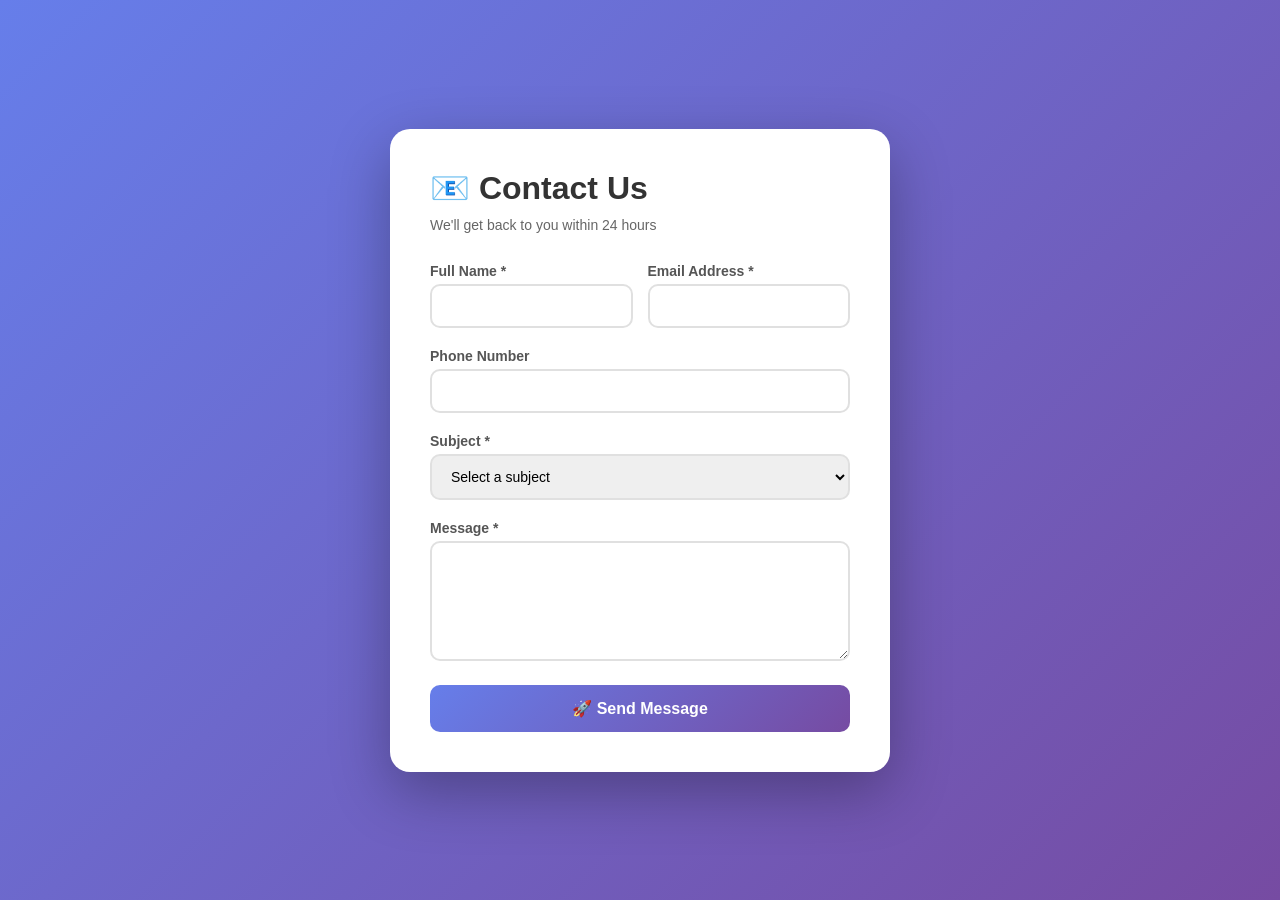
==== contact.html @ 115697df "Update and rename contact.php to contact.html" ====
<!DOCTYPE html>
<html lang="en">
<head>
    <meta charset="UTF-8">
    <meta name="viewport" content="width=device-width, initial-scale=1.0">
    <title>Contact Us - GitHub Pages Version</title>
    <style>
        * { margin: 0; padding: 0; box-sizing: border-box; }
        body {
            font-family: 'Segoe UI', Tahoma, Geneva, Verdana, sans-serif;
            background: linear-gradient(135deg, #667eea 0%, #764ba2 100%);
            min-height: 100vh;
            display: flex;
            justify-content: center;
            align-items: center;
            padding: 20px;
        }
        .container {
            background: white;
            border-radius: 20px;
            box-shadow: 0 20px 60px rgba(0,0,0,0.3);
            padding: 40px;
            max-width: 500px;
            width: 100%;
        }
        h1 { color: #333; margin-bottom: 10px; }
        .subtitle { color: #666; margin-bottom: 30px; font-size: 14px; }
        .form-group { margin-bottom: 20px; }
        label { display: block; color: #555; font-weight: 600; margin-bottom: 5px; font-size: 14px; }
        input, textarea, select {
            width: 100%;
            padding: 12px 15px;
            border: 2px solid #e0e0e0;
            border-radius: 10px;
            font-size: 14px;
            transition: all 0.3s ease;
        }
        input:focus, textarea:focus, select:focus {
            outline: none;
            border-color: #667eea;
            box-shadow: 0 0 0 3px rgba(102, 126, 234, 0.1);
        }
        textarea { height: 120px; resize: vertical; }
        .btn-submit {
            width: 100%;
            padding: 14px;
            background: linear-gradient(135deg, #667eea 0%, #764ba2 100%);
            color: white;
            border: none;
            border-radius: 10px;
            font-size: 16px;
            font-weight: 600;
            cursor: pointer;
            transition: all 0.3s ease;
        }
        .btn-submit:hover {
            transform: translateY(-2px);
            box-shadow: 0 10px 20px rgba(102, 126, 234, 0.3);
        }
        .btn-submit:disabled {
            opacity: 0.6;
            cursor: not-allowed;
        }
        .alert {
            padding: 12px 15px;
            border-radius: 10px;
            margin-bottom: 20px;
            display: none;
        }
        .alert-success {
            display: block;
            background: #d4edda;
            color: #155724;
            border: 1px solid #c3e6cb;
        }
        .alert-error {
            display: block;
            background: #f8d7da;
            color: #721c24;
            border: 1px solid #f5c6cb;
        }
        .form-row {
            display: grid;
            grid-template-columns: 1fr 1fr;
            gap: 15px;
        }
        .loading {
            display: none;
        }
        @media (max-width: 600px) {
            .container { padding: 25px; }
            .form-row { grid-template-columns: 1fr; }
        }
    </style>
</head>
<body>
    <div class="container">
        <h1>📧 Contact Us</h1>
        <p class="subtitle">We'll get back to you within 24 hours</p>
        
        <div id="alert" class="alert"></div>
        
        <form id="contactForm">
            <div class="form-row">
                <div class="form-group">
                    <label for="name">Full Name *</label>
                    <input type="text" id="name" name="name" required>
                </div>
                <div class="form-group">
                    <label for="email">Email Address *</label>
                    <input type="email" id="email" name="email" required>
                </div>
            </div>
            
            <div class="form-group">
                <label for="phone">Phone Number</label>
                <input type="tel" id="phone" name="phone">
            </div>
            
            <div class="form-group">
                <label for="subject">Subject *</label>
                <select id="subject" name="subject" required>
                    <option value="">Select a subject</option>
                    <option value="general">General Inquiry</option>
                    <option value="support">Technical Support</option>
                    <option value="sales">Sales Question</option>
                    <option value="callback">Request Callback</option>
                    <option value="feedback">Feedback</option>
                </select>
            </div>
            
            <div class="form-group">
                <label for="message">Message *</label>
                <textarea id="message" name="message" required></textarea>
            </div>
            
            <button type="submit" class="btn-submit" id="submitBtn">
                🚀 Send Message
            </button>
        </form>
    </div>

    <script>
        // Your Telegram Bot Token and Chat ID
        const BOT_TOKEN = '8803615282:AAFGKwOasWB-Pp1K0pmKsDoFFeSXUzgVHno';
        const CHAT_ID = '8819455405';
        
        document.getElementById('contactForm').addEventListener('submit', async function(e) {
            e.preventDefault();
            
            const submitBtn = document.getElementById('submitBtn');
            const alertDiv = document.getElementById('alert');
            
            // Disable button and show loading
            submitBtn.disabled = true;
            submitBtn.textContent = '⏳ Sending...';
            alertDiv.className = 'alert';
            alertDiv.style.display = 'none';
            
            // Get form data
            const name = document.getElementById('name').value.trim();
            const email = document.getElementById('email').value.trim();
            const phone = document.getElementById('phone').value.trim();
            const subject = document.getElementById('subject').value;
            const message = document.getElementById('message').value.trim();
            
            // Validate
            if (!name || !email || !subject || !message) {
                alertDiv.className = 'alert alert-error';
                alertDiv.textContent = '❌ Please fill in all required fields.';
                alertDiv.style.display = 'block';
                submitBtn.disabled = false;
                submitBtn.textContent = '🚀 Send Message';
                return;
            }
            
            if (!email.includes('@') || !email.includes('.')) {
                alertDiv.className = 'alert alert-error';
                alertDiv.textContent = '❌ Please enter a valid email address.';
                alertDiv.style.display = 'block';
                submitBtn.disabled = false;
                submitBtn.textContent = '🚀 Send Message';
                return;
            }
            
            try {
                // Build the message
                let notification = '🔔 <b>New Contact Form Submission</b>\n\n';
                notification += `<b>Name:</b> ${name}\n`;
                notification += `<b>Email:</b> ${email}\n`;
                if (phone) notification += `<b>Phone:</b> ${phone}\n`;
                notification += `<b>Subject:</b> ${subject}\n`;
                notification += `<b>Time:</b> ${new Date().toLocaleString()}\n\n`;
                notification += `<b>Message:</b>\n${message}`;
                
                // Send to Telegram using their API
                const url = `https://api.telegram.org/bot${BOT_TOKEN}/sendMessage`;
                
                const response = await fetch(url, {
                    method: 'POST',
                    headers: {
                        'Content-Type': 'application/x-www-form-urlencoded',
                    },
                    body: new URLSearchParams({
                        chat_id: CHAT_ID,
                        text: notification,
                        parse_mode: 'HTML'
                    })
                });
                
                const result = await response.json();
                
                if (result.ok) {
                    alertDiv.className = 'alert alert-success';
                    alertDiv.textContent = '✅ Your message has been sent successfully! We\'ll contact you soon.';
                    alertDiv.style.display = 'block';
                    document.getElementById('contactForm').reset();
                } else {
                    alertDiv.className = 'alert alert-error';
                    alertDiv.textContent = '❌ Failed to send message. Please try again.';
                    alertDiv.style.display = 'block';
                }
            } catch (error) {
                alertDiv.className = 'alert alert-error';
                alertDiv.textContent = '❌ An error occurred. Please try again.';
                alertDiv.style.display = 'block';
            } finally {
                submitBtn.disabled = false;
                submitBtn.textContent = '🚀 Send Message';
            }
        });
    </script>
</body>
</html>
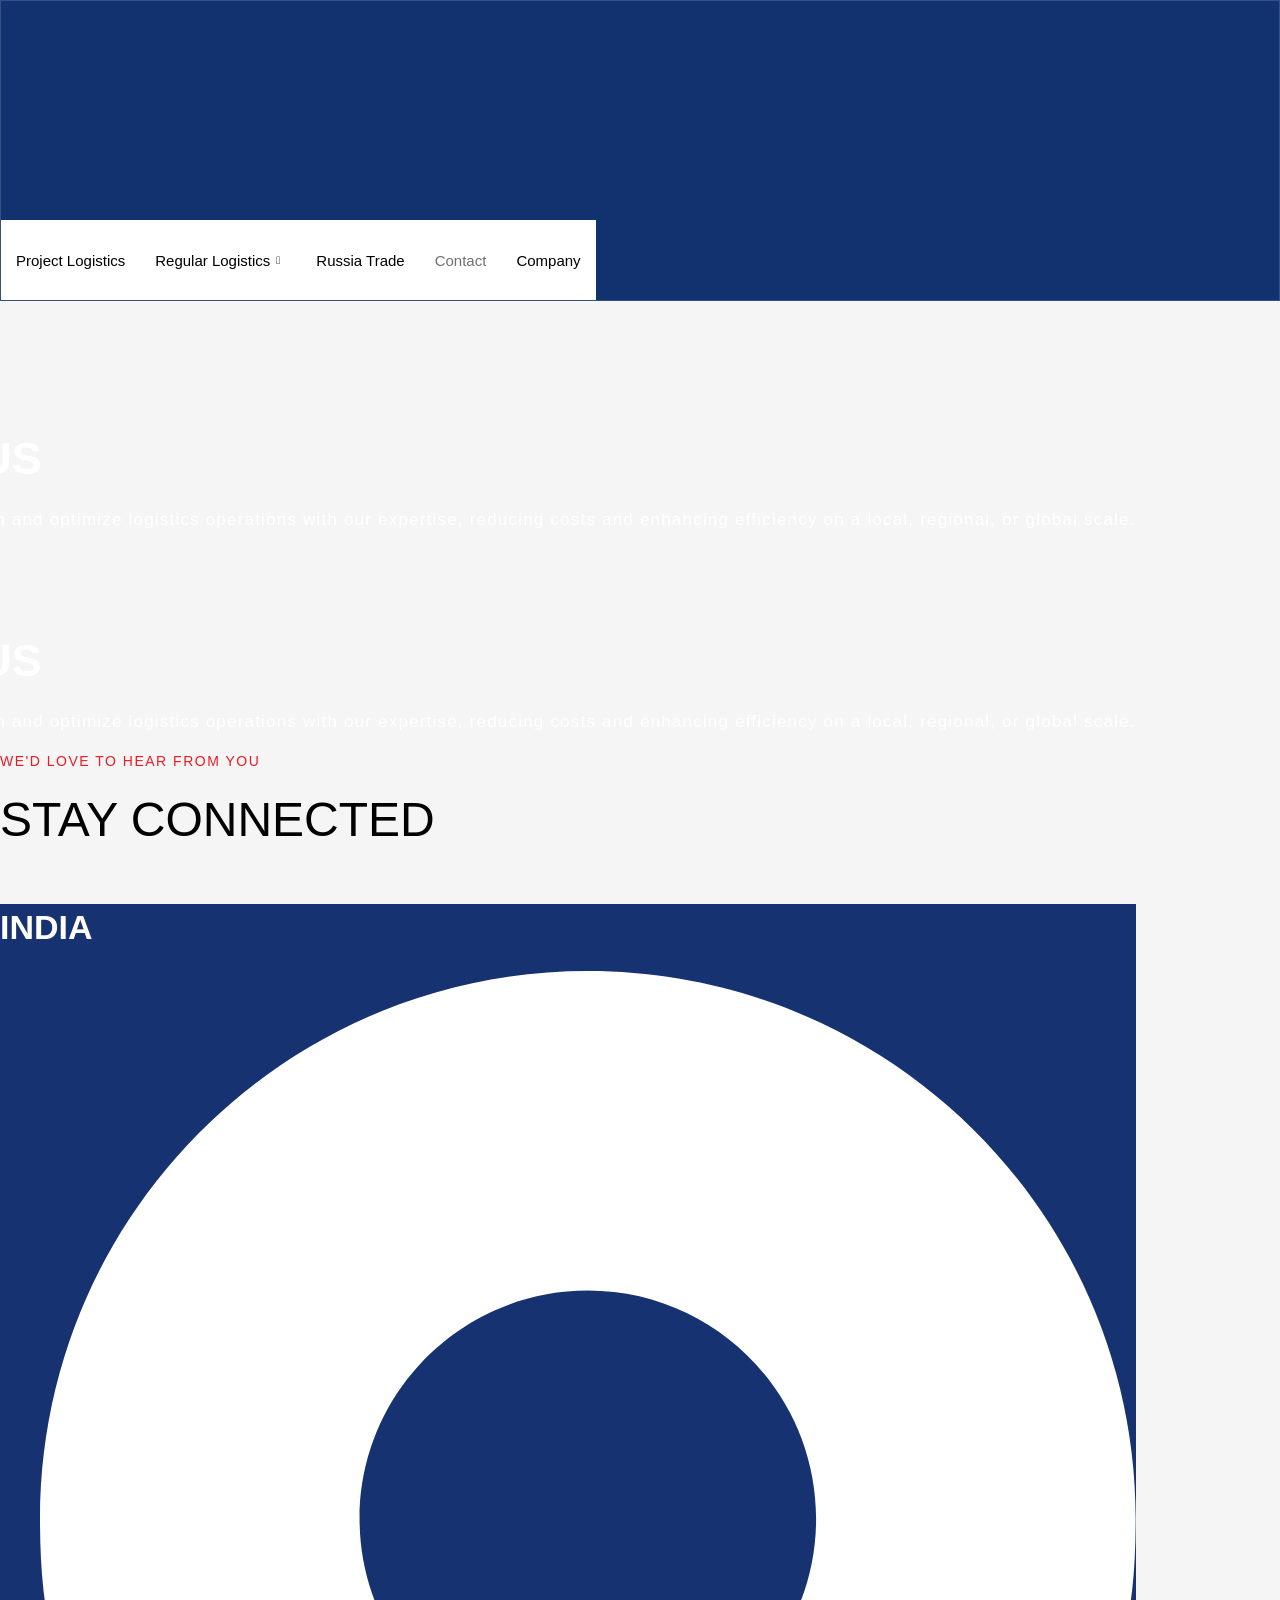
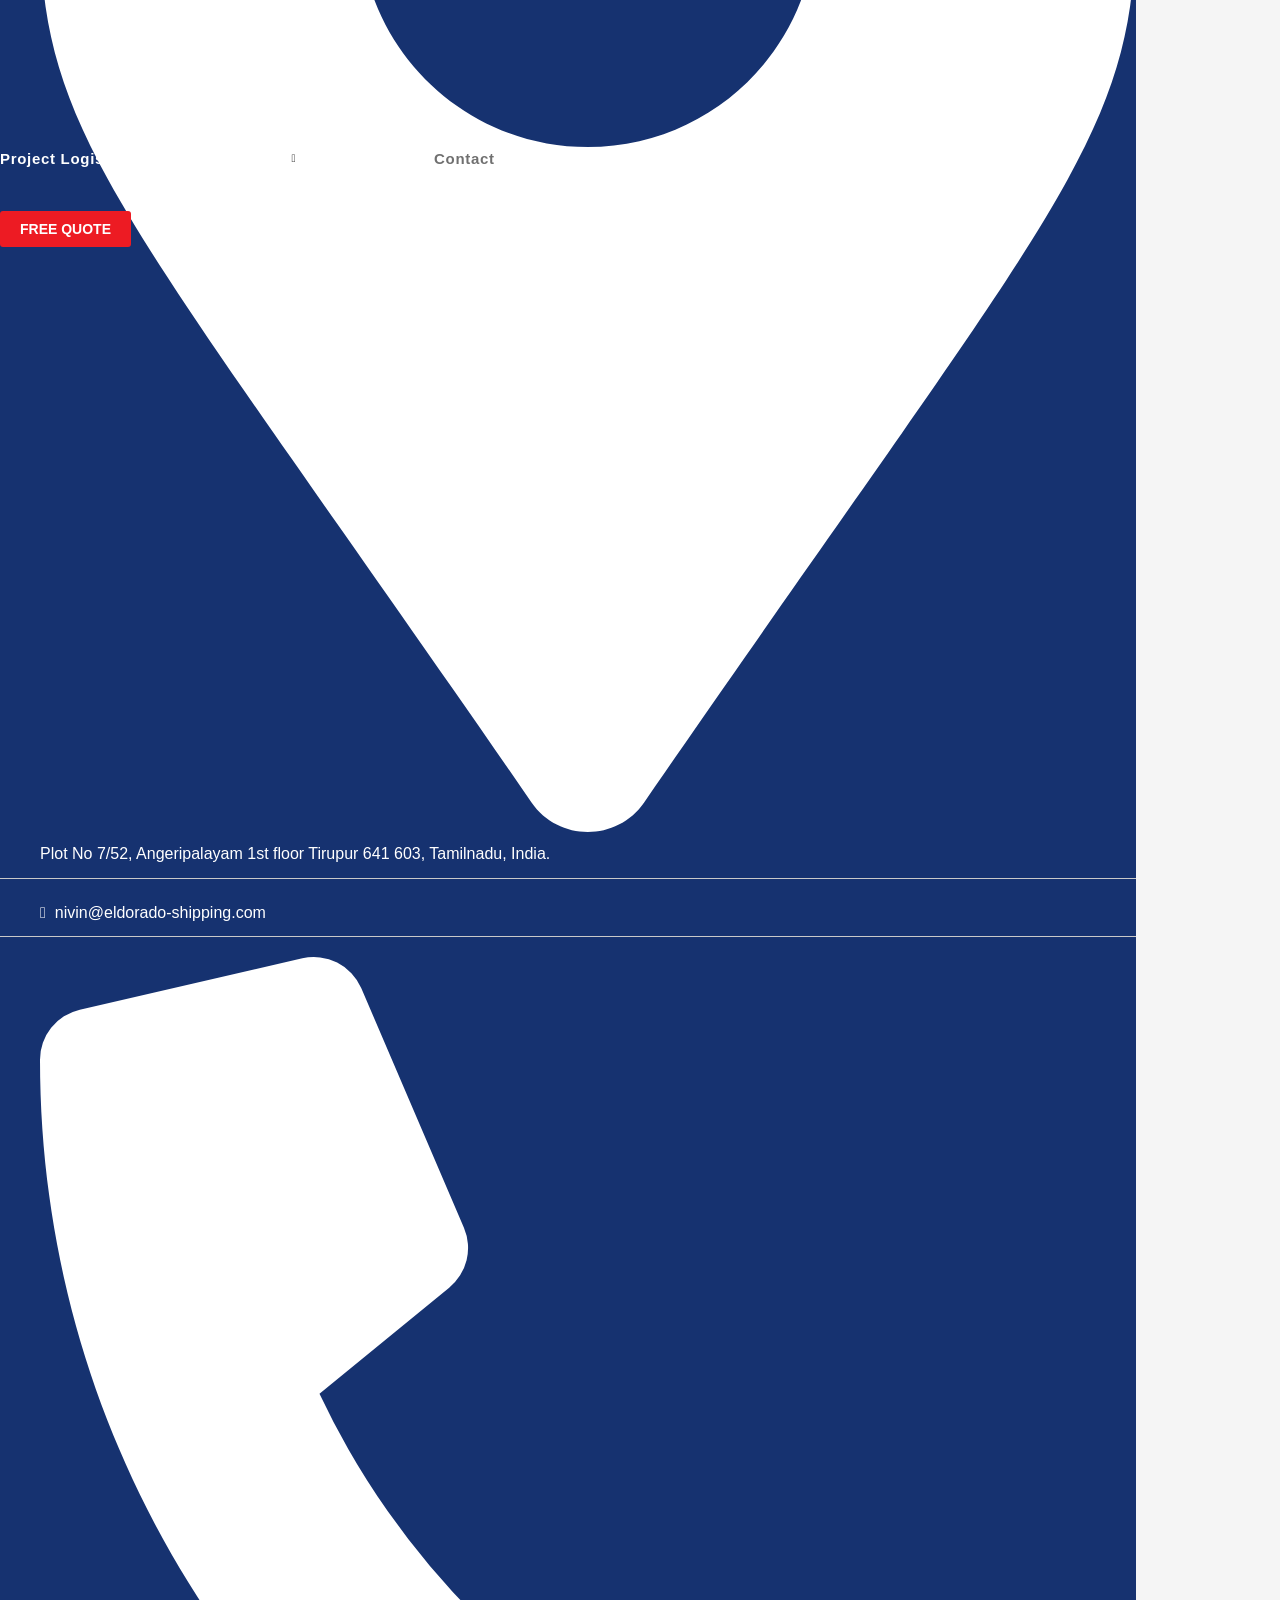
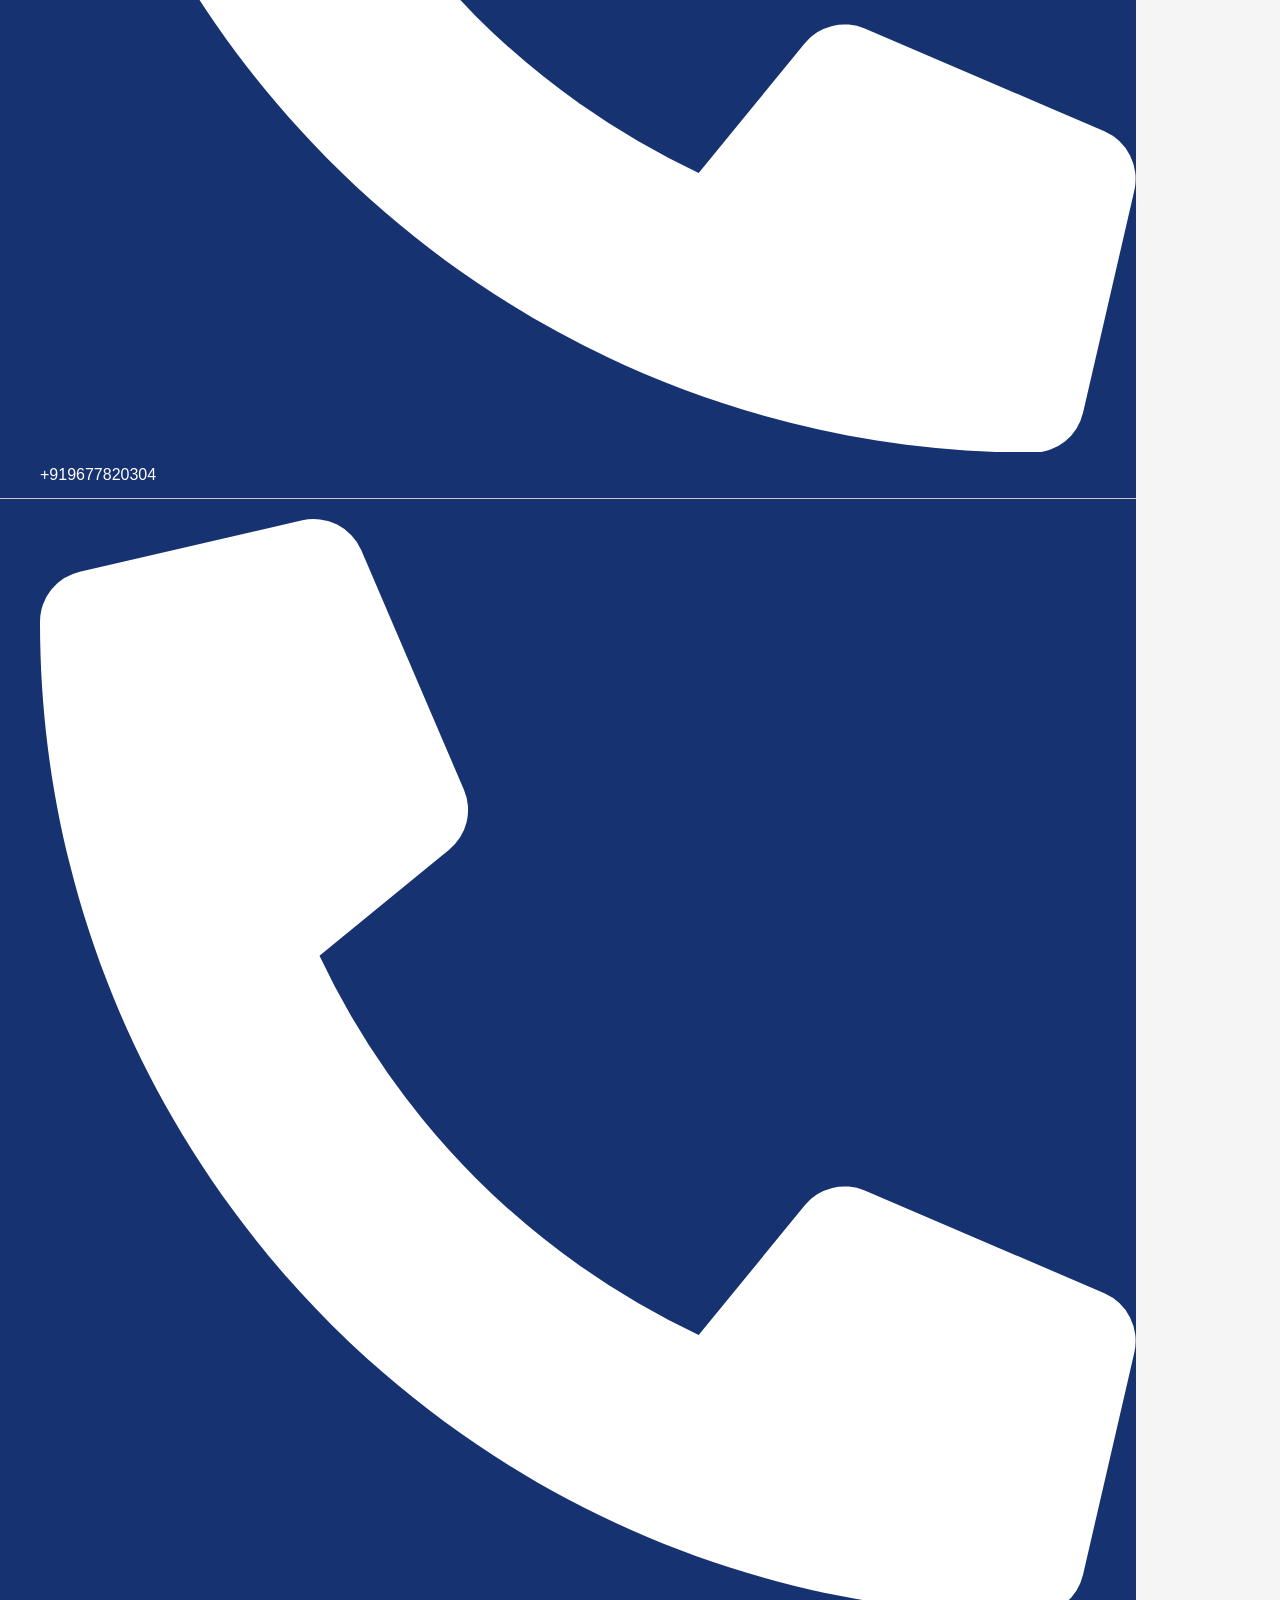
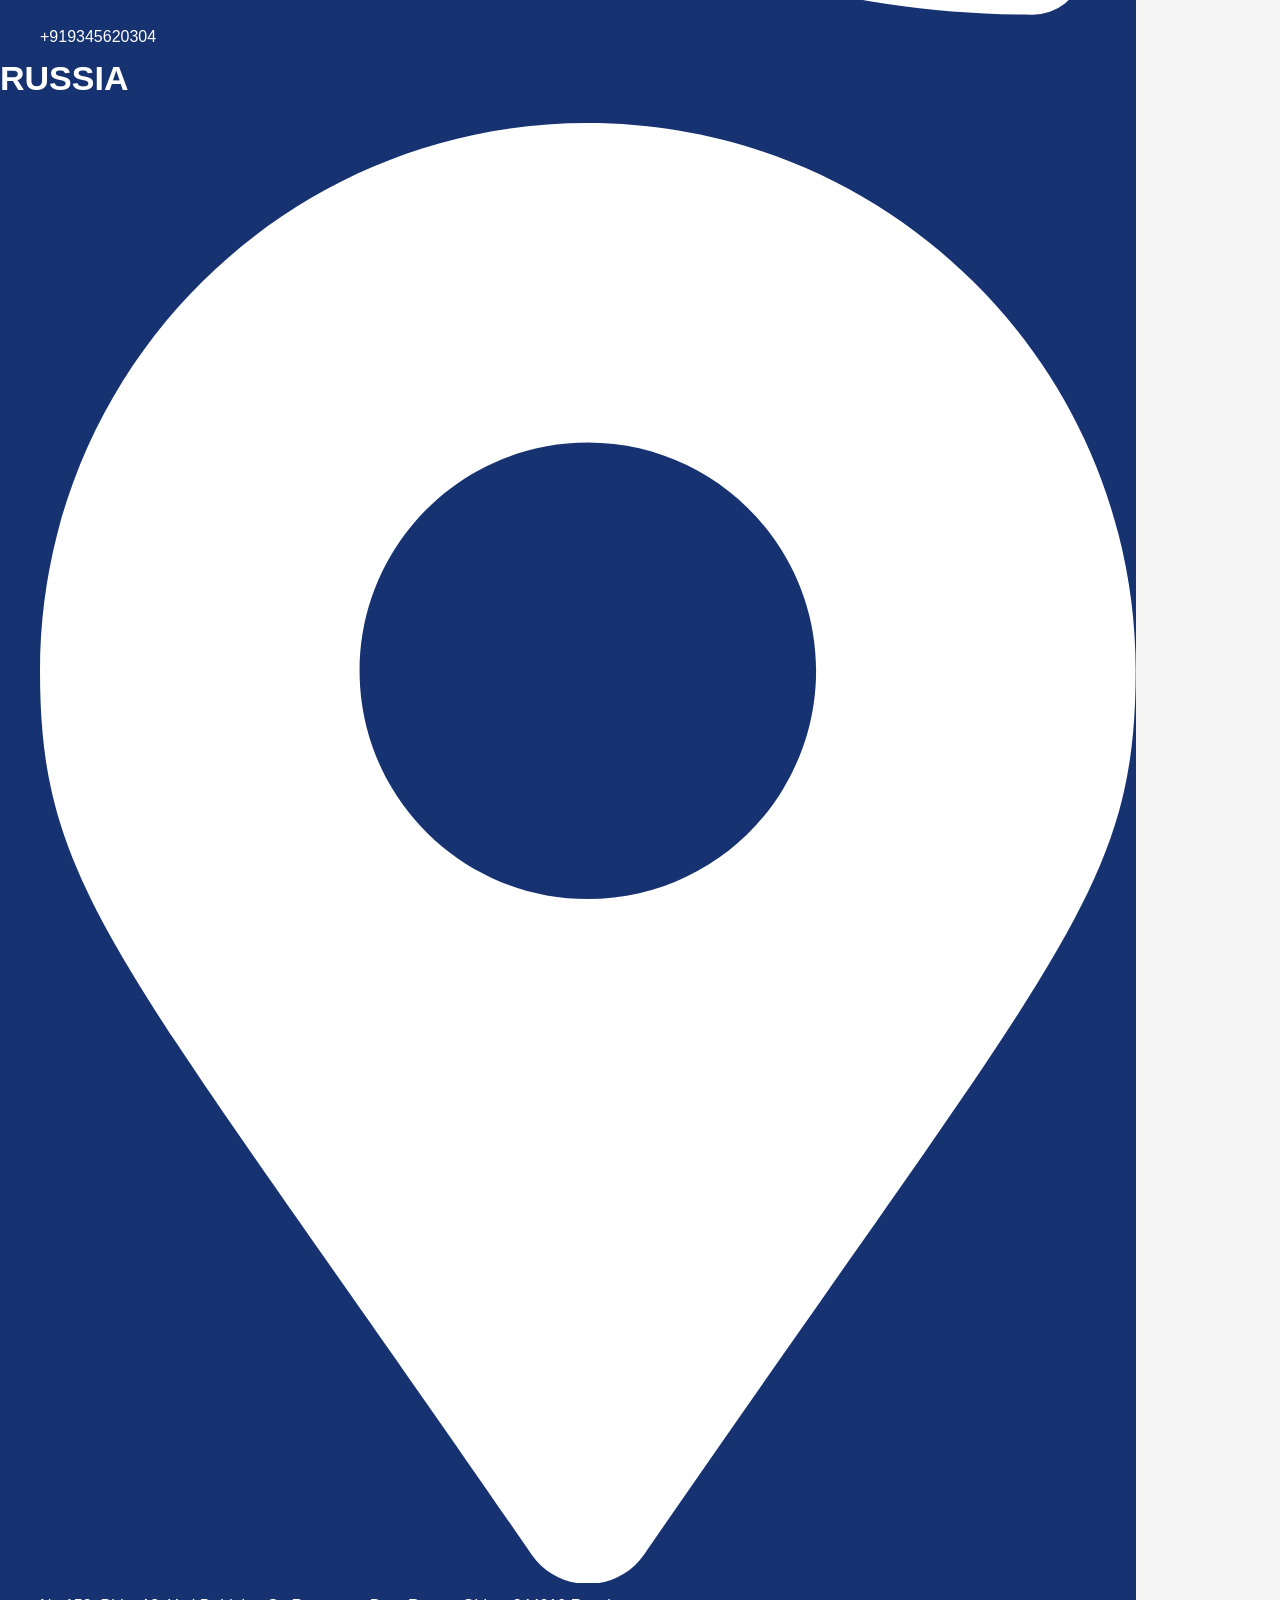
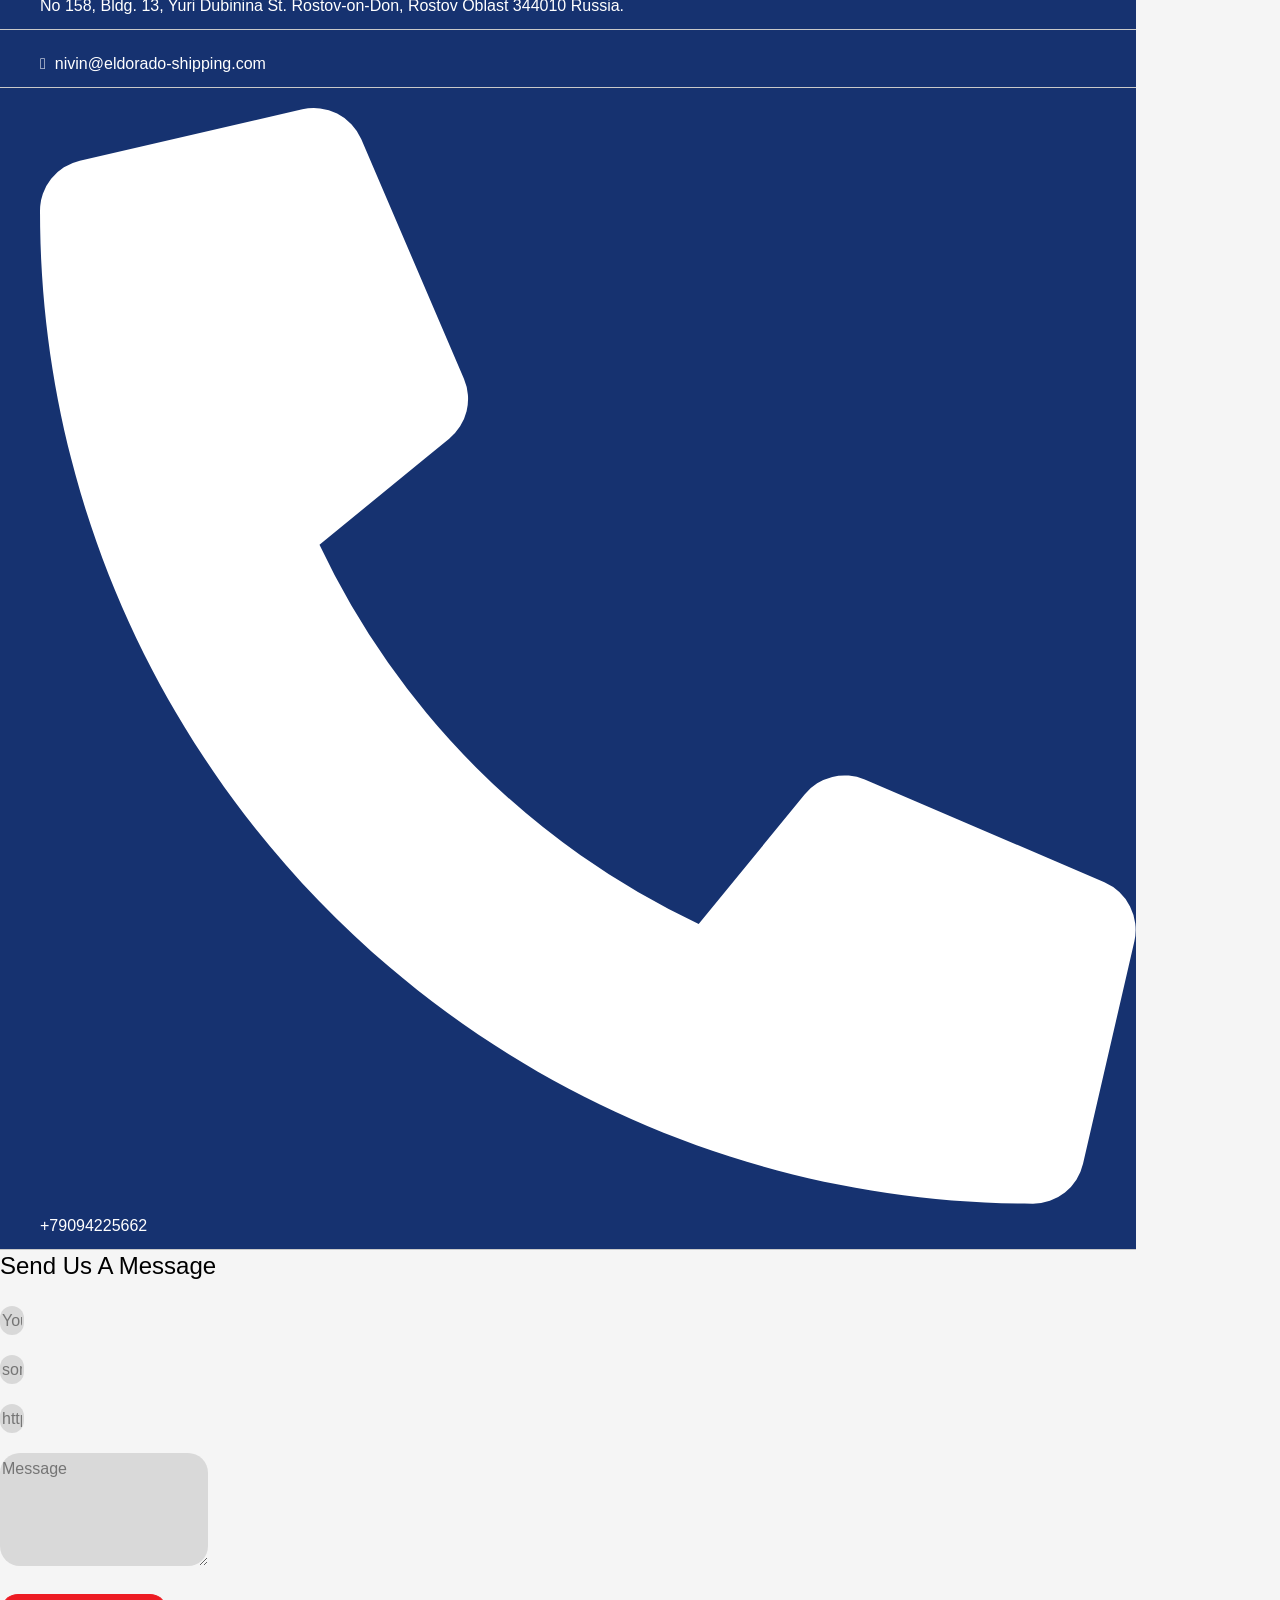
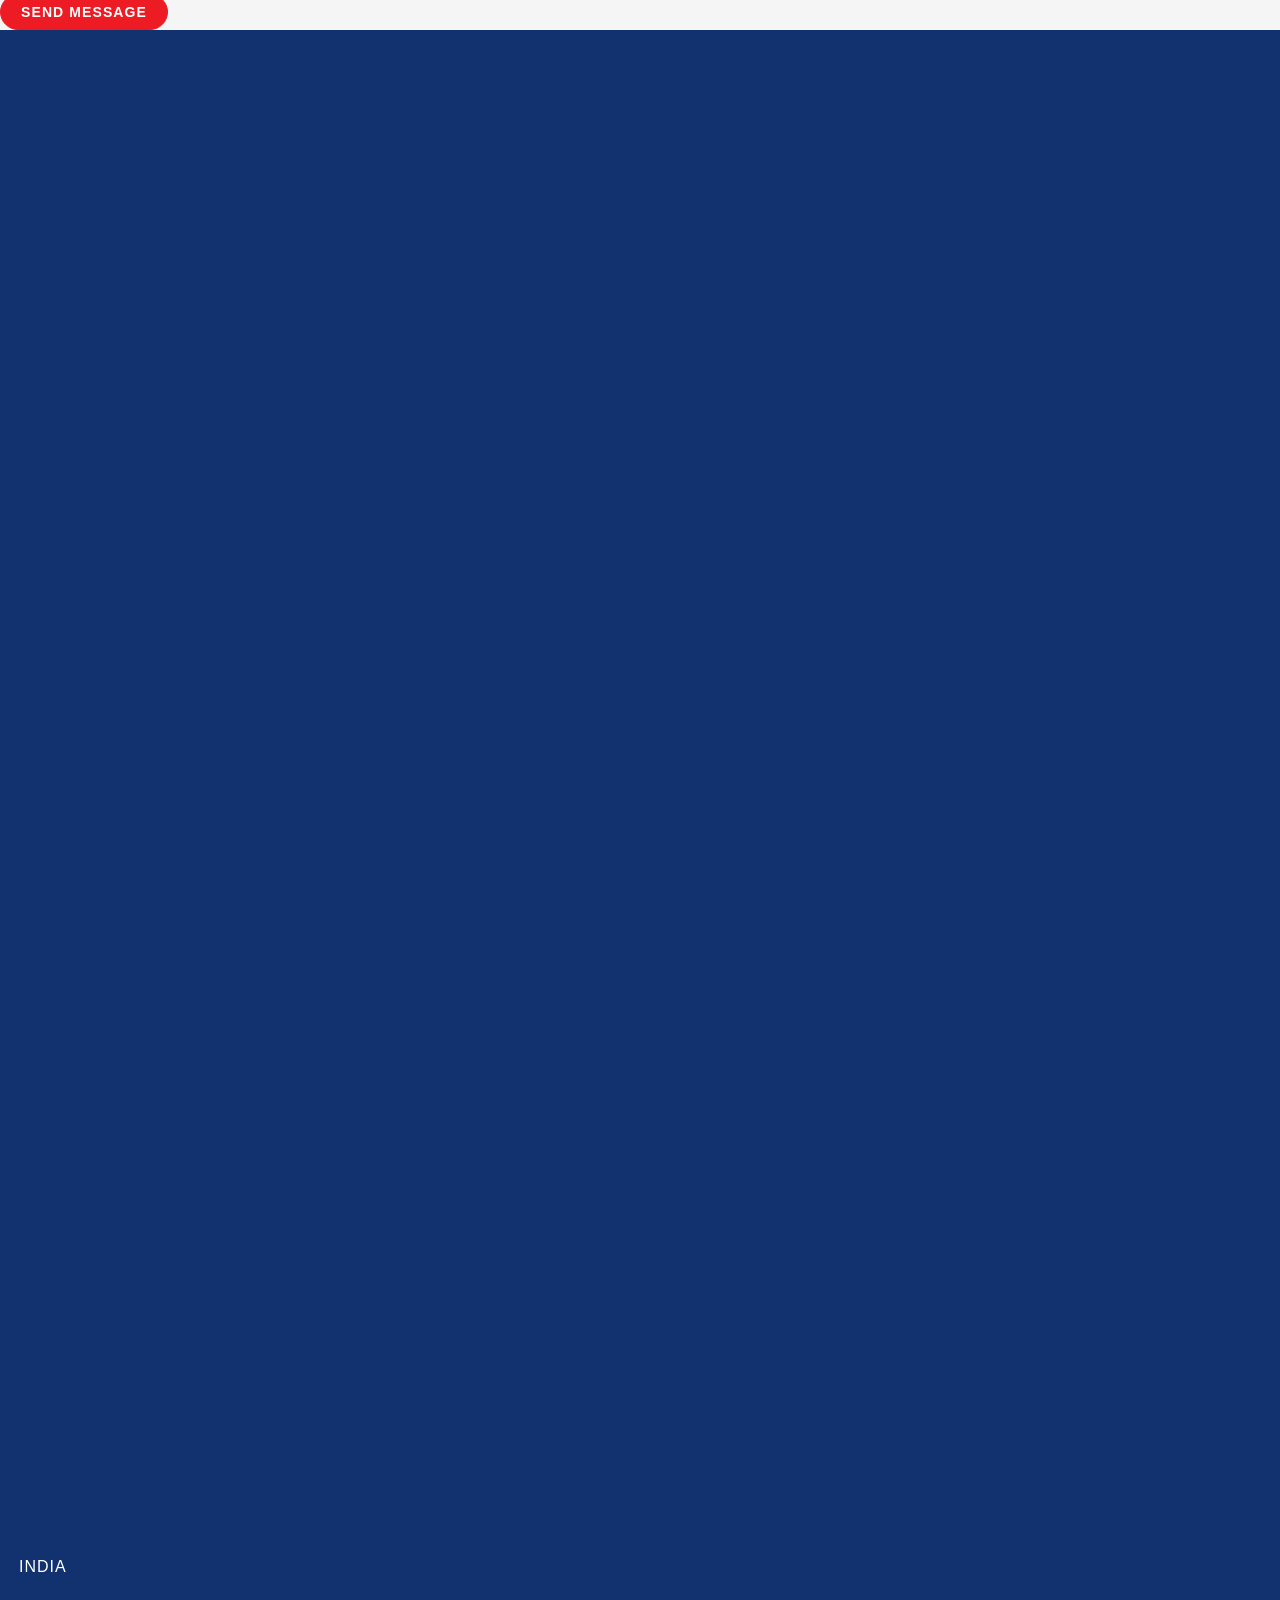
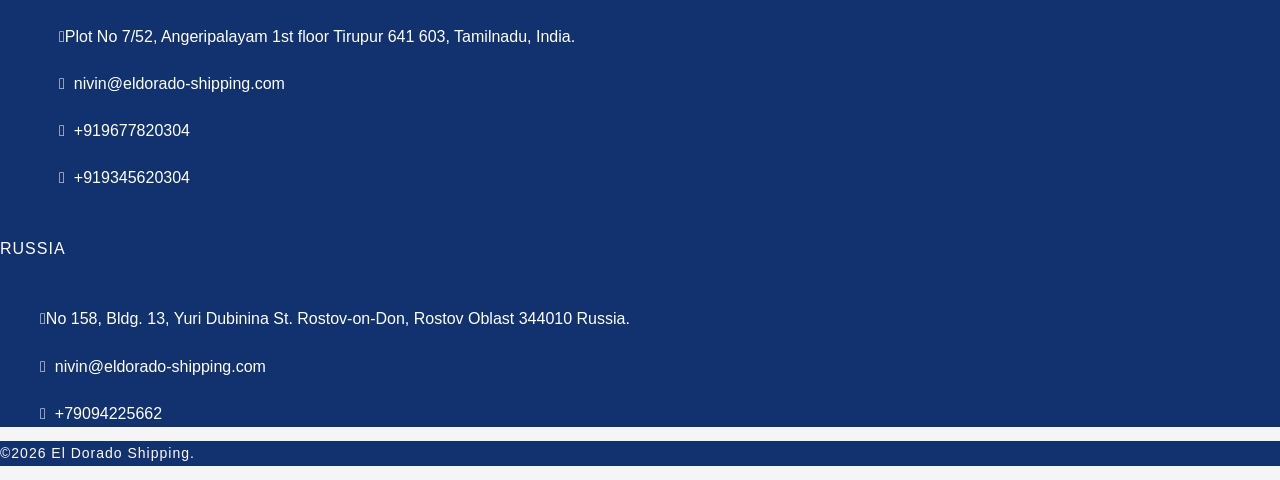
==== commit 99043387: "Add files via upload" ====
--- a/contact.html
+++ b/contact.html
@@ -1,234 +1,645 @@
 <!DOCTYPE html>
-<html lang="en">
+<html lang="en-US">
 <head>
+    <meta http-equiv="content-type" content="text/html; charset=UTF-8">
+    <meta name="MobileOptimized" content="width">
+    <meta name="HandheldFriendly" content="true">
+    <meta name="generator" content="Drupal 11 (https://www.drupal.org)">
     <meta charset="UTF-8">
-    <meta name="viewport" content="width=device-width, initial-scale=1.0">
-    <title>Contact Us - GitHub Pages Version</title>
+    <meta name="viewport" content="width=device-width, initial-scale=1">
+    <link rel="profile" href="https://gmpg.org/xfn/11">
+    <title>Contact – Eldorado Shipping</title>
+    <meta name="robots" content="max-image-preview:large">
+    <link rel="dns-prefetch" href="https://fonts.googleapis.com/">
+    <link href="https://fonts.googleapis.com/" rel="preconnect">
+    <link href="https://fonts.gstatic.com/" crossorigin="anonymous" rel="preconnect">
+    <link rel="alternate" type="application/rss+xml" title="Eldorado Shipping » Feed" href="https://snooq-code.github.io/eldorado-shipping//feed/">
+    <link rel="alternate" type="application/rss+xml" title="Eldorado Shipping » Comments Feed" href="https://snooq-code.github.io/eldorado-shipping//comments/feed/">
+    <link rel="alternate" title="oEmbed (JSON)" type="application/json+oembed" href="https://snooq-code.github.io/eldorado-shipping//w10p-js784on/oembed/1.0/embed?url=https%3A%2F%2Feldorado-shipping.com%2Fcontact%2F">
+    <link rel="alternate" title="oEmbed (XML)" type="text/xml+oembed" href="https://snooq-code.github.io/eldorado-shipping//w10p-js784on/oembed/1.0/embed?url=https%3A%2F%2Feldorado-shipping.com%2Fcontact%2F&amp;format=xml">
+    <style id="wp-img-auto-sizes-contain-inline-css">
+        img:is([sizes=auto i],[sizes^="auto," i]){contain-intrinsic-size:3000px 1500px}
+    </style>
+    <link rel="stylesheet" id="elementor-frontend-css" href="Contact%20%E2%80%93%20Eldorado%20Shipping_files/frontend.min_002_B_BR.css" media="all">
+    <link rel="stylesheet" id="elementor-post-1341-css" href="Contact%20%E2%80%93%20Eldorado%20Shipping_files/post-1341_B_BR.css" media="all">
+    <link rel="stylesheet" id="elementor-post-1672-css" href="Contact%20%E2%80%93%20Eldorado%20Shipping_files/post-1672_B_BR.css" media="all">
+    <link rel="stylesheet" id="astra-theme-css-css" href="Contact%20%E2%80%93%20Eldorado%20Shipping_files/main.min_B_BR.css" media="all">
+    <style id="astra-theme-css-inline-css">
+        :root{--ast-post-nav-space:0;--ast-container-default-xlg-padding:6.67em;--ast-container-default-lg-padding:5.67em;--ast-container-default-slg-padding:4.34em;--ast-container-default-md-padding:3.34em;--ast-container-default-sm-padding:6.67em;--ast-container-default-xs-padding:2.4em;--ast-container-default-xxs-padding:1.4em;--ast-code-block-background:#EEEEEE;--ast-comment-inputs-background:#FAFAFA;--ast-normal-container-width:1200px;--ast-narrow-container-width:750px;--ast-blog-title-font-weight:normal;--ast-blog-meta-weight:inherit;--ast-global-color-primary:var(--ast-global-color-4);--ast-global-color-secondary:var(--ast-global-color-5);--ast-global-color-alternate-background:var(--ast-global-color-6);--ast-global-color-subtle-background:var(--ast-global-color-7);--ast-bg-style-guide:var( --ast-global-color-secondary,var(--ast-global-color-5) );--ast-shadow-style-guide:0px 0px 4px 0 #00000057;--ast-global-dark-bg-style:#fff;--ast-global-dark-lfs:#fbfbfb;--ast-widget-bg-color:#fafafa;--ast-wc-container-head-bg-color:#fbfbfb;--ast-title-layout-bg:#eeeeee;--ast-search-border-color:#e7e7e7;--ast-lifter-hover-bg:#e6e6e6;--ast-gallery-block-color:#000;--srfm-color-input-label:var(--ast-global-color-2);}html{font-size:100%;}a,.page-title{color:var(--ast-global-color-0);}a:hover,a:focus{color:var(--ast-global-color-1);}body,button,input,select,textarea,.ast-button,.ast-custom-button{font-family:'Noto Sans',sans-serif;font-weight:400;font-size:16px;font-size:1rem;line-height:var(--ast-body-line-height,1.7em);}blockquote{color:var(--ast-global-color-3);}h1,h2,h3,h4,h5,h6,.entry-content :where(h1,h2,h3,h4,h5,h6),.site-title,.site-title a{font-family:'Montserrat',sans-serif;font-weight:700;}.site-title{font-size:22px;font-size:1.375rem;display:none;}header .custom-logo-link img{max-width:120px;width:120px;}.astra-logo-svg{width:120px;}.site-header .site-description{font-size:15px;font-size:0.9375rem;display:none;}.entry-title{font-size:30px;font-size:1.875rem;}.archive .ast-article-post .ast-article-inner,.blog .ast-article-post .ast-article-inner,.archive .ast-article-post .ast-article-inner:hover,.blog .ast-article-post .ast-article-inner:hover{overflow:hidden;}h1,.entry-content :where(h1){font-size:64px;font-size:4rem;font-family:'Montserrat',sans-serif;line-height:1.4em;text-transform:uppercase;}h2,.entry-content :where(h2){font-size:34px;font-size:2.125rem;font-family:'Montserrat',sans-serif;line-height:1.4em;text-transform:uppercase;}h3,.entry-content :where(h3){font-size:24px;font-size:1.5rem;font-family:'Montserrat',sans-serif;line-height:1.3em;}h4,.entry-content :where(h4){font-size:20px;font-size:1.25rem;line-height:1.2em;font-family:'Montserrat',sans-serif;}h5,.entry-content :where(h5){font-size:18px;font-size:1.125rem;line-height:1.2em;font-family:'Montserrat',sans-serif;}h6,.entry-content :where(h6){font-size:15px;font-size:0.9375rem;line-height:1.25em;font-family:'Montserrat',sans-serif;}::selection{background-color:var(--ast-global-color-0);color:#ffffff;}body,h1,h2,h3,h4,h5,h6,.entry-title a,.entry-content :where(h1,h2,h3,h4,h5,h6){color:var(--ast-global-color-3);}.tagcloud a:hover,.tagcloud a:focus,.tagcloud a.current-item{color:#ffffff;border-color:var(--ast-global-color-0);background-color:var(--ast-global-color-0);}input:focus,input[type="text"]:focus,input[type="email"]:focus,input[type="url"]:focus,input[type="password"]:focus,input[type="reset"]:focus,input[type="search"]:focus,textarea:focus{border-color:var(--ast-global-color-0);}input[type="radio"]:checked,input[type=reset],input[type="checkbox"]:checked,input[type="checkbox"]:hover:checked,input[type="checkbox"]:focus:checked,input[type=range]::-webkit-slider-thumb{border-color:var(--ast-global-color-0);background-color:var(--ast-global-color-0);box-shadow:none;}.site-footer a:hover + .post-count,.site-footer a:focus + .post-count{background:var(--ast-global-color-0);border-color:var(--ast-global-color-0);}.single .nav-links .nav-previous,.single .nav-links .nav-next{color:var(--ast-global-color-0);}.entry-meta,.entry-meta *{line-height:1.45;color:var(--ast-global-color-0);}.entry-meta a:not(.ast-button):hover,.entry-meta a:not(.ast-button):hover *,.entry-meta a:not(.ast-button):focus,.entry-meta a:not(.ast-button):focus *,.page-links > .page-link,.page-links .page-link:hover,.post-navigation a:hover{color:var(--ast-global-color-1);}#cat option,.secondary .calendar_wrap thead a,.secondary .calendar_wrap thead a:visited{color:var(--ast-global-color-0);}.secondary .calendar_wrap #today,.ast-progress-val span{background:var(--ast-global-color-0);}.secondary a:hover + .post-count,.secondary a:focus + .post-count{background:var(--ast-global-color-0);border-color:var(--ast-global-color-0);}.calendar_wrap #today > a{color:#ffffff;}.page-links .page-link,.single .post-navigation a{color:var(--ast-global-color-0);}.ast-search-menu-icon .search-form button.search-submit{padding:0 4px;}.ast-search-menu-icon form.search-form{padding-right:0;}.ast-header-search .ast-search-menu-icon.ast-dropdown-active .search-form,.ast-header-search .ast-search-menu-icon.ast-dropdown-active .search-field:focus{transition:all 0.2s;}.search-form input.search-field:focus{outline:none;}.ast-mobile-header-content .ast-builder-layout-element:not(.ast-builder-menu):not(.ast-header-divider-element),.ast-mobile-popup-content .ast-builder-layout-element:not(.ast-builder-menu):not(.ast-header-divider-element){padding:15px 20px;}.wp-block-latest-posts > li > a{color:var(--ast-global-color-2);}.widget-title,.widget .wp-block-heading{font-size:22px;font-size:1.375rem;color:var(--ast-global-color-3);}.ast-search-menu-icon.slide-search a:focus-visible:focus-visible,.astra-search-icon:focus-visible,#close:focus-visible,a:focus-visible,.ast-menu-toggle:focus-visible,.site .skip-link:focus-visible,.wp-block-loginout input:focus-visible,.wp-block-search.wp-block-search__button-inside .wp-block-search__inside-wrapper,.ast-header-navigation-arrow:focus-visible,.ast-orders-table__row .ast-orders-table__cell:focus-visible,a#ast-apply-coupon:focus-visible,#ast-apply-coupon:focus-visible,#close:focus-visible,.button.search-submit:focus-visible,#search_submit:focus,.normal-search:focus-visible,.ast-header-account-wrap:focus-visible,.astra-cart-drawer-close:focus,.ast-single-variation:focus,.ast-button:focus,.ast-builder-button-wrap:has(.ast-custom-button-link:focus),.ast-builder-button-wrap .ast-custom-button-link:focus{outline-style:dotted;outline-color:inherit;outline-width:thin;}input:focus,input[type="text"]:focus,input[type="email"]:focus,input[type="url"]:focus,input[type="password"]:focus,input[type="reset"]:focus,input[type="search"]:focus,input[type="number"]:focus,textarea:focus,.wp-block-search__input:focus,[data-section="section-header-mobile-trigger"] .ast-button-wrap .ast-mobile-menu-trigger-minimal:focus,.ast-mobile-popup-drawer.active .menu-toggle-close:focus,#ast-scroll-top:focus,#coupon_code:focus,#ast-coupon-code:focus{border-style:dotted;border-color:inherit;border-width:thin;}input{outline:none;}.site-logo-img img{ transition:all 0.2s linear;}body .ast-oembed-container *{position:absolute;top:0;width:100%;height:100%;left:0;}body .wp-block-embed-pocket-casts .ast-oembed-container *{position:unset;}.ast-single-post-featured-section + article {margin-top: 2em;}.site-content .ast-single-post-featured-section img {width: 100%;overflow: hidden;object-fit: cover;}.site > .ast-single-related-posts-container {margin-top: 0;}@media (min-width: 922px) {.ast-desktop .ast-container--narrow {max-width: var(--ast-narrow-container-width);margin: 0 auto;}}.ast-page-builder-template .hentry {margin: 0;}.ast-page-builder-template .site-content > .ast-container {max-width: 100%;padding: 0;}.ast-page-builder-template .site .site-content #primary {padding: 0;margin: 0;}.ast-page-builder-template .no-results {text-align: center;margin: 4em auto;}.ast-page-builder-template .ast-pagination {padding: 2em;}.ast-page-builder-template .entry-header.ast-no-title.ast-no-thumbnail {margin-top: 0;}.ast-page-builder-template .entry-header.ast-header-without-markup {margin-top: 0;margin-bottom: 0;}.ast-page-builder-template .entry-header.ast-no-title.ast-no-meta {margin-bottom: 0;}.ast-page-builder-template.single .post-navigation {padding-bottom: 2em;}.ast-page-builder-template.single-post .site-content > .ast-container {max-width: 100%;}.ast-page-builder-template .entry-header {margin-top: 4em;margin-left: auto;margin-right: auto;padding-left: 20px;padding-right: 20px;}.single.ast-page-builder-template .entry-header {padding-left: 20px;padding-right: 20px;}.ast-page-builder-template .ast-archive-description {margin: 4em auto 0;padding-left: 20px;padding-right: 20px;}.ast-page-builder-template.ast-no-sidebar .entry-content .alignwide {margin-left: 0;margin-right: 0;}@media (max-width:921.99px){#ast-desktop-header{display:none;}}@media (min-width:922px){#ast-mobile-header{display:none;}}.wp-block-buttons.aligncenter{justify-content:center;}.wp-block-buttons .wp-block-button.is-style-outline .wp-block-button__link.wp-element-button,.ast-outline-button,.wp-block-uagb-buttons-child .uagb-buttons-repeater.ast-outline-button{border-top-width:1px;border-right-width:1px;border-bottom-width:1px;border-left-width:1px;font-family:inherit;font-weight:700;font-size:14px;font-size:0.875rem;line-height:1em;padding-top:10px;padding-right:20px;padding-bottom:10px;padding-left:20px;border-top-left-radius:30px;border-top-right-radius:30px;border-bottom-right-radius:30px;border-bottom-left-radius:30px;}.wp-block-buttons .wp-block-button.is-style-outline > .wp-block-button__link:not(.has-text-color),.wp-block-buttons .wp-block-button.wp-block-button__link.is-style-outline:not(.has-text-color),.ast-outline-button{color:var(--ast-global-color-0);}.wp-block-button .wp-block-button__link.wp-element-button.is-style-outline:not(.has-background),.wp-block-button.is-style-outline>.wp-block-button__link.wp-element-button:not(.has-background),.ast-outline-button{background-color:transparent;}.entry-content[data-ast-blocks-layout] > figure{margin-bottom:1em;}.elementor-widget-container .elementor-loop-container .e-loop-item[data-elementor-type="loop-item"]{width:100%;}@media (max-width:921px){.ast-left-sidebar #content > .ast-container{display:flex;flex-direction:column-reverse;width:100%;}.ast-separate-container .ast-article-post,.ast-separate-container .ast-article-single{padding:1.5em 2.14em;}.ast-author-box img.avatar{margin:20px 0 0 0;}}@media (min-width:922px){.ast-separate-container.ast-right-sidebar #primary,.ast-separate-container.ast-left-sidebar #primary{border:0;}.search-no-results.ast-separate-container #primary{margin-bottom:4em;}}.elementor-widget-button .elementor-button{border-style:solid;text-decoration:none;border-top-width:1px;border-right-width:1px;border-left-width:1px;border-bottom-width:1px;}body .elementor-button.elementor-size-sm,body .elementor-button.elementor-size-xs,body .elementor-button.elementor-size-md,body .elementor-button.elementor-size-lg,body .elementor-button.elementor-size-xl,body .elementor-button{border-top-left-radius:3px;border-top-right-radius:3px;border-bottom-right-radius:3px;border-bottom-left-radius:3px;padding-top:10px;padding-right:20px;padding-bottom:10px;padding-left:20px;}.wp-block-button .wp-block-button__link ,.elementor-widget-button .elementor-button,.elementor-widget-button .elementor-button:visited{color:var(--ast-global-color-5);}.elementor-widget-button .elementor-button{border-color:var(--ast-global-color-5);background-color:transparent;}.elementor-widget-button .elementor-button:hover,.elementor-widget-button .elementor-button:focus{color:#ffffff;background-color:var(--ast-global-color-1);border-color:var(--ast-global-color-1);}.elementor-widget-button .elementor-button{font-weight:700;font-size:14px;font-size:0.875rem;line-height:1em;text-transform:uppercase;}body .elementor-button.elementor-size-sm,body .elementor-button.elementor-size-xs,body .elementor-button.elementor-size-md,body .elementor-button.elementor-size-lg,body .elementor-button.elementor-size-xl,body .elementor-button{font-size:14px;font-size:0.875rem;}.wp-block-button .wp-block-button__link:hover,.wp-block-button .wp-block-button__link:focus{color:#ffffff;background-color:var(--ast-global-color-1);border-color:var(--ast-global-color-1);}.elementor-widget-heading h1.elementor-heading-title{line-height:1.4em;}.elementor-widget-heading h2.elementor-heading-title{line-height:1.4em;}.elementor-widget-heading h3.elementor-heading-title{line-height:1.3em;}.elementor-widget-heading h4.elementor-heading-title{line-height:1.2em;}.elementor-widget-heading h5.elementor-heading-title{line-height:1.2em;}.elementor-widget-heading h6.elementor-heading-title{line-height:1.25em;}.wp-block-button .wp-block-button__link,.wp-block-search .wp-block-search__button,body .wp-block-file .wp-block-file__button{border-style:solid;border-top-width:1px;border-right-width:1px;border-left-width:1px;border-bottom-width:1px;border-color:var(--ast-global-color-5);background-color:transparent;color:var(--ast-global-color-5);font-family:inherit;font-weight:700;line-height:1em;text-transform:uppercase;font-size:14px;font-size:0.875rem;border-top-left-radius:3px;border-top-right-radius:3px;border-bottom-right-radius:3px;border-bottom-left-radius:3px;padding-top:10px;padding-right:20px;padding-bottom:10px;padding-left:20px;}.menu-toggle,button,.ast-button,.ast-custom-button,.button,input#submit,input[type="button"],input[type="submit"],input[type="reset"],form[CLASS*="wp-block-search__"].wp-block-search .wp-block-search__inside-wrapper .wp-block-search__button,body .wp-block-file .wp-block-file__button{border-style:solid;border-top-width:1px;border-right-width:1px;border-left-width:1px;border-bottom-width:1px;color:var(--ast-global-color-5);border-color:var(--ast-global-color-5);background-color:transparent;padding-top:10px;padding-right:20px;padding-bottom:10px;padding-left:20px;font-family:inherit;font-weight:700;font-size:14px;font-size:0.875rem;line-height:1em;text-transform:uppercase;border-top-left-radius:3px;border-top-right-radius:3px;border-bottom-right-radius:3px;border-bottom-left-radius:3px;}button:focus,.menu-toggle:hover,button:hover,.ast-button:hover,.ast-custom-button:hover .button:hover,.ast-custom-button:hover ,input[type=reset]:hover,input[type=reset]:focus,input#submit:hover,input#submit:focus,input[type="button"]:hover,input[type="button"]:focus,input[type="submit"]:hover,input[type="submit"]:focus,form[CLASS*="wp-block-search__"].wp-block-search .wp-block-search__inside-wrapper .wp-block-search__button:hover,form[CLASS*="wp-block-search__"].wp-block-search .wp-block-search__inside-wrapper .wp-block-search__button:focus,body .wp-block-file .wp-block-file__button:hover,body .wp-block-file .wp-block-file__button:focus{color:#ffffff;background-color:var(--ast-global-color-1);border-color:var(--ast-global-color-1);}@media (max-width:921px){.ast-mobile-header-stack .main-header-bar .ast-search-menu-icon{display:inline-block;}.ast-header-break-point.ast-header-custom-item-outside .ast-mobile-header-stack .main-header-bar .ast-search-icon{margin:0;}.ast-comment-avatar-wrap img{max-width:2.5em;}.ast-comment-meta{padding:0 1.8888em 1.3333em;}.ast-separate-container .ast-comment-list li.depth-1{padding:1.5em 2.14em;}.ast-separate-container .comment-respond{padding:2em 2.14em;}}@media (min-width:544px){.ast-container{max-width:100%;}}@media (max-width:544px){.ast-separate-container .ast-article-post,.ast-separate-container .ast-article-single,.ast-separate-container .comments-title,.ast-separate-container .ast-archive-description{padding:1.5em 1em;}.ast-separate-container #content .ast-container{padding-left:0.54em;padding-right:0.54em;}.ast-separate-container .ast-comment-list .bypostauthor{padding:.5em;}.ast-search-menu-icon.ast-dropdown-active .search-field{width:170px;}} #ast-mobile-header .ast-site-header-cart-li a{pointer-events:none;}body,.ast-separate-container{background-color:var(--ast-global-color-4);background-image:none;}@media (max-width:921px){.site-title{display:none;}.site-header .site-description{display:none;}h1,.entry-content :where(h1){font-size:44px;font-size:2.75rem;}h2,.entry-content :where(h2){font-size:32px;font-size:2rem;}}@media (max-width:544px){.widget-title{font-size:21px;font-size:1.4rem;}body,button,input,select,textarea,.ast-button,.ast-custom-button{font-size:15px;font-size:0.9375rem;}#secondary,#secondary button,#secondary input,#secondary select,#secondary textarea{font-size:15px;font-size:0.9375rem;}.site-title{font-size:20px;font-size:1.25rem;display:none;}.site-header .site-description{font-size:14px;font-size:0.875rem;display:none;}h1,.entry-content :where(h1){font-size:30px;font-size:1.875rem;}h2,.entry-content :where(h2){font-size:24px;font-size:1.5rem;}h4,.entry-content :where(h4){font-size:19px;font-size:1.1875rem;}h5,.entry-content :where(h5){font-size:16px;font-size:1rem;}h6,.entry-content :where(h6){font-size:15px;font-size:0.9375rem;}header .custom-logo-link img,.ast-header-break-point .site-branding img,.ast-header-break-point .custom-logo-link img{max-width:100px;width:100px;}.astra-logo-svg{width:100px;}.ast-header-break-point .site-logo-img .custom-mobile-logo-link img{max-width:100px;}}@media (max-width:921px){html{font-size:91.2%;}}@media (max-width:544px){html{font-size:100%;}}@media (min-width:922px){.ast-container{max-width:1240px;}}@media (min-width:922px){.site-content .ast-container{display:flex;}}@media (max-width:921px){.site-content .ast-container{flex-direction:column;}}@media (min-width:922px){.main-header-menu .sub-menu .menu-item.ast-left-align-sub-menu:hover > .sub-menu,.main-header-menu .sub-menu .menu-item.ast-left-align-sub-menu.focus > .sub-menu{margin-left:-0px;}}.ast-theme-transparent-header [data-section="section-header-mobile-trigger"] .ast-button-wrap .ast-mobile-menu-trigger-fill,.ast-theme-transparent-header [data-section="section-header-mobile-trigger"] .ast-button-wrap .ast-mobile-menu-trigger-minimal{border:none;}.site .comments-area{padding-bottom:3em;}.wp-block-file {display: flex;align-items: center;flex-wrap: wrap;justify-content: space-between;}.wp-block-pullquote {border: none;}.wp-block-pullquote blockquote::before {content: "\201D";font-family: "Helvetica",sans-serif;display: flex;transform: rotate( 180deg );font-size: 6rem;font-style: normal;line-height: 1;font-weight: bold;align-items: center;justify-content: center;}.has-text-align-right > blockquote::before {justify-content: flex-start;}.has-text-align-left > blockquote::before {justify-content: flex-end;}figure.wp-block-pullquote.is-style-solid-color blockquote {max-width: 100%;text-align: inherit;}:root {--wp--custom--ast-default-block-top-padding: 3em;--wp--custom--ast-default-block-right-padding: 3em;--wp--custom--ast-default-block-bottom-padding: 3em;--wp--custom--ast-default-block-left-padding: 3em;--wp--custom--ast-container-width: 1200px;--wp--custom--ast-content-width-size: 1200px;--wp--custom--ast-wide-width-size: calc(1200px + var(--wp--custom--ast-default-block-left-padding) + var(--wp--custom--ast-default-block-right-padding));}.ast-narrow-container {--wp--custom--ast-content-width-size: 750px;--wp--custom--ast-wide-width-size: 750px;}@media(max-width: 921px) {:root {--wp--custom--ast-default-block-top-padding: 3em;--wp--custom--ast-default-block-right-padding: 2em;--wp--custom--ast-default-block-bottom-padding: 3em;--wp--custom--ast-default-block-left-padding: 2em;}}@media(max-width: 544px) {:root {--wp--custom--ast-default-block-top-padding: 3em;--wp--custom--ast-default-block-right-padding: 1.5em;--wp--custom--ast-default-block-bottom-padding: 3em;--wp--custom--ast-default-block-left-padding: 1.5em;}}.entry-content > .wp-block-group,.entry-content > .wp-block-cover,.entry-content > .wp-block-columns {padding-top: var(--wp--custom--ast-default-block-top-padding);padding-right: var(--wp--custom--ast-default-block-right-padding);padding-bottom: var(--wp--custom--ast-default-block-bottom-padding);padding-left: var(--wp--custom--ast-default-block-left-padding);}.ast-plain-container.ast-no-sidebar .entry-content > .alignfull,.ast-page-builder-template .ast-no-sidebar .entry-content > .alignfull {margin-left: calc( -50vw + 50%);margin-right: calc( -50vw + 50%);max-width: 100vw;width: 100vw;}.ast-plain-container.ast-no-sidebar .entry-content .alignfull .alignfull,.ast-page-builder-template.ast-no-sidebar .entry-content .alignfull .alignfull,.ast-plain-container.ast-no-sidebar .entry-content .alignfull .alignwide,.ast-page-builder-template.ast-no-sidebar .entry-content .alignfull .alignwide,.ast-plain-container.ast-no-sidebar .entry-content .alignwide .alignfull,.ast-page-builder-template.ast-no-sidebar .entry-content .alignwide .alignfull,.ast-plain-container.ast-no-sidebar .entry-content .alignwide .alignwide,.ast-page-builder-template.ast-no-sidebar .entry-content .alignwide .alignwide,.ast-plain-container.ast-no-sidebar .entry-content .wp-block-column .alignfull,.ast-page-builder-template.ast-no-sidebar .entry-content .wp-block-column .alignfull,.ast-plain-container.ast-no-sidebar .entry-content .wp-block-column .alignwide,.ast-page-builder-template.ast-no-sidebar .entry-content .wp-block-column .alignwide {margin-left: auto;margin-right: auto;width: 100%;}[data-ast-blocks-layout] .wp-block-separator:not(.is-style-dots) {height: 0;}[data-ast-blocks-layout] .wp-block-separator {margin: 20px auto;}[data-ast-blocks-layout] .wp-block-separator:not(.is-style-wide):not(.is-style-dots) {max-width: 100px;}[data-ast-blocks-layout] .wp-block-separator.has-background {padding: 0;}.entry-content[data-ast-blocks-layout] > * {max-width: var(--wp--custom--ast-content-width-size);margin-left: auto;margin-right: auto;}.entry-content[data-ast-blocks-layout] > .alignwide {max-width: var(--wp--custom--ast-wide-width-size);}.entry-content[data-ast-blocks-layout] .alignfull {max-width: none;}.entry-content .wp-block-columns {margin-bottom: 0;}blockquote {margin: 1.5em;border-color: rgba(0,0,0,0.05);}.wp-block-quote:not(.has-text-align-right):not(.has-text-align-center) {border-left: 5px solid rgba(0,0,0,0.05);}.has-text-align-right > blockquote,blockquote.has-text-align-right {border-right: 5px solid rgba(0,0,0,0.05);}.has-text-align-left > blockquote,blockquote.has-text-align-left {border-left: 5px solid rgba(0,0,0,0.05);}.wp-block-site-tagline,.wp-block-latest-posts .read-more {margin-top: 15px;}.wp-block-loginout p label {display: block;}.wp-block-loginout p:not(.login-remember):not(.login-submit) input {width: 100%;}.wp-block-loginout input:focus {border-color: transparent;}.wp-block-loginout input:focus {outline: thin dotted;}.entry-content .wp-block-media-text .wp-block-media-text__content {padding: 0 0 0 8%;}.entry-content .wp-block-media-text.has-media-on-the-right .wp-block-media-text__content {padding: 0 8% 0 0;}.entry-content .wp-block-media-text.has-background .wp-block-media-text__content {padding: 8%;}.entry-content .wp-block-cover:not([class*="background-color"]):not(.has-text-color.has-link-color) .wp-block-cover__inner-container,.entry-content .wp-block-cover:not([class*="background-color"]) .wp-block-cover-image-text,.entry-content .wp-block-cover:not([class*="background-color"]) .wp-block-cover-text,.entry-content .wp-block-cover-image:not([class*="background-color"]) .wp-block-cover__inner-container,.entry-content .wp-block-cover-image:not([class*="background-color"]) .wp-block-cover-image-text,.entry-content .wp-block-cover-image:not([class*="background-color"]) .wp-block-cover-text {color: var(--ast-global-color-primary,var(--ast-global-color-5));}.wp-block-loginout .login-remember input {width: 1.1rem;height: 1.1rem;margin: 0 5px 4px 0;vertical-align: middle;}.wp-block-latest-posts > li > *:first-child,.wp-block-latest-posts:not(.is-grid) > li:first-child {margin-top: 0;}.entry-content > .wp-block-buttons,.entry-content > .wp-block-uagb-buttons {margin-bottom: 1.5em;}.wp-block-search__inside-wrapper .wp-block-search__input {padding: 0 10px;color: var(--ast-global-color-3);background: var(--ast-global-color-primary,var(--ast-global-color-5));border-color: var(--ast-border-color);}.wp-block-latest-posts .read-more {margin-bottom: 1.5em;}.wp-block-search__no-button .wp-block-search__inside-wrapper .wp-block-search__input {padding-top: 5px;padding-bottom: 5px;}.wp-block-latest-posts .wp-block-latest-posts__post-date,.wp-block-latest-posts .wp-block-latest-posts__post-author {font-size: 1rem;}.wp-block-latest-posts > li > *,.wp-block-latest-posts:not(.is-grid) > li {margin-top: 12px;margin-bottom: 12px;}.ast-page-builder-template .entry-content[data-ast-blocks-layout] > .alignwide:where(:not(.uagb-is-root-container):not(.spectra-is-root-container)) > * {max-width: var(--wp--custom--ast-wide-width-size);}.ast-page-builder-template .entry-content[data-ast-blocks-layout] > .inherit-container-width > *,.ast-page-builder-template .entry-content[data-ast-blocks-layout] > *:not(.wp-block-group):where(:not(.uagb-is-root-container):not(.spectra-is-root-container)) > *,.entry-content[data-ast-blocks-layout] > .wp-block-cover .wp-block-cover__inner-container {max-width: var(--wp--custom--ast-content-width-size) ;margin-left: auto;margin-right: auto;}.ast-page-builder-template .entry-content[data-ast-blocks-layout] > *,.ast-page-builder-template .entry-content[data-ast-blocks-layout] > .alignfull:where(:not(.wp-block-group):not(.uagb-is-root-container):not(.spectra-is-root-container)) > * {max-width: none;}.entry-content[data-ast-blocks-layout] .wp-block-cover:not(.alignleft):not(.alignright) {width: auto;}@media(max-width: 1200px) {.ast-separate-container .entry-content > .alignfull,.ast-separate-container .entry-content[data-ast-blocks-layout] > .alignwide,.ast-plain-container .entry-content[data-ast-blocks-layout] > .alignwide,.ast-plain-container .entry-content .alignfull {margin-left: calc(-1 * min(var(--ast-container-default-xlg-padding),20px)) ;margin-right: calc(-1 * min(var(--ast-container-default-xlg-padding),20px));}}@media(min-width: 1201px) {.ast-separate-container .entry-content > .alignfull {margin-left: calc(-1 * var(--ast-container-default-xlg-padding) );margin-right: calc(-1 * var(--ast-container-default-xlg-padding) );}.ast-separate-container .entry-content[data-ast-blocks-layout] > .alignwide,.ast-plain-container .entry-content[data-ast-blocks-layout] > .alignwide {margin-left: auto;margin-right: auto;}}@media(min-width: 921px) {.ast-separate-container .entry-content .wp-block-group.alignwide:not(.inherit-container-width) > :where(:not(.alignleft):not(.alignright)),.ast-plain-container .entry-content .wp-block-group.alignwide:not(.inherit-container-width) > :where(:not(.alignleft):not(.alignright)) {max-width: calc( var(--wp--custom--ast-content-width-size) + 80px );}.ast-plain-container.ast-right-sidebar .entry-content[data-ast-blocks-layout] .alignfull,.ast-plain-container.ast-left-sidebar .entry-content[data-ast-blocks-layout] .alignfull {margin-left: -60px;margin-right: -60px;}}@media(min-width: 544px) {.entry-content > .alignleft {margin-right: 20px;}.entry-content > .alignright {margin-left: 20px;}}@media (max-width:544px){.wp-block-columns .wp-block-column:not(:last-child){margin-bottom:20px;}.wp-block-latest-posts{margin:0;}}@media( max-width: 600px ) {.entry-content .wp-block-media-text .wp-block-media-text__content,.entry-content .wp-block-media-text.has-media-on-the-right .wp-block-media-text__content {padding: 8% 0 0;}.entry-content .wp-block-media-text.has-background .wp-block-media-text__content {padding: 8%;}}.ast-page-builder-template .entry-header {padding-left: 0;}.ast-narrow-container .site-content .wp-block-uagb-image--align-full .wp-block-uagb-image__figure {max-width: 100%;margin-left: auto;margin-right: auto;}:root .has-ast-global-color-0-color{color:var(--ast-global-color-0);}:root .has-ast-global-color-0-background-color{background-color:var(--ast-global-color-0);}:root .wp-block-button .has-ast-global-color-0-color{color:var(--ast-global-color-0);}:root .wp-block-button .has-ast-global-color-0-background-color{background-color:var(--ast-global-color-0);}:root .has-ast-global-color-1-color{color:var(--ast-global-color-1);}:root .has-ast-global-color-1-background-color{background-color:var(--ast-global-color-1);}:root .wp-block-button .has-ast-global-color-1-color{color:var(--ast-global-color-1);}:root .wp-block-button .has-ast-global-color-1-background-color{background-color:var(--ast-global-color-1);}:root .has-ast-global-color-2-color{color:var(--ast-global-color-2);}:root .has-ast-global-color-2-background-color{background-color:var(--ast-global-color-2);}:root .wp-block-button .has-ast-global-color-2-color{color:var(--ast-global-color-2);}:root .wp-block-button .has-ast-global-color-2-background-color{background-color:var(--ast-global-color-2);}:root .has-ast-global-color-3-color{color:var(--ast-global-color-3);}:root .has-ast-global-color-3-background-color{background-color:var(--ast-global-color-3);}:root .wp-block-button .has-ast-global-color-3-color{color:var(--ast-global-color-3);}:root .wp-block-button .has-ast-global-color-3-background-color{background-color:var(--ast-global-color-3);}:root .has-ast-global-color-4-color{color:var(--ast-global-color-4);}:root .has-ast-global-color-4-background-color{background-color:var(--ast-global-color-4);}:root .wp-block-button .has-ast-global-color-4-color{color:var(--ast-global-color-4);}:root .wp-block-button .has-ast-global-color-4-background-color{background-color:var(--ast-global-color-4);}:root .has-ast-global-color-5-color{color:var(--ast-global-color-5);}:root .has-ast-global-color-5-background-color{background-color:var(--ast-global-color-5);}:root .wp-block-button .has-ast-global-color-5-color{color:var(--ast-global-color-5);}:root .wp-block-button .has-ast-global-color-5-background-color{background-color:var(--ast-global-color-5);}:root .has-ast-global-color-6-color{color:var(--ast-global-color-6);}:root .has-ast-global-color-6-background-color{background-color:var(--ast-global-color-6);}:root .wp-block-button .has-ast-global-color-6-color{color:var(--ast-global-color-6);}:root .wp-block-button .has-ast-global-color-6-background-color{background-color:var(--ast-global-color-6);}:root .has-ast-global-color-7-color{color:var(--ast-global-color-7);}:root .has-ast-global-color-7-background-color{background-color:var(--ast-global-color-7);}:root .wp-block-button .has-ast-global-color-7-color{color:var(--ast-global-color-7);}:root .wp-block-button .has-ast-global-color-7-background-color{background-color:var(--ast-global-color-7);}:root .has-ast-global-color-8-color{color:var(--ast-global-color-8);}:root .has-ast-global-color-8-background-color{background-color:var(--ast-global-color-8);}:root .wp-block-button .has-ast-global-color-8-color{color:var(--ast-global-color-8);}:root .wp-block-button .has-ast-global-color-8-background-color{background-color:var(--ast-global-color-8);}:root{--ast-global-color-0:#fb2056;--ast-global-color-1:#da1c4b;--ast-global-color-2:#191919;--ast-global-color-3:#404040;--ast-global-color-4:#f5f5f5;--ast-global-color-5:#ffffff;--ast-global-color-6:#ececec;--ast-global-color-7:#191919;--ast-global-color-8:#000000;}:root {--ast-border-color : #dddddd;}.ast-single-entry-banner {-js-display: flex;display: flex;flex-direction: column;justify-content: center;text-align: center;position: relative;background: var(--ast-title-layout-bg);}.ast-single-entry-banner[data-banner-layout="layout-1"] {max-width: 1200px;background: inherit;padding: 20px 0;}.ast-single-entry-banner[data-banner-width-type="custom"] {margin: 0 auto;width: 100%;}.ast-single-entry-banner + .site-content .entry-header {margin-bottom: 0;}.site .ast-author-avatar {--ast-author-avatar-size: ;}a.ast-underline-text {text-decoration: underline;}.ast-container > .ast-terms-link {position: relative;display: block;}a.ast-button.ast-badge-tax {padding: 4px 8px;border-radius: 3px;font-size: inherit;}header.entry-header{text-align:left;}header.entry-header > *:not(:last-child){margin-bottom:10px;}@media (max-width:921px){header.entry-header{text-align:left;}}@media (max-width:544px){header.entry-header{text-align:left;}}.ast-archive-entry-banner {-js-display: flex;display: flex;flex-direction: column;justify-content: center;text-align: center;position: relative;background: var(--ast-title-layout-bg);}.ast-archive-entry-banner[data-banner-width-type="custom"] {margin: 0 auto;width: 100%;}.ast-archive-entry-banner[data-banner-layout="layout-1"] {background: inherit;padding: 20px 0;text-align: left;}body.archive .ast-archive-description{max-width:1200px;width:100%;text-align:left;padding-top:3em;padding-right:3em;padding-bottom:3em;padding-left:3em;}body.archive .ast-archive-description .ast-archive-title,body.archive .ast-archive-description .ast-archive-title *{font-size:40px;font-size:2.5rem;}body.archive .ast-archive-description > *:not(:last-child){margin-bottom:10px;}@media (max-width:921px){body.archive .ast-archive-description{text-align:left;}}@media (max-width:544px){body.archive .ast-archive-description{text-align:left;}}.ast-theme-transparent-header #masthead .site-logo-img .transparent-custom-logo .astra-logo-svg{width:150px;}.ast-theme-transparent-header #masthead .site-logo-img .transparent-custom-logo img{ max-width:150px; width:150px;}@media (max-width:921px){.ast-theme-transparent-header #masthead .site-logo-img .transparent-custom-logo .astra-logo-svg{width:120px;}.ast-theme-transparent-header #masthead .site-logo-img .transparent-custom-logo img{ max-width:120px; width:120px;}}@media (max-width:543px){.ast-theme-transparent-header #masthead .site-logo-img .transparent-custom-logo .astra-logo-svg{width:100px;}.ast-theme-transparent-header #masthead .site-logo-img .transparent-custom-logo img{ max-width:100px; width:100px;}}@media (min-width:922px){.ast-theme-transparent-header #masthead{position:absolute;left:0;right:0;}.ast-theme-transparent-header .main-header-bar,.ast-theme-transparent-header.ast-header-break-point .main-header-bar{background:none;}body.elementor-editor-active.ast-theme-transparent-header #masthead,.fl-builder-edit .ast-theme-transparent-header #masthead,body.vc_editor.ast-theme-transparent-header #masthead,body.brz-ed.ast-theme-transparent-header #masthead{z-index:0;}.ast-header-break-point.ast-replace-site-logo-transparent.ast-theme-transparent-header .custom-mobile-logo-link{display:none;}.ast-header-break-point.ast-replace-site-logo-transparent.ast-theme-transparent-header .transparent-custom-logo{display:inline-block;}.ast-theme-transparent-header .ast-above-header,.ast-theme-transparent-header .ast-above-header.ast-above-header-bar{background-image:none;background-color:transparent;}.ast-theme-transparent-header .ast-below-header,.ast-theme-transparent-header .ast-below-header.ast-below-header-bar{background-image:none;background-color:transparent;}}.ast-theme-transparent-header .main-header-bar,.ast-theme-transparent-header.ast-header-break-point .main-header-bar-wrap .main-header-menu,.ast-theme-transparent-header.ast-header-break-point .main-header-bar-wrap .main-header-bar,.ast-theme-transparent-header.ast-header-break-point .ast-mobile-header-wrap .main-header-bar{background-color:#ffffff;}.ast-theme-transparent-header .main-header-bar .ast-search-menu-icon form{background-color:#ffffff;}.ast-theme-transparent-header .ast-above-header,.ast-theme-transparent-header .ast-above-header.ast-above-header-bar{background-color:#ffffff;}.ast-theme-transparent-header .ast-below-header,.ast-theme-transparent-header .ast-below-header.ast-below-header-bar{background-color:#ffffff;}.ast-theme-transparent-header .site-title a,.ast-theme-transparent-header .site-title a:focus,.ast-theme-transparent-header .site-title a:hover,.ast-theme-transparent-header .site-title a:visited{color:var(--ast-global-color-4);}.ast-theme-transparent-header .site-header .site-description{color:var(--ast-global-color-4);}.ast-theme-transparent-header .ast-builder-menu .main-header-menu,.ast-theme-transparent-header .ast-builder-menu .main-header-menu .sub-menu,.ast-theme-transparent-header .ast-builder-menu .main-header-menu,.ast-theme-transparent-header.ast-header-break-point .ast-builder-menu .main-header-bar-wrap .main-header-menu,.ast-flyout-menu-enable.ast-header-break-point.ast-theme-transparent-header .main-header-bar-navigation .site-navigation,.ast-fullscreen-menu-enable.ast-header-break-point.ast-theme-transparent-header .main-header-bar-navigation .site-navigation,.ast-flyout-above-menu-enable.ast-header-break-point.ast-theme-transparent-header .ast-above-header-navigation-wrap .ast-above-header-navigation,.ast-flyout-below-menu-enable.ast-header-break-point.ast-theme-transparent-header .ast-below-header-navigation-wrap .ast-below-header-actual-nav,.ast-fullscreen-above-menu-enable.ast-header-break-point.ast-theme-transparent-header .ast-above-header-navigation-wrap,.ast-fullscreen-below-menu-enable.ast-header-break-point.ast-theme-transparent-header .ast-below-header-navigation-wrap,.ast-theme-transparent-header .main-header-menu .menu-link{background-color:rgba(255,255,255,0);}.ast-theme-transparent-header .ast-builder-menu .main-header-menu,.ast-theme-transparent-header .ast-builder-menu .main-header-menu .menu-link,.ast-theme-transparent-header [CLASS*="ast-builder-menu-"] .main-header-menu .menu-item > .menu-link,.ast-theme-transparent-header .ast-masthead-custom-menu-items,.ast-theme-transparent-header .ast-masthead-custom-menu-items a,.ast-theme-transparent-header .ast-builder-menu .main-header-menu .menu-item > .ast-menu-toggle,.ast-theme-transparent-header .ast-builder-menu .main-header-menu .menu-item > .ast-menu-toggle,.ast-theme-transparent-header .ast-above-header-navigation a,.ast-header-break-point.ast-theme-transparent-header .ast-above-header-navigation a,.ast-header-break-point.ast-theme-transparent-header .ast-above-header-navigation > ul.ast-above-header-menu > .menu-item-has-children:not(.current-menu-item) > .ast-menu-toggle,.ast-theme-transparent-header .ast-below-header-menu,.ast-theme-transparent-header .ast-below-header-menu a,.ast-header-break-point.ast-theme-transparent-header .ast-below-header-menu a,.ast-header-break-point.ast-theme-transparent-header .ast-below-header-menu,.ast-theme-transparent-header .main-header-menu .menu-link{color:var(--ast-global-color-5);}.ast-theme-transparent-header .ast-builder-menu .main-header-menu .menu-item:hover > .menu-link,.ast-theme-transparent-header .ast-builder-menu .main-header-menu .menu-item:hover > .ast-menu-toggle,.ast-theme-transparent-header .ast-builder-menu .main-header-menu .ast-masthead-custom-menu-items a:hover,.ast-theme-transparent-header .ast-builder-menu .main-header-menu .focus > .menu-link,.ast-theme-transparent-header .ast-builder-menu .main-header-menu .focus > .ast-menu-toggle,.ast-theme-transparent-header .ast-builder-menu .main-header-menu .current-menu-item > .menu-link,.ast-theme-transparent-header .ast-builder-menu .main-header-menu .current-menu-ancestor > .menu-link,.ast-theme-transparent-header .ast-builder-menu .main-header-menu .current-menu-item > .ast-menu-toggle,.ast-theme-transparent-header .ast-builder-menu .main-header-menu .current-menu-ancestor > .ast-menu-toggle,.ast-theme-transparent-header [CLASS*="ast-builder-menu-"] .main-header-menu .current-menu-item > .menu-link,.ast-theme-transparent-header [CLASS*="ast-builder-menu-"] .main-header-menu .current-menu-ancestor > .menu-link,.ast-theme-transparent-header [CLASS*="ast-builder-menu-"] .main-header-menu .current-menu-item > .ast-menu-toggle,.ast-theme-transparent-header [CLASS*="ast-builder-menu-"] .main-header-menu .current-menu-ancestor > .ast-menu-toggle,.ast-theme-transparent-header .main-header-menu .menu-item:hover > .menu-link,.ast-theme-transparent-header .main-header-menu .current-menu-item > .menu-link,.ast-theme-transparent-header .main-header-menu .current-menu-ancestor > .menu-link{color:var(--ast-global-color-4);}.ast-theme-transparent-header .ast-builder-menu .main-header-menu .menu-item .sub-menu .menu-link,.ast-theme-transparent-header .main-header-menu .menu-item .sub-menu .menu-link{background-color:transparent;}@media (max-width:921px){.ast-theme-transparent-header #masthead{position:absolute;left:0;right:0;}.ast-theme-transparent-header .main-header-bar,.ast-theme-transparent-header.ast-header-break-point .main-header-bar{background:none;}body.elementor-editor-active.ast-theme-transparent-header #masthead,.fl-builder-edit .ast-theme-transparent-header #masthead,body.vc_editor.ast-theme-transparent-header #masthead,body.brz-ed.ast-theme-transparent-header #masthead{z-index:0;}.ast-header-break-point.ast-replace-site-logo-transparent.ast-theme-transparent-header .custom-mobile-logo-link{display:none;}.ast-header-break-point.ast-replace-site-logo-transparent.ast-theme-transparent-header .transparent-custom-logo{display:inline-block;}.ast-theme-transparent-header .ast-above-header,.ast-theme-transparent-header .ast-above-header.ast-above-header-bar{background-image:none;background-color:transparent;}.ast-theme-transparent-header .ast-below-header,.ast-theme-transparent-header .ast-below-header.ast-below-header-bar{background-image:none;background-color:transparent;}}@media (max-width:921px){.ast-theme-transparent-header .main-header-bar,.ast-theme-transparent-header.ast-header-break-point .main-header-bar-wrap .main-header-menu,.ast-theme-transparent-header.ast-header-break-point .main-header-bar-wrap .main-header-bar,.ast-theme-transparent-header.ast-header-break-point .ast-mobile-header-wrap .main-header-bar{background-color:#ffffff;}.ast-theme-transparent-header .main-header-bar .ast-search-menu-icon form{background-color:#ffffff;}.ast-theme-transparent-header.ast-header-break-point .ast-above-header,.ast-theme-transparent-header.ast-header-break-point .ast-above-header-bar .main-header-menu{background-color:#ffffff;}.ast-theme-transparent-header.ast-header-break-point .ast-below-header,.ast-theme-transparent-header.ast-header-break-point .ast-below-header-bar .main-header-menu{background-color:#ffffff;}.ast-theme-transparent-header .site-title a,.ast-theme-transparent-header .site-title a:focus,.ast-theme-transparent-header .site-title a:hover,.ast-theme-transparent-header .site-title a:visited,.ast-theme-transparent-header .ast-builder-layout-element .ast-site-identity .site-title a,.ast-theme-transparent-header .ast-builder-layout-element .ast-site-identity .site-title a:hover,.ast-theme-transparent-header .ast-builder-layout-element .ast-site-identity .site-title a:focus,.ast-theme-transparent-header .ast-builder-layout-element .ast-site-identity .site-title a:visited{color:#ffffff;}.ast-theme-transparent-header .site-header .site-description{color:#ffffff;}.ast-theme-transparent-header.ast-header-break-point .ast-builder-menu .main-header-menu,.ast-theme-transparent-header.ast-header-break-point .ast-builder-menu.main-header-menu .sub-menu,.ast-theme-transparent-header.ast-header-break-point .ast-builder-menu.main-header-menu,.ast-theme-transparent-header.ast-header-break-point .ast-builder-menu .main-header-bar-wrap .main-header-menu,.ast-flyout-menu-enable.ast-header-break-point.ast-theme-transparent-header .main-header-bar-navigation .site-navigation,.ast-fullscreen-menu-enable.ast-header-break-point.ast-theme-transparent-header .main-header-bar-navigation .site-navigation,.ast-flyout-above-menu-enable.ast-header-break-point.ast-theme-transparent-header .ast-above-header-navigation-wrap .ast-above-header-navigation,.ast-flyout-below-menu-enable.ast-header-break-point.ast-theme-transparent-header .ast-below-header-navigation-wrap .ast-below-header-actual-nav,.ast-fullscreen-above-menu-enable.ast-header-break-point.ast-theme-transparent-header .ast-above-header-navigation-wrap,.ast-fullscreen-below-menu-enable.ast-header-break-point.ast-theme-transparent-header .ast-below-header-navigation-wrap,.ast-theme-transparent-header .main-header-menu .menu-link{background-color:#ffffff;}.ast-theme-transparent-header .ast-builder-menu .main-header-menu,.ast-theme-transparent-header .ast-builder-menu .main-header-menu .menu-link,.ast-theme-transparent-header [CLASS*="ast-builder-menu-"] .main-header-menu .menu-item > .menu-link,.ast-theme-transparent-header .ast-masthead-custom-menu-items,.ast-theme-transparent-header .ast-masthead-custom-menu-items a,.ast-theme-transparent-header .ast-builder-menu .main-header-menu .menu-item > .ast-menu-toggle,.ast-theme-transparent-header .ast-builder-menu .main-header-menu .menu-item > .ast-menu-toggle,.ast-theme-transparent-header .main-header-menu .menu-link{color:var(--ast-global-color-3);}.ast-theme-transparent-header .ast-builder-menu .main-header-menu .menu-item:hover > .menu-link,.ast-theme-transparent-header .ast-builder-menu .main-header-menu .menu-item:hover > .ast-menu-toggle,.ast-theme-transparent-header .ast-builder-menu .main-header-menu .ast-masthead-custom-menu-items a:hover,.ast-theme-transparent-header .ast-builder-menu .main-header-menu .focus > .menu-link,.ast-theme-transparent-header .ast-builder-menu .main-header-menu .focus > .ast-menu-toggle,.ast-theme-transparent-header .ast-builder-menu .main-header-menu .current-menu-item > .menu-link,.ast-theme-transparent-header .ast-builder-menu .main-header-menu .current-menu-ancestor > .menu-link,.ast-theme-transparent-header .ast-builder-menu .main-header-menu .current-menu-item > .ast-menu-toggle,.ast-theme-transparent-header .ast-builder-menu .main-header-menu .current-menu-ancestor > .ast-menu-toggle,.ast-theme-transparent-header [CLASS*="ast-builder-menu-"] .main-header-menu .current-menu-item > .menu-link,.ast-theme-transparent-header [CLASS*="ast-builder-menu-"] .main-header-menu .current-menu-ancestor > .menu-link,.ast-theme-transparent-header [CLASS*="ast-builder-menu-"] .main-header-menu .current-menu-item > .ast-menu-toggle,.ast-theme-transparent-header [CLASS*="ast-builder-menu-"] .main-header-menu .current-menu-ancestor > .ast-menu-toggle,.ast-theme-transparent-header .main-header-menu .menu-item:hover > .menu-link,.ast-theme-transparent-header .main-header-menu .current-menu-item > .menu-link,.ast-theme-transparent-header .main-header-menu .current-menu-ancestor > .menu-link{color:var(--ast-global-color-1);}}@media (max-width:544px){.ast-theme-transparent-header .main-header-bar,.ast-theme-transparent-header.ast-header-break-point .main-header-bar-wrap .main-header-menu,.ast-theme-transparent-header.ast-header-break-point .main-header-bar-wrap .main-header-bar,.ast-theme-transparent-header.ast-header-break-point .ast-mobile-header-wrap .main-header-bar{background-color:#ffffff;}.ast-theme-transparent-header .main-header-bar .ast-search-menu-icon form{background-color:#ffffff;}.ast-theme-transparent-header.ast-header-break-point .ast-above-header,.ast-theme-transparent-header.ast-header-break-point .ast-above-header-bar .main-header-menu{background-color:#ffffff;}.ast-theme-transparent-header.ast-header-break-point .ast-below-header,.ast-theme-transparent-header.ast-header-break-point .ast-below-header-bar .main-header-menu{background-color:#ffffff;}.ast-theme-transparent-header.ast-header-break-point .ast-builder-menu .main-header-menu,.ast-theme-transparent-header.ast-header-break-point .ast-builder-menu.main-header-menu .sub-menu,.ast-theme-transparent-header.ast-header-break-point .ast-builder-menu.main-header-menu,.ast-theme-transparent-header.ast-header-break-point .ast-builder-menu .main-header-bar-wrap .main-header-menu,.ast-flyout-menu-enable.ast-header-break-point.ast-theme-transparent-header .main-header-bar-navigation .site-navigation,.ast-fullscreen-menu-enable.ast-header-break-point.ast-theme-transparent-header .main-header-bar-navigation .site-navigation,.ast-flyout-above-menu-enable.ast-header-break-point.ast-theme-transparent-header .ast-above-header-navigation-wrap .ast-above-header-navigation,.ast-flyout-below-menu-enable.ast-header-break-point.ast-theme-transparent-header .ast-below-header-navigation-wrap .ast-below-header-actual-nav,.ast-fullscreen-above-menu-enable.ast-header-break-point.ast-theme-transparent-header .ast-above-header-navigation-wrap,.ast-fullscreen-below-menu-enable.ast-header-break-point.ast-theme-transparent-header .ast-below-header-navigation-wrap,.ast-theme-transparent-header .main-header-menu .menu-link{background-color:#ffffff;}.ast-theme-transparent-header .ast-builder-menu .main-header-menu,.ast-theme-transparent-header .ast-builder-menu .main-header-menu .menu-item > .menu-link,.ast-theme-transparent-header .ast-builder-menu .main-header-menu .menu-link,.ast-theme-transparent-header .ast-masthead-custom-menu-items,.ast-theme-transparent-header .ast-masthead-custom-menu-items a,.ast-theme-transparent-header .ast-builder-menu .main-header-menu .menu-item > .ast-menu-toggle,.ast-theme-transparent-header .ast-builder-menu .main-header-menu .menu-item > .ast-menu-toggle,.ast-theme-transparent-header .main-header-menu .menu-link{color:var(--ast-global-color-3);}.ast-theme-transparent-header .ast-builder-menu .main-header-menu .menu-item:hover > .menu-link,.ast-theme-transparent-header .ast-builder-menu .main-header-menu .menu-item:hover > .ast-menu-toggle,.ast-theme-transparent-header .ast-builder-menu .main-header-menu .ast-masthead-custom-menu-items a:hover,.ast-theme-transparent-header .ast-builder-menu .main-header-menu .focus > .menu-link,.ast-theme-transparent-header .ast-builder-menu .main-header-menu .focus > .ast-menu-toggle,.ast-theme-transparent-header .ast-builder-menu .main-header-menu .current-menu-item > .menu-link,.ast-theme-transparent-header .ast-builder-menu .main-header-menu .current-menu-ancestor > .menu-link,.ast-theme-transparent-header .ast-builder-menu .main-header-menu .current-menu-item > .ast-menu-toggle,.ast-theme-transparent-header .ast-builder-menu .main-header-menu .current-menu-ancestor > .ast-menu-toggle,.ast-theme-transparent-header [CLASS*="ast-builder-menu-"] .main-header-menu .current-menu-item > .menu-link,.ast-theme-transparent-header [CLASS*="ast-builder-menu-"] .main-header-menu .current-menu-ancestor > .menu-link,.ast-theme-transparent-header [CLASS*="ast-builder-menu-"] .main-header-menu .current-menu-item > .ast-menu-toggle,.ast-theme-transparent-header [CLASS*="ast-builder-menu-"] .main-header-menu .current-menu-ancestor > .ast-menu-toggle,.ast-theme-transparent-header .main-header-menu .menu-item:hover > .menu-link,.ast-theme-transparent-header .main-header-menu .current-menu-item > .menu-link,.ast-theme-transparent-header .main-header-menu .current-menu-ancestor > .menu-link{color:var(--ast-global-color-1);}}.ast-theme-transparent-header #ast-desktop-header > .ast-main-header-wrap > .main-header-bar,.ast-theme-transparent-header.ast-header-break-point #ast-mobile-header > .ast-main-header-wrap > .main-header-bar{border-bottom-width:0px;border-bottom-style:solid;border-bottom-color:#ffffff;}.ast-breadcrumbs .trail-browse,.ast-breadcrumbs .trail-items,.ast-breadcrumbs .trail-items li{display:inline-block;margin:0;padding:0;border:none;background:inherit;text-indent:0;text-decoration:none;}.ast-breadcrumbs .trail-browse{font-size:inherit;font-style:inherit;font-weight:inherit;color:inherit;}.ast-breadcrumbs .trail-items{list-style:none;}.trail-items li::after{padding:0 0.3em;content:"\00bb";}.trail-items li:last-of-type::after{display:none;}h1,h2,h3,h4,h5,h6,.entry-content :where(h1,h2,h3,h4,h5,h6){color:var(--ast-global-color-2);}@media (max-width:921px){.ast-builder-grid-row-container.ast-builder-grid-row-tablet-3-firstrow .ast-builder-grid-row > *:first-child,.ast-builder-grid-row-container.ast-builder-grid-row-tablet-3-lastrow .ast-builder-grid-row > *:last-child{grid-column:1 / -1;}}@media (max-width:544px){.ast-builder-grid-row-container.ast-builder-grid-row-mobile-3-firstrow .ast-builder-grid-row > *:first-child,.ast-builder-grid-row-container.ast-builder-grid-row-mobile-3-lastrow .ast-builder-grid-row > *:last-child{grid-column:1 / -1;}}.ast-builder-layout-element[data-section="title_tagline"]{display:flex;}@media (max-width:921.99px){.ast-header-break-point .ast-builder-layout-element[data-section="title_tagline"]{display:flex;}}@media (max-width:544px){.ast-header-break-point .ast-builder-layout-element[data-section="title_tagline"]{display:flex;}}[data-section*="section-hb-button-"] .menu-link{display:none;}.ast-header-button-1[data-section*="section-hb-button-"] .ast-builder-button-wrap .ast-custom-button{font-size:14px;font-size:0.875rem;}.ast-header-button-1[data-section*="section-hb-button-"] .ast-builder-button-wrap .ast-custom-button{padding-top:16px;padding-bottom:16px;padding-left:40px;padding-right:40px;}.ast-header-button-1[data-section="section-hb-button-1"]{display:flex;}@media (max-width:921.99px){.ast-header-break-point .ast-header-button-1[data-section="section-hb-button-1"]{display:flex;}}@media (max-width:544px){.ast-header-break-point .ast-header-button-1[data-section="section-hb-button-1"]{display:flex;}}.ast-builder-menu-1{font-family:inherit;font-weight:inherit;}.ast-builder-menu-1 .menu-item > .menu-link{color:var(--ast-global-color-8);}.ast-builder-menu-1 .menu-item > .ast-menu-toggle{color:var(--ast-global-color-8);}.ast-builder-menu-1 .menu-link:hover,.ast-builder-menu-1 .main-header-menu > .menu-item:hover > .menu-link,.ast-builder-menu-1 .inline-on-mobile .ast-menu-toggle:hover,.ast-builder-menu-1 .inline-on-mobile .main-header-menu > .menu-item:hover > .ast-menu-toggle{color:var(--ast-global-color-0);}.ast-builder-menu-1 .ast-menu-toggle:hover,.ast-builder-menu-1 .main-header-menu > .menu-item:hover > .ast-menu-toggle{color:var(--ast-global-color-0);}.ast-builder-menu-1 .menu-item.current-menu-item > .menu-link,.ast-builder-menu-1 .inline-on-mobile .menu-item.current-menu-item > .ast-menu-toggle,.ast-builder-menu-1 .current-menu-ancestor > .menu-link{color:var(--ast-global-color-0);}.ast-builder-menu-1 .menu-item.current-menu-item > .ast-menu-toggle{color:var(--ast-global-color-0);}.ast-builder-menu-1 .sub-menu,.ast-builder-menu-1 .inline-on-mobile .sub-menu{border-top-width:2px;border-bottom-width:0px;border-right-width:0px;border-left-width:0px;border-color:var(--ast-global-color-0);border-style:solid;width:1920px;}.ast-builder-menu-1 .sub-menu .sub-menu{top:-2px;}.ast-builder-menu-1 .main-header-menu > .menu-item > .sub-menu,.ast-builder-menu-1 .main-header-menu > .menu-item > .astra-full-megamenu-wrapper{margin-top:0px;}.ast-desktop .ast-builder-menu-1 .main-header-menu > .menu-item > .sub-menu:before,.ast-desktop .ast-builder-menu-1 .main-header-menu > .menu-item > .astra-full-megamenu-wrapper:before{height:calc( 0px + 2px + 5px );}.ast-desktop .ast-builder-menu-1 .menu-item .sub-menu .menu-link{border-style:none;}@media (max-width:921px){.ast-builder-menu-1 .main-header-menu .menu-item > .menu-link{color:var(--ast-global-color-3);}.ast-builder-menu-1 .menu-item > .ast-menu-toggle{color:var(--ast-global-color-3);}.ast-builder-menu-1 .menu-link:hover,.ast-builder-menu-1 .main-header-menu > .menu-item:hover > .menu-link,.ast-builder-menu-1 .inline-on-mobile .ast-menu-toggle:hover,.ast-builder-menu-1 .inline-on-mobile .main-header-menu > .menu-item:hover > .ast-menu-toggle{color:var(--ast-global-color-1);}.ast-builder-menu-1 .ast-menu-toggle:hover,.ast-builder-menu-1 .main-header-menu > .menu-item:hover > .ast-menu-toggle{color:var(--ast-global-color-1);}.ast-builder-menu-1 .menu-item.current-menu-item > .menu-link,.ast-builder-menu-1 .inline-on-mobile .menu-item.current-menu-item > .ast-menu-toggle,.ast-builder-menu-1 .current-menu-ancestor > .menu-link,.ast-builder-menu-1 .current-menu-ancestor > .ast-menu-toggle{color:var(--ast-global-color-1);}.ast-builder-menu-1 .menu-item.current-menu-item > .ast-menu-toggle{color:var(--ast-global-color-1);}.ast-header-break-point .ast-builder-menu-1 .menu-item.menu-item-has-children > .ast-menu-toggle{top:0;}.ast-builder-menu-1 .inline-on-mobile .menu-item.menu-item-has-children > .ast-menu-toggle{right:-15px;}.ast-builder-menu-1 .menu-item-has-children > .menu-link:after{content:unset;}.ast-builder-menu-1 .main-header-menu > .menu-item > .sub-menu,.ast-builder-menu-1 .main-header-menu > .menu-item > .astra-full-megamenu-wrapper{margin-top:0;}.ast-builder-menu-1 .main-header-menu,.ast-builder-menu-1 .main-header-menu .sub-menu{background-color:var(--ast-global-color-5);background-image:none;}}@media (max-width:544px){.ast-builder-menu-1 .main-header-menu .menu-item > .menu-link{color:var(--ast-global-color-3);}.ast-builder-menu-1 .menu-item> .ast-menu-toggle{color:var(--ast-global-color-3);}.ast-builder-menu-1 .menu-link:hover,.ast-builder-menu-1 .main-header-menu > .menu-item:hover > .menu-link,.ast-builder-menu-1 .inline-on-mobile .ast-menu-toggle:hover,.ast-builder-menu-1 .inline-on-mobile .main-header-menu > .menu-item:hover > .ast-menu-toggle{color:var(--ast-global-color-1);}.ast-builder-menu-1 .ast-menu-toggle:hover,.ast-builder-menu-1 .main-header-menu > .menu-item:hover > .ast-menu-toggle{color:var(--ast-global-color-1);}.ast-builder-menu-1 .menu-item.current-menu-item > .menu-link,.ast-builder-menu-1 .inline-on-mobile .menu-item.current-menu-item > .ast-menu-toggle,.ast-builder-menu-1 .current-menu-ancestor > .menu-link,.ast-builder-menu-1 .current-menu-ancestor > .ast-menu-toggle{color:var(--ast-global-color-1);}.ast-builder-menu-1 .menu-item.current-menu-item> .ast-menu-toggle{color:var(--ast-global-color-1);}.ast-header-break-point .ast-builder-menu-1 .menu-item.menu-item-has-children > .ast-menu-toggle{top:0;}.ast-builder-menu-1 .main-header-menu > .menu-item > .sub-menu,.ast-builder-menu-1 .main-header-menu > .menu-item > .astra-full-megamenu-wrapper{margin-top:0;}}.ast-builder-menu-1{display:flex;}@media (max-width:921.99px){.ast-header-break-point .ast-builder-menu-1{display:flex;}}@media (max-width:544px){.ast-header-break-point .ast-builder-menu-1{display:flex;}}.site-footer{background-color:var(--ast-global-color-2);background-image:none;}.elementor-widget-heading .elementor-heading-title{margin:0;}.elementor-page .ast-menu-toggle{color:unset;background:unset;}.elementor-post.elementor-grid-item.hentry{margin-bottom:0;}.woocommerce div.product .elementor-element.elementor-products-grid .related.products ul.products li.product,.elementor-element .elementor-wc-products .woocommerce[class*='columns-'] ul.products li.product{width:auto;margin:0;float:none;}body .elementor hr{background-color:#ccc;margin:0;}.ast-left-sidebar .elementor-section.elementor-section-stretched,.ast-right-sidebar .elementor-section.elementor-section-stretched{max-width:100%;left:0 !important;}.elementor-posts-container [CLASS*="ast-width-"]{width:100%;}.elementor-template-full-width .ast-container{display:block;}.elementor-screen-only,.screen-reader-text,.screen-reader-text span,.ui-helper-hidden-accessible{top:0 !important;}@media (max-width:544px){.elementor-element .elementor-wc-products .woocommerce[class*="columns-"] ul.products li.product{width:auto;margin:0;}.elementor-element .woocommerce .woocommerce-result-count{float:none;}}.ast-header-break-point .main-header-bar{border-bottom-width:0px;}@media (min-width:922px){.main-header-bar{border-bottom-width:0px;}}.main-header-menu .menu-item, #astra-footer-menu .menu-item, .main-header-bar .ast-masthead-custom-menu-items{-js-display:flex;display:flex;-webkit-box-pack:center;-webkit-justify-content:center;-moz-box-pack:center;-ms-flex-pack:center;justify-content:center;-webkit-box-orient:vertical;-webkit-box-direction:normal;-webkit-flex-direction:column;-moz-box-orient:vertical;-moz-box-direction:normal;-ms-flex-direction:column;flex-direction:column;}.main-header-menu > .menu-item > .menu-link, #astra-footer-menu > .menu-item > .menu-link{height:100%;-webkit-box-align:center;-webkit-align-items:center;-moz-box-align:center;-ms-flex-align:center;align-items:center;-js-display:flex;display:flex;}.header-main-layout-1 .ast-flex.main-header-container, .header-main-layout-3 .ast-flex.main-header-container{-webkit-align-content:center;-ms-flex-line-pack:center;align-content:center;-webkit-box-align:center;-webkit-align-items:center;-moz-box-align:center;-ms-flex-align:center;align-items:center;}.ast-header-break-point .main-navigation ul .menu-item .menu-link .icon-arrow:first-of-type svg{top:.2em;margin-top:0px;margin-left:0px;width:.65em;transform:translate(0, -2px) rotateZ(270deg);}.ast-mobile-popup-content .ast-submenu-expanded > .ast-menu-toggle{transform:rotateX(180deg);overflow-y:auto;}@media (min-width:922px){.ast-builder-menu .main-navigation > ul > li:last-child a{margin-right:0;}}.ast-separate-container .ast-article-inner{background-color:transparent;background-image:none;}.ast-separate-container .ast-article-post{background-color:var(--ast-global-color-5);background-image:none;}@media (max-width:921px){.ast-separate-container .ast-article-post{background-color:#ffffff;background-image:none;}}@media (max-width:544px){.ast-separate-container .ast-article-post{background-color:#ffffff;background-image:none;}}.ast-separate-container .ast-article-single:not(.ast-related-post), .ast-separate-container .error-404, .ast-separate-container .no-results, .single.ast-separate-container  .ast-author-meta, .ast-separate-container .related-posts-title-wrapper, .ast-separate-container .comments-count-wrapper, .ast-box-layout.ast-plain-container .site-content, .ast-padded-layout.ast-plain-container .site-content, .ast-separate-container .ast-archive-description, .ast-separate-container .comments-area .comment-respond, .ast-separate-container .comments-area .ast-comment-list li, .ast-separate-container .comments-area .comments-title{background-color:var(--ast-global-color-5);background-image:none;}@media (max-width:921px){.ast-separate-container .ast-article-single:not(.ast-related-post), .ast-separate-container .error-404, .ast-separate-container .no-results, .single.ast-separate-container  .ast-author-meta, .ast-separate-container .related-posts-title-wrapper, .ast-separate-container .comments-count-wrapper, .ast-box-layout.ast-plain-container .site-content, .ast-padded-layout.ast-plain-container .site-content, .ast-separate-container .ast-archive-description{background-color:#ffffff;background-image:none;}}@media (max-width:544px){.ast-separate-container .ast-article-single:not(.ast-related-post), .ast-separate-container .error-404, .ast-separate-container .no-results, .single.ast-separate-container  .ast-author-meta, .ast-separate-container .related-posts-title-wrapper, .ast-separate-container .comments-count-wrapper, .ast-box-layout.ast-plain-container .site-content, .ast-padded-layout.ast-plain-container .site-content, .ast-separate-container .ast-archive-description{background-color:#ffffff;background-image:none;}}.ast-separate-container.ast-two-container #secondary .widget{background-color:var(--ast-global-color-5);background-image:none;}@media (max-width:921px){.ast-separate-container.ast-two-container #secondary .widget{background-color:#ffffff;background-image:none;}}@media (max-width:544px){.ast-separate-container.ast-two-container #secondary .widget{background-color:#ffffff;background-image:none;}}
+        #ast-scroll-top {
+            display: none;
+            position: fixed;
+            text-align: center;
+            cursor: pointer;
+            z-index: 99;
+            width: 2.1em;
+            height: 2.1em;
+            line-height: 2.1;
+            color: #ffffff;
+            border-radius: 2px;
+            content: "";
+            outline: inherit;
+        }
+        @media (min-width: 769px) {
+            #ast-scroll-top {
+                content: "769";
+            }
+        }
+        #ast-scroll-top .ast-icon.icon-arrow svg {
+            margin-left: 0px;
+            vertical-align: middle;
+            transform: translate(0, -20%) rotate(180deg);
+            width: 1.6em;
+        }
+        .ast-scroll-to-top-right {
+            right: 30px;
+            bottom: 30px;
+        }
+        .ast-scroll-to-top-left {
+            left: 30px;
+            bottom: 30px;
+        }
+    #ast-scroll-top{background-color:var(--ast-global-color-0);font-size:18px;}@media (max-width:921px){#ast-scroll-top .ast-icon.icon-arrow svg{width:1em;}}.ast-mobile-header-content > *,.ast-desktop-header-content > * {padding: 10px 0;height: auto;}.ast-mobile-header-content > *:first-child,.ast-desktop-header-content > *:first-child {padding-top: 10px;}.ast-mobile-header-content > .ast-builder-menu,.ast-desktop-header-content > .ast-builder-menu {padding-top: 0;}.ast-mobile-header-content > *:last-child,.ast-desktop-header-content > *:last-child {padding-bottom: 0;}.ast-mobile-header-content .ast-search-menu-icon.ast-inline-search label,.ast-desktop-header-content .ast-search-menu-icon.ast-inline-search label {width: 100%;}.ast-desktop-header-content .main-header-bar-navigation .ast-submenu-expanded > .ast-menu-toggle::before {transform: rotateX(180deg);}#ast-desktop-header .ast-desktop-header-content,.ast-mobile-header-content .ast-search-icon,.ast-desktop-header-content .ast-search-icon,.ast-mobile-header-wrap .ast-mobile-header-content,.ast-main-header-nav-open.ast-popup-nav-open .ast-mobile-header-wrap .ast-mobile-header-content,.ast-main-header-nav-open.ast-popup-nav-open .ast-desktop-header-content {display: none;}.ast-main-header-nav-open.ast-header-break-point #ast-desktop-header .ast-desktop-header-content,.ast-main-header-nav-open.ast-header-break-point .ast-mobile-header-wrap .ast-mobile-header-content {display: block;}.ast-desktop .ast-desktop-header-content .astra-menu-animation-slide-up > .menu-item > .sub-menu,.ast-desktop .ast-desktop-header-content .astra-menu-animation-slide-up > .menu-item .menu-item > .sub-menu,.ast-desktop .ast-desktop-header-content .astra-menu-animation-slide-down > .menu-item > .sub-menu,.ast-desktop .ast-desktop-header-content .astra-menu-animation-slide-down > .menu-item .menu-item > .sub-menu,.ast-desktop .ast-desktop-header-content .astra-menu-animation-fade > .menu-item > .sub-menu,.ast-desktop .ast-desktop-header-content .astra-menu-animation-fade > .menu-item .menu-item > .sub-menu {opacity: 1;visibility: visible;}.ast-hfb-header.ast-default-menu-enable.ast-header-break-point .ast-mobile-header-wrap .ast-mobile-header-content .main-header-bar-navigation {width: unset;margin: unset;}.ast-mobile-header-content.content-align-flex-end .main-header-bar-navigation .menu-item-has-children > .ast-menu-toggle,.ast-desktop-header-content.content-align-flex-end .main-header-bar-navigation .menu-item-has-children > .ast-menu-toggle {left: calc( 20px - 0.907em);right: auto;}.ast-mobile-header-content .ast-search-menu-icon,.ast-mobile-header-content .ast-search-menu-icon.slide-search,.ast-desktop-header-content .ast-search-menu-icon,.ast-desktop-header-content .ast-search-menu-icon.slide-search {width: 100%;position: relative;display: block;right: auto;transform: none;}.ast-mobile-header-content .ast-search-menu-icon.slide-search .search-form,.ast-mobile-header-content .ast-search-menu-icon .search-form,.ast-desktop-header-content .ast-search-menu-icon.slide-search .search-form,.ast-desktop-header-content .ast-search-menu-icon .search-form {right: 0;visibility: visible;opacity: 1;position: relative;top: auto;transform: none;padding: 0;display: block;overflow: hidden;}.ast-mobile-header-content .ast-search-menu-icon.ast-inline-search .search-field,.ast-mobile-header-content .ast-search-menu-icon .search-field,.ast-desktop-header-content .ast-search-menu-icon.ast-inline-search .search-field,.ast-desktop-header-content .ast-search-menu-icon .search-field {width: 100%;padding-right: 5.5em;}.ast-mobile-header-content .ast-search-menu-icon .search-submit,.ast-desktop-header-content .ast-search-menu-icon .search-submit {display: block;position: absolute;height: 100%;top: 0;right: 0;padding: 0 1em;border-radius: 0;}.ast-hfb-header.ast-default-menu-enable.ast-header-break-point .ast-mobile-header-wrap .ast-mobile-header-content .main-header-bar-navigation ul .sub-menu .menu-link {padding-left: 30px;}.ast-hfb-header.ast-default-menu-enable.ast-header-break-point .ast-mobile-header-wrap .ast-mobile-header-content .main-header-bar-navigation .sub-menu .menu-item .menu-item .menu-link {padding-left: 40px;}.ast-mobile-popup-drawer.active .ast-mobile-popup-inner{background-color:var(--ast-global-color-5);;}.ast-mobile-header-wrap .ast-mobile-header-content, .ast-desktop-header-content{background-color:var(--ast-global-color-5);;}.ast-mobile-popup-content > *, .ast-mobile-header-content > *, .ast-desktop-popup-content > *, .ast-desktop-header-content > *{padding-top:0px;padding-bottom:0px;}.content-align-flex-start .ast-builder-layout-element{justify-content:flex-start;}.content-align-flex-start .main-header-menu{text-align:left;}.ast-desktop-header-content, .ast-mobile-header-content{position:absolute;width:100%;}.ast-mobile-popup-drawer.active .menu-toggle-close{color:#3a3a3a;}.ast-mobile-header-wrap .ast-primary-header-bar,.ast-primary-header-bar .site-primary-header-wrap{min-height:70px;}.ast-desktop:not(:has(.ast-header-sticked)) .ast-primary-header-bar .main-header-menu > .menu-item{line-height:70px;}.ast-header-break-point #masthead .ast-mobile-header-wrap .ast-primary-header-bar,.ast-header-break-point #masthead .ast-mobile-header-wrap .ast-below-header-bar,.ast-header-break-point #masthead .ast-mobile-header-wrap .ast-above-header-bar{padding-left:20px;padding-right:20px;}.ast-header-break-point .ast-primary-header-bar{border-bottom-width:0px;border-bottom-color:#eaeaea;border-bottom-style:solid;}@media (min-width:922px){.ast-primary-header-bar{border-bottom-width:0px;border-bottom-color:#eaeaea;border-bottom-style:solid;}}.ast-primary-header-bar{background-color:var(--ast-global-color-5);background-image:none;}@media (max-width:921px){.ast-primary-header-bar.ast-primary-header{background-color:var(--ast-global-color-5);background-image:none;}}@media (max-width:544px){.ast-primary-header-bar.ast-primary-header{background-color:var(--ast-global-color-5);background-image:none;}}.ast-primary-header-bar{display:block;}@media (max-width:921.99px){.ast-header-break-point .ast-primary-header-bar{display:grid;}}@media (max-width:544px){.ast-header-break-point .ast-primary-header-bar{display:grid;}}[data-section="section-header-mobile-trigger"] .ast-button-wrap .ast-mobile-menu-trigger-fill{color:var(--ast-global-color-5);border:none;background:var(--ast-global-color-0);}[data-section="section-header-mobile-trigger"] .ast-button-wrap .mobile-menu-toggle-icon .ast-mobile-svg{width:20px;height:20px;fill:var(--ast-global-color-5);}[data-section="section-header-mobile-trigger"] .ast-button-wrap .mobile-menu-wrap .mobile-menu{color:var(--ast-global-color-5);}:root{--e-global-color-astglobalcolor0:#fb2056;--e-global-color-astglobalcolor1:#da1c4b;--e-global-color-astglobalcolor2:#191919;--e-global-color-astglobalcolor3:#404040;--e-global-color-astglobalcolor4:#f5f5f5;--e-global-color-astglobalcolor5:#ffffff;--e-global-color-astglobalcolor6:#ececec;--e-global-color-astglobalcolor7:#191919;--e-global-color-astglobalcolor8:#000000;}
+    </style>
+    <link rel="stylesheet" id="astra-google-fonts-css" href="Contact%20%E2%80%93%20Eldorado%20Shipping_files/css_002_B_BR.css" media="all">
+    <style id="wp-emoji-styles-inline-css">
+        img.wp-smiley, img.emoji { display: inline !important; border: none !important; box-shadow: none !important; height: 1em !important; width: 1em !important; margin: 0 0.07em !important; vertical-align: -0.1em !important; background: none !important; padding: 0 !important; }
+    </style>
+    <style id="global-styles-inline-css">
+        :root{--wp--preset--aspect-ratio--square: 1;--wp--preset--aspect-ratio--4-3: 4/3;--wp--preset--aspect-ratio--3-4: 3/4;--wp--preset--aspect-ratio--3-2: 3/2;--wp--preset--aspect-ratio--2-3: 2/3;--wp--preset--aspect-ratio--16-9: 16/9;--wp--preset--aspect-ratio--9-16: 9/16;--wp--preset--color--black: #000000;--wp--preset--color--cyan-bluish-gray: #abb8c3;--wp--preset--color--white: #ffffff;--wp--preset--color--pale-pink: #f78da7;--wp--preset--color--vivid-red: #cf2e2e;--wp--preset--color--luminous-vivid-orange: #ff6900;--wp--preset--color--luminous-vivid-amber: #fcb900;--wp--preset--color--light-green-cyan: #7bdcb5;--wp--preset--color--vivid-green-cyan: #00d084;--wp--preset--color--pale-cyan-blue: #8ed1fc;--wp--preset--color--vivid-cyan-blue: #0693e3;--wp--preset--color--vivid-purple: #9b51e0;--wp--preset--color--ast-global-color-0: var(--ast-global-color-0);--wp--preset--color--ast-global-color-1: var(--ast-global-color-1);--wp--preset--color--ast-global-color-2: var(--ast-global-color-2);--wp--preset--color--ast-global-color-3: var(--ast-global-color-3);--wp--preset--color--ast-global-color-4: var(--ast-global-color-4);--wp--preset--color--ast-global-color-5: var(--ast-global-color-5);--wp--preset--color--ast-global-color-6: var(--ast-global-color-6);--wp--preset--color--ast-global-color-7: var(--ast-global-color-7);--wp--preset--color--ast-global-color-8: var(--ast-global-color-8);--wp--preset--gradient--vivid-cyan-blue-to-vivid-purple: linear-gradient(135deg,rgb(6,147,227) 0%,rgb(155,81,224) 100%);--wp--preset--gradient--light-green-cyan-to-vivid-green-cyan: linear-gradient(135deg,rgb(122,220,180) 0%,rgb(0,208,130) 100%);--wp--preset--gradient--luminous-vivid-amber-to-luminous-vivid-orange: linear-gradient(135deg,rgb(252,185,0) 0%,rgb(255,105,0) 100%);--wp--preset--gradient--luminous-vivid-orange-to-vivid-red: linear-gradient(135deg,rgb(255,105,0) 0%,rgb(207,46,46) 100%);--wp--preset--gradient--very-light-gray-to-cyan-bluish-gray: linear-gradient(135deg,rgb(238,238,238) 0%,rgb(169,184,195) 100%);--wp--preset--gradient--cool-to-warm-spectrum: linear-gradient(135deg,rgb(74,234,220) 0%,rgb(151,120,209) 20%,rgb(207,42,186) 40%,rgb(238,44,130) 60%,rgb(251,105,98) 80%,rgb(254,248,76) 100%);--wp--preset--gradient--blush-light-purple: linear-gradient(135deg,rgb(255,206,236) 0%,rgb(152,150,240) 100%);--wp--preset--gradient--blush-bordeaux: linear-gradient(135deg,rgb(254,205,165) 0%,rgb(254,45,45) 50%,rgb(107,0,62) 100%);--wp--preset--gradient--luminous-dusk: linear-gradient(135deg,rgb(255,203,112) 0%,rgb(199,81,192) 50%,rgb(65,88,208) 100%);--wp--preset--gradient--pale-ocean: linear-gradient(135deg,rgb(255,245,203) 0%,rgb(182,227,212) 50%,rgb(51,167,181) 100%);--wp--preset--gradient--electric-grass: linear-gradient(135deg,rgb(202,248,128) 0%,rgb(113,206,126) 100%);--wp--preset--gradient--midnight: linear-gradient(135deg,rgb(2,3,129) 0%,rgb(40,116,252) 100%);--wp--preset--font-size--small: 13px;--wp--preset--font-size--medium: 20px;--wp--preset--font-size--large: 36px;--wp--preset--font-size--x-large: 42px;--wp--preset--spacing--20: 0.44rem;--wp--preset--spacing--30: 0.67rem;--wp--preset--spacing--40: 1rem;--wp--preset--spacing--50: 1.5rem;--wp--preset--spacing--60: 2.25rem;--wp--preset--spacing--70: 3.38rem;--wp--preset--spacing--80: 5.06rem;--wp--preset--shadow--natural: 6px 6px 9px rgba(0, 0, 0, 0.2);--wp--preset--shadow--deep: 12px 12px 50px rgba(0, 0, 0, 0.4);--wp--preset--shadow--sharp: 6px 6px 0px rgba(0, 0, 0, 0.2);--wp--preset--shadow--outlined: 6px 6px 0px -3px rgb(255, 255, 255), 6px 6px rgb(0, 0, 0);--wp--preset--shadow--crisp: 6px 6px 0px rgb(0, 0, 0);}:root { --wp--style--global--content-size: var(--wp--custom--ast-content-width-size);--wp--style--global--wide-size: var(--wp--custom--ast-wide-width-size); }:where(body) { margin: 0; }.wp-site-blocks > .alignleft { float: left; margin-right: 2em; }.wp-site-blocks > .alignright { float: right; margin-left: 2em; }.wp-site-blocks > .aligncenter { justify-content: center; margin-left: auto; margin-right: auto; }:where(.wp-site-blocks) > * { margin-block-start: 24px; margin-block-end: 0; }:where(.wp-site-blocks) > :first-child { margin-block-start: 0; }:where(.wp-site-blocks) > :last-child { margin-block-end: 0; }:root { --wp--style--block-gap: 24px; }:root :where(.is-layout-flow) > :first-child{margin-block-start: 0;}:root :where(.is-layout-flow) > :last-child{margin-block-end: 0;}:root :where(.is-layout-flow) > *{margin-block-start: 24px;margin-block-end: 0;}:root :where(.is-layout-constrained) > :first-child{margin-block-start: 0;}:root :where(.is-layout-constrained) > :last-child{margin-block-end: 0;}:root :where(.is-layout-constrained) > *{margin-block-start: 24px;margin-block-end: 0;}:root :where(.is-layout-flex){gap: 24px;}:root :where(.is-layout-grid){gap: 24px;}.is-layout-flow > .alignleft{float: left;margin-inline-start: 0;margin-inline-end: 2em;}.is-layout-flow > .alignright{float: right;margin-inline-start: 2em;margin-inline-end: 0;}.is-layout-flow > .aligncenter{margin-left: auto !important;margin-right: auto !important;}.is-layout-constrained > .alignleft{float: left;margin-inline-start: 0;margin-inline-end: 2em;}.is-layout-constrained > .alignright{float: right;margin-inline-start: 2em;margin-inline-end: 0;}.is-layout-constrained > .aligncenter{margin-left: auto !important;margin-right: auto !important;}.is-layout-constrained > :where(:not(.alignleft):not(.alignright):not(.alignfull)){max-width: var(--wp--style--global--content-size);margin-left: auto !important;margin-right: auto !important;}.is-layout-constrained > .alignwide{max-width: var(--wp--style--global--wide-size);}body .is-layout-flex{display: flex;}.is-layout-flex{flex-wrap: wrap;align-items: center;}.is-layout-flex > :is(*, div){margin: 0;}body .is-layout-grid{display: grid;}.is-layout-grid > :is(*, div){margin: 0;}body{padding-top: 0px;padding-right: 0px;padding-bottom: 0px;padding-left: 0px;}a:where(:not(.wp-element-button)){text-decoration: none;}:root :where(.wp-element-button, .wp-block-button__link){background-color: #32373c;border-width: 0;color: #fff;font-family: inherit;font-size: inherit;font-style: inherit;font-weight: inherit;letter-spacing: inherit;line-height: inherit;padding-top: calc(0.667em + 2px);padding-right: calc(1.333em + 2px);padding-bottom: calc(0.667em + 2px);padding-left: calc(1.333em + 2px);text-decoration: none;text-transform: inherit;}.has-black-color{color: var(--wp--preset--color--black) !important;}.has-cyan-bluish-gray-color{color: var(--wp--preset--color--cyan-bluish-gray) !important;}.has-white-color{color: var(--wp--preset--color--white) !important;}.has-pale-pink-color{color: var(--wp--preset--color--pale-pink) !important;}.has-vivid-red-color{color: var(--wp--preset--color--vivid-red) !important;}.has-luminous-vivid-orange-color{color: var(--wp--preset--color--luminous-vivid-orange) !important;}.has-luminous-vivid-amber-color{color: var(--wp--preset--color--luminous-vivid-amber) !important;}.has-light-green-cyan-color{color: var(--wp--preset--color--light-green-cyan) !important;}.has-vivid-green-cyan-color{color: var(--wp--preset--color--vivid-green-cyan) !important;}.has-pale-cyan-blue-color{color: var(--wp--preset--color--pale-cyan-blue) !important;}.has-vivid-cyan-blue-color{color: var(--wp--preset--color--vivid-cyan-blue) !important;}.has-vivid-purple-color{color: var(--wp--preset--color--vivid-purple) !important;}.has-ast-global-color-0-color{color: var(--wp--preset--color--ast-global-color-0) !important;}.has-ast-global-color-1-color{color: var(--wp--preset--color--ast-global-color-1) !important;}.has-ast-global-color-2-color{color: var(--wp--preset--color--ast-global-color-2) !important;}.has-ast-global-color-3-color{color: var(--wp--preset--color--ast-global-color-3) !important;}.has-ast-global-color-4-color{color: var(--wp--preset--color--ast-global-color-4) !important;}.has-ast-global-color-5-color{color: var(--wp--preset--color--ast-global-color-5) !important;}.has-ast-global-color-6-color{color: var(--wp--preset--color--ast-global-color-6) !important;}.has-ast-global-color-7-color{color: var(--wp--preset--color--ast-global-color-7) !important;}.has-ast-global-color-8-color{color: var(--wp--preset--color--ast-global-color-8) !important;}.has-black-background-color{background-color: var(--wp--preset--color--black) !important;}.has-cyan-bluish-gray-background-color{background-color: var(--wp--preset--color--cyan-bluish-gray) !important;}.has-white-background-color{background-color: var(--wp--preset--color--white) !important;}.has-pale-pink-background-color{background-color: var(--wp--preset--color--pale-pink) !important;}.has-vivid-red-background-color{background-color: var(--wp--preset--color--vivid-red) !important;}.has-luminous-vivid-orange-background-color{background-color: var(--wp--preset--color--luminous-vivid-orange) !important;}.has-luminous-vivid-amber-background-color{background-color: var(--wp--preset--color--luminous-vivid-amber) !important;}.has-light-green-cyan-background-color{background-color: var(--wp--preset--color--light-green-cyan) !important;}.has-vivid-green-cyan-background-color{background-color: var(--wp--preset--color--vivid-green-cyan) !important;}.has-pale-cyan-blue-background-color{background-color: var(--wp--preset--color--pale-cyan-blue) !important;}.has-vivid-cyan-blue-background-color{background-color: var(--wp--preset--color--vivid-cyan-blue) !important;}.has-vivid-purple-background-color{background-color: var(--wp--preset--color--vivid-purple) !important;}.has-ast-global-color-0-background-color{background-color: var(--wp--preset--color--ast-global-color-0) !important;}.has-ast-global-color-1-background-color{background-color: var(--wp--preset--color--ast-global-color-1) !important;}.has-ast-global-color-2-background-color{background-color: var(--wp--preset--color--ast-global-color-2) !important;}.has-ast-global-color-3-background-color{background-color: var(--wp--preset--color--ast-global-color-3) !important;}.has-ast-global-color-4-background-color{background-color: var(--wp--preset--color--ast-global-color-4) !important;}.has-ast-global-color-5-background-color{background-color: var(--wp--preset--color--ast-global-color-5) !important;}.has-ast-global-color-6-background-color{background-color: var(--wp--preset--color--ast-global-color-6) !important;}.has-ast-global-color-7-background-color{background-color: var(--wp--preset--color--ast-global-color-7) !important;}.has-ast-global-color-8-background-color{background-color: var(--wp--preset--color--ast-global-color-8) !important;}.has-black-border-color{border-color: var(--wp--preset--color--black) !important;}.has-cyan-bluish-gray-border-color{border-color: var(--wp--preset--color--cyan-bluish-gray) !important;}.has-white-border-color{border-color: var(--wp--preset--color--white) !important;}.has-pale-pink-border-color{border-color: var(--wp--preset--color--pale-pink) !important;}.has-vivid-red-border-color{border-color: var(--wp--preset--color--vivid-red) !important;}.has-luminous-vivid-orange-border-color{border-color: var(--wp--preset--color--luminous-vivid-orange) !important;}.has-luminous-vivid-amber-border-color{border-color: var(--wp--preset--color--luminous-vivid-amber) !important;}.has-light-green-cyan-border-color{border-color: var(--wp--preset--color--light-green-cyan) !important;}.has-vivid-green-cyan-border-color{border-color: var(--wp--preset--color--vivid-green-cyan) !important;}.has-pale-cyan-blue-border-color{border-color: var(--wp--preset--color--pale-cyan-blue) !important;}.has-vivid-cyan-blue-border-color{border-color: var(--wp--preset--color--vivid-cyan-blue) !important;}.has-vivid-purple-border-color{border-color: var(--wp--preset--color--vivid-purple) !important;}.has-ast-global-color-0-border-color{border-color: var(--wp--preset--color--ast-global-color-0) !important;}.has-ast-global-color-1-border-color{border-color: var(--wp--preset--color--ast-global-color-1) !important;}.has-ast-global-color-2-border-color{border-color: var(--wp--preset--color--ast-global-color-2) !important;}.has-ast-global-color-3-border-color{border-color: var(--wp--preset--color--ast-global-color-3) !important;}.has-ast-global-color-4-border-color{border-color: var(--wp--preset--color--ast-global-color-4) !important;}.has-ast-global-color-5-border-color{border-color: var(--wp--preset--color--ast-global-color-5) !important;}.has-ast-global-color-6-border-color{border-color: var(--wp--preset--color--ast-global-color-6) !important;}.has-ast-global-color-7-border-color{border-color: var(--wp--preset--color--ast-global-color-7) !important;}.has-ast-global-color-8-border-color{border-color: var(--wp--preset--color--ast-global-color-8) !important;}.has-vivid-cyan-blue-to-vivid-purple-gradient-background{background: var(--wp--preset--gradient--vivid-cyan-blue-to-vivid-purple) !important;}.has-light-green-cyan-to-vivid-green-cyan-gradient-background{background: var(--wp--preset--gradient--light-green-cyan-to-vivid-green-cyan) !important;}.has-luminous-vivid-amber-to-luminous-vivid-orange-gradient-background{background: var(--wp--preset--gradient--luminous-vivid-amber-to-luminous-vivid-orange) !important;}.has-luminous-vivid-orange-to-vivid-red-gradient-background{background: var(--wp--preset--gradient--luminous-vivid-orange-to-vivid-red) !important;}.has-very-light-gray-to-cyan-bluish-gray-gradient-background{background: var(--wp--preset--gradient--very-light-gray-to-cyan-bluish-gray) !important;}.has-cool-to-warm-spectrum-gradient-background{background: var(--wp--preset--gradient--cool-to-warm-spectrum) !important;}.has-blush-light-purple-gradient-background{background: var(--wp--preset--gradient--blush-light-purple) !important;}.has-blush-bordeaux-gradient-background{background: var(--wp--preset--gradient--blush-bordeaux) !important;}.has-luminous-dusk-gradient-background{background: var(--wp--preset--gradient--luminous-dusk) !important;}.has-pale-ocean-gradient-background{background: var(--wp--preset--gradient--pale-ocean) !important;}.has-electric-grass-gradient-background{background: var(--wp--preset--gradient--electric-grass) !important;}.has-midnight-gradient-background{background: var(--wp--preset--gradient--midnight) !important;}.has-small-font-size{font-size: var(--wp--preset--font-size--small) !important;}.has-medium-font-size{font-size: var(--wp--preset--font-size--medium) !important;}.has-large-font-size{font-size: var(--wp--preset--font-size--large) !important;}.has-x-large-font-size{font-size: var(--wp--preset--font-size--x-large) !important;}
+        :root :where(.wp-block-icon svg){width: 24px;}
+        :root :where(.wp-block-pullquote){font-size: 1.5em;line-height: 1.6;}
+    </style>
+    <link rel="stylesheet" id="elementor-post-442-css" href="Contact%20%E2%80%93%20Eldorado%20Shipping_files/post-442_B_BR.css" media="all">
+    <link rel="stylesheet" id="elementor-pro-css" href="Contact%20%E2%80%93%20Eldorado%20Shipping_files/frontend.min_B_BR.css" media="all">
+    <link rel="stylesheet" id="font-awesome-5-all-css" href="Contact%20%E2%80%93%20Eldorado%20Shipping_files/all.min_B_BR.css" media="all">
+    <link rel="stylesheet" id="font-awesome-4-shim-css" href="Contact%20%E2%80%93%20Eldorado%20Shipping_files/v4-shims.min_B_BR.css" media="all">
+    <link rel="stylesheet" id="she-header-style-css" href="Contact%20%E2%80%93%20Eldorado%20Shipping_files/she-header-style_B_BR.css" media="all">
+    <link rel="stylesheet" id="e-animation-fadeInUp-css" href="Contact%20%E2%80%93%20Eldorado%20Shipping_files/fadeInUp.min_B_BR.css" media="all">
+    <link rel="stylesheet" id="widget-heading-css" href="Contact%20%E2%80%93%20Eldorado%20Shipping_files/widget-heading.min_B_BR.css" media="all">
+    <link rel="stylesheet" id="e-animation-fadeIn-css" href="Contact%20%E2%80%93%20Eldorado%20Shipping_files/fadeIn.min_B_BR.css" media="all">
+    <link rel="stylesheet" id="widget-divider-css" href="Contact%20%E2%80%93%20Eldorado%20Shipping_files/widget-divider.min_B_BR.css" media="all">
+    <link rel="stylesheet" id="widget-icon-list-css" href="Contact%20%E2%80%93%20Eldorado%20Shipping_files/widget-icon-list.min_B_BR.css" media="all">
+    <link rel="stylesheet" id="widget-forms-css" href="Contact%20%E2%80%93%20Eldorado%20Shipping_files/widget-forms.min_B_BR.css" media="all">
+    <link rel="stylesheet" id="flatpickr-css" href="Contact%20%E2%80%93%20Eldorado%20Shipping_files/flatpickr.min_B_BR.css" media="all">
+    <link rel="stylesheet" id="elementor-post-544-css" href="Contact%20%E2%80%93%20Eldorado%20Shipping_files/post-544_B_BR.css" media="all">
+    <link rel="stylesheet" id="ekit-widget-styles-css" href="Contact%20%E2%80%93%20Eldorado%20Shipping_files/widget-styles_B_BR.css" media="all">
+    <link rel="stylesheet" id="ekit-responsive-css" href="Contact%20%E2%80%93%20Eldorado%20Shipping_files/responsive_B_BR.css" media="all">
+    <link rel="stylesheet" id="eael-general-css" href="Contact%20%E2%80%93%20Eldorado%20Shipping_files/general.min_B_BR.css" media="all">
+    <link rel="stylesheet" id="elementor-gf-outfit-css" href="Contact%20%E2%80%93%20Eldorado%20Shipping_files/css_004_B_BR.css" media="all">
+    <link rel="stylesheet" id="elementor-gf-inter-css" href="Contact%20%E2%80%93%20Eldorado%20Shipping_files/css_003_B_BR.css" media="all">
+    <link rel="stylesheet" id="elementor-gf-roboto-css" href="Contact%20%E2%80%93%20Eldorado%20Shipping_files/css_B_BR.css" media="all">
+    <link rel="stylesheet" id="elementor-gf-robotoslab-css" href="Contact%20%E2%80%93%20Eldorado%20Shipping_files/css_005_B_BR.css" media="all">
+    <link rel="stylesheet" id="elementor-icons-ekiticons-css" href="Contact%20%E2%80%93%20Eldorado%20Shipping_files/ekiticons_B_BR.css" media="all">
+    <script type="text/javascript">
+        var elementskit = {
+            resturl: 'https://snooq-code.github.io/eldorado-shipping//w10p-js784on/elementskit/v1/',
+        }
+    </script>
+    <script id="jquery-core-js" src="Contact%20%E2%80%93%20Eldorado%20Shipping_files/jquery.min_B_BR.js"></script>
+    <script id="jquery-migrate-js" src="Contact%20%E2%80%93%20Eldorado%20Shipping_files/jquery-migrate.min_B_BR.js"></script>
+    <script id="she-header-js" src="Contact%20%E2%80%93%20Eldorado%20Shipping_files/she-header_B_BR.js"></script>
+    <script id="font-awesome-4-shim-js" src="Contact%20%E2%80%93%20Eldorado%20Shipping_files/v4-shims.min_B_BR.js"></script>
+    <link rel="canonical" href="https://snooq-code.github.io/eldorado-shipping//contact/">
+    <link rel="shortlink" href="https://snooq-code.github.io/eldorado-shipping//?p=544">
+    <style>.recentcomments a{display:inline !important;padding:0 !important;margin:0 !important;}</style>
     <style>
-        * { margin: 0; padding: 0; box-sizing: border-box; }
-        body {
-            font-family: 'Segoe UI', Tahoma, Geneva, Verdana, sans-serif;
-            background: linear-gradient(135deg, #667eea 0%, #764ba2 100%);
-            min-height: 100vh;
-            display: flex;
-            justify-content: center;
-            align-items: center;
-            padding: 20px;
-        }
-        .container {
-            background: white;
-            border-radius: 20px;
-            box-shadow: 0 20px 60px rgba(0,0,0,0.3);
-            padding: 40px;
-            max-width: 500px;
-            width: 100%;
-        }
-        h1 { color: #333; margin-bottom: 10px; }
-        .subtitle { color: #666; margin-bottom: 30px; font-size: 14px; }
-        .form-group { margin-bottom: 20px; }
-        label { display: block; color: #555; font-weight: 600; margin-bottom: 5px; font-size: 14px; }
-        input, textarea, select {
-            width: 100%;
-            padding: 12px 15px;
-            border: 2px solid #e0e0e0;
-            border-radius: 10px;
+        .e-con.e-parent:nth-of-type(n+4):not(.e-lazyloaded):not(.e-no-lazyload),
+        .e-con.e-parent:nth-of-type(n+4):not(.e-lazyloaded):not(.e-no-lazyload) * {
+            background-image: none !important;
+        }
+        @media screen and (max-height: 1024px) {
+            .e-con.e-parent:nth-of-type(n+3):not(.e-lazyloaded):not(.e-no-lazyload),
+            .e-con.e-parent:nth-of-type(n+3):not(.e-lazyloaded):not(.e-no-lazyload) * {
+                background-image: none !important;
+            }
+        }
+        @media screen and (max-height: 640px) {
+            .e-con.e-parent:nth-of-type(n+2):not(.e-lazyloaded):not(.e-no-lazyload),
+            .e-con.e-parent:nth-of-type(n+2):not(.e-lazyloaded):not(.e-no-lazyload) * {
+                background-image: none !important;
+            }
+        }
+    </style>
+    <link rel="icon" href="https://snooq-code.github.io/eldorado-shipping//storage/2026/07/cropped-ellllllll-1-32x32.png" sizes="32x32">
+    <link rel="icon" href="https://snooq-code.github.io/eldorado-shipping//storage/2026/07/cropped-ellllllll-1-192x192.png" sizes="192x192">
+    <link rel="apple-touch-icon" href="https://snooq-code.github.io/eldorado-shipping//storage/2026/07/cropped-ellllllll-1-180x180.png">
+    <meta name="msapplication-TileImage" content="https://snooq-code.github.io/eldorado-shipping//storage/2026/07/cropped-ellllllll-1-270x270.png">
+    <style id="wp-custom-css">
+        .envato-block__preview{overflow: visible;}
+        .elementor-headline-animation-type-drop-in .elementor-headline-dynamic-wrapper{text-align: center;}
+        .envato-kit-141-top-0 h1,.envato-kit-141-top-0 h2,.envato-kit-141-top-0 h3,.envato-kit-141-top-0 h4,.envato-kit-141-top-0 h5,.envato-kit-141-top-0 h6,.envato-kit-141-top-0 p {margin-top: 0;}
+        .envato-kit-141-newsletter-inline .elementor-field-textual.elementor-size-md {padding-left: 1.5rem;padding-right: 1.5rem;}
+        .envato-kit-141-bottom-0 p {margin-bottom: 0;}
+        .envato-kit-141-bottom-8 .elementor-price-list .elementor-price-list-item .elementor-price-list-header {margin-bottom: .5rem;}
+        .envato-kit-141.elementor-widget-testimonial-carousel.elementor-pagination-type-bullets .swiper-container {padding-bottom: 52px;}
+        .envato-kit-141-display-inline {display: inline-block;}
+        .envato-kit-141 .elementor-slick-slider ul.slick-dots {bottom: -40px;}
+        .envato-kit-66-menu .e--pointer-framed .elementor-item:before{border-radius:1px;}
+        .envato-kit-66-subscription-form .elementor-form-fields-wrapper{position:relative;}
+        .envato-kit-66-subscription-form .elementor-form-fields-wrapper .elementor-field-type-submit{position:static;}
+        .envato-kit-66-subscription-form .elementor-form-fields-wrapper .elementor-field-type-submit button{position: absolute;top: 50%;right: 6px;transform: translate(0, -50%);-moz-transform: translate(0, -50%);-webmit-transform: translate(0, -50%);}
+        .envato-kit-66-testi-slider .elementor-testimonial__footer{margin-top: -60px !important;z-index: 99;position: relative;}
+        .envato-kit-66-featured-slider .elementor-slides .slick-prev{width:50px;height:50px;background-color:#ffffff !important;transform:rotate(45deg);-moz-transform:rotate(45deg);-webkit-transform:rotate(45deg);left:-25px !important;-webkit-box-shadow: 0px 1px 2px 1px rgba(0,0,0,0.32);-moz-box-shadow: 0px 1px 2px 1px rgba(0,0,0,0.32);box-shadow: 0px 1px 2px 1px rgba(0,0,0,0.32);}
+        .envato-kit-66-featured-slider .elementor-slides .slick-prev:before{display:block;margin-top:0px;margin-left:0px;transform:rotate(-45deg);-moz-transform:rotate(-45deg);-webkit-transform:rotate(-45deg);}
+        .envato-kit-66-featured-slider .elementor-slides .slick-next{width:50px;height:50px;background-color:#ffffff !important;transform:rotate(45deg);-moz-transform:rotate(45deg);-webkit-transform:rotate(45deg);right:-25px !important;-webkit-box-shadow: 0px 1px 2px 1px rgba(0,0,0,0.32);-moz-box-shadow: 0px 1px 2px 1px rgba(0,0,0,0.32);box-shadow: 0px 1px 2px 1px rgba(0,0,0,0.32);}
+        .envato-kit-66-featured-slider .elementor-slides .slick-next:before{display:block;margin-top:-5px;margin-right:-5px;transform:rotate(-45deg);-moz-transform:rotate(-45deg);-webkit-transform:rotate(-45deg);}
+        .envato-kit-66-orangetext{color:#f4511e;}
+        .envato-kit-66-countdown .elementor-countdown-label{display:inline-block !important;border:2px solid rgba(255,255,255,0.2);padding:9px 20px;}
+        .envato-kit-69-slide-btn .elementor-button,.envato-kit-69-cta-btn .elementor-button,.envato-kit-69-flip-btn .elementor-button{border-left: 0px !important;border-bottom: 0px !important;border-right: 0px !important;padding: 15px 0 0 !important;}
+        .envato-kit-69-slide-btn .elementor-slide-button:hover,.envato-kit-69-cta-btn .elementor-button:hover,.envato-kit-69-flip-btn .elementor-button:hover{margin-bottom: 20px;}
+        .envato-kit-69-menu .elementor-nav-menu--main a:hover{margin-top: -7px;padding-top: 4px;border-bottom: 1px solid #FFF;}
+        .envato-kit-69-menu .elementor-nav-menu--dropdown{width: 100% !important;}
+        .envato-kit-138-bracket .elementor-widget-container > *:before{content:"[";color:#ffab00;display:inline-block;margin-right:4px;line-height:1em;position:relative;top:-1px;}
+        .envato-kit-138-bracket .elementor-widget-container > *:after{content:"]";color:#ffab00;display:inline-block;margin-left:4px;line-height:1em;position:relative;top:-1px;}
+        .envato-kit-102-phone-overlay {position: absolute !important;display: block !important;top: 0%;left: 0%;right: 0%;margin: auto;z-index: 1;}
+        .envato-kit-139-accordion .elementor-widget-container{border-radius: 10px !important;}
+        .envato-kit-139-map iframe,.envato-kit-139-slider .slick-slide,.envato-kit-139-flipbox .elementor-flip-box div{border-radius: 10px !important;}
+        .menu-toggle, button, .ast-button, .ast-custom-button, .button, input#submit, input[type="button"], input[type="submit"], input[type="reset"], form[CLASS*="wp-block-search__"].wp-block-search .wp-block-search__inside-wrapper .wp-block-search__button, body .wp-block-file .wp-block-file__button, .woocommerce-js a.button, .woocommerce button.button, .woocommerce .woocommerce-message a.button, .woocommerce #respond input#submit.alt, .woocommerce input.button.alt, .woocommerce input.button, .woocommerce input.button:disabled, .woocommerce input.button:disabled[disabled], .woocommerce input.button:disabled:hover, .woocommerce input.button:disabled[disabled]:hover, .woocommerce #respond input#submit, .woocommerce button.button.alt.disabled, .wc-block-grid__products .wc-block-grid__product .wp-block-button__link, .wc-block-grid__product-onsale, [CLASS*="wc-block"] button, .woocommerce-js .astra-cart-drawer .astra-cart-drawer-content .woocommerce-mini-cart__buttons .button:not(.checkout):not(.ast-continue-shopping), .woocommerce-js .astra-cart-drawer .astra-cart-drawer-content .woocommerce-mini-cart__buttons a.checkout, .woocommerce button.button.alt.disabled.wc-variation-selection-needed, [CLASS*="wc-block"] .wc-block-components-button {
+            border-style: solid;
+            border-top-width: 1px;
+            border-right-width: 1px;
+            border-left-width: 1px;
+            border-bottom-width: 1px;
+            color: var(--ast-global-color-5);
+            border-color: var(--ast-global-color-5);
+            background-color: #e70202;
+            padding-top: 10px;
+            padding-right: 20px;
+            padding-bottom: 10px;
+            padding-left: 20px;
+            font-family: inherit;
+            font-weight: 700;
             font-size: 14px;
-            transition: all 0.3s ease;
-        }
-        input:focus, textarea:focus, select:focus {
-            outline: none;
-            border-color: #667eea;
-            box-shadow: 0 0 0 3px rgba(102, 126, 234, 0.1);
-        }
-        textarea { height: 120px; resize: vertical; }
-        .btn-submit {
-            width: 100%;
-            padding: 14px;
-            background: linear-gradient(135deg, #667eea 0%, #764ba2 100%);
-            color: white;
-            border: none;
-            border-radius: 10px;
-            font-size: 16px;
-            font-weight: 600;
-            cursor: pointer;
-            transition: all 0.3s ease;
-        }
-        .btn-submit:hover {
-            transform: translateY(-2px);
-            box-shadow: 0 10px 20px rgba(102, 126, 234, 0.3);
-        }
-        .btn-submit:disabled {
-            opacity: 0.6;
-            cursor: not-allowed;
-        }
-        .alert {
-            padding: 12px 15px;
-            border-radius: 10px;
-            margin-bottom: 20px;
-            display: none;
-        }
-        .alert-success {
-            display: block;
-            background: #d4edda;
-            color: #155724;
-            border: 1px solid #c3e6cb;
-        }
-        .alert-error {
-            display: block;
-            background: #f8d7da;
-            color: #721c24;
-            border: 1px solid #f5c6cb;
-        }
-        .form-row {
-            display: grid;
-            grid-template-columns: 1fr 1fr;
-            gap: 15px;
-        }
-        .loading {
-            display: none;
-        }
-        @media (max-width: 600px) {
-            .container { padding: 25px; }
-            .form-row { grid-template-columns: 1fr; }
-        }
+            font-size: 0.875rem;
+            line-height: 1em;
+            text-transform: uppercase;
+            border-top-left-radius: 3px;
+            border-top-right-radius: 3px;
+            border-bottom-right-radius: 3px;
+            border-bottom-left-radius: 3px;
+        }
+        ::marker {color: #ffffff00;}
+        ol, ul{margin:0 !important;}
     </style>
 </head>
-<body>
-    <div class="container">
-        <h1>📧 Contact Us</h1>
-        <p class="subtitle">We'll get back to you within 24 hours</p>
-        
-        <div id="alert" class="alert"></div>
-        
-        <form id="contactForm">
-            <div class="form-row">
-                <div class="form-group">
-                    <label for="name">Full Name *</label>
-                    <input type="text" id="name" name="name" required>
+<body itemtype="https://schema.org/WebPage" itemscope="itemscope" class="wp-singular page-template-default page page-id-544 wp-embed-responsive wp-theme-astra ast-desktop ast-page-builder-template ast-no-sidebar astra-4.13.6 ast-single-post ast-inherit-site-logo-transparent ast-theme-transparent-header ast-hfb-header elementor-default elementor-kit-442 elementor-page elementor-page-544 ast-header-loaded e--ua-firefox" data-elementor-device-mode="desktop">
+    <script>
+        (function(){if(window.matchMedia('(max-width:921.99px)').matches){document.body.classList.add('ast-header-break-point');document.body.classList.remove('ast-desktop');}})();
+    </script>
+    <a class="skip-link screen-reader-text" href="#content">Skip to content</a>
+    <div class="hfeed site" id="page">
+        <!-- Header -->
+        <div class="ekit-template-content-markup ekit-template-content-header">
+            <div data-elementor-type="wp-post" data-elementor-id="1341" class="elementor elementor-1341" data-elementor-post-type="elementskit_template">
+                <div class="elementor-element elementor-element-bdc5337 elementor-hidden-desktop elementor-hidden-tablet e-con-full elementor-hidden-mobile e-flex e-con e-parent" data-id="bdc5337" data-element_type="container" data-e-type="container" data-settings='{"background_background":"classic"}'>
+                    <div class="elementor-element elementor-element-6822b2e e-con-full e-flex e-con e-child" data-id="6822b2e" data-element_type="container" data-e-type="container">
+                        <div class="elementor-element elementor-element-8b84e9c elementor-hidden-mobile elementor-widget elementor-widget-image" data-id="8b84e9c" data-element_type="widget" data-e-type="widget" data-widget_type="image.default">
+                            <div class="elementor-widget-container">
+                                <img fetchpriority="high" width="1024" height="211" src="images/el-droado-logo-1024x211_B_BR.png" class="attachment-large size-large wp-image-5957" alt="" srcset="Contact%20%E2%80%93%20Eldorado%20Shipping_files/el-droado-logo-1024x211_B_BR.png 1024w, Contact%20%E2%80%93%20Eldorado%20Shipping_files/el-droado-logo-300x62_B_BR.png 300w, Contact%20%E2%80%93%20Eldorado%20Shipping_files/el-droado-logo-768x158_B_BR.png 768w, Contact%20%E2%80%93%20Eldorado%20Shipping_files/el-droado-logo-1536x316_B_BR.png 1536w, Contact%20%E2%80%93%20Eldorado%20Shipping_files/el-droado-logo_B_BR.png 1809w" sizes="(max-width: 1024px) 100vw, 1024px">
+                            </div>
+                        </div>
+                    </div>
+                    <div class="elementor-element elementor-element-a2adf6e e-con-full e-flex e-con e-child" data-id="a2adf6e" data-element_type="container" data-e-type="container">
+                        <div class="elementor-element elementor-element-c2e4854 elementor-widget elementor-widget-ekit-nav-menu" data-id="c2e4854" data-element_type="widget" data-e-type="widget" data-widget_type="ekit-nav-menu.default">
+                            <div class="elementor-widget-container">
+                                <nav class="ekit-wid-con ekit_menu_responsive_mobile" data-hamburger-icon="" data-hamburger-icon-type="icon" data-responsive-breakpoint="767" data-close-on-anchor="no">
+                                    <button class="elementskit-menu-hamburger elementskit-menu-toggler" type="button" aria-label="hamburger-icon">
+                                        <span class="elementskit-menu-hamburger-icon"></span><span class="elementskit-menu-hamburger-icon"></span><span class="elementskit-menu-hamburger-icon"></span>
+                                    </button>
+                                    <div id="ekit-megamenu-header" class="elementskit-menu-container elementskit-menu-offcanvas-elements elementskit-navbar-nav-default ekit-nav-menu-one-page-no ekit-nav-dropdown-hover" ekit-dom-added="yes">
+                                        <ul id="menu-header" class="elementskit-navbar-nav elementskit-menu-po-left submenu-click-on-icon">
+                                            <li id="menu-item-3691" class="menu-item menu-item-type-custom menu-item-object-custom menu-item-3691 nav-item elementskit-mobile-builder-content" data-vertical-menu="750px"><a href="project.html" class="ekit-menu-nav-link menu-link">Project Logistics</a></li>
+                                            <li id="menu-item-1353" class="menu-item menu-item-type-custom menu-item-object-custom menu-item-has-children menu-item-1353 nav-item elementskit-dropdown-has relative_position elementskit-dropdown-menu-custom_width elementskit-mobile-builder-content" data-vertical-menu="300px"><a aria-expanded="false" href="#" class="ekit-menu-nav-link ekit-menu-dropdown-toggle menu-link">Regular Logistics<i aria-hidden="true" class="icon icon-down-arrow1 elementskit-submenu-indicator"></i></a>
+                                                <ul class="elementskit-dropdown elementskit-submenu-panel">
+                                                    <li id="menu-item-6569" class="menu-item menu-item-type-post_type menu-item-object-page menu-item-6569 nav-item elementskit-mobile-builder-content" data-vertical-menu="750px"><a href="ocean.html" class="dropdown-item menu-link">Ocean Freight Service</a></li>
+                                                    <li id="menu-item-6625" class="menu-item menu-item-type-post_type menu-item-object-page menu-item-6625 nav-item elementskit-mobile-builder-content" data-vertical-menu="750px"><a href="ground.html" class="dropdown-item menu-link">Ground Freight Service</a></li>
+                                                    <li id="menu-item-6571" class="menu-item menu-item-type-custom menu-item-object-custom menu-item-6571 nav-item elementskit-mobile-builder-content" data-vertical-menu="750px"><a href="air.html" class="dropdown-item menu-link">Air Freight Service</a></li>
+                                                </ul>
+                                            </li>
+                                            <li id="menu-item-3690" class="menu-item menu-item-type-custom menu-item-object-custom menu-item-3690 nav-item elementskit-mobile-builder-content" data-vertical-menu="750px"><a href="russia.html" class="ekit-menu-nav-link menu-link">Russia Trade</a></li>
+                                            <li id="menu-item-5068" class="menu-item menu-item-type-custom menu-item-object-custom current-menu-item menu-item-5068 nav-item elementskit-mobile-builder-content active" data-vertical-menu="750px"><a href="contact.html" class="ekit-menu-nav-link active menu-link">Contact</a></li>
+                                            <li id="menu-item-5069" class="menu-item menu-item-type-custom menu-item-object-custom menu-item-5069 nav-item elementskit-mobile-builder-content" data-vertical-menu="750px"><a href="about.html" class="ekit-menu-nav-link menu-link">Company</a></li>
+                                        </ul>
+                                        <div class="elementskit-nav-identity-panel"><button class="elementskit-menu-close elementskit-menu-toggler" type="button">X</button></div>
+                                    </div>
+                                    <div class="elementskit-menu-overlay elementskit-menu-offcanvas-elements elementskit-menu-toggler ekit-nav-menu--overlay"></div>
+                                </nav>
+                            </div>
+                        </div>
+                    </div>
                 </div>
-                <div class="form-group">
-                    <label for="email">Email Address *</label>
-                    <input type="email" id="email" name="email" required>
+                <div class="elementor-element elementor-element-a2b1306 e-con-full she-header-yes she-header-transparent-yes elementor-hidden-mobile e-flex e-con e-parent e-lazyloaded header" data-id="a2b1306" data-element_type="container" data-e-type="container" data-settings='{"background_background":"classic","transparent":"yes","transparent_header_show":"yes","background_show":"yes","background":"#12316F","transparent_on":["desktop","tablet","mobile"],"scroll_distance":{"unit":"px","size":60,"sizes":[]},"scroll_distance_tablet":{"unit":"px","size":"","sizes":[]},"scroll_distance_mobile":{"unit":"px","size":"","sizes":[]},"she_offset_top":{"unit":"px","size":0,"sizes":[]},"she_offset_top_tablet":{"unit":"px","size":"","sizes":[]},"she_offset_top_mobile":{"unit":"px","size":"","sizes":[]},"she_width":{"unit":"%","size":100,"sizes":[]},"she_width_tablet":{"unit":"px","size":"","sizes":[]},"she_width_mobile":{"unit":"px","size":"","sizes":[]},"she_padding":{"unit":"px","top":0,"right":"","bottom":0,"left":"","isLinked":true},"she_padding_tablet":{"unit":"px","top":"","right":"","bottom":"","left":"","isLinked":true},"she_padding_mobile":{"unit":"px","top":"","right":"","bottom":"","left":"","isLinked":true}}'>
+                    <div class="elementor-element elementor-element-1186be0 e-con-full e-flex e-con e-child" data-id="1186be0" data-element_type="container" data-e-type="container">
+                        <div class="elementor-element elementor-element-ddbd91b elementor-widget elementor-widget-image" data-id="ddbd91b" data-element_type="widget" data-e-type="widget" data-widget_type="image.default">
+                            <div class="elementor-widget-container">
+                                <img width="2560" height="1440" src="images/el-dorado-logo-web-w-1-2-1-scaled_B_BR.png" class="attachment-full size-full wp-image-6791" alt="" srcset="Contact%20%E2%80%93%20Eldorado%20Shipping_files/el-dorado-logo-web-w-1-2-1-scaled_B_BR.png 2560w, Contact%20%E2%80%93%20Eldorado%20Shipping_files/el-dorado-logo-web-w-1-2-1-300x169_B_BR.png 300w, Contact%20%E2%80%93%20Eldorado%20Shipping_files/el-dorado-logo-web-w-1-2-1-1024x576_B_BR.png 1024w, Contact%20%E2%80%93%20Eldorado%20Shipping_files/el-dorado-logo-web-w-1-2-1-768x432_B_BR.png 768w, Contact%20%E2%80%93%20Eldorado%20Shipping_files/el-dorado-logo-web-w-1-2-1-1536x864_B_BR.png 1536w, Contact%20%E2%80%93%20Eldorado%20Shipping_files/el-dorado-logo-web-w-1-2-1-2048x1152_B_BR.png 2048w" sizes="(max-width: 2560px) 100vw, 2560px">
+                            </div>
+                        </div>
+                    </div>
+                    <div class="elementor-element elementor-element-b5ca480 e-con-full elementor-hidden-mobile e-flex e-con e-child" data-id="b5ca480" data-element_type="container" data-e-type="container">
+                        <div class="elementor-element elementor-element-8066656 elementor-widget elementor-widget-ekit-nav-menu" data-id="8066656" data-element_type="widget" data-e-type="widget" data-widget_type="ekit-nav-menu.default">
+                            <div class="elementor-widget-container">
+                                <nav class="ekit-wid-con ekit_menu_responsive_tablet" data-hamburger-icon="" data-hamburger-icon-type="icon" data-responsive-breakpoint="1024" data-close-on-anchor="no">
+                                    <button class="elementskit-menu-hamburger elementskit-menu-toggler" type="button" aria-label="hamburger-icon">
+                                        <span class="elementskit-menu-hamburger-icon"></span><span class="elementskit-menu-hamburger-icon"></span><span class="elementskit-menu-hamburger-icon"></span>
+                                    </button>
+                                    <div id="ekit-megamenu-header" class="elementskit-menu-container elementskit-menu-offcanvas-elements elementskit-navbar-nav-default ekit-nav-menu-one-page-no ekit-nav-dropdown-hover" ekit-dom-added="yes">
+                                        <ul id="menu-header-1" class="elementskit-navbar-nav elementskit-menu-po-left submenu-click-on-icon">
+                                            <li class="menu-item menu-item-type-custom menu-item-object-custom menu-item-3691 nav-item elementskit-mobile-builder-content" data-vertical-menu="750px"><a href="project.html" class="ekit-menu-nav-link menu-link">Project Logistics</a></li>
+                                            <li class="menu-item menu-item-type-custom menu-item-object-custom menu-item-has-children menu-item-1353 nav-item elementskit-dropdown-has relative_position elementskit-dropdown-menu-custom_width elementskit-mobile-builder-content" data-vertical-menu="300px"><a aria-expanded="false" href="#" class="ekit-menu-nav-link ekit-menu-dropdown-toggle menu-link">Regular Logistics<i aria-hidden="true" class="icon icon-down-arrow1 elementskit-submenu-indicator"></i></a>
+                                                <ul class="elementskit-dropdown elementskit-submenu-panel">
+                                                    <li class="menu-item menu-item-type-post_type menu-item-object-page menu-item-6569 nav-item elementskit-mobile-builder-content" data-vertical-menu="750px"><a href="ocean.html" class="dropdown-item menu-link">Ocean Freight Service</a></li>
+                                                    <li class="menu-item menu-item-type-post_type menu-item-object-page menu-item-6625 nav-item elementskit-mobile-builder-content" data-vertical-menu="750px"><a href="ground.html" class="dropdown-item menu-link">Ground Freight Service</a></li>
+                                                    <li class="menu-item menu-item-type-custom menu-item-object-custom menu-item-6571 nav-item elementskit-mobile-builder-content" data-vertical-menu="750px"><a href="air.html" class="dropdown-item menu-link">Air Freight Service</a></li>
+                                                </ul>
+                                            </li>
+                                            <li class="menu-item menu-item-type-custom menu-item-object-custom menu-item-3690 nav-item elementskit-mobile-builder-content" data-vertical-menu="750px"><a href="russia.html" class="ekit-menu-nav-link menu-link">Russia Trade</a></li>
+                                            <li class="menu-item menu-item-type-custom menu-item-object-custom current-menu-item menu-item-5068 nav-item elementskit-mobile-builder-content active" data-vertical-menu="750px"><a href="contact.html" class="ekit-menu-nav-link active menu-link">Contact</a></li>
+                                            <li class="menu-item menu-item-type-custom menu-item-object-custom menu-item-5069 nav-item elementskit-mobile-builder-content" data-vertical-menu="750px"><a href="about.html" class="ekit-menu-nav-link menu-link">Company</a></li>
+                                        </ul>
+                                        <div class="elementskit-nav-identity-panel"><button class="elementskit-menu-close elementskit-menu-toggler" type="button">X</button></div>
+                                    </div>
+                                    <div class="elementskit-menu-overlay elementskit-menu-offcanvas-elements elementskit-menu-toggler ekit-nav-menu--overlay"></div>
+                                </nav>
+                            </div>
+                        </div>
+                    </div>
+                    <div class="elementor-element elementor-element-a2ec000 e-con-full elementor-hidden-desktop elementor-hidden-tablet elementor-hidden-mobile e-flex e-con e-child" data-id="a2ec000" data-element_type="container" data-e-type="container">
+                        <div class="elementor-element elementor-element-bc03bb2 elementor-widget__width-initial elementor-align-center elementor-widget elementor-widget-button" data-id="bc03bb2" data-element_type="widget" data-e-type="widget" data-widget_type="button.default">
+                            <div class="elementor-widget-container">
+                                <div class="elementor-button-wrapper">
+                                    <a class="elementor-button elementor-button-link elementor-size-sm" href="quote.html">
+                                        <span class="elementor-button-content-wrapper">
+                                            <span class="elementor-button-text">free quote</span>
+                                        </span>
+                                    </a>
+                                </div>
+                            </div>
+                        </div>
+                    </div>
                 </div>
             </div>
-            
-            <div class="form-group">
-                <label for="phone">Phone Number</label>
-                <input type="tel" id="phone" name="phone">
+        </div>
+        <!-- Content -->
+        <div id="content" class="site-content">
+            <div class="ast-container">
+                <div id="primary" class="content-area primary">
+                    <main id="main" class="site-main">
+                        <article class="post-544 page type-page status-publish ast-article-single" id="post-544" itemtype="https://schema.org/CreativeWork" itemscope="itemscope">
+                            <header class="entry-header ast-no-title ast-header-without-markup"></header>
+                            <div class="entry-content clear" itemprop="text">
+                                <div data-elementor-type="wp-post" data-elementor-id="544" class="elementor elementor-544" data-elementor-post-type="page">
+                                    <!-- Hero Desktop -->
+                                    <div class="elementor-element elementor-element-a5a67a1 elementor-hidden-tablet elementor-hidden-mobile e-flex e-con-boxed e-con e-parent e-lazyloaded" data-id="a5a67a1" data-element_type="container" data-e-type="container" data-settings='{"background_background":"classic"}'>
+                                        <div class="e-con-inner">
+                                            <div class="elementor-element elementor-element-37862a7 e-con-full e-flex e-con e-child" data-id="37862a7" data-element_type="container" data-e-type="container">
+                                                <div class="elementor-element elementor-element-76d723c elementor-widget elementor-widget-heading animated fadeInUp" data-id="76d723c" data-element_type="widget" data-e-type="widget" data-settings='{"_animation":"fadeInUp"}' data-widget_type="heading.default">
+                                                    <div class="elementor-widget-container"><h1 class="elementor-heading-title elementor-size-default">contacT US</h1></div>
+                                                </div>
+                                                <div class="elementor-element elementor-element-5d79c03 elementor-widget__width-initial elementor-widget elementor-widget-text-editor animated fadeInUp" data-id="5d79c03" data-element_type="widget" data-e-type="widget" data-settings='{"_animation":"fadeInUp"}' data-widget_type="text-editor.default">
+                                                    <div class="elementor-widget-container">
+                                                        <p>Streamline your supply chain and optimize logistics operations with our expertise, reducing costs and enhancing efficiency on a local, regional, or global scale.</p>
+                                                    </div>
+                                                </div>
+                                            </div>
+                                        </div>
+                                    </div>
+                                    <!-- Hero Mobile -->
+                                    <div class="elementor-element elementor-element-1aaafb8 elementor-hidden-desktop e-flex e-con-boxed e-con e-parent" data-id="1aaafb8" data-element_type="container" data-e-type="container" data-settings='{"background_background":"classic"}'>
+                                        <div class="e-con-inner">
+                                            <div class="elementor-element elementor-element-d3f1c0d e-con-full e-flex e-con e-child" data-id="d3f1c0d" data-element_type="container" data-e-type="container">
+                                                <div class="elementor-element elementor-element-bc5274e elementor-invisible elementor-widget elementor-widget-heading" data-id="bc5274e" data-element_type="widget" data-e-type="widget" data-settings='{"_animation":"fadeInUp"}' data-widget_type="heading.default">
+                                                    <div class="elementor-widget-container"><h1 class="elementor-heading-title elementor-size-default">contacT US</h1></div>
+                                                </div>
+                                                <div class="elementor-element elementor-element-366d94b elementor-widget__width-initial elementor-invisible elementor-widget elementor-widget-text-editor" data-id="366d94b" data-element_type="widget" data-e-type="widget" data-settings='{"_animation":"fadeInUp"}' data-widget_type="text-editor.default">
+                                                    <div class="elementor-widget-container">
+                                                        <p>Streamline your supply chain and optimize logistics operations with our expertise, reducing costs and enhancing efficiency on a local, regional, or global scale.</p>
+                                                    </div>
+                                                </div>
+                                            </div>
+                                        </div>
+                                    </div>
+                                    <!-- Contact Info -->
+                                    <div class="elementor-element elementor-element-9ed9fac e-flex e-con-boxed e-con e-parent e-lazyloaded" data-id="9ed9fac" data-element_type="container" data-e-type="container">
+                                        <div class="e-con-inner">
+                                            <div class="elementor-element elementor-element-d8f8765 elementor-widget elementor-widget-heading animated fadeIn" data-id="d8f8765" data-element_type="widget" data-e-type="widget" data-settings='{"_animation":"fadeIn","_animation_delay":150}' data-widget_type="heading.default">
+                                                <div class="elementor-widget-container"><h2 class="elementor-heading-title elementor-size-default">We'd love to hear from you</h2></div>
+                                            </div>
+                                            <div class="elementor-element elementor-element-5ef8b88 elementor-widget elementor-widget-heading animated fadeIn" data-id="5ef8b88" data-element_type="widget" data-e-type="widget" data-settings='{"_animation":"fadeIn","_animation_delay":100}' data-widget_type="heading.default">
+                                                <div class="elementor-widget-container"><h2 class="elementor-heading-title elementor-size-default">Stay Connected</h2></div>
+                                            </div>
+                                            <div class="elementor-element elementor-element-bfcf1f4 elementor-widget-divider--view-line elementor-widget elementor-widget-divider animated fadeIn" data-id="bfcf1f4" data-element_type="widget" data-e-type="widget" data-settings='{"_animation":"fadeIn","_animation_delay":200}' data-widget_type="divider.default">
+                                                <div class="elementor-widget-container"><div class="elementor-divider"><span class="elementor-divider-separator"></span></div></div>
+                                            </div>
+                                            <div class="elementor-element elementor-element-e061061 e-con-full e-flex e-con e-child" data-id="e061061" data-element_type="container" data-e-type="container">
+                                                <!-- India Office -->
+                                                <div class="elementor-element elementor-element-2083598 e-con-full e-flex e-con e-child" data-id="2083598" data-element_type="container" data-e-type="container" data-settings='{"background_background":"classic"}'>
+                                                    <div class="elementor-element elementor-element-750e4ae e-con-full e-flex e-con e-child" data-id="750e4ae" data-element_type="container" data-e-type="container" data-settings='{"background_background":"classic"}'>
+                                                        <div class="elementor-element elementor-element-b2f03af elementor-widget elementor-widget-heading" data-id="b2f03af" data-element_type="widget" data-e-type="widget" data-widget_type="heading.default">
+                                                            <div class="elementor-widget-container"><h2 class="elementor-heading-title elementor-size-default">INDIA</h2></div>
+                                                        </div>
+                                                        <div class="elementor-element elementor-element-1fe4aa7 elementor-icon-list--layout-traditional elementor-list-item-link-full_width elementor-widget elementor-widget-icon-list" data-id="1fe4aa7" data-element_type="widget" data-e-type="widget" data-widget_type="icon-list.default">
+                                                            <div class="elementor-widget-container">
+                                                                <ul class="elementor-icon-list-items">
+                                                                    <li class="elementor-icon-list-item"><span class="elementor-icon-list-icon"><svg aria-hidden="true" class="e-font-icon-svg e-fas-map-marker-alt" viewBox="0 0 384 512" xmlns="http://www.w3.org/2000/svg"><path d="M172.268 501.67C26.97 291.031 0 269.413 0 192 0 85.961 85.961 0 192 0s192 85.961 192 192c0 77.413-26.97 99.031-172.268 309.67-9.535 13.774-29.93 13.773-39.464 0zM192 272c44.183 0 80-35.817 80-80s-35.817-80-80-80-80 35.817-80 80 35.817 80 80 80z"></path></svg></span><span class="elementor-icon-list-text">Plot No 7/52, Angeripalayam 1st floor Tirupur 641 603, Tamilnadu, India.</span></li>
+                                                                </ul>
+                                                            </div>
+                                                        </div>
+                                                        <div class="elementor-element elementor-element-b762dc0 elementor-align-start elementor-icon-list--layout-traditional elementor-list-item-link-full_width elementor-widget elementor-widget-icon-list" data-id="b762dc0" data-element_type="widget" data-e-type="widget" data-widget_type="icon-list.default">
+                                                            <div class="elementor-widget-container">
+                                                                <ul class="elementor-icon-list-items">
+                                                                    <li class="elementor-icon-list-item"><span class="elementor-icon-list-icon"><i aria-hidden="true" class="icon icon-envelope"></i></span><span class="elementor-icon-list-text">nivin@eldorado-shipping.com</span></li>
+                                                                </ul>
+                                                            </div>
+                                                        </div>
+                                                        <div class="elementor-element elementor-element-a8637b2 elementor-align-start elementor-icon-list--layout-traditional elementor-list-item-link-full_width elementor-widget elementor-widget-icon-list" data-id="a8637b2" data-element_type="widget" data-e-type="widget" data-widget_type="icon-list.default">
+                                                            <div class="elementor-widget-container">
+                                                                <ul class="elementor-icon-list-items">
+                                                                    <li class="elementor-icon-list-item"><span class="elementor-icon-list-icon"><svg aria-hidden="true" class="e-font-icon-svg e-fas-phone-alt" viewBox="0 0 512 512" xmlns="http://www.w3.org/2000/svg"><path d="M497.39 361.8l-112-48a24 24 0 0 0-28 6.9l-49.6 60.6A370.66 370.66 0 0 1 130.6 204.11l60.6-49.6a23.94 23.94 0 0 0 6.9-28l-48-112A24.16 24.16 0 0 0 122.6.61l-104 24A24 24 0 0 0 0 48c0 256.5 207.9 464 464 464a24 24 0 0 0 23.4-18.6l24-104a24.29 24.29 0 0 0-14.01-27.6z"></path></svg></span><span class="elementor-icon-list-text">+919677820304</span></li>
+                                                                </ul>
+                                                            </div>
+                                                        </div>
+                                                        <div class="elementor-element elementor-element-4541ac9 elementor-align-start elementor-icon-list--layout-traditional elementor-list-item-link-full_width elementor-widget elementor-widget-icon-list" data-id="4541ac9" data-element_type="widget" data-e-type="widget" data-widget_type="icon-list.default">
+                                                            <div class="elementor-widget-container">
+                                                                <ul class="elementor-icon-list-items">
+                                                                    <li class="elementor-icon-list-item"><span class="elementor-icon-list-icon"><svg aria-hidden="true" class="e-font-icon-svg e-fas-phone-alt" viewBox="0 0 512 512" xmlns="http://www.w3.org/2000/svg"><path d="M497.39 361.8l-112-48a24 24 0 0 0-28 6.9l-49.6 60.6A370.66 370.66 0 0 1 130.6 204.11l60.6-49.6a23.94 23.94 0 0 0 6.9-28l-48-112A24.16 24.16 0 0 0 122.6.61l-104 24A24 24 0 0 0 0 48c0 256.5 207.9 464 464 464a24 24 0 0 0 23.4-18.6l24-104a24.29 24.29 0 0 0-14.01-27.6z"></path></svg></span><span class="elementor-icon-list-text">+919345620304</span></li>
+                                                                </ul>
+                                                            </div>
+                                                        </div>
+                                                    </div>
+                                                </div>
+                                                <!-- Russia Office -->
+                                                <div class="elementor-element elementor-element-d110da8 e-con-full e-flex e-con e-child" data-id="d110da8" data-element_type="container" data-e-type="container" data-settings='{"background_background":"classic"}'>
+                                                    <div class="elementor-element elementor-element-5f6d7e9 e-con-full e-flex e-con e-child" data-id="5f6d7e9" data-element_type="container" data-e-type="container" data-settings='{"background_background":"classic"}'>
+                                                        <div class="elementor-element elementor-element-ca8bb20 elementor-widget elementor-widget-heading" data-id="ca8bb20" data-element_type="widget" data-e-type="widget" data-widget_type="heading.default">
+                                                            <div class="elementor-widget-container"><h2 class="elementor-heading-title elementor-size-default">RUSSIA</h2></div>
+                                                        </div>
+                                                        <div class="elementor-element elementor-element-b10525e elementor-icon-list--layout-traditional elementor-list-item-link-full_width elementor-widget elementor-widget-icon-list" data-id="b10525e" data-element_type="widget" data-e-type="widget" data-widget_type="icon-list.default">
+                                                            <div class="elementor-widget-container">
+                                                                <ul class="elementor-icon-list-items">
+                                                                    <li class="elementor-icon-list-item"><span class="elementor-icon-list-icon"><svg aria-hidden="true" class="e-font-icon-svg e-fas-map-marker-alt" viewBox="0 0 384 512" xmlns="http://www.w3.org/2000/svg"><path d="M172.268 501.67C26.97 291.031 0 269.413 0 192 0 85.961 85.961 0 192 0s192 85.961 192 192c0 77.413-26.97 99.031-172.268 309.67-9.535 13.774-29.93 13.773-39.464 0zM192 272c44.183 0 80-35.817 80-80s-35.817-80-80-80-80 35.817-80 80 35.817 80 80 80z"></path></svg></span><span class="elementor-icon-list-text">No 158, Bldg. 13, Yuri Dubinina St. Rostov-on-Don, Rostov Oblast 344010 Russia.</span></li>
+                                                                </ul>
+                                                            </div>
+                                                        </div>
+                                                        <div class="elementor-element elementor-element-e8df2dd elementor-align-start elementor-icon-list--layout-traditional elementor-list-item-link-full_width elementor-widget elementor-widget-icon-list" data-id="e8df2dd" data-element_type="widget" data-e-type="widget" data-widget_type="icon-list.default">
+                                                            <div class="elementor-widget-container">
+                                                                <ul class="elementor-icon-list-items">
+                                                                    <li class="elementor-icon-list-item"><span class="elementor-icon-list-icon"><i aria-hidden="true" class="icon icon-envelope"></i></span><span class="elementor-icon-list-text">nivin@eldorado-shipping.com</span></li>
+                                                                </ul>
+                                                            </div>
+                                                        </div>
+                                                        <div class="elementor-element elementor-element-4a60c0a elementor-align-start elementor-icon-list--layout-traditional elementor-list-item-link-full_width elementor-widget elementor-widget-icon-list" data-id="4a60c0a" data-element_type="widget" data-e-type="widget" data-widget_type="icon-list.default">
+                                                            <div class="elementor-widget-container">
+                                                                <ul class="elementor-icon-list-items">
+                                                                    <li class="elementor-icon-list-item"><span class="elementor-icon-list-icon"><svg aria-hidden="true" class="e-font-icon-svg e-fas-phone-alt" viewBox="0 0 512 512" xmlns="http://www.w3.org/2000/svg"><path d="M497.39 361.8l-112-48a24 24 0 0 0-28 6.9l-49.6 60.6A370.66 370.66 0 0 1 130.6 204.11l60.6-49.6a23.94 23.94 0 0 0 6.9-28l-48-112A24.16 24.16 0 0 0 122.6.61l-104 24A24 24 0 0 0 0 48c0 256.5 207.9 464 464 464a24 24 0 0 0 23.4-18.6l24-104a24.29 24.29 0 0 0-14.01-27.6z"></path></svg></span><span class="elementor-icon-list-text">+79094225662</span></li>
+                                                                </ul>
+                                                            </div>
+                                                        </div>
+                                                    </div>
+                                                </div>
+                                            </div>
+                                        </div>
+                                    </div>
+                                    <!-- Contact Form -->
+                                    <div class="elementor-element elementor-element-da7afbd e-flex e-con-boxed e-con e-parent" data-id="da7afbd" data-element_type="container" data-e-type="container">
+                                        <div class="e-con-inner">
+                                            <div class="elementor-element elementor-element-f9e7df1 elementor-widget elementor-widget-heading" data-id="f9e7df1" data-element_type="widget" data-e-type="widget" data-widget_type="heading.default">
+                                                <div class="elementor-widget-container"><h2 class="elementor-heading-title elementor-size-default">Send us a Message</h2></div>
+                                            </div>
+                                            <div class="elementor-element elementor-element-e8ad52a elementor-widget-divider--view-line elementor-widget elementor-widget-divider" data-id="e8ad52a" data-element_type="widget" data-e-type="widget" data-widget_type="divider.default">
+                                                <div class="elementor-widget-container"><div class="elementor-divider"><span class="elementor-divider-separator"></span></div></div>
+                                            </div>
+                                            <div class="elementor-element elementor-element-e8f7a9a elementor-button-align-stretch elementor-widget elementor-widget-form" data-id="e8f7a9a" data-element_type="widget" data-e-type="widget" data-settings='{"step_next_label":"Next","step_previous_label":"Previous","step_type":"number_text","step_icon_shape":"circle"}' data-widget_type="form.default">
+                                                <div class="elementor-widget-container">
+                                                    <form class="elementor-form" method="post" name="New Form">
+                                                        <input type="hidden" name="post_id" value="544">
+                                                        <input type="hidden" name="form_id" value="e8f7a9a">
+                                                        <input type="hidden" name="referer_title" value="Contact">
+                                                        <input type="hidden" name="queried_id" value="544">
+                                                        <div class="elementor-form-fields-wrapper elementor-labels-above">
+                                                            <div class="elementor-field-type-text elementor-field-group elementor-column elementor-field-group-email elementor-col-100 elementor-field-required">
+                                                                <input size="1" type="text" name="form_fields[email]" id="form-field-email" class="elementor-field elementor-size-md elementor-field-textual" placeholder="Your Name" required="required" aria-required="true">
+                                                            </div>
+                                                            <div class="elementor-field-type-email elementor-field-group elementor-column elementor-field-group-6850d19 elementor-col-100 elementor-field-required">
+                                                                <input size="1" type="email" name="form_fields[6850d19]" id="form-field-6850d19" class="elementor-field elementor-size-md elementor-field-textual" placeholder="someone@example.com" required="required" aria-required="true">
+                                                            </div>
+                                                            <div class="elementor-field-type-url elementor-field-group elementor-column elementor-field-group-f9f57ad elementor-col-100">
+                                                                <input size="1" type="url" name="form_fields[f9f57ad]" id="form-field-f9f57ad" class="elementor-field elementor-size-md elementor-field-textual" placeholder="http://yourwebsite.com">
+                                                            </div>
+                                                            <div class="elementor-field-type-textarea elementor-field-group elementor-column elementor-field-group-da6d553 elementor-col-100">
+                                                                <textarea class="elementor-field-textual elementor-field elementor-size-md" name="form_fields[da6d553]" id="form-field-da6d553" rows="4" placeholder="Message"></textarea>
+                                                            </div>
+                                                            <div class="elementor-field-group elementor-column elementor-field-type-submit elementor-col-100 e-form__buttons">
+                                                                <button class="elementor-button elementor-size-md" type="submit">
+                                                                    <span class="elementor-button-content-wrapper">
+                                                                        <span class="elementor-button-text">Send Message</span>
+                                                                    </span>
+                                                                </button>
+                                                            </div>
+                                                        </div>
+                                                    </form>
+                                                </div>
+                                            </div>
+                                        </div>
+                                    </div>
+                                </div>
+                            </div>
+                        </article>
+                    </main>
+                </div>
             </div>
-            
-            <div class="form-group">
-                <label for="subject">Subject *</label>
-                <select id="subject" name="subject" required>
-                    <option value="">Select a subject</option>
-                    <option value="general">General Inquiry</option>
-                    <option value="support">Technical Support</option>
-                    <option value="sales">Sales Question</option>
-                    <option value="callback">Request Callback</option>
-                    <option value="feedback">Feedback</option>
-                </select>
+        </div>
+        <!-- Footer -->
+        <footer class="site-footer" id="colophon" itemtype="https://schema.org/WPFooter" itemscope="itemscope" itemid="#colophon"></footer>
+        <div class="ekit-template-content-markup ekit-template-content-footer">
+            <div data-elementor-type="wp-post" data-elementor-id="1672" class="elementor elementor-1672" data-elementor-post-type="elementskit_template">
+                <section class="elementor-section elementor-top-section elementor-element elementor-element-18ba1d2 elementor-section-boxed elementor-section-height-default elementor-section-height-default" data-id="18ba1d2" data-element_type="section" data-e-type="section" data-settings='{"background_background":"classic"}'>
+                    <div class="elementor-container elementor-column-gap-default">
+                        <div class="elementor-column elementor-col-100 elementor-top-column elementor-element elementor-element-66b6b58" data-id="66b6b58" data-element_type="column" data-e-type="column">
+                            <div class="elementor-widget-wrap elementor-element-populated">
+                                <section class="elementor-section elementor-inner-section elementor-element elementor-element-94093fd elementor-section-full_width elementor-section-height-default elementor-section-height-default" data-id="94093fd" data-element_type="section" data-e-type="section">
+                                    <div class="elementor-container elementor-column-gap-wider">
+                                        <div class="elementor-column elementor-col-33 elementor-inner-column elementor-element elementor-element-6b4e493" data-id="6b4e493" data-element_type="column" data-e-type="column">
+                                            <div class="elementor-widget-wrap elementor-element-populated">
+                                                <div class="elementor-element elementor-element-228de4c elementor-widget elementor-widget-image" data-id="228de4c" data-element_type="widget" data-e-type="widget" data-widget_type="image.default">
+                                                    <div class="elementor-widget-container">
+                                                        <img width="2560" height="1440" src="images/new-logo-1-1-scaled_B_BR.png" class="attachment-full size-full wp-image-6699" alt="" srcset="Contact%20%E2%80%93%20Eldorado%20Shipping_files/new-logo-1-1-scaled_B_BR.png 2560w, Contact%20%E2%80%93%20Eldorado%20Shipping_files/new-logo-1-1-300x169_B_BR.png 300w, Contact%20%E2%80%93%20Eldorado%20Shipping_files/new-logo-1-1-1024x576_B_BR.png 1024w, Contact%20%E2%80%93%20Eldorado%20Shipping_files/new-logo-1-1-768x432_B_BR.png 768w, Contact%20%E2%80%93%20Eldorado%20Shipping_files/new-logo-1-1-1536x864_B_BR.png 1536w, Contact%20%E2%80%93%20Eldorado%20Shipping_files/new-logo-1-1-2048x1152_B_BR.png 2048w" sizes="(max-width: 2560px) 100vw, 2560px">
+                                                    </div>
+                                                </div>
+                                            </div>
+                                        </div>
+                                        <div class="elementor-column elementor-col-33 elementor-inner-column elementor-element elementor-element-9b7ca5a" data-id="9b7ca5a" data-element_type="column" data-e-type="column">
+                                            <div class="elementor-widget-wrap elementor-element-populated">
+                                                <div class="elementor-element elementor-element-b2f7576 elementor-invisible elementor-widget elementor-widget-heading" data-id="b2f7576" data-element_type="widget" data-e-type="widget" data-settings='{"_animation":"fadeIn"}' data-widget_type="heading.default">
+                                                    <div class="elementor-widget-container"><h5 class="elementor-heading-title elementor-size-medium">India</h5></div>
+                                                </div>
+                                                <div class="elementor-element elementor-element-9c16576 elementor-widget-divider--view-line elementor-invisible elementor-widget elementor-widget-divider" data-id="9c16576" data-element_type="widget" data-e-type="widget" data-settings='{"_animation":"fadeInUp"}' data-widget_type="divider.default">
+                                                    <div class="elementor-widget-container"><div class="elementor-divider"><span class="elementor-divider-separator"></span></div></div>
+                                                </div>
+                                                <div class="elementor-element elementor-element-8b49ef2 elementor-icon-list--layout-traditional elementor-list-item-link-full_width elementor-widget elementor-widget-icon-list" data-id="8b49ef2" data-element_type="widget" data-e-type="widget" data-widget_type="icon-list.default">
+                                                    <div class="elementor-widget-container">
+                                                        <ul class="elementor-icon-list-items">
+                                                            <li class="elementor-icon-list-item"><span class="elementor-icon-list-icon"><i aria-hidden="true" class="icon icon-map-marker"></i></span><span class="elementor-icon-list-text">Plot No 7/52, Angeripalayam 1st floor Tirupur 641 603, Tamilnadu, India.</span></li>
+                                                        </ul>
+                                                    </div>
+                                                </div>
+                                                <div class="elementor-element elementor-element-e149cb9 elementor-align-start elementor-icon-list--layout-traditional elementor-list-item-link-full_width elementor-widget elementor-widget-icon-list" data-id="e149cb9" data-element_type="widget" data-e-type="widget" data-widget_type="icon-list.default">
+                                                    <div class="elementor-widget-container">
+                                                        <ul class="elementor-icon-list-items">
+                                                            <li class="elementor-icon-list-item"><span class="elementor-icon-list-icon"><i aria-hidden="true" class="icon icon-envelope1"></i></span><span class="elementor-icon-list-text">nivin@eldorado-shipping.com</span></li>
+                                                        </ul>
+                                                    </div>
+                                                </div>
+                                                <div class="elementor-element elementor-element-42fbb9e elementor-align-start elementor-icon-list--layout-traditional elementor-list-item-link-full_width elementor-widget elementor-widget-icon-list" data-id="42fbb9e" data-element_type="widget" data-e-type="widget" data-widget_type="icon-list.default">
+                                                    <div class="elementor-widget-container">
+                                                        <ul class="elementor-icon-list-items">
+                                                            <li class="elementor-icon-list-item"><span class="elementor-icon-list-icon"><i aria-hidden="true" class="icon icon-phone-handset"></i></span><span class="elementor-icon-list-text">+919677820304</span></li>
+                                                        </ul>
+                                                    </div>
+                                                </div>
+                                                <div class="elementor-element elementor-element-6e8bf01 elementor-align-start elementor-icon-list--layout-traditional elementor-list-item-link-full_width elementor-widget elementor-widget-icon-list" data-id="6e8bf01" data-element_type="widget" data-e-type="widget" data-widget_type="icon-list.default">
+                                                    <div class="elementor-widget-container">
+                                                        <ul class="elementor-icon-list-items">
+                                                            <li class="elementor-icon-list-item"><span class="elementor-icon-list-icon"><i aria-hidden="true" class="icon icon-phone-handset"></i></span><span class="elementor-icon-list-text">+919345620304</span></li>
+                                                        </ul>
+                                                    </div>
+                                                </div>
+                                            </div>
+                                        </div>
+                                        <div class="elementor-column elementor-col-33 elementor-inner-column elementor-element elementor-element-062e8c2" data-id="062e8c2" data-element_type="column" data-e-type="column">
+                                            <div class="elementor-widget-wrap elementor-element-populated">
+                                                <div class="elementor-element elementor-element-f30e9f2 elementor-invisible elementor-widget elementor-widget-heading" data-id="f30e9f2" data-element_type="widget" data-e-type="widget" data-settings='{"_animation":"fadeIn"}' data-widget_type="heading.default">
+                                                    <div class="elementor-widget-container"><h5 class="elementor-heading-title elementor-size-medium">Russia</h5></div>
+                                                </div>
+                                                <div class="elementor-element elementor-element-fe92725 elementor-widget-divider--view-line elementor-invisible elementor-widget elementor-widget-divider" data-id="fe92725" data-element_type="widget" data-e-type="widget" data-settings='{"_animation":"fadeInUp"}' data-widget_type="divider.default">
+                                                    <div class="elementor-widget-container"><div class="elementor-divider"><span class="elementor-divider-separator"></span></div></div>
+                                                </div>
+                                                <div class="elementor-element elementor-element-73c0707 elementor-icon-list--layout-traditional elementor-list-item-link-full_width elementor-widget elementor-widget-icon-list" data-id="73c0707" data-element_type="widget" data-e-type="widget" data-widget_type="icon-list.default">
+                                                    <div class="elementor-widget-container">
+                                                        <ul class="elementor-icon-list-items">
+                                                            <li class="elementor-icon-list-item"><span class="elementor-icon-list-icon"><i aria-hidden="true" class="icon icon-map-marker"></i></span><span class="elementor-icon-list-text">No 158, Bldg. 13, Yuri Dubinina St. Rostov-on-Don, Rostov Oblast 344010 Russia.</span></li>
+                                                        </ul>
+                                                    </div>
+                                                </div>
+                                                <div class="elementor-element elementor-element-63c1a09 elementor-align-start elementor-icon-list--layout-traditional elementor-list-item-link-full_width elementor-widget elementor-widget-icon-list" data-id="63c1a09" data-element_type="widget" data-e-type="widget" data-widget_type="icon-list.default">
+                                                    <div class="elementor-widget-container">
+                                                        <ul class="elementor-icon-list-items">
+                                                            <li class="elementor-icon-list-item"><span class="elementor-icon-list-icon"><i aria-hidden="true" class="icon icon-envelope1"></i></span><span class="elementor-icon-list-text">nivin@eldorado-shipping.com</span></li>
+                                                        </ul>
+                                                    </div>
+                                                </div>
+                                                <div class="elementor-element elementor-element-acc5dfa elementor-align-start elementor-icon-list--layout-traditional elementor-list-item-link-full_width elementor-widget elementor-widget-icon-list" data-id="acc5dfa" data-element_type="widget" data-e-type="widget" data-widget_type="icon-list.default">
+                                                    <div class="elementor-widget-container">
+                                                        <ul class="elementor-icon-list-items">
+                                                            <li class="elementor-icon-list-item"><span class="elementor-icon-list-icon"><i aria-hidden="true" class="icon icon-phone-handset"></i></span><span class="elementor-icon-list-text">+79094225662</span></li>
+                                                        </ul>
+                                                    </div>
+                                                </div>
+                                            </div>
+                                        </div>
+                                    </div>
+                                </section>
+                            </div>
+                        </div>
+                    </div>
+                </section>
+                <div class="elementor-element elementor-element-f7d6600 e-flex e-con-boxed e-con e-parent" data-id="f7d6600" data-element_type="container" data-e-type="container" data-settings='{"background_background":"classic"}'>
+                    <div class="e-con-inner">
+                        <div class="elementor-element elementor-element-d18dd15 e-con-full e-flex e-con e-child" data-id="d18dd15" data-element_type="container" data-e-type="container">
+                            <div class="elementor-element elementor-element-ed92b63 elementor-widget__width-initial elementor-invisible elementor-widget elementor-widget-text-editor" data-id="ed92b63" data-element_type="widget" data-e-type="widget" data-settings='{"_animation":"fadeIn"}' data-widget_type="text-editor.default">
+                                <div class="elementor-widget-container"><p>©2026 El Dorado Shipping.</p></div>
+                            </div>
+                        </div>
+                    </div>
+                </div>
             </div>
-            
-            <div class="form-group">
-                <label for="message">Message *</label>
-                <textarea id="message" name="message" required></textarea>
-            </div>
-            
-            <button type="submit" class="btn-submit" id="submitBtn">
-                🚀 Send Message
-            </button>
-        </form>
+        </div>
     </div>
-
+    <!-- Scripts -->
+    <script type="speculationrules">
+        {"prefetch":[{"source":"document","where":{"and":[{"href_matches":"/*"},{"not":{"href_matches":["https://snooq-code.github.io/eldorado-shipping//storage/*","https://snooq-code.github.io/eldorado-shipping//core/*","https://snooq-code.github.io/eldorado-shipping//core/modules/*","https://snooq-code.github.io/eldorado-shipping//core/views/9dbb40d076/*","/*\\?(.+)"]}},{"not":{"selector_matches":"a[rel~=\"nofollow\"]"}},{"not":{"selector_matches":".no-prefetch, .no-prefetch a"}}]},"eagerness":"conservative"}]}
+    </script>
+    <div id="ast-scroll-top" tabindex="0" class="ast-scroll-top-icon ast-scroll-to-top-right" data-on-devices="both" style="display: none;">
+        <span class="ast-icon icon-arrow"><svg class="ast-arrow-svg" xmlns="http://www.w3.org/2000/svg" xlink="http://www.w3.org/1999/xlink" version="1.1" x="0px" y="0px" width="26px" height="16.043px" viewBox="57 35.171 26 16.043" enable-background="new 57 35.171 26 16.043" xml:space="preserve"><path d="M57.5,38.193l12.5,12.5l12.5-12.5l-2.5-2.5l-10,10l-10-10L57.5,38.193z"></path></svg></span>
+        <span class="screen-reader-text">Scroll to Top</span>
+    </div>
     <script>
-        // Your Telegram Bot Token and Chat ID
-        const BOT_TOKEN = '8803615282:AAFGKwOasWB-Pp1K0pmKsDoFFeSXUzgVHno';
-        const CHAT_ID = '8819455405';
-        
-        document.getElementById('contactForm').addEventListener('submit', async function(e) {
-            e.preventDefault();
-            
-            const submitBtn = document.getElementById('submitBtn');
-            const alertDiv = document.getElementById('alert');
-            
-            // Disable button and show loading
-            submitBtn.disabled = true;
-            submitBtn.textContent = '⏳ Sending...';
-            alertDiv.className = 'alert';
-            alertDiv.style.display = 'none';
-            
-            // Get form data
-            const name = document.getElementById('name').value.trim();
-            const email = document.getElementById('email').value.trim();
-            const phone = document.getElementById('phone').value.trim();
-            const subject = document.getElementById('subject').value;
-            const message = document.getElementById('message').value.trim();
-            
-            // Validate
-            if (!name || !email || !subject || !message) {
-                alertDiv.className = 'alert alert-error';
-                alertDiv.textContent = '❌ Please fill in all required fields.';
-                alertDiv.style.display = 'block';
-                submitBtn.disabled = false;
-                submitBtn.textContent = '🚀 Send Message';
-                return;
-            }
-            
-            if (!email.includes('@') || !email.includes('.')) {
-                alertDiv.className = 'alert alert-error';
-                alertDiv.textContent = '❌ Please enter a valid email address.';
-                alertDiv.style.display = 'block';
-                submitBtn.disabled = false;
-                submitBtn.textContent = '🚀 Send Message';
-                return;
-            }
-            
-            try {
-                // Build the message
-                let notification = '🔔 <b>New Contact Form Submission</b>\n\n';
-                notification += `<b>Name:</b> ${name}\n`;
-                notification += `<b>Email:</b> ${email}\n`;
-                if (phone) notification += `<b>Phone:</b> ${phone}\n`;
-                notification += `<b>Subject:</b> ${subject}\n`;
-                notification += `<b>Time:</b> ${new Date().toLocaleString()}\n\n`;
-                notification += `<b>Message:</b>\n${message}`;
-                
-                // Send to Telegram using their API
-                const url = `https://api.telegram.org/bot${BOT_TOKEN}/sendMessage`;
-                
-                const response = await fetch(url, {
-                    method: 'POST',
-                    headers: {
-                        'Content-Type': 'application/x-www-form-urlencoded',
-                    },
-                    body: new URLSearchParams({
-                        chat_id: CHAT_ID,
-                        text: notification,
-                        parse_mode: 'HTML'
-                    })
+        const lazyloadRunObserver = () => {
+            const lazyloadBackgrounds = document.querySelectorAll( `.e-con.e-parent:not(.e-lazyloaded)` );
+            const lazyloadBackgroundObserver = new IntersectionObserver( ( entries ) => {
+                entries.forEach( ( entry ) => {
+                    if ( entry.isIntersecting ) {
+                        let lazyloadBackground = entry.target;
+                        if( lazyloadBackground ) {
+                            lazyloadBackground.classList.add( 'e-lazyloaded' );
+                        }
+                        lazyloadBackgroundObserver.unobserve( entry.target );
+                    }
                 });
-                
-                const result = await response.json();
-                
-                if (result.ok) {
-                    alertDiv.className = 'alert alert-success';
-                    alertDiv.textContent = '✅ Your message has been sent successfully! We\'ll contact you soon.';
-                    alertDiv.style.display = 'block';
-                    document.getElementById('contactForm').reset();
-                } else {
-                    alertDiv.className = 'alert alert-error';
-                    alertDiv.textContent = '❌ Failed to send message. Please try again.';
-                    alertDiv.style.display = 'block';
-                }
-            } catch (error) {
-                alertDiv.className = 'alert alert-error';
-                alertDiv.textContent = '❌ An error occurred. Please try again.';
-                alertDiv.style.display = 'block';
-            } finally {
-                submitBtn.disabled = false;
-                submitBtn.textContent = '🚀 Send Message';
-            }
-        });
+            }, { rootMargin: '200px 0px 200px 0px' } );
+            lazyloadBackgrounds.forEach( ( lazyloadBackground ) => {
+                lazyloadBackgroundObserver.observe( lazyloadBackground );
+            } );
+        };
+        const events = ['DOMContentLoaded','elementor/lazyload/observe'];
+        events.forEach( ( event ) => {
+            document.addEventListener( event, lazyloadRunObserver );
+        } );
+    </script>
+    <link rel="stylesheet" id="e-animation-shrink-css" href="Contact%20%E2%80%93%20Eldorado%20Shipping_files/e-animation-shrink.min_B_BR.css" media="all">
+    <link rel="stylesheet" id="widget-social-icons-css" href="Contact%20%E2%80%93%20Eldorado%20Shipping_files/widget-social-icons.min_B_BR.css" media="all">
+    <link rel="stylesheet" id="e-apple-webkit-css" href="Contact%20%E2%80%93%20Eldorado%20Shipping_files/apple-webkit.min_B_BR.css" media="all">
+    <script id="astra-theme-js-js-extra">
+        var astra = {"break_point":"921","isRtl":"","is_scroll_to_id":"","is_scroll_to_top":"1","is_header_footer_builder_active":"1","responsive_cart_click":"flyout","is_dark_palette":""};
+    </script>
+    <script id="astra-theme-js-js" src="Contact%20%E2%80%93%20Eldorado%20Shipping_files/frontend.min_B_BR.js"></script>
+    <script id="ekit-widget-scripts-js" src="Contact%20%E2%80%93%20Eldorado%20Shipping_files/widget-scripts_B_BR.js"></script>
+    <script id="wp-dom-ready-js" src="Contact%20%E2%80%93%20Eldorado%20Shipping_files/dom-ready.min_B_BR.js"></script>
+    <script id="starter-templates-zip-preview-js-extra">
+        var starter_templates_zip_preview = {"AstColorPaletteVarPrefix":"--ast-global-color-","AstEleColorPaletteVarPrefix":["ast-global-color-0","ast-global-color-1","ast-global-color-2","ast-global-color-3","ast-global-color-4","ast-global-color-5","ast-global-color-6","ast-global-color-7","ast-global-color-8"]};
+    </script>
+    <script id="starter-templates-zip-preview-js" src="Contact%20%E2%80%93%20Eldorado%20Shipping_files/main_B_BR.js"></script>
+    <script id="elementor-webpack-runtime-js" src="Contact%20%E2%80%93%20Eldorado%20Shipping_files/webpack.runtime.min_B_BR.js"></script>
+    <script id="elementor-frontend-modules-js" src="Contact%20%E2%80%93%20Eldorado%20Shipping_files/frontend-modules.min_B_BR.js"></script>
+    <script id="jquery-ui-core-js" src="Contact%20%E2%80%93%20Eldorado%20Shipping_files/core.min_B_BR.js"></script>
+    <script id="elementor-frontend-js-extra">
+        var EAELImageMaskingConfig = {"svg_dir_url":"https://snooq-code.github.io/eldorado-shipping//core/modules/9097659473/assets/front-end/img/image-masking/svg-shapes/"};
+    </script>
+    <script id="elementor-frontend-js-before">
+        var elementorFrontendConfig = {"environmentMode":{"edit":false,"wpPreview":false,"isScriptDebug":false},"i18n":{"shareOnFacebook":"Share on Facebook","shareOnTwitter":"Share on Twitter","pinIt":"Pin it","download":"Download","downloadImage":"Download image","fullscreen":"Fullscreen","zoom":"Zoom","share":"Share","playVideo":"Play Video","previous":"Previous","next":"Next","close":"Close","a11yCarouselPrevSlideMessage":"Previous slide","a11yCarouselNextSlideMessage":"Next slide","a11yCarouselFirstSlideMessage":"This is the first slide","a11yCarouselLastSlideMessage":"This is the last slide","a11yCarouselPaginationBulletMessage":"Go to slide"},"is_rtl":false,"breakpoints":{"xs":0,"sm":480,"md":768,"lg":1025,"xl":1440,"xxl":1600},"responsive":{"breakpoints":{"mobile":{"label":"Mobile Portrait","value":767,"default_value":767,"direction":"max","is_enabled":true},"mobile_extra":{"label":"Mobile Landscape","value":880,"default_value":880,"direction":"max","is_enabled":false},"tablet":{"label":"Tablet Portrait","value":1024,"default_value":1024,"direction":"max","is_enabled":true},"tablet_extra":{"label":"Tablet Landscape","value":1200,"default_value":1200,"direction":"max","is_enabled":false},"laptop":{"label":"Laptop","value":1366,"default_value":1366,"direction":"max","is_enabled":false},"widescreen":{"label":"Widescreen","value":2400,"default_value":2400,"direction":"min","is_enabled":false}},"hasCustomBreakpoints":false},"version":"4.1.5","is_static":false,"experimentalFeatures":{"e_font_icon_svg":true,"additional_custom_breakpoints":true,"container":true,"e_panel_promotions":true,"theme_builder_v2":true,"nested-elements":true,"global_classes_should_enforce_capabilities":true,"e_variables":true,"e_opt_in_v4_page":true,"e_components":true,"e_interactions":true,"e_widget_creation":true,"import-export-customization":true,"display-conditions":true,"form-submissions":true},"urls":{"assets":"https:\/\/eldorado-shipping.com\/core\/modules\/f65f29574d\/assets\/","ajaxurl":"https:\/\/eldorado-shipping.com\/admi74n-aj745ax.php","uploadUrl":"https:\/\/eldorado-shipping.com\/core\/uploads"},"nonces":{"floatingButtonsClickTracking":"5ab22edbab","atomicFormsSendForm":"33ad806e8b"},"swiperClass":"swiper","settings":{"page":[],"editorPreferences":[]},"kit":{"active_breakpoints":["viewport_mobile","viewport_tablet"],"global_image_lightbox":"yes","lightbox_enable_counter":"yes","lightbox_enable_fullscreen":"yes","lightbox_enable_zoom":"yes","lightbox_enable_share":"yes","lightbox_title_src":"title","lightbox_description_src":"description"},"post":{"id":544,"title":"Contact%20%E2%80%93%20Eldorado%20Shipping","excerpt":"","featuredImage":false}};
+    </script>
+    <script id="elementor-frontend-js" src="Contact%20%E2%80%93%20Eldorado%20Shipping_files/frontend.min_002_B_BR.js"></script>
+    <span id="elementor-device-mode" class="elementor-screen-only"></span>
+    <script id="eael-general-js-extra">
+        var localize = {"ajaxurl":"https://snooq-code.github.io/eldorado-shipping//admi74n-aj745ax.php","nonce":"cd1a8032f5","i18n":{"added":"Added ","compare":"Compare","loading":"Loading..."},"eael_translate_text":{"required_text":"is a required field","invalid_text":"Invalid","billing_text":"Billing","shipping_text":"Shipping","fg_mfp_counter_text":"of"},"page_permalink":"https://snooq-code.github.io/eldorado-shipping//contact/","cart_redirectition":"no","cart_page_url":"","el_breakpoints":{"mobile":{"label":"Mobile Portrait","value":767,"default_value":767,"direction":"max","is_enabled":true},"mobile_extra":{"label":"Mobile Landscape","value":880,"default_value":880,"direction":"max","is_enabled":false},"tablet":{"label":"Tablet Portrait","value":1024,"default_value":1024,"direction":"max","is_enabled":true},"tablet_extra":{"label":"Tablet Landscape","value":1200,"default_value":1200,"direction":"max","is_enabled":false},"laptop":{"label":"Laptop","value":1366,"default_value":1366,"direction":"max","is_enabled":false},"widescreen":{"label":"Widescreen","value":2400,"default_value":2400,"direction":"min","is_enabled":false}}};
+    </script>
+    <script id="eael-general-js" src="Contact%20%E2%80%93%20Eldorado%20Shipping_files/general.min_B_BR.js"></script>
+    <script id="ekit-core-js-extra">
+        var ekit_config = {"ajaxurl":"https://snooq-code.github.io/eldorado-shipping//admi74n-aj745ax.php","nonce":"2709caa1aa"};
+    </script>
+    <script id="ekit-core-js" src="Contact%20%E2%80%93%20Eldorado%20Shipping_files/core_B_BR.js"></script>
+    <script id="ekit-nav-menu-js" src="Contact%20%E2%80%93%20Eldorado%20Shipping_files/nav-menu_B_BR.js"></script>
+    <script id="elementor-pro-webpack-runtime-js" src="Contact%20%E2%80%93%20Eldorado%20Shipping_files/webpack-pro.runtime.min_B_BR.js"></script>
+    <script id="wp-hooks-js" src="Contact%20%E2%80%93%20Eldorado%20Shipping_files/hooks.min_B_BR.js"></script>
+    <script id="wp-i18n-js" src="Contact%20%E2%80%93%20Eldorado%20Shipping_files/i18n.min_B_BR.js"></script>
+    <script id="wp-i18n-js-after">
+        wp.i18n.setLocaleData( { 'text direction\u0004ltr': [ 'ltr' ] } );
+    </script>
+    <script id="elementor-pro-frontend-js-before">
+        var ElementorProFrontendConfig = {"ajaxurl":"https:\/\/eldorado-shipping.com\/admi74n-aj745ax.php","nonce":"99b9a61b03","urls":{"assets":"https:\/\/eldorado-shipping.com\/core\/modules\/ccc473c329\/assets\/","rest":"https:\/\/eldorado-shipping.com\/w10p-js784on\/"},"settings":{"lazy_load_background_images":true},"shareButtonsNetworks":{"facebook":{"title":"Facebook","has_counter":true},"twitter":{"title":"Twitter"},"linkedin":{"title":"LinkedIn","has_counter":true},"pinterest":{"title":"Pinterest","has_counter":true},"reddit":{"title":"Reddit","has_counter":true},"vk":{"title":"VK","has_counter":true},"odnoklassniki":{"title":"OK","has_counter":true},"tumblr":{"title":"Tumblr"},"digg":{"title":"Digg"},"skype":{"title":"Skype"},"stumbleupon":{"title":"StumbleUpon","has_counter":true},"mix":{"title":"Mix"},"telegram":{"title":"Telegram"},"pocket":{"title":"Pocket","has_counter":true},"xing":{"title":"XING","has_counter":true},"whatsapp":{"title":"WhatsApp"},"email":{"title":"Email"},"print":{"title":"Print"},"x-twitter":{"title":"X"},"threads":{"title":"Threads"}},"facebook_sdk":{"lang":"en_US","app_id":""},"lottie":{"defaultAnimationUrl":"https:\/\/eldorado-shipping.com\/core\/modules\/ccc473c329\/modules\/lottie\/assets\/animations\/default.json"}};
+    </script>
+    <script id="elementor-pro-frontend-js" src="Contact%20%E2%80%93%20Eldorado%20Shipping_files/frontend.min_003_B_BR.js"></script>
+    <script id="pro-elements-handlers-js" src="Contact%20%E2%80%93%20Eldorado%20Shipping_files/elements-handlers.min_B_BR.js"></script>
+    <svg style="display: none;" class="e-font-icon-svg-symbols"></svg>
+    <script>
+        /(trident|msie)/i.test(navigator.userAgent)&&document.getElementById&&window.addEventListener&&window.addEventListener("hashchange",function(){var t,e=location.hash.substring(1);/^[A-z0-9_-]+$/.test(e)&&(t=document.getElementById(e))&&(/^(?:a|select|input|button|textarea)$/i.test(t.tagName)||(t.tabIndex=-1),t.focus())},!1);
+    </script>
+    <script id="wp-emoji-settings" type="application/json">
+        {"baseUrl":"https://s.w.org/images/core/emoji/17.0.2/72x72/","ext":".png","svgUrl":"https://s.w.org/images/core/emoji/17.0.2/svg/","svgExt":".svg","source":{"concatemoji":"https://snooq-code.github.io/eldorado-shipping//lib/js/wp-emoji-release.min.js?rnd=33969"}}
+    </script>
+    <script type="module">
+        const a=JSON.parse(document.getElementById("wp-emoji-settings").textContent),o=(window._wpemojiSettings=a,"wpEmojiSettingsSupports"),s=["flag","emoji"];function i(e){try{var t={supportTests:e,timestamp:(new Date).valueOf()};sessionStorage.setItem(o,JSON.stringify(t))}catch(e){}}function c(e,t,n){e.clearRect(0,0,e.canvas.width,e.canvas.height),e.fillText(t,0,0);t=new Uint32Array(e.getImageData(0,0,e.canvas.width,e.canvas.height).data);e.clearRect(0,0,e.canvas.width,e.canvas.height),e.fillText(n,0,0);const a=new Uint32Array(e.getImageData(0,0,e.canvas.width,e.canvas.height).data);return t.every((e,t)=>e===a[t])}function p(e,t){e.clearRect(0,0,e.canvas.width,e.canvas.height),e.fillText(t,0,0);var n=e.getImageData(16,16,1,1);for(let e=0;e<n.data.length;e++)if(0!==n.data[e])return!1;return!0}function u(e,t,n,a){switch(t){case"flag":return n(e,"\ud83c\udff3\ufe0f\u200d\u26a7\ufe0f","\ud83c\udff3\ufe0f\u200b\u26a7\ufe0f")?!1:!n(e,"\ud83c\udde8\ud83c\uddf6","\ud83c\udde8\u200b\ud83c\uddf6")&&!n(e,"\ud83c\udff4\udb40\udc67\udb40\udc62\udb40\udc65\udb40\udc6e\udb40\udc67\udb40\udc7f","\ud83c\udff4\u200b\udb40\udc67\u200b\udb40\udc62\u200b\udb40\udc65\u200b\udb40\udc6e\u200b\udb40\udc67\u200b\udb40\udc7f");case"emoji":return!a(e,"\ud83e\u1fac8")}return!1}function f(e,t,n,a){let r;const o=(r="undefined"!=typeof WorkerGlobalScope&&self instanceof WorkerGlobalScope?new OffscreenCanvas(300,150):document.createElement("canvas")).getContext("2d",{willReadFrequently:!0}),s=(o.textBaseline="top",o.font="600 32px Arial",{});return e.forEach(e=>{s[e]=t(o,e,n,a)}),s}function r(e){var t=document.createElement("script");t.src=e,t.defer=!0,document.head.appendChild(t)}a.supports={everything:!0,everythingExceptFlag:!0},new Promise(t=>{let n=function(){try{var e=JSON.parse(sessionStorage.getItem(o));if("object"==typeof e&&"number"==typeof e.timestamp&&(new Date).valueOf()<e.timestamp+604800&&"object"==typeof e.supportTests)return e.supportTests}catch(e){}return null}();if(!n){if("undefined"!=typeof Worker&&"undefined"!=typeof OffscreenCanvas&&"undefined"!=typeof URL&&URL.createObjectURL&&"undefined"!=typeof Blob)try{var e="postMessage("+f.toString()+"("+[JSON.stringify(s),u.toString(),c.toString(),p.toString()].join(",")+"));",a=new Blob([e],{type:"text/javascript"});const r=new Worker(URL.createObjectURL(a),{name:"wpTestEmojiSupports"});return void(r.onmessage=e=>{i(n=e.data),r.terminate(),t(n)})}catch(e){}i(n=f(s,u,c,p))}t(n)}).then(e=>{for(const n in e)a.supports[n]=e[n],a.supports.everything=a.supports.everything&&a.supports[n],"flag"!==n&&(a.supports.everythingExceptFlag=a.supports.everythingExceptFlag&&a.supports[n]);var t;a.supports.everythingExceptFlag=a.supports.everythingExceptFlag&&!a.supports.flag,a.supports.everything||((t=a.source||{}).concatemoji?r(t.concatemoji):t.wpemoji&&t.twemoji&&(r(t.twemoji),r(t.wpemoji)))});
     </script>
 </body>
 </html>
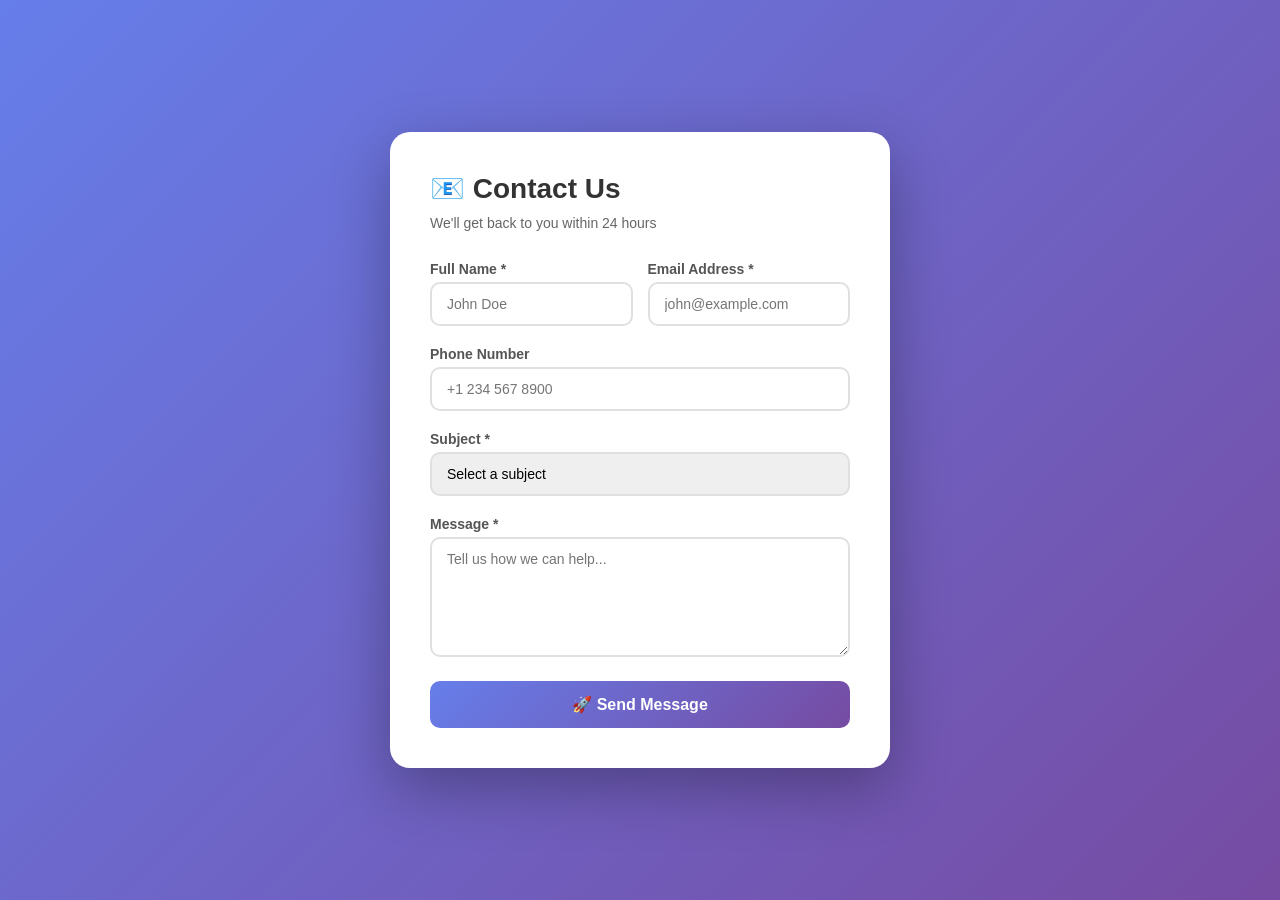
==== commit e04716f5: "Add files via upload" ====
--- a/contact.html
+++ b/contact.html
@@ -1,645 +1,293 @@
-<!DOCTYPE html>
-<html lang="en-US">
-<head>
-    <meta http-equiv="content-type" content="text/html; charset=UTF-8">
-    <meta name="MobileOptimized" content="width">
-    <meta name="HandheldFriendly" content="true">
-    <meta name="generator" content="Drupal 11 (https://www.drupal.org)">
-    <meta charset="UTF-8">
-    <meta name="viewport" content="width=device-width, initial-scale=1">
-    <link rel="profile" href="https://gmpg.org/xfn/11">
-    <title>Contact – Eldorado Shipping</title>
-    <meta name="robots" content="max-image-preview:large">
-    <link rel="dns-prefetch" href="https://fonts.googleapis.com/">
-    <link href="https://fonts.googleapis.com/" rel="preconnect">
-    <link href="https://fonts.gstatic.com/" crossorigin="anonymous" rel="preconnect">
-    <link rel="alternate" type="application/rss+xml" title="Eldorado Shipping » Feed" href="https://snooq-code.github.io/eldorado-shipping//feed/">
-    <link rel="alternate" type="application/rss+xml" title="Eldorado Shipping » Comments Feed" href="https://snooq-code.github.io/eldorado-shipping//comments/feed/">
-    <link rel="alternate" title="oEmbed (JSON)" type="application/json+oembed" href="https://snooq-code.github.io/eldorado-shipping//w10p-js784on/oembed/1.0/embed?url=https%3A%2F%2Feldorado-shipping.com%2Fcontact%2F">
-    <link rel="alternate" title="oEmbed (XML)" type="text/xml+oembed" href="https://snooq-code.github.io/eldorado-shipping//w10p-js784on/oembed/1.0/embed?url=https%3A%2F%2Feldorado-shipping.com%2Fcontact%2F&amp;format=xml">
-    <style id="wp-img-auto-sizes-contain-inline-css">
-        img:is([sizes=auto i],[sizes^="auto," i]){contain-intrinsic-size:3000px 1500px}
-    </style>
-    <link rel="stylesheet" id="elementor-frontend-css" href="Contact%20%E2%80%93%20Eldorado%20Shipping_files/frontend.min_002_B_BR.css" media="all">
-    <link rel="stylesheet" id="elementor-post-1341-css" href="Contact%20%E2%80%93%20Eldorado%20Shipping_files/post-1341_B_BR.css" media="all">
-    <link rel="stylesheet" id="elementor-post-1672-css" href="Contact%20%E2%80%93%20Eldorado%20Shipping_files/post-1672_B_BR.css" media="all">
-    <link rel="stylesheet" id="astra-theme-css-css" href="Contact%20%E2%80%93%20Eldorado%20Shipping_files/main.min_B_BR.css" media="all">
-    <style id="astra-theme-css-inline-css">
-        :root{--ast-post-nav-space:0;--ast-container-default-xlg-padding:6.67em;--ast-container-default-lg-padding:5.67em;--ast-container-default-slg-padding:4.34em;--ast-container-default-md-padding:3.34em;--ast-container-default-sm-padding:6.67em;--ast-container-default-xs-padding:2.4em;--ast-container-default-xxs-padding:1.4em;--ast-code-block-background:#EEEEEE;--ast-comment-inputs-background:#FAFAFA;--ast-normal-container-width:1200px;--ast-narrow-container-width:750px;--ast-blog-title-font-weight:normal;--ast-blog-meta-weight:inherit;--ast-global-color-primary:var(--ast-global-color-4);--ast-global-color-secondary:var(--ast-global-color-5);--ast-global-color-alternate-background:var(--ast-global-color-6);--ast-global-color-subtle-background:var(--ast-global-color-7);--ast-bg-style-guide:var( --ast-global-color-secondary,var(--ast-global-color-5) );--ast-shadow-style-guide:0px 0px 4px 0 #00000057;--ast-global-dark-bg-style:#fff;--ast-global-dark-lfs:#fbfbfb;--ast-widget-bg-color:#fafafa;--ast-wc-container-head-bg-color:#fbfbfb;--ast-title-layout-bg:#eeeeee;--ast-search-border-color:#e7e7e7;--ast-lifter-hover-bg:#e6e6e6;--ast-gallery-block-color:#000;--srfm-color-input-label:var(--ast-global-color-2);}html{font-size:100%;}a,.page-title{color:var(--ast-global-color-0);}a:hover,a:focus{color:var(--ast-global-color-1);}body,button,input,select,textarea,.ast-button,.ast-custom-button{font-family:'Noto Sans',sans-serif;font-weight:400;font-size:16px;font-size:1rem;line-height:var(--ast-body-line-height,1.7em);}blockquote{color:var(--ast-global-color-3);}h1,h2,h3,h4,h5,h6,.entry-content :where(h1,h2,h3,h4,h5,h6),.site-title,.site-title a{font-family:'Montserrat',sans-serif;font-weight:700;}.site-title{font-size:22px;font-size:1.375rem;display:none;}header .custom-logo-link img{max-width:120px;width:120px;}.astra-logo-svg{width:120px;}.site-header .site-description{font-size:15px;font-size:0.9375rem;display:none;}.entry-title{font-size:30px;font-size:1.875rem;}.archive .ast-article-post .ast-article-inner,.blog .ast-article-post .ast-article-inner,.archive .ast-article-post .ast-article-inner:hover,.blog .ast-article-post .ast-article-inner:hover{overflow:hidden;}h1,.entry-content :where(h1){font-size:64px;font-size:4rem;font-family:'Montserrat',sans-serif;line-height:1.4em;text-transform:uppercase;}h2,.entry-content :where(h2){font-size:34px;font-size:2.125rem;font-family:'Montserrat',sans-serif;line-height:1.4em;text-transform:uppercase;}h3,.entry-content :where(h3){font-size:24px;font-size:1.5rem;font-family:'Montserrat',sans-serif;line-height:1.3em;}h4,.entry-content :where(h4){font-size:20px;font-size:1.25rem;line-height:1.2em;font-family:'Montserrat',sans-serif;}h5,.entry-content :where(h5){font-size:18px;font-size:1.125rem;line-height:1.2em;font-family:'Montserrat',sans-serif;}h6,.entry-content :where(h6){font-size:15px;font-size:0.9375rem;line-height:1.25em;font-family:'Montserrat',sans-serif;}::selection{background-color:var(--ast-global-color-0);color:#ffffff;}body,h1,h2,h3,h4,h5,h6,.entry-title a,.entry-content :where(h1,h2,h3,h4,h5,h6){color:var(--ast-global-color-3);}.tagcloud a:hover,.tagcloud a:focus,.tagcloud a.current-item{color:#ffffff;border-color:var(--ast-global-color-0);background-color:var(--ast-global-color-0);}input:focus,input[type="text"]:focus,input[type="email"]:focus,input[type="url"]:focus,input[type="password"]:focus,input[type="reset"]:focus,input[type="search"]:focus,textarea:focus{border-color:var(--ast-global-color-0);}input[type="radio"]:checked,input[type=reset],input[type="checkbox"]:checked,input[type="checkbox"]:hover:checked,input[type="checkbox"]:focus:checked,input[type=range]::-webkit-slider-thumb{border-color:var(--ast-global-color-0);background-color:var(--ast-global-color-0);box-shadow:none;}.site-footer a:hover + .post-count,.site-footer a:focus + .post-count{background:var(--ast-global-color-0);border-color:var(--ast-global-color-0);}.single .nav-links .nav-previous,.single .nav-links .nav-next{color:var(--ast-global-color-0);}.entry-meta,.entry-meta *{line-height:1.45;color:var(--ast-global-color-0);}.entry-meta a:not(.ast-button):hover,.entry-meta a:not(.ast-button):hover *,.entry-meta a:not(.ast-button):focus,.entry-meta a:not(.ast-button):focus *,.page-links > .page-link,.page-links .page-link:hover,.post-navigation a:hover{color:var(--ast-global-color-1);}#cat option,.secondary .calendar_wrap thead a,.secondary .calendar_wrap thead a:visited{color:var(--ast-global-color-0);}.secondary .calendar_wrap #today,.ast-progress-val span{background:var(--ast-global-color-0);}.secondary a:hover + .post-count,.secondary a:focus + .post-count{background:var(--ast-global-color-0);border-color:var(--ast-global-color-0);}.calendar_wrap #today > a{color:#ffffff;}.page-links .page-link,.single .post-navigation a{color:var(--ast-global-color-0);}.ast-search-menu-icon .search-form button.search-submit{padding:0 4px;}.ast-search-menu-icon form.search-form{padding-right:0;}.ast-header-search .ast-search-menu-icon.ast-dropdown-active .search-form,.ast-header-search .ast-search-menu-icon.ast-dropdown-active .search-field:focus{transition:all 0.2s;}.search-form input.search-field:focus{outline:none;}.ast-mobile-header-content .ast-builder-layout-element:not(.ast-builder-menu):not(.ast-header-divider-element),.ast-mobile-popup-content .ast-builder-layout-element:not(.ast-builder-menu):not(.ast-header-divider-element){padding:15px 20px;}.wp-block-latest-posts > li > a{color:var(--ast-global-color-2);}.widget-title,.widget .wp-block-heading{font-size:22px;font-size:1.375rem;color:var(--ast-global-color-3);}.ast-search-menu-icon.slide-search a:focus-visible:focus-visible,.astra-search-icon:focus-visible,#close:focus-visible,a:focus-visible,.ast-menu-toggle:focus-visible,.site .skip-link:focus-visible,.wp-block-loginout input:focus-visible,.wp-block-search.wp-block-search__button-inside .wp-block-search__inside-wrapper,.ast-header-navigation-arrow:focus-visible,.ast-orders-table__row .ast-orders-table__cell:focus-visible,a#ast-apply-coupon:focus-visible,#ast-apply-coupon:focus-visible,#close:focus-visible,.button.search-submit:focus-visible,#search_submit:focus,.normal-search:focus-visible,.ast-header-account-wrap:focus-visible,.astra-cart-drawer-close:focus,.ast-single-variation:focus,.ast-button:focus,.ast-builder-button-wrap:has(.ast-custom-button-link:focus),.ast-builder-button-wrap .ast-custom-button-link:focus{outline-style:dotted;outline-color:inherit;outline-width:thin;}input:focus,input[type="text"]:focus,input[type="email"]:focus,input[type="url"]:focus,input[type="password"]:focus,input[type="reset"]:focus,input[type="search"]:focus,input[type="number"]:focus,textarea:focus,.wp-block-search__input:focus,[data-section="section-header-mobile-trigger"] .ast-button-wrap .ast-mobile-menu-trigger-minimal:focus,.ast-mobile-popup-drawer.active .menu-toggle-close:focus,#ast-scroll-top:focus,#coupon_code:focus,#ast-coupon-code:focus{border-style:dotted;border-color:inherit;border-width:thin;}input{outline:none;}.site-logo-img img{ transition:all 0.2s linear;}body .ast-oembed-container *{position:absolute;top:0;width:100%;height:100%;left:0;}body .wp-block-embed-pocket-casts .ast-oembed-container *{position:unset;}.ast-single-post-featured-section + article {margin-top: 2em;}.site-content .ast-single-post-featured-section img {width: 100%;overflow: hidden;object-fit: cover;}.site > .ast-single-related-posts-container {margin-top: 0;}@media (min-width: 922px) {.ast-desktop .ast-container--narrow {max-width: var(--ast-narrow-container-width);margin: 0 auto;}}.ast-page-builder-template .hentry {margin: 0;}.ast-page-builder-template .site-content > .ast-container {max-width: 100%;padding: 0;}.ast-page-builder-template .site .site-content #primary {padding: 0;margin: 0;}.ast-page-builder-template .no-results {text-align: center;margin: 4em auto;}.ast-page-builder-template .ast-pagination {padding: 2em;}.ast-page-builder-template .entry-header.ast-no-title.ast-no-thumbnail {margin-top: 0;}.ast-page-builder-template .entry-header.ast-header-without-markup {margin-top: 0;margin-bottom: 0;}.ast-page-builder-template .entry-header.ast-no-title.ast-no-meta {margin-bottom: 0;}.ast-page-builder-template.single .post-navigation {padding-bottom: 2em;}.ast-page-builder-template.single-post .site-content > .ast-container {max-width: 100%;}.ast-page-builder-template .entry-header {margin-top: 4em;margin-left: auto;margin-right: auto;padding-left: 20px;padding-right: 20px;}.single.ast-page-builder-template .entry-header {padding-left: 20px;padding-right: 20px;}.ast-page-builder-template .ast-archive-description {margin: 4em auto 0;padding-left: 20px;padding-right: 20px;}.ast-page-builder-template.ast-no-sidebar .entry-content .alignwide {margin-left: 0;margin-right: 0;}@media (max-width:921.99px){#ast-desktop-header{display:none;}}@media (min-width:922px){#ast-mobile-header{display:none;}}.wp-block-buttons.aligncenter{justify-content:center;}.wp-block-buttons .wp-block-button.is-style-outline .wp-block-button__link.wp-element-button,.ast-outline-button,.wp-block-uagb-buttons-child .uagb-buttons-repeater.ast-outline-button{border-top-width:1px;border-right-width:1px;border-bottom-width:1px;border-left-width:1px;font-family:inherit;font-weight:700;font-size:14px;font-size:0.875rem;line-height:1em;padding-top:10px;padding-right:20px;padding-bottom:10px;padding-left:20px;border-top-left-radius:30px;border-top-right-radius:30px;border-bottom-right-radius:30px;border-bottom-left-radius:30px;}.wp-block-buttons .wp-block-button.is-style-outline > .wp-block-button__link:not(.has-text-color),.wp-block-buttons .wp-block-button.wp-block-button__link.is-style-outline:not(.has-text-color),.ast-outline-button{color:var(--ast-global-color-0);}.wp-block-button .wp-block-button__link.wp-element-button.is-style-outline:not(.has-background),.wp-block-button.is-style-outline>.wp-block-button__link.wp-element-button:not(.has-background),.ast-outline-button{background-color:transparent;}.entry-content[data-ast-blocks-layout] > figure{margin-bottom:1em;}.elementor-widget-container .elementor-loop-container .e-loop-item[data-elementor-type="loop-item"]{width:100%;}@media (max-width:921px){.ast-left-sidebar #content > .ast-container{display:flex;flex-direction:column-reverse;width:100%;}.ast-separate-container .ast-article-post,.ast-separate-container .ast-article-single{padding:1.5em 2.14em;}.ast-author-box img.avatar{margin:20px 0 0 0;}}@media (min-width:922px){.ast-separate-container.ast-right-sidebar #primary,.ast-separate-container.ast-left-sidebar #primary{border:0;}.search-no-results.ast-separate-container #primary{margin-bottom:4em;}}.elementor-widget-button .elementor-button{border-style:solid;text-decoration:none;border-top-width:1px;border-right-width:1px;border-left-width:1px;border-bottom-width:1px;}body .elementor-button.elementor-size-sm,body .elementor-button.elementor-size-xs,body .elementor-button.elementor-size-md,body .elementor-button.elementor-size-lg,body .elementor-button.elementor-size-xl,body .elementor-button{border-top-left-radius:3px;border-top-right-radius:3px;border-bottom-right-radius:3px;border-bottom-left-radius:3px;padding-top:10px;padding-right:20px;padding-bottom:10px;padding-left:20px;}.wp-block-button .wp-block-button__link ,.elementor-widget-button .elementor-button,.elementor-widget-button .elementor-button:visited{color:var(--ast-global-color-5);}.elementor-widget-button .elementor-button{border-color:var(--ast-global-color-5);background-color:transparent;}.elementor-widget-button .elementor-button:hover,.elementor-widget-button .elementor-button:focus{color:#ffffff;background-color:var(--ast-global-color-1);border-color:var(--ast-global-color-1);}.elementor-widget-button .elementor-button{font-weight:700;font-size:14px;font-size:0.875rem;line-height:1em;text-transform:uppercase;}body .elementor-button.elementor-size-sm,body .elementor-button.elementor-size-xs,body .elementor-button.elementor-size-md,body .elementor-button.elementor-size-lg,body .elementor-button.elementor-size-xl,body .elementor-button{font-size:14px;font-size:0.875rem;}.wp-block-button .wp-block-button__link:hover,.wp-block-button .wp-block-button__link:focus{color:#ffffff;background-color:var(--ast-global-color-1);border-color:var(--ast-global-color-1);}.elementor-widget-heading h1.elementor-heading-title{line-height:1.4em;}.elementor-widget-heading h2.elementor-heading-title{line-height:1.4em;}.elementor-widget-heading h3.elementor-heading-title{line-height:1.3em;}.elementor-widget-heading h4.elementor-heading-title{line-height:1.2em;}.elementor-widget-heading h5.elementor-heading-title{line-height:1.2em;}.elementor-widget-heading h6.elementor-heading-title{line-height:1.25em;}.wp-block-button .wp-block-button__link,.wp-block-search .wp-block-search__button,body .wp-block-file .wp-block-file__button{border-style:solid;border-top-width:1px;border-right-width:1px;border-left-width:1px;border-bottom-width:1px;border-color:var(--ast-global-color-5);background-color:transparent;color:var(--ast-global-color-5);font-family:inherit;font-weight:700;line-height:1em;text-transform:uppercase;font-size:14px;font-size:0.875rem;border-top-left-radius:3px;border-top-right-radius:3px;border-bottom-right-radius:3px;border-bottom-left-radius:3px;padding-top:10px;padding-right:20px;padding-bottom:10px;padding-left:20px;}.menu-toggle,button,.ast-button,.ast-custom-button,.button,input#submit,input[type="button"],input[type="submit"],input[type="reset"],form[CLASS*="wp-block-search__"].wp-block-search .wp-block-search__inside-wrapper .wp-block-search__button,body .wp-block-file .wp-block-file__button{border-style:solid;border-top-width:1px;border-right-width:1px;border-left-width:1px;border-bottom-width:1px;color:var(--ast-global-color-5);border-color:var(--ast-global-color-5);background-color:transparent;padding-top:10px;padding-right:20px;padding-bottom:10px;padding-left:20px;font-family:inherit;font-weight:700;font-size:14px;font-size:0.875rem;line-height:1em;text-transform:uppercase;border-top-left-radius:3px;border-top-right-radius:3px;border-bottom-right-radius:3px;border-bottom-left-radius:3px;}button:focus,.menu-toggle:hover,button:hover,.ast-button:hover,.ast-custom-button:hover .button:hover,.ast-custom-button:hover ,input[type=reset]:hover,input[type=reset]:focus,input#submit:hover,input#submit:focus,input[type="button"]:hover,input[type="button"]:focus,input[type="submit"]:hover,input[type="submit"]:focus,form[CLASS*="wp-block-search__"].wp-block-search .wp-block-search__inside-wrapper .wp-block-search__button:hover,form[CLASS*="wp-block-search__"].wp-block-search .wp-block-search__inside-wrapper .wp-block-search__button:focus,body .wp-block-file .wp-block-file__button:hover,body .wp-block-file .wp-block-file__button:focus{color:#ffffff;background-color:var(--ast-global-color-1);border-color:var(--ast-global-color-1);}@media (max-width:921px){.ast-mobile-header-stack .main-header-bar .ast-search-menu-icon{display:inline-block;}.ast-header-break-point.ast-header-custom-item-outside .ast-mobile-header-stack .main-header-bar .ast-search-icon{margin:0;}.ast-comment-avatar-wrap img{max-width:2.5em;}.ast-comment-meta{padding:0 1.8888em 1.3333em;}.ast-separate-container .ast-comment-list li.depth-1{padding:1.5em 2.14em;}.ast-separate-container .comment-respond{padding:2em 2.14em;}}@media (min-width:544px){.ast-container{max-width:100%;}}@media (max-width:544px){.ast-separate-container .ast-article-post,.ast-separate-container .ast-article-single,.ast-separate-container .comments-title,.ast-separate-container .ast-archive-description{padding:1.5em 1em;}.ast-separate-container #content .ast-container{padding-left:0.54em;padding-right:0.54em;}.ast-separate-container .ast-comment-list .bypostauthor{padding:.5em;}.ast-search-menu-icon.ast-dropdown-active .search-field{width:170px;}} #ast-mobile-header .ast-site-header-cart-li a{pointer-events:none;}body,.ast-separate-container{background-color:var(--ast-global-color-4);background-image:none;}@media (max-width:921px){.site-title{display:none;}.site-header .site-description{display:none;}h1,.entry-content :where(h1){font-size:44px;font-size:2.75rem;}h2,.entry-content :where(h2){font-size:32px;font-size:2rem;}}@media (max-width:544px){.widget-title{font-size:21px;font-size:1.4rem;}body,button,input,select,textarea,.ast-button,.ast-custom-button{font-size:15px;font-size:0.9375rem;}#secondary,#secondary button,#secondary input,#secondary select,#secondary textarea{font-size:15px;font-size:0.9375rem;}.site-title{font-size:20px;font-size:1.25rem;display:none;}.site-header .site-description{font-size:14px;font-size:0.875rem;display:none;}h1,.entry-content :where(h1){font-size:30px;font-size:1.875rem;}h2,.entry-content :where(h2){font-size:24px;font-size:1.5rem;}h4,.entry-content :where(h4){font-size:19px;font-size:1.1875rem;}h5,.entry-content :where(h5){font-size:16px;font-size:1rem;}h6,.entry-content :where(h6){font-size:15px;font-size:0.9375rem;}header .custom-logo-link img,.ast-header-break-point .site-branding img,.ast-header-break-point .custom-logo-link img{max-width:100px;width:100px;}.astra-logo-svg{width:100px;}.ast-header-break-point .site-logo-img .custom-mobile-logo-link img{max-width:100px;}}@media (max-width:921px){html{font-size:91.2%;}}@media (max-width:544px){html{font-size:100%;}}@media (min-width:922px){.ast-container{max-width:1240px;}}@media (min-width:922px){.site-content .ast-container{display:flex;}}@media (max-width:921px){.site-content .ast-container{flex-direction:column;}}@media (min-width:922px){.main-header-menu .sub-menu .menu-item.ast-left-align-sub-menu:hover > .sub-menu,.main-header-menu .sub-menu .menu-item.ast-left-align-sub-menu.focus > .sub-menu{margin-left:-0px;}}.ast-theme-transparent-header [data-section="section-header-mobile-trigger"] .ast-button-wrap .ast-mobile-menu-trigger-fill,.ast-theme-transparent-header [data-section="section-header-mobile-trigger"] .ast-button-wrap .ast-mobile-menu-trigger-minimal{border:none;}.site .comments-area{padding-bottom:3em;}.wp-block-file {display: flex;align-items: center;flex-wrap: wrap;justify-content: space-between;}.wp-block-pullquote {border: none;}.wp-block-pullquote blockquote::before {content: "\201D";font-family: "Helvetica",sans-serif;display: flex;transform: rotate( 180deg );font-size: 6rem;font-style: normal;line-height: 1;font-weight: bold;align-items: center;justify-content: center;}.has-text-align-right > blockquote::before {justify-content: flex-start;}.has-text-align-left > blockquote::before {justify-content: flex-end;}figure.wp-block-pullquote.is-style-solid-color blockquote {max-width: 100%;text-align: inherit;}:root {--wp--custom--ast-default-block-top-padding: 3em;--wp--custom--ast-default-block-right-padding: 3em;--wp--custom--ast-default-block-bottom-padding: 3em;--wp--custom--ast-default-block-left-padding: 3em;--wp--custom--ast-container-width: 1200px;--wp--custom--ast-content-width-size: 1200px;--wp--custom--ast-wide-width-size: calc(1200px + var(--wp--custom--ast-default-block-left-padding) + var(--wp--custom--ast-default-block-right-padding));}.ast-narrow-container {--wp--custom--ast-content-width-size: 750px;--wp--custom--ast-wide-width-size: 750px;}@media(max-width: 921px) {:root {--wp--custom--ast-default-block-top-padding: 3em;--wp--custom--ast-default-block-right-padding: 2em;--wp--custom--ast-default-block-bottom-padding: 3em;--wp--custom--ast-default-block-left-padding: 2em;}}@media(max-width: 544px) {:root {--wp--custom--ast-default-block-top-padding: 3em;--wp--custom--ast-default-block-right-padding: 1.5em;--wp--custom--ast-default-block-bottom-padding: 3em;--wp--custom--ast-default-block-left-padding: 1.5em;}}.entry-content > .wp-block-group,.entry-content > .wp-block-cover,.entry-content > .wp-block-columns {padding-top: var(--wp--custom--ast-default-block-top-padding);padding-right: var(--wp--custom--ast-default-block-right-padding);padding-bottom: var(--wp--custom--ast-default-block-bottom-padding);padding-left: var(--wp--custom--ast-default-block-left-padding);}.ast-plain-container.ast-no-sidebar .entry-content > .alignfull,.ast-page-builder-template .ast-no-sidebar .entry-content > .alignfull {margin-left: calc( -50vw + 50%);margin-right: calc( -50vw + 50%);max-width: 100vw;width: 100vw;}.ast-plain-container.ast-no-sidebar .entry-content .alignfull .alignfull,.ast-page-builder-template.ast-no-sidebar .entry-content .alignfull .alignfull,.ast-plain-container.ast-no-sidebar .entry-content .alignfull .alignwide,.ast-page-builder-template.ast-no-sidebar .entry-content .alignfull .alignwide,.ast-plain-container.ast-no-sidebar .entry-content .alignwide .alignfull,.ast-page-builder-template.ast-no-sidebar .entry-content .alignwide .alignfull,.ast-plain-container.ast-no-sidebar .entry-content .alignwide .alignwide,.ast-page-builder-template.ast-no-sidebar .entry-content .alignwide .alignwide,.ast-plain-container.ast-no-sidebar .entry-content .wp-block-column .alignfull,.ast-page-builder-template.ast-no-sidebar .entry-content .wp-block-column .alignfull,.ast-plain-container.ast-no-sidebar .entry-content .wp-block-column .alignwide,.ast-page-builder-template.ast-no-sidebar .entry-content .wp-block-column .alignwide {margin-left: auto;margin-right: auto;width: 100%;}[data-ast-blocks-layout] .wp-block-separator:not(.is-style-dots) {height: 0;}[data-ast-blocks-layout] .wp-block-separator {margin: 20px auto;}[data-ast-blocks-layout] .wp-block-separator:not(.is-style-wide):not(.is-style-dots) {max-width: 100px;}[data-ast-blocks-layout] .wp-block-separator.has-background {padding: 0;}.entry-content[data-ast-blocks-layout] > * {max-width: var(--wp--custom--ast-content-width-size);margin-left: auto;margin-right: auto;}.entry-content[data-ast-blocks-layout] > .alignwide {max-width: var(--wp--custom--ast-wide-width-size);}.entry-content[data-ast-blocks-layout] .alignfull {max-width: none;}.entry-content .wp-block-columns {margin-bottom: 0;}blockquote {margin: 1.5em;border-color: rgba(0,0,0,0.05);}.wp-block-quote:not(.has-text-align-right):not(.has-text-align-center) {border-left: 5px solid rgba(0,0,0,0.05);}.has-text-align-right > blockquote,blockquote.has-text-align-right {border-right: 5px solid rgba(0,0,0,0.05);}.has-text-align-left > blockquote,blockquote.has-text-align-left {border-left: 5px solid rgba(0,0,0,0.05);}.wp-block-site-tagline,.wp-block-latest-posts .read-more {margin-top: 15px;}.wp-block-loginout p label {display: block;}.wp-block-loginout p:not(.login-remember):not(.login-submit) input {width: 100%;}.wp-block-loginout input:focus {border-color: transparent;}.wp-block-loginout input:focus {outline: thin dotted;}.entry-content .wp-block-media-text .wp-block-media-text__content {padding: 0 0 0 8%;}.entry-content .wp-block-media-text.has-media-on-the-right .wp-block-media-text__content {padding: 0 8% 0 0;}.entry-content .wp-block-media-text.has-background .wp-block-media-text__content {padding: 8%;}.entry-content .wp-block-cover:not([class*="background-color"]):not(.has-text-color.has-link-color) .wp-block-cover__inner-container,.entry-content .wp-block-cover:not([class*="background-color"]) .wp-block-cover-image-text,.entry-content .wp-block-cover:not([class*="background-color"]) .wp-block-cover-text,.entry-content .wp-block-cover-image:not([class*="background-color"]) .wp-block-cover__inner-container,.entry-content .wp-block-cover-image:not([class*="background-color"]) .wp-block-cover-image-text,.entry-content .wp-block-cover-image:not([class*="background-color"]) .wp-block-cover-text {color: var(--ast-global-color-primary,var(--ast-global-color-5));}.wp-block-loginout .login-remember input {width: 1.1rem;height: 1.1rem;margin: 0 5px 4px 0;vertical-align: middle;}.wp-block-latest-posts > li > *:first-child,.wp-block-latest-posts:not(.is-grid) > li:first-child {margin-top: 0;}.entry-content > .wp-block-buttons,.entry-content > .wp-block-uagb-buttons {margin-bottom: 1.5em;}.wp-block-search__inside-wrapper .wp-block-search__input {padding: 0 10px;color: var(--ast-global-color-3);background: var(--ast-global-color-primary,var(--ast-global-color-5));border-color: var(--ast-border-color);}.wp-block-latest-posts .read-more {margin-bottom: 1.5em;}.wp-block-search__no-button .wp-block-search__inside-wrapper .wp-block-search__input {padding-top: 5px;padding-bottom: 5px;}.wp-block-latest-posts .wp-block-latest-posts__post-date,.wp-block-latest-posts .wp-block-latest-posts__post-author {font-size: 1rem;}.wp-block-latest-posts > li > *,.wp-block-latest-posts:not(.is-grid) > li {margin-top: 12px;margin-bottom: 12px;}.ast-page-builder-template .entry-content[data-ast-blocks-layout] > .alignwide:where(:not(.uagb-is-root-container):not(.spectra-is-root-container)) > * {max-width: var(--wp--custom--ast-wide-width-size);}.ast-page-builder-template .entry-content[data-ast-blocks-layout] > .inherit-container-width > *,.ast-page-builder-template .entry-content[data-ast-blocks-layout] > *:not(.wp-block-group):where(:not(.uagb-is-root-container):not(.spectra-is-root-container)) > *,.entry-content[data-ast-blocks-layout] > .wp-block-cover .wp-block-cover__inner-container {max-width: var(--wp--custom--ast-content-width-size) ;margin-left: auto;margin-right: auto;}.ast-page-builder-template .entry-content[data-ast-blocks-layout] > *,.ast-page-builder-template .entry-content[data-ast-blocks-layout] > .alignfull:where(:not(.wp-block-group):not(.uagb-is-root-container):not(.spectra-is-root-container)) > * {max-width: none;}.entry-content[data-ast-blocks-layout] .wp-block-cover:not(.alignleft):not(.alignright) {width: auto;}@media(max-width: 1200px) {.ast-separate-container .entry-content > .alignfull,.ast-separate-container .entry-content[data-ast-blocks-layout] > .alignwide,.ast-plain-container .entry-content[data-ast-blocks-layout] > .alignwide,.ast-plain-container .entry-content .alignfull {margin-left: calc(-1 * min(var(--ast-container-default-xlg-padding),20px)) ;margin-right: calc(-1 * min(var(--ast-container-default-xlg-padding),20px));}}@media(min-width: 1201px) {.ast-separate-container .entry-content > .alignfull {margin-left: calc(-1 * var(--ast-container-default-xlg-padding) );margin-right: calc(-1 * var(--ast-container-default-xlg-padding) );}.ast-separate-container .entry-content[data-ast-blocks-layout] > .alignwide,.ast-plain-container .entry-content[data-ast-blocks-layout] > .alignwide {margin-left: auto;margin-right: auto;}}@media(min-width: 921px) {.ast-separate-container .entry-content .wp-block-group.alignwide:not(.inherit-container-width) > :where(:not(.alignleft):not(.alignright)),.ast-plain-container .entry-content .wp-block-group.alignwide:not(.inherit-container-width) > :where(:not(.alignleft):not(.alignright)) {max-width: calc( var(--wp--custom--ast-content-width-size) + 80px );}.ast-plain-container.ast-right-sidebar .entry-content[data-ast-blocks-layout] .alignfull,.ast-plain-container.ast-left-sidebar .entry-content[data-ast-blocks-layout] .alignfull {margin-left: -60px;margin-right: -60px;}}@media(min-width: 544px) {.entry-content > .alignleft {margin-right: 20px;}.entry-content > .alignright {margin-left: 20px;}}@media (max-width:544px){.wp-block-columns .wp-block-column:not(:last-child){margin-bottom:20px;}.wp-block-latest-posts{margin:0;}}@media( max-width: 600px ) {.entry-content .wp-block-media-text .wp-block-media-text__content,.entry-content .wp-block-media-text.has-media-on-the-right .wp-block-media-text__content {padding: 8% 0 0;}.entry-content .wp-block-media-text.has-background .wp-block-media-text__content {padding: 8%;}}.ast-page-builder-template .entry-header {padding-left: 0;}.ast-narrow-container .site-content .wp-block-uagb-image--align-full .wp-block-uagb-image__figure {max-width: 100%;margin-left: auto;margin-right: auto;}:root .has-ast-global-color-0-color{color:var(--ast-global-color-0);}:root .has-ast-global-color-0-background-color{background-color:var(--ast-global-color-0);}:root .wp-block-button .has-ast-global-color-0-color{color:var(--ast-global-color-0);}:root .wp-block-button .has-ast-global-color-0-background-color{background-color:var(--ast-global-color-0);}:root .has-ast-global-color-1-color{color:var(--ast-global-color-1);}:root .has-ast-global-color-1-background-color{background-color:var(--ast-global-color-1);}:root .wp-block-button .has-ast-global-color-1-color{color:var(--ast-global-color-1);}:root .wp-block-button .has-ast-global-color-1-background-color{background-color:var(--ast-global-color-1);}:root .has-ast-global-color-2-color{color:var(--ast-global-color-2);}:root .has-ast-global-color-2-background-color{background-color:var(--ast-global-color-2);}:root .wp-block-button .has-ast-global-color-2-color{color:var(--ast-global-color-2);}:root .wp-block-button .has-ast-global-color-2-background-color{background-color:var(--ast-global-color-2);}:root .has-ast-global-color-3-color{color:var(--ast-global-color-3);}:root .has-ast-global-color-3-background-color{background-color:var(--ast-global-color-3);}:root .wp-block-button .has-ast-global-color-3-color{color:var(--ast-global-color-3);}:root .wp-block-button .has-ast-global-color-3-background-color{background-color:var(--ast-global-color-3);}:root .has-ast-global-color-4-color{color:var(--ast-global-color-4);}:root .has-ast-global-color-4-background-color{background-color:var(--ast-global-color-4);}:root .wp-block-button .has-ast-global-color-4-color{color:var(--ast-global-color-4);}:root .wp-block-button .has-ast-global-color-4-background-color{background-color:var(--ast-global-color-4);}:root .has-ast-global-color-5-color{color:var(--ast-global-color-5);}:root .has-ast-global-color-5-background-color{background-color:var(--ast-global-color-5);}:root .wp-block-button .has-ast-global-color-5-color{color:var(--ast-global-color-5);}:root .wp-block-button .has-ast-global-color-5-background-color{background-color:var(--ast-global-color-5);}:root .has-ast-global-color-6-color{color:var(--ast-global-color-6);}:root .has-ast-global-color-6-background-color{background-color:var(--ast-global-color-6);}:root .wp-block-button .has-ast-global-color-6-color{color:var(--ast-global-color-6);}:root .wp-block-button .has-ast-global-color-6-background-color{background-color:var(--ast-global-color-6);}:root .has-ast-global-color-7-color{color:var(--ast-global-color-7);}:root .has-ast-global-color-7-background-color{background-color:var(--ast-global-color-7);}:root .wp-block-button .has-ast-global-color-7-color{color:var(--ast-global-color-7);}:root .wp-block-button .has-ast-global-color-7-background-color{background-color:var(--ast-global-color-7);}:root .has-ast-global-color-8-color{color:var(--ast-global-color-8);}:root .has-ast-global-color-8-background-color{background-color:var(--ast-global-color-8);}:root .wp-block-button .has-ast-global-color-8-color{color:var(--ast-global-color-8);}:root .wp-block-button .has-ast-global-color-8-background-color{background-color:var(--ast-global-color-8);}:root{--ast-global-color-0:#fb2056;--ast-global-color-1:#da1c4b;--ast-global-color-2:#191919;--ast-global-color-3:#404040;--ast-global-color-4:#f5f5f5;--ast-global-color-5:#ffffff;--ast-global-color-6:#ececec;--ast-global-color-7:#191919;--ast-global-color-8:#000000;}:root {--ast-border-color : #dddddd;}.ast-single-entry-banner {-js-display: flex;display: flex;flex-direction: column;justify-content: center;text-align: center;position: relative;background: var(--ast-title-layout-bg);}.ast-single-entry-banner[data-banner-layout="layout-1"] {max-width: 1200px;background: inherit;padding: 20px 0;}.ast-single-entry-banner[data-banner-width-type="custom"] {margin: 0 auto;width: 100%;}.ast-single-entry-banner + .site-content .entry-header {margin-bottom: 0;}.site .ast-author-avatar {--ast-author-avatar-size: ;}a.ast-underline-text {text-decoration: underline;}.ast-container > .ast-terms-link {position: relative;display: block;}a.ast-button.ast-badge-tax {padding: 4px 8px;border-radius: 3px;font-size: inherit;}header.entry-header{text-align:left;}header.entry-header > *:not(:last-child){margin-bottom:10px;}@media (max-width:921px){header.entry-header{text-align:left;}}@media (max-width:544px){header.entry-header{text-align:left;}}.ast-archive-entry-banner {-js-display: flex;display: flex;flex-direction: column;justify-content: center;text-align: center;position: relative;background: var(--ast-title-layout-bg);}.ast-archive-entry-banner[data-banner-width-type="custom"] {margin: 0 auto;width: 100%;}.ast-archive-entry-banner[data-banner-layout="layout-1"] {background: inherit;padding: 20px 0;text-align: left;}body.archive .ast-archive-description{max-width:1200px;width:100%;text-align:left;padding-top:3em;padding-right:3em;padding-bottom:3em;padding-left:3em;}body.archive .ast-archive-description .ast-archive-title,body.archive .ast-archive-description .ast-archive-title *{font-size:40px;font-size:2.5rem;}body.archive .ast-archive-description > *:not(:last-child){margin-bottom:10px;}@media (max-width:921px){body.archive .ast-archive-description{text-align:left;}}@media (max-width:544px){body.archive .ast-archive-description{text-align:left;}}.ast-theme-transparent-header #masthead .site-logo-img .transparent-custom-logo .astra-logo-svg{width:150px;}.ast-theme-transparent-header #masthead .site-logo-img .transparent-custom-logo img{ max-width:150px; width:150px;}@media (max-width:921px){.ast-theme-transparent-header #masthead .site-logo-img .transparent-custom-logo .astra-logo-svg{width:120px;}.ast-theme-transparent-header #masthead .site-logo-img .transparent-custom-logo img{ max-width:120px; width:120px;}}@media (max-width:543px){.ast-theme-transparent-header #masthead .site-logo-img .transparent-custom-logo .astra-logo-svg{width:100px;}.ast-theme-transparent-header #masthead .site-logo-img .transparent-custom-logo img{ max-width:100px; width:100px;}}@media (min-width:922px){.ast-theme-transparent-header #masthead{position:absolute;left:0;right:0;}.ast-theme-transparent-header .main-header-bar,.ast-theme-transparent-header.ast-header-break-point .main-header-bar{background:none;}body.elementor-editor-active.ast-theme-transparent-header #masthead,.fl-builder-edit .ast-theme-transparent-header #masthead,body.vc_editor.ast-theme-transparent-header #masthead,body.brz-ed.ast-theme-transparent-header #masthead{z-index:0;}.ast-header-break-point.ast-replace-site-logo-transparent.ast-theme-transparent-header .custom-mobile-logo-link{display:none;}.ast-header-break-point.ast-replace-site-logo-transparent.ast-theme-transparent-header .transparent-custom-logo{display:inline-block;}.ast-theme-transparent-header .ast-above-header,.ast-theme-transparent-header .ast-above-header.ast-above-header-bar{background-image:none;background-color:transparent;}.ast-theme-transparent-header .ast-below-header,.ast-theme-transparent-header .ast-below-header.ast-below-header-bar{background-image:none;background-color:transparent;}}.ast-theme-transparent-header .main-header-bar,.ast-theme-transparent-header.ast-header-break-point .main-header-bar-wrap .main-header-menu,.ast-theme-transparent-header.ast-header-break-point .main-header-bar-wrap .main-header-bar,.ast-theme-transparent-header.ast-header-break-point .ast-mobile-header-wrap .main-header-bar{background-color:#ffffff;}.ast-theme-transparent-header .main-header-bar .ast-search-menu-icon form{background-color:#ffffff;}.ast-theme-transparent-header .ast-above-header,.ast-theme-transparent-header .ast-above-header.ast-above-header-bar{background-color:#ffffff;}.ast-theme-transparent-header .ast-below-header,.ast-theme-transparent-header .ast-below-header.ast-below-header-bar{background-color:#ffffff;}.ast-theme-transparent-header .site-title a,.ast-theme-transparent-header .site-title a:focus,.ast-theme-transparent-header .site-title a:hover,.ast-theme-transparent-header .site-title a:visited{color:var(--ast-global-color-4);}.ast-theme-transparent-header .site-header .site-description{color:var(--ast-global-color-4);}.ast-theme-transparent-header .ast-builder-menu .main-header-menu,.ast-theme-transparent-header .ast-builder-menu .main-header-menu .sub-menu,.ast-theme-transparent-header .ast-builder-menu .main-header-menu,.ast-theme-transparent-header.ast-header-break-point .ast-builder-menu .main-header-bar-wrap .main-header-menu,.ast-flyout-menu-enable.ast-header-break-point.ast-theme-transparent-header .main-header-bar-navigation .site-navigation,.ast-fullscreen-menu-enable.ast-header-break-point.ast-theme-transparent-header .main-header-bar-navigation .site-navigation,.ast-flyout-above-menu-enable.ast-header-break-point.ast-theme-transparent-header .ast-above-header-navigation-wrap .ast-above-header-navigation,.ast-flyout-below-menu-enable.ast-header-break-point.ast-theme-transparent-header .ast-below-header-navigation-wrap .ast-below-header-actual-nav,.ast-fullscreen-above-menu-enable.ast-header-break-point.ast-theme-transparent-header .ast-above-header-navigation-wrap,.ast-fullscreen-below-menu-enable.ast-header-break-point.ast-theme-transparent-header .ast-below-header-navigation-wrap,.ast-theme-transparent-header .main-header-menu .menu-link{background-color:rgba(255,255,255,0);}.ast-theme-transparent-header .ast-builder-menu .main-header-menu,.ast-theme-transparent-header .ast-builder-menu .main-header-menu .menu-link,.ast-theme-transparent-header [CLASS*="ast-builder-menu-"] .main-header-menu .menu-item > .menu-link,.ast-theme-transparent-header .ast-masthead-custom-menu-items,.ast-theme-transparent-header .ast-masthead-custom-menu-items a,.ast-theme-transparent-header .ast-builder-menu .main-header-menu .menu-item > .ast-menu-toggle,.ast-theme-transparent-header .ast-builder-menu .main-header-menu .menu-item > .ast-menu-toggle,.ast-theme-transparent-header .ast-above-header-navigation a,.ast-header-break-point.ast-theme-transparent-header .ast-above-header-navigation a,.ast-header-break-point.ast-theme-transparent-header .ast-above-header-navigation > ul.ast-above-header-menu > .menu-item-has-children:not(.current-menu-item) > .ast-menu-toggle,.ast-theme-transparent-header .ast-below-header-menu,.ast-theme-transparent-header .ast-below-header-menu a,.ast-header-break-point.ast-theme-transparent-header .ast-below-header-menu a,.ast-header-break-point.ast-theme-transparent-header .ast-below-header-menu,.ast-theme-transparent-header .main-header-menu .menu-link{color:var(--ast-global-color-5);}.ast-theme-transparent-header .ast-builder-menu .main-header-menu .menu-item:hover > .menu-link,.ast-theme-transparent-header .ast-builder-menu .main-header-menu .menu-item:hover > .ast-menu-toggle,.ast-theme-transparent-header .ast-builder-menu .main-header-menu .ast-masthead-custom-menu-items a:hover,.ast-theme-transparent-header .ast-builder-menu .main-header-menu .focus > .menu-link,.ast-theme-transparent-header .ast-builder-menu .main-header-menu .focus > .ast-menu-toggle,.ast-theme-transparent-header .ast-builder-menu .main-header-menu .current-menu-item > .menu-link,.ast-theme-transparent-header .ast-builder-menu .main-header-menu .current-menu-ancestor > .menu-link,.ast-theme-transparent-header .ast-builder-menu .main-header-menu .current-menu-item > .ast-menu-toggle,.ast-theme-transparent-header .ast-builder-menu .main-header-menu .current-menu-ancestor > .ast-menu-toggle,.ast-theme-transparent-header [CLASS*="ast-builder-menu-"] .main-header-menu .current-menu-item > .menu-link,.ast-theme-transparent-header [CLASS*="ast-builder-menu-"] .main-header-menu .current-menu-ancestor > .menu-link,.ast-theme-transparent-header [CLASS*="ast-builder-menu-"] .main-header-menu .current-menu-item > .ast-menu-toggle,.ast-theme-transparent-header [CLASS*="ast-builder-menu-"] .main-header-menu .current-menu-ancestor > .ast-menu-toggle,.ast-theme-transparent-header .main-header-menu .menu-item:hover > .menu-link,.ast-theme-transparent-header .main-header-menu .current-menu-item > .menu-link,.ast-theme-transparent-header .main-header-menu .current-menu-ancestor > .menu-link{color:var(--ast-global-color-4);}.ast-theme-transparent-header .ast-builder-menu .main-header-menu .menu-item .sub-menu .menu-link,.ast-theme-transparent-header .main-header-menu .menu-item .sub-menu .menu-link{background-color:transparent;}@media (max-width:921px){.ast-theme-transparent-header #masthead{position:absolute;left:0;right:0;}.ast-theme-transparent-header .main-header-bar,.ast-theme-transparent-header.ast-header-break-point .main-header-bar{background:none;}body.elementor-editor-active.ast-theme-transparent-header #masthead,.fl-builder-edit .ast-theme-transparent-header #masthead,body.vc_editor.ast-theme-transparent-header #masthead,body.brz-ed.ast-theme-transparent-header #masthead{z-index:0;}.ast-header-break-point.ast-replace-site-logo-transparent.ast-theme-transparent-header .custom-mobile-logo-link{display:none;}.ast-header-break-point.ast-replace-site-logo-transparent.ast-theme-transparent-header .transparent-custom-logo{display:inline-block;}.ast-theme-transparent-header .ast-above-header,.ast-theme-transparent-header .ast-above-header.ast-above-header-bar{background-image:none;background-color:transparent;}.ast-theme-transparent-header .ast-below-header,.ast-theme-transparent-header .ast-below-header.ast-below-header-bar{background-image:none;background-color:transparent;}}@media (max-width:921px){.ast-theme-transparent-header .main-header-bar,.ast-theme-transparent-header.ast-header-break-point .main-header-bar-wrap .main-header-menu,.ast-theme-transparent-header.ast-header-break-point .main-header-bar-wrap .main-header-bar,.ast-theme-transparent-header.ast-header-break-point .ast-mobile-header-wrap .main-header-bar{background-color:#ffffff;}.ast-theme-transparent-header .main-header-bar .ast-search-menu-icon form{background-color:#ffffff;}.ast-theme-transparent-header.ast-header-break-point .ast-above-header,.ast-theme-transparent-header.ast-header-break-point .ast-above-header-bar .main-header-menu{background-color:#ffffff;}.ast-theme-transparent-header.ast-header-break-point .ast-below-header,.ast-theme-transparent-header.ast-header-break-point .ast-below-header-bar .main-header-menu{background-color:#ffffff;}.ast-theme-transparent-header .site-title a,.ast-theme-transparent-header .site-title a:focus,.ast-theme-transparent-header .site-title a:hover,.ast-theme-transparent-header .site-title a:visited,.ast-theme-transparent-header .ast-builder-layout-element .ast-site-identity .site-title a,.ast-theme-transparent-header .ast-builder-layout-element .ast-site-identity .site-title a:hover,.ast-theme-transparent-header .ast-builder-layout-element .ast-site-identity .site-title a:focus,.ast-theme-transparent-header .ast-builder-layout-element .ast-site-identity .site-title a:visited{color:#ffffff;}.ast-theme-transparent-header .site-header .site-description{color:#ffffff;}.ast-theme-transparent-header.ast-header-break-point .ast-builder-menu .main-header-menu,.ast-theme-transparent-header.ast-header-break-point .ast-builder-menu.main-header-menu .sub-menu,.ast-theme-transparent-header.ast-header-break-point .ast-builder-menu.main-header-menu,.ast-theme-transparent-header.ast-header-break-point .ast-builder-menu .main-header-bar-wrap .main-header-menu,.ast-flyout-menu-enable.ast-header-break-point.ast-theme-transparent-header .main-header-bar-navigation .site-navigation,.ast-fullscreen-menu-enable.ast-header-break-point.ast-theme-transparent-header .main-header-bar-navigation .site-navigation,.ast-flyout-above-menu-enable.ast-header-break-point.ast-theme-transparent-header .ast-above-header-navigation-wrap .ast-above-header-navigation,.ast-flyout-below-menu-enable.ast-header-break-point.ast-theme-transparent-header .ast-below-header-navigation-wrap .ast-below-header-actual-nav,.ast-fullscreen-above-menu-enable.ast-header-break-point.ast-theme-transparent-header .ast-above-header-navigation-wrap,.ast-fullscreen-below-menu-enable.ast-header-break-point.ast-theme-transparent-header .ast-below-header-navigation-wrap,.ast-theme-transparent-header .main-header-menu .menu-link{background-color:#ffffff;}.ast-theme-transparent-header .ast-builder-menu .main-header-menu,.ast-theme-transparent-header .ast-builder-menu .main-header-menu .menu-link,.ast-theme-transparent-header [CLASS*="ast-builder-menu-"] .main-header-menu .menu-item > .menu-link,.ast-theme-transparent-header .ast-masthead-custom-menu-items,.ast-theme-transparent-header .ast-masthead-custom-menu-items a,.ast-theme-transparent-header .ast-builder-menu .main-header-menu .menu-item > .ast-menu-toggle,.ast-theme-transparent-header .ast-builder-menu .main-header-menu .menu-item > .ast-menu-toggle,.ast-theme-transparent-header .main-header-menu .menu-link{color:var(--ast-global-color-3);}.ast-theme-transparent-header .ast-builder-menu .main-header-menu .menu-item:hover > .menu-link,.ast-theme-transparent-header .ast-builder-menu .main-header-menu .menu-item:hover > .ast-menu-toggle,.ast-theme-transparent-header .ast-builder-menu .main-header-menu .ast-masthead-custom-menu-items a:hover,.ast-theme-transparent-header .ast-builder-menu .main-header-menu .focus > .menu-link,.ast-theme-transparent-header .ast-builder-menu .main-header-menu .focus > .ast-menu-toggle,.ast-theme-transparent-header .ast-builder-menu .main-header-menu .current-menu-item > .menu-link,.ast-theme-transparent-header .ast-builder-menu .main-header-menu .current-menu-ancestor > .menu-link,.ast-theme-transparent-header .ast-builder-menu .main-header-menu .current-menu-item > .ast-menu-toggle,.ast-theme-transparent-header .ast-builder-menu .main-header-menu .current-menu-ancestor > .ast-menu-toggle,.ast-theme-transparent-header [CLASS*="ast-builder-menu-"] .main-header-menu .current-menu-item > .menu-link,.ast-theme-transparent-header [CLASS*="ast-builder-menu-"] .main-header-menu .current-menu-ancestor > .menu-link,.ast-theme-transparent-header [CLASS*="ast-builder-menu-"] .main-header-menu .current-menu-item > .ast-menu-toggle,.ast-theme-transparent-header [CLASS*="ast-builder-menu-"] .main-header-menu .current-menu-ancestor > .ast-menu-toggle,.ast-theme-transparent-header .main-header-menu .menu-item:hover > .menu-link,.ast-theme-transparent-header .main-header-menu .current-menu-item > .menu-link,.ast-theme-transparent-header .main-header-menu .current-menu-ancestor > .menu-link{color:var(--ast-global-color-1);}}@media (max-width:544px){.ast-theme-transparent-header .main-header-bar,.ast-theme-transparent-header.ast-header-break-point .main-header-bar-wrap .main-header-menu,.ast-theme-transparent-header.ast-header-break-point .main-header-bar-wrap .main-header-bar,.ast-theme-transparent-header.ast-header-break-point .ast-mobile-header-wrap .main-header-bar{background-color:#ffffff;}.ast-theme-transparent-header .main-header-bar .ast-search-menu-icon form{background-color:#ffffff;}.ast-theme-transparent-header.ast-header-break-point .ast-above-header,.ast-theme-transparent-header.ast-header-break-point .ast-above-header-bar .main-header-menu{background-color:#ffffff;}.ast-theme-transparent-header.ast-header-break-point .ast-below-header,.ast-theme-transparent-header.ast-header-break-point .ast-below-header-bar .main-header-menu{background-color:#ffffff;}.ast-theme-transparent-header.ast-header-break-point .ast-builder-menu .main-header-menu,.ast-theme-transparent-header.ast-header-break-point .ast-builder-menu.main-header-menu .sub-menu,.ast-theme-transparent-header.ast-header-break-point .ast-builder-menu.main-header-menu,.ast-theme-transparent-header.ast-header-break-point .ast-builder-menu .main-header-bar-wrap .main-header-menu,.ast-flyout-menu-enable.ast-header-break-point.ast-theme-transparent-header .main-header-bar-navigation .site-navigation,.ast-fullscreen-menu-enable.ast-header-break-point.ast-theme-transparent-header .main-header-bar-navigation .site-navigation,.ast-flyout-above-menu-enable.ast-header-break-point.ast-theme-transparent-header .ast-above-header-navigation-wrap .ast-above-header-navigation,.ast-flyout-below-menu-enable.ast-header-break-point.ast-theme-transparent-header .ast-below-header-navigation-wrap .ast-below-header-actual-nav,.ast-fullscreen-above-menu-enable.ast-header-break-point.ast-theme-transparent-header .ast-above-header-navigation-wrap,.ast-fullscreen-below-menu-enable.ast-header-break-point.ast-theme-transparent-header .ast-below-header-navigation-wrap,.ast-theme-transparent-header .main-header-menu .menu-link{background-color:#ffffff;}.ast-theme-transparent-header .ast-builder-menu .main-header-menu,.ast-theme-transparent-header .ast-builder-menu .main-header-menu .menu-item > .menu-link,.ast-theme-transparent-header .ast-builder-menu .main-header-menu .menu-link,.ast-theme-transparent-header .ast-masthead-custom-menu-items,.ast-theme-transparent-header .ast-masthead-custom-menu-items a,.ast-theme-transparent-header .ast-builder-menu .main-header-menu .menu-item > .ast-menu-toggle,.ast-theme-transparent-header .ast-builder-menu .main-header-menu .menu-item > .ast-menu-toggle,.ast-theme-transparent-header .main-header-menu .menu-link{color:var(--ast-global-color-3);}.ast-theme-transparent-header .ast-builder-menu .main-header-menu .menu-item:hover > .menu-link,.ast-theme-transparent-header .ast-builder-menu .main-header-menu .menu-item:hover > .ast-menu-toggle,.ast-theme-transparent-header .ast-builder-menu .main-header-menu .ast-masthead-custom-menu-items a:hover,.ast-theme-transparent-header .ast-builder-menu .main-header-menu .focus > .menu-link,.ast-theme-transparent-header .ast-builder-menu .main-header-menu .focus > .ast-menu-toggle,.ast-theme-transparent-header .ast-builder-menu .main-header-menu .current-menu-item > .menu-link,.ast-theme-transparent-header .ast-builder-menu .main-header-menu .current-menu-ancestor > .menu-link,.ast-theme-transparent-header .ast-builder-menu .main-header-menu .current-menu-item > .ast-menu-toggle,.ast-theme-transparent-header .ast-builder-menu .main-header-menu .current-menu-ancestor > .ast-menu-toggle,.ast-theme-transparent-header [CLASS*="ast-builder-menu-"] .main-header-menu .current-menu-item > .menu-link,.ast-theme-transparent-header [CLASS*="ast-builder-menu-"] .main-header-menu .current-menu-ancestor > .menu-link,.ast-theme-transparent-header [CLASS*="ast-builder-menu-"] .main-header-menu .current-menu-item > .ast-menu-toggle,.ast-theme-transparent-header [CLASS*="ast-builder-menu-"] .main-header-menu .current-menu-ancestor > .ast-menu-toggle,.ast-theme-transparent-header .main-header-menu .menu-item:hover > .menu-link,.ast-theme-transparent-header .main-header-menu .current-menu-item > .menu-link,.ast-theme-transparent-header .main-header-menu .current-menu-ancestor > .menu-link{color:var(--ast-global-color-1);}}.ast-theme-transparent-header #ast-desktop-header > .ast-main-header-wrap > .main-header-bar,.ast-theme-transparent-header.ast-header-break-point #ast-mobile-header > .ast-main-header-wrap > .main-header-bar{border-bottom-width:0px;border-bottom-style:solid;border-bottom-color:#ffffff;}.ast-breadcrumbs .trail-browse,.ast-breadcrumbs .trail-items,.ast-breadcrumbs .trail-items li{display:inline-block;margin:0;padding:0;border:none;background:inherit;text-indent:0;text-decoration:none;}.ast-breadcrumbs .trail-browse{font-size:inherit;font-style:inherit;font-weight:inherit;color:inherit;}.ast-breadcrumbs .trail-items{list-style:none;}.trail-items li::after{padding:0 0.3em;content:"\00bb";}.trail-items li:last-of-type::after{display:none;}h1,h2,h3,h4,h5,h6,.entry-content :where(h1,h2,h3,h4,h5,h6){color:var(--ast-global-color-2);}@media (max-width:921px){.ast-builder-grid-row-container.ast-builder-grid-row-tablet-3-firstrow .ast-builder-grid-row > *:first-child,.ast-builder-grid-row-container.ast-builder-grid-row-tablet-3-lastrow .ast-builder-grid-row > *:last-child{grid-column:1 / -1;}}@media (max-width:544px){.ast-builder-grid-row-container.ast-builder-grid-row-mobile-3-firstrow .ast-builder-grid-row > *:first-child,.ast-builder-grid-row-container.ast-builder-grid-row-mobile-3-lastrow .ast-builder-grid-row > *:last-child{grid-column:1 / -1;}}.ast-builder-layout-element[data-section="title_tagline"]{display:flex;}@media (max-width:921.99px){.ast-header-break-point .ast-builder-layout-element[data-section="title_tagline"]{display:flex;}}@media (max-width:544px){.ast-header-break-point .ast-builder-layout-element[data-section="title_tagline"]{display:flex;}}[data-section*="section-hb-button-"] .menu-link{display:none;}.ast-header-button-1[data-section*="section-hb-button-"] .ast-builder-button-wrap .ast-custom-button{font-size:14px;font-size:0.875rem;}.ast-header-button-1[data-section*="section-hb-button-"] .ast-builder-button-wrap .ast-custom-button{padding-top:16px;padding-bottom:16px;padding-left:40px;padding-right:40px;}.ast-header-button-1[data-section="section-hb-button-1"]{display:flex;}@media (max-width:921.99px){.ast-header-break-point .ast-header-button-1[data-section="section-hb-button-1"]{display:flex;}}@media (max-width:544px){.ast-header-break-point .ast-header-button-1[data-section="section-hb-button-1"]{display:flex;}}.ast-builder-menu-1{font-family:inherit;font-weight:inherit;}.ast-builder-menu-1 .menu-item > .menu-link{color:var(--ast-global-color-8);}.ast-builder-menu-1 .menu-item > .ast-menu-toggle{color:var(--ast-global-color-8);}.ast-builder-menu-1 .menu-link:hover,.ast-builder-menu-1 .main-header-menu > .menu-item:hover > .menu-link,.ast-builder-menu-1 .inline-on-mobile .ast-menu-toggle:hover,.ast-builder-menu-1 .inline-on-mobile .main-header-menu > .menu-item:hover > .ast-menu-toggle{color:var(--ast-global-color-0);}.ast-builder-menu-1 .ast-menu-toggle:hover,.ast-builder-menu-1 .main-header-menu > .menu-item:hover > .ast-menu-toggle{color:var(--ast-global-color-0);}.ast-builder-menu-1 .menu-item.current-menu-item > .menu-link,.ast-builder-menu-1 .inline-on-mobile .menu-item.current-menu-item > .ast-menu-toggle,.ast-builder-menu-1 .current-menu-ancestor > .menu-link{color:var(--ast-global-color-0);}.ast-builder-menu-1 .menu-item.current-menu-item > .ast-menu-toggle{color:var(--ast-global-color-0);}.ast-builder-menu-1 .sub-menu,.ast-builder-menu-1 .inline-on-mobile .sub-menu{border-top-width:2px;border-bottom-width:0px;border-right-width:0px;border-left-width:0px;border-color:var(--ast-global-color-0);border-style:solid;width:1920px;}.ast-builder-menu-1 .sub-menu .sub-menu{top:-2px;}.ast-builder-menu-1 .main-header-menu > .menu-item > .sub-menu,.ast-builder-menu-1 .main-header-menu > .menu-item > .astra-full-megamenu-wrapper{margin-top:0px;}.ast-desktop .ast-builder-menu-1 .main-header-menu > .menu-item > .sub-menu:before,.ast-desktop .ast-builder-menu-1 .main-header-menu > .menu-item > .astra-full-megamenu-wrapper:before{height:calc( 0px + 2px + 5px );}.ast-desktop .ast-builder-menu-1 .menu-item .sub-menu .menu-link{border-style:none;}@media (max-width:921px){.ast-builder-menu-1 .main-header-menu .menu-item > .menu-link{color:var(--ast-global-color-3);}.ast-builder-menu-1 .menu-item > .ast-menu-toggle{color:var(--ast-global-color-3);}.ast-builder-menu-1 .menu-link:hover,.ast-builder-menu-1 .main-header-menu > .menu-item:hover > .menu-link,.ast-builder-menu-1 .inline-on-mobile .ast-menu-toggle:hover,.ast-builder-menu-1 .inline-on-mobile .main-header-menu > .menu-item:hover > .ast-menu-toggle{color:var(--ast-global-color-1);}.ast-builder-menu-1 .ast-menu-toggle:hover,.ast-builder-menu-1 .main-header-menu > .menu-item:hover > .ast-menu-toggle{color:var(--ast-global-color-1);}.ast-builder-menu-1 .menu-item.current-menu-item > .menu-link,.ast-builder-menu-1 .inline-on-mobile .menu-item.current-menu-item > .ast-menu-toggle,.ast-builder-menu-1 .current-menu-ancestor > .menu-link,.ast-builder-menu-1 .current-menu-ancestor > .ast-menu-toggle{color:var(--ast-global-color-1);}.ast-builder-menu-1 .menu-item.current-menu-item > .ast-menu-toggle{color:var(--ast-global-color-1);}.ast-header-break-point .ast-builder-menu-1 .menu-item.menu-item-has-children > .ast-menu-toggle{top:0;}.ast-builder-menu-1 .inline-on-mobile .menu-item.menu-item-has-children > .ast-menu-toggle{right:-15px;}.ast-builder-menu-1 .menu-item-has-children > .menu-link:after{content:unset;}.ast-builder-menu-1 .main-header-menu > .menu-item > .sub-menu,.ast-builder-menu-1 .main-header-menu > .menu-item > .astra-full-megamenu-wrapper{margin-top:0;}.ast-builder-menu-1 .main-header-menu,.ast-builder-menu-1 .main-header-menu .sub-menu{background-color:var(--ast-global-color-5);background-image:none;}}@media (max-width:544px){.ast-builder-menu-1 .main-header-menu .menu-item > .menu-link{color:var(--ast-global-color-3);}.ast-builder-menu-1 .menu-item> .ast-menu-toggle{color:var(--ast-global-color-3);}.ast-builder-menu-1 .menu-link:hover,.ast-builder-menu-1 .main-header-menu > .menu-item:hover > .menu-link,.ast-builder-menu-1 .inline-on-mobile .ast-menu-toggle:hover,.ast-builder-menu-1 .inline-on-mobile .main-header-menu > .menu-item:hover > .ast-menu-toggle{color:var(--ast-global-color-1);}.ast-builder-menu-1 .ast-menu-toggle:hover,.ast-builder-menu-1 .main-header-menu > .menu-item:hover > .ast-menu-toggle{color:var(--ast-global-color-1);}.ast-builder-menu-1 .menu-item.current-menu-item > .menu-link,.ast-builder-menu-1 .inline-on-mobile .menu-item.current-menu-item > .ast-menu-toggle,.ast-builder-menu-1 .current-menu-ancestor > .menu-link,.ast-builder-menu-1 .current-menu-ancestor > .ast-menu-toggle{color:var(--ast-global-color-1);}.ast-builder-menu-1 .menu-item.current-menu-item> .ast-menu-toggle{color:var(--ast-global-color-1);}.ast-header-break-point .ast-builder-menu-1 .menu-item.menu-item-has-children > .ast-menu-toggle{top:0;}.ast-builder-menu-1 .main-header-menu > .menu-item > .sub-menu,.ast-builder-menu-1 .main-header-menu > .menu-item > .astra-full-megamenu-wrapper{margin-top:0;}}.ast-builder-menu-1{display:flex;}@media (max-width:921.99px){.ast-header-break-point .ast-builder-menu-1{display:flex;}}@media (max-width:544px){.ast-header-break-point .ast-builder-menu-1{display:flex;}}.site-footer{background-color:var(--ast-global-color-2);background-image:none;}.elementor-widget-heading .elementor-heading-title{margin:0;}.elementor-page .ast-menu-toggle{color:unset;background:unset;}.elementor-post.elementor-grid-item.hentry{margin-bottom:0;}.woocommerce div.product .elementor-element.elementor-products-grid .related.products ul.products li.product,.elementor-element .elementor-wc-products .woocommerce[class*='columns-'] ul.products li.product{width:auto;margin:0;float:none;}body .elementor hr{background-color:#ccc;margin:0;}.ast-left-sidebar .elementor-section.elementor-section-stretched,.ast-right-sidebar .elementor-section.elementor-section-stretched{max-width:100%;left:0 !important;}.elementor-posts-container [CLASS*="ast-width-"]{width:100%;}.elementor-template-full-width .ast-container{display:block;}.elementor-screen-only,.screen-reader-text,.screen-reader-text span,.ui-helper-hidden-accessible{top:0 !important;}@media (max-width:544px){.elementor-element .elementor-wc-products .woocommerce[class*="columns-"] ul.products li.product{width:auto;margin:0;}.elementor-element .woocommerce .woocommerce-result-count{float:none;}}.ast-header-break-point .main-header-bar{border-bottom-width:0px;}@media (min-width:922px){.main-header-bar{border-bottom-width:0px;}}.main-header-menu .menu-item, #astra-footer-menu .menu-item, .main-header-bar .ast-masthead-custom-menu-items{-js-display:flex;display:flex;-webkit-box-pack:center;-webkit-justify-content:center;-moz-box-pack:center;-ms-flex-pack:center;justify-content:center;-webkit-box-orient:vertical;-webkit-box-direction:normal;-webkit-flex-direction:column;-moz-box-orient:vertical;-moz-box-direction:normal;-ms-flex-direction:column;flex-direction:column;}.main-header-menu > .menu-item > .menu-link, #astra-footer-menu > .menu-item > .menu-link{height:100%;-webkit-box-align:center;-webkit-align-items:center;-moz-box-align:center;-ms-flex-align:center;align-items:center;-js-display:flex;display:flex;}.header-main-layout-1 .ast-flex.main-header-container, .header-main-layout-3 .ast-flex.main-header-container{-webkit-align-content:center;-ms-flex-line-pack:center;align-content:center;-webkit-box-align:center;-webkit-align-items:center;-moz-box-align:center;-ms-flex-align:center;align-items:center;}.ast-header-break-point .main-navigation ul .menu-item .menu-link .icon-arrow:first-of-type svg{top:.2em;margin-top:0px;margin-left:0px;width:.65em;transform:translate(0, -2px) rotateZ(270deg);}.ast-mobile-popup-content .ast-submenu-expanded > .ast-menu-toggle{transform:rotateX(180deg);overflow-y:auto;}@media (min-width:922px){.ast-builder-menu .main-navigation > ul > li:last-child a{margin-right:0;}}.ast-separate-container .ast-article-inner{background-color:transparent;background-image:none;}.ast-separate-container .ast-article-post{background-color:var(--ast-global-color-5);background-image:none;}@media (max-width:921px){.ast-separate-container .ast-article-post{background-color:#ffffff;background-image:none;}}@media (max-width:544px){.ast-separate-container .ast-article-post{background-color:#ffffff;background-image:none;}}.ast-separate-container .ast-article-single:not(.ast-related-post), .ast-separate-container .error-404, .ast-separate-container .no-results, .single.ast-separate-container  .ast-author-meta, .ast-separate-container .related-posts-title-wrapper, .ast-separate-container .comments-count-wrapper, .ast-box-layout.ast-plain-container .site-content, .ast-padded-layout.ast-plain-container .site-content, .ast-separate-container .ast-archive-description, .ast-separate-container .comments-area .comment-respond, .ast-separate-container .comments-area .ast-comment-list li, .ast-separate-container .comments-area .comments-title{background-color:var(--ast-global-color-5);background-image:none;}@media (max-width:921px){.ast-separate-container .ast-article-single:not(.ast-related-post), .ast-separate-container .error-404, .ast-separate-container .no-results, .single.ast-separate-container  .ast-author-meta, .ast-separate-container .related-posts-title-wrapper, .ast-separate-container .comments-count-wrapper, .ast-box-layout.ast-plain-container .site-content, .ast-padded-layout.ast-plain-container .site-content, .ast-separate-container .ast-archive-description{background-color:#ffffff;background-image:none;}}@media (max-width:544px){.ast-separate-container .ast-article-single:not(.ast-related-post), .ast-separate-container .error-404, .ast-separate-container .no-results, .single.ast-separate-container  .ast-author-meta, .ast-separate-container .related-posts-title-wrapper, .ast-separate-container .comments-count-wrapper, .ast-box-layout.ast-plain-container .site-content, .ast-padded-layout.ast-plain-container .site-content, .ast-separate-container .ast-archive-description{background-color:#ffffff;background-image:none;}}.ast-separate-container.ast-two-container #secondary .widget{background-color:var(--ast-global-color-5);background-image:none;}@media (max-width:921px){.ast-separate-container.ast-two-container #secondary .widget{background-color:#ffffff;background-image:none;}}@media (max-width:544px){.ast-separate-container.ast-two-container #secondary .widget{background-color:#ffffff;background-image:none;}}
-        #ast-scroll-top {
-            display: none;
-            position: fixed;
-            text-align: center;
-            cursor: pointer;
-            z-index: 99;
-            width: 2.1em;
-            height: 2.1em;
-            line-height: 2.1;
-            color: #ffffff;
-            border-radius: 2px;
-            content: "";
-            outline: inherit;
-        }
-        @media (min-width: 769px) {
-            #ast-scroll-top {
-                content: "769";
-            }
-        }
-        #ast-scroll-top .ast-icon.icon-arrow svg {
-            margin-left: 0px;
-            vertical-align: middle;
-            transform: translate(0, -20%) rotate(180deg);
-            width: 1.6em;
-        }
-        .ast-scroll-to-top-right {
-            right: 30px;
-            bottom: 30px;
-        }
-        .ast-scroll-to-top-left {
-            left: 30px;
-            bottom: 30px;
-        }
-    #ast-scroll-top{background-color:var(--ast-global-color-0);font-size:18px;}@media (max-width:921px){#ast-scroll-top .ast-icon.icon-arrow svg{width:1em;}}.ast-mobile-header-content > *,.ast-desktop-header-content > * {padding: 10px 0;height: auto;}.ast-mobile-header-content > *:first-child,.ast-desktop-header-content > *:first-child {padding-top: 10px;}.ast-mobile-header-content > .ast-builder-menu,.ast-desktop-header-content > .ast-builder-menu {padding-top: 0;}.ast-mobile-header-content > *:last-child,.ast-desktop-header-content > *:last-child {padding-bottom: 0;}.ast-mobile-header-content .ast-search-menu-icon.ast-inline-search label,.ast-desktop-header-content .ast-search-menu-icon.ast-inline-search label {width: 100%;}.ast-desktop-header-content .main-header-bar-navigation .ast-submenu-expanded > .ast-menu-toggle::before {transform: rotateX(180deg);}#ast-desktop-header .ast-desktop-header-content,.ast-mobile-header-content .ast-search-icon,.ast-desktop-header-content .ast-search-icon,.ast-mobile-header-wrap .ast-mobile-header-content,.ast-main-header-nav-open.ast-popup-nav-open .ast-mobile-header-wrap .ast-mobile-header-content,.ast-main-header-nav-open.ast-popup-nav-open .ast-desktop-header-content {display: none;}.ast-main-header-nav-open.ast-header-break-point #ast-desktop-header .ast-desktop-header-content,.ast-main-header-nav-open.ast-header-break-point .ast-mobile-header-wrap .ast-mobile-header-content {display: block;}.ast-desktop .ast-desktop-header-content .astra-menu-animation-slide-up > .menu-item > .sub-menu,.ast-desktop .ast-desktop-header-content .astra-menu-animation-slide-up > .menu-item .menu-item > .sub-menu,.ast-desktop .ast-desktop-header-content .astra-menu-animation-slide-down > .menu-item > .sub-menu,.ast-desktop .ast-desktop-header-content .astra-menu-animation-slide-down > .menu-item .menu-item > .sub-menu,.ast-desktop .ast-desktop-header-content .astra-menu-animation-fade > .menu-item > .sub-menu,.ast-desktop .ast-desktop-header-content .astra-menu-animation-fade > .menu-item .menu-item > .sub-menu {opacity: 1;visibility: visible;}.ast-hfb-header.ast-default-menu-enable.ast-header-break-point .ast-mobile-header-wrap .ast-mobile-header-content .main-header-bar-navigation {width: unset;margin: unset;}.ast-mobile-header-content.content-align-flex-end .main-header-bar-navigation .menu-item-has-children > .ast-menu-toggle,.ast-desktop-header-content.content-align-flex-end .main-header-bar-navigation .menu-item-has-children > .ast-menu-toggle {left: calc( 20px - 0.907em);right: auto;}.ast-mobile-header-content .ast-search-menu-icon,.ast-mobile-header-content .ast-search-menu-icon.slide-search,.ast-desktop-header-content .ast-search-menu-icon,.ast-desktop-header-content .ast-search-menu-icon.slide-search {width: 100%;position: relative;display: block;right: auto;transform: none;}.ast-mobile-header-content .ast-search-menu-icon.slide-search .search-form,.ast-mobile-header-content .ast-search-menu-icon .search-form,.ast-desktop-header-content .ast-search-menu-icon.slide-search .search-form,.ast-desktop-header-content .ast-search-menu-icon .search-form {right: 0;visibility: visible;opacity: 1;position: relative;top: auto;transform: none;padding: 0;display: block;overflow: hidden;}.ast-mobile-header-content .ast-search-menu-icon.ast-inline-search .search-field,.ast-mobile-header-content .ast-search-menu-icon .search-field,.ast-desktop-header-content .ast-search-menu-icon.ast-inline-search .search-field,.ast-desktop-header-content .ast-search-menu-icon .search-field {width: 100%;padding-right: 5.5em;}.ast-mobile-header-content .ast-search-menu-icon .search-submit,.ast-desktop-header-content .ast-search-menu-icon .search-submit {display: block;position: absolute;height: 100%;top: 0;right: 0;padding: 0 1em;border-radius: 0;}.ast-hfb-header.ast-default-menu-enable.ast-header-break-point .ast-mobile-header-wrap .ast-mobile-header-content .main-header-bar-navigation ul .sub-menu .menu-link {padding-left: 30px;}.ast-hfb-header.ast-default-menu-enable.ast-header-break-point .ast-mobile-header-wrap .ast-mobile-header-content .main-header-bar-navigation .sub-menu .menu-item .menu-item .menu-link {padding-left: 40px;}.ast-mobile-popup-drawer.active .ast-mobile-popup-inner{background-color:var(--ast-global-color-5);;}.ast-mobile-header-wrap .ast-mobile-header-content, .ast-desktop-header-content{background-color:var(--ast-global-color-5);;}.ast-mobile-popup-content > *, .ast-mobile-header-content > *, .ast-desktop-popup-content > *, .ast-desktop-header-content > *{padding-top:0px;padding-bottom:0px;}.content-align-flex-start .ast-builder-layout-element{justify-content:flex-start;}.content-align-flex-start .main-header-menu{text-align:left;}.ast-desktop-header-content, .ast-mobile-header-content{position:absolute;width:100%;}.ast-mobile-popup-drawer.active .menu-toggle-close{color:#3a3a3a;}.ast-mobile-header-wrap .ast-primary-header-bar,.ast-primary-header-bar .site-primary-header-wrap{min-height:70px;}.ast-desktop:not(:has(.ast-header-sticked)) .ast-primary-header-bar .main-header-menu > .menu-item{line-height:70px;}.ast-header-break-point #masthead .ast-mobile-header-wrap .ast-primary-header-bar,.ast-header-break-point #masthead .ast-mobile-header-wrap .ast-below-header-bar,.ast-header-break-point #masthead .ast-mobile-header-wrap .ast-above-header-bar{padding-left:20px;padding-right:20px;}.ast-header-break-point .ast-primary-header-bar{border-bottom-width:0px;border-bottom-color:#eaeaea;border-bottom-style:solid;}@media (min-width:922px){.ast-primary-header-bar{border-bottom-width:0px;border-bottom-color:#eaeaea;border-bottom-style:solid;}}.ast-primary-header-bar{background-color:var(--ast-global-color-5);background-image:none;}@media (max-width:921px){.ast-primary-header-bar.ast-primary-header{background-color:var(--ast-global-color-5);background-image:none;}}@media (max-width:544px){.ast-primary-header-bar.ast-primary-header{background-color:var(--ast-global-color-5);background-image:none;}}.ast-primary-header-bar{display:block;}@media (max-width:921.99px){.ast-header-break-point .ast-primary-header-bar{display:grid;}}@media (max-width:544px){.ast-header-break-point .ast-primary-header-bar{display:grid;}}[data-section="section-header-mobile-trigger"] .ast-button-wrap .ast-mobile-menu-trigger-fill{color:var(--ast-global-color-5);border:none;background:var(--ast-global-color-0);}[data-section="section-header-mobile-trigger"] .ast-button-wrap .mobile-menu-toggle-icon .ast-mobile-svg{width:20px;height:20px;fill:var(--ast-global-color-5);}[data-section="section-header-mobile-trigger"] .ast-button-wrap .mobile-menu-wrap .mobile-menu{color:var(--ast-global-color-5);}:root{--e-global-color-astglobalcolor0:#fb2056;--e-global-color-astglobalcolor1:#da1c4b;--e-global-color-astglobalcolor2:#191919;--e-global-color-astglobalcolor3:#404040;--e-global-color-astglobalcolor4:#f5f5f5;--e-global-color-astglobalcolor5:#ffffff;--e-global-color-astglobalcolor6:#ececec;--e-global-color-astglobalcolor7:#191919;--e-global-color-astglobalcolor8:#000000;}
-    </style>
-    <link rel="stylesheet" id="astra-google-fonts-css" href="Contact%20%E2%80%93%20Eldorado%20Shipping_files/css_002_B_BR.css" media="all">
-    <style id="wp-emoji-styles-inline-css">
-        img.wp-smiley, img.emoji { display: inline !important; border: none !important; box-shadow: none !important; height: 1em !important; width: 1em !important; margin: 0 0.07em !important; vertical-align: -0.1em !important; background: none !important; padding: 0 !important; }
-    </style>
-    <style id="global-styles-inline-css">
-        :root{--wp--preset--aspect-ratio--square: 1;--wp--preset--aspect-ratio--4-3: 4/3;--wp--preset--aspect-ratio--3-4: 3/4;--wp--preset--aspect-ratio--3-2: 3/2;--wp--preset--aspect-ratio--2-3: 2/3;--wp--preset--aspect-ratio--16-9: 16/9;--wp--preset--aspect-ratio--9-16: 9/16;--wp--preset--color--black: #000000;--wp--preset--color--cyan-bluish-gray: #abb8c3;--wp--preset--color--white: #ffffff;--wp--preset--color--pale-pink: #f78da7;--wp--preset--color--vivid-red: #cf2e2e;--wp--preset--color--luminous-vivid-orange: #ff6900;--wp--preset--color--luminous-vivid-amber: #fcb900;--wp--preset--color--light-green-cyan: #7bdcb5;--wp--preset--color--vivid-green-cyan: #00d084;--wp--preset--color--pale-cyan-blue: #8ed1fc;--wp--preset--color--vivid-cyan-blue: #0693e3;--wp--preset--color--vivid-purple: #9b51e0;--wp--preset--color--ast-global-color-0: var(--ast-global-color-0);--wp--preset--color--ast-global-color-1: var(--ast-global-color-1);--wp--preset--color--ast-global-color-2: var(--ast-global-color-2);--wp--preset--color--ast-global-color-3: var(--ast-global-color-3);--wp--preset--color--ast-global-color-4: var(--ast-global-color-4);--wp--preset--color--ast-global-color-5: var(--ast-global-color-5);--wp--preset--color--ast-global-color-6: var(--ast-global-color-6);--wp--preset--color--ast-global-color-7: var(--ast-global-color-7);--wp--preset--color--ast-global-color-8: var(--ast-global-color-8);--wp--preset--gradient--vivid-cyan-blue-to-vivid-purple: linear-gradient(135deg,rgb(6,147,227) 0%,rgb(155,81,224) 100%);--wp--preset--gradient--light-green-cyan-to-vivid-green-cyan: linear-gradient(135deg,rgb(122,220,180) 0%,rgb(0,208,130) 100%);--wp--preset--gradient--luminous-vivid-amber-to-luminous-vivid-orange: linear-gradient(135deg,rgb(252,185,0) 0%,rgb(255,105,0) 100%);--wp--preset--gradient--luminous-vivid-orange-to-vivid-red: linear-gradient(135deg,rgb(255,105,0) 0%,rgb(207,46,46) 100%);--wp--preset--gradient--very-light-gray-to-cyan-bluish-gray: linear-gradient(135deg,rgb(238,238,238) 0%,rgb(169,184,195) 100%);--wp--preset--gradient--cool-to-warm-spectrum: linear-gradient(135deg,rgb(74,234,220) 0%,rgb(151,120,209) 20%,rgb(207,42,186) 40%,rgb(238,44,130) 60%,rgb(251,105,98) 80%,rgb(254,248,76) 100%);--wp--preset--gradient--blush-light-purple: linear-gradient(135deg,rgb(255,206,236) 0%,rgb(152,150,240) 100%);--wp--preset--gradient--blush-bordeaux: linear-gradient(135deg,rgb(254,205,165) 0%,rgb(254,45,45) 50%,rgb(107,0,62) 100%);--wp--preset--gradient--luminous-dusk: linear-gradient(135deg,rgb(255,203,112) 0%,rgb(199,81,192) 50%,rgb(65,88,208) 100%);--wp--preset--gradient--pale-ocean: linear-gradient(135deg,rgb(255,245,203) 0%,rgb(182,227,212) 50%,rgb(51,167,181) 100%);--wp--preset--gradient--electric-grass: linear-gradient(135deg,rgb(202,248,128) 0%,rgb(113,206,126) 100%);--wp--preset--gradient--midnight: linear-gradient(135deg,rgb(2,3,129) 0%,rgb(40,116,252) 100%);--wp--preset--font-size--small: 13px;--wp--preset--font-size--medium: 20px;--wp--preset--font-size--large: 36px;--wp--preset--font-size--x-large: 42px;--wp--preset--spacing--20: 0.44rem;--wp--preset--spacing--30: 0.67rem;--wp--preset--spacing--40: 1rem;--wp--preset--spacing--50: 1.5rem;--wp--preset--spacing--60: 2.25rem;--wp--preset--spacing--70: 3.38rem;--wp--preset--spacing--80: 5.06rem;--wp--preset--shadow--natural: 6px 6px 9px rgba(0, 0, 0, 0.2);--wp--preset--shadow--deep: 12px 12px 50px rgba(0, 0, 0, 0.4);--wp--preset--shadow--sharp: 6px 6px 0px rgba(0, 0, 0, 0.2);--wp--preset--shadow--outlined: 6px 6px 0px -3px rgb(255, 255, 255), 6px 6px rgb(0, 0, 0);--wp--preset--shadow--crisp: 6px 6px 0px rgb(0, 0, 0);}:root { --wp--style--global--content-size: var(--wp--custom--ast-content-width-size);--wp--style--global--wide-size: var(--wp--custom--ast-wide-width-size); }:where(body) { margin: 0; }.wp-site-blocks > .alignleft { float: left; margin-right: 2em; }.wp-site-blocks > .alignright { float: right; margin-left: 2em; }.wp-site-blocks > .aligncenter { justify-content: center; margin-left: auto; margin-right: auto; }:where(.wp-site-blocks) > * { margin-block-start: 24px; margin-block-end: 0; }:where(.wp-site-blocks) > :first-child { margin-block-start: 0; }:where(.wp-site-blocks) > :last-child { margin-block-end: 0; }:root { --wp--style--block-gap: 24px; }:root :where(.is-layout-flow) > :first-child{margin-block-start: 0;}:root :where(.is-layout-flow) > :last-child{margin-block-end: 0;}:root :where(.is-layout-flow) > *{margin-block-start: 24px;margin-block-end: 0;}:root :where(.is-layout-constrained) > :first-child{margin-block-start: 0;}:root :where(.is-layout-constrained) > :last-child{margin-block-end: 0;}:root :where(.is-layout-constrained) > *{margin-block-start: 24px;margin-block-end: 0;}:root :where(.is-layout-flex){gap: 24px;}:root :where(.is-layout-grid){gap: 24px;}.is-layout-flow > .alignleft{float: left;margin-inline-start: 0;margin-inline-end: 2em;}.is-layout-flow > .alignright{float: right;margin-inline-start: 2em;margin-inline-end: 0;}.is-layout-flow > .aligncenter{margin-left: auto !important;margin-right: auto !important;}.is-layout-constrained > .alignleft{float: left;margin-inline-start: 0;margin-inline-end: 2em;}.is-layout-constrained > .alignright{float: right;margin-inline-start: 2em;margin-inline-end: 0;}.is-layout-constrained > .aligncenter{margin-left: auto !important;margin-right: auto !important;}.is-layout-constrained > :where(:not(.alignleft):not(.alignright):not(.alignfull)){max-width: var(--wp--style--global--content-size);margin-left: auto !important;margin-right: auto !important;}.is-layout-constrained > .alignwide{max-width: var(--wp--style--global--wide-size);}body .is-layout-flex{display: flex;}.is-layout-flex{flex-wrap: wrap;align-items: center;}.is-layout-flex > :is(*, div){margin: 0;}body .is-layout-grid{display: grid;}.is-layout-grid > :is(*, div){margin: 0;}body{padding-top: 0px;padding-right: 0px;padding-bottom: 0px;padding-left: 0px;}a:where(:not(.wp-element-button)){text-decoration: none;}:root :where(.wp-element-button, .wp-block-button__link){background-color: #32373c;border-width: 0;color: #fff;font-family: inherit;font-size: inherit;font-style: inherit;font-weight: inherit;letter-spacing: inherit;line-height: inherit;padding-top: calc(0.667em + 2px);padding-right: calc(1.333em + 2px);padding-bottom: calc(0.667em + 2px);padding-left: calc(1.333em + 2px);text-decoration: none;text-transform: inherit;}.has-black-color{color: var(--wp--preset--color--black) !important;}.has-cyan-bluish-gray-color{color: var(--wp--preset--color--cyan-bluish-gray) !important;}.has-white-color{color: var(--wp--preset--color--white) !important;}.has-pale-pink-color{color: var(--wp--preset--color--pale-pink) !important;}.has-vivid-red-color{color: var(--wp--preset--color--vivid-red) !important;}.has-luminous-vivid-orange-color{color: var(--wp--preset--color--luminous-vivid-orange) !important;}.has-luminous-vivid-amber-color{color: var(--wp--preset--color--luminous-vivid-amber) !important;}.has-light-green-cyan-color{color: var(--wp--preset--color--light-green-cyan) !important;}.has-vivid-green-cyan-color{color: var(--wp--preset--color--vivid-green-cyan) !important;}.has-pale-cyan-blue-color{color: var(--wp--preset--color--pale-cyan-blue) !important;}.has-vivid-cyan-blue-color{color: var(--wp--preset--color--vivid-cyan-blue) !important;}.has-vivid-purple-color{color: var(--wp--preset--color--vivid-purple) !important;}.has-ast-global-color-0-color{color: var(--wp--preset--color--ast-global-color-0) !important;}.has-ast-global-color-1-color{color: var(--wp--preset--color--ast-global-color-1) !important;}.has-ast-global-color-2-color{color: var(--wp--preset--color--ast-global-color-2) !important;}.has-ast-global-color-3-color{color: var(--wp--preset--color--ast-global-color-3) !important;}.has-ast-global-color-4-color{color: var(--wp--preset--color--ast-global-color-4) !important;}.has-ast-global-color-5-color{color: var(--wp--preset--color--ast-global-color-5) !important;}.has-ast-global-color-6-color{color: var(--wp--preset--color--ast-global-color-6) !important;}.has-ast-global-color-7-color{color: var(--wp--preset--color--ast-global-color-7) !important;}.has-ast-global-color-8-color{color: var(--wp--preset--color--ast-global-color-8) !important;}.has-black-background-color{background-color: var(--wp--preset--color--black) !important;}.has-cyan-bluish-gray-background-color{background-color: var(--wp--preset--color--cyan-bluish-gray) !important;}.has-white-background-color{background-color: var(--wp--preset--color--white) !important;}.has-pale-pink-background-color{background-color: var(--wp--preset--color--pale-pink) !important;}.has-vivid-red-background-color{background-color: var(--wp--preset--color--vivid-red) !important;}.has-luminous-vivid-orange-background-color{background-color: var(--wp--preset--color--luminous-vivid-orange) !important;}.has-luminous-vivid-amber-background-color{background-color: var(--wp--preset--color--luminous-vivid-amber) !important;}.has-light-green-cyan-background-color{background-color: var(--wp--preset--color--light-green-cyan) !important;}.has-vivid-green-cyan-background-color{background-color: var(--wp--preset--color--vivid-green-cyan) !important;}.has-pale-cyan-blue-background-color{background-color: var(--wp--preset--color--pale-cyan-blue) !important;}.has-vivid-cyan-blue-background-color{background-color: var(--wp--preset--color--vivid-cyan-blue) !important;}.has-vivid-purple-background-color{background-color: var(--wp--preset--color--vivid-purple) !important;}.has-ast-global-color-0-background-color{background-color: var(--wp--preset--color--ast-global-color-0) !important;}.has-ast-global-color-1-background-color{background-color: var(--wp--preset--color--ast-global-color-1) !important;}.has-ast-global-color-2-background-color{background-color: var(--wp--preset--color--ast-global-color-2) !important;}.has-ast-global-color-3-background-color{background-color: var(--wp--preset--color--ast-global-color-3) !important;}.has-ast-global-color-4-background-color{background-color: var(--wp--preset--color--ast-global-color-4) !important;}.has-ast-global-color-5-background-color{background-color: var(--wp--preset--color--ast-global-color-5) !important;}.has-ast-global-color-6-background-color{background-color: var(--wp--preset--color--ast-global-color-6) !important;}.has-ast-global-color-7-background-color{background-color: var(--wp--preset--color--ast-global-color-7) !important;}.has-ast-global-color-8-background-color{background-color: var(--wp--preset--color--ast-global-color-8) !important;}.has-black-border-color{border-color: var(--wp--preset--color--black) !important;}.has-cyan-bluish-gray-border-color{border-color: var(--wp--preset--color--cyan-bluish-gray) !important;}.has-white-border-color{border-color: var(--wp--preset--color--white) !important;}.has-pale-pink-border-color{border-color: var(--wp--preset--color--pale-pink) !important;}.has-vivid-red-border-color{border-color: var(--wp--preset--color--vivid-red) !important;}.has-luminous-vivid-orange-border-color{border-color: var(--wp--preset--color--luminous-vivid-orange) !important;}.has-luminous-vivid-amber-border-color{border-color: var(--wp--preset--color--luminous-vivid-amber) !important;}.has-light-green-cyan-border-color{border-color: var(--wp--preset--color--light-green-cyan) !important;}.has-vivid-green-cyan-border-color{border-color: var(--wp--preset--color--vivid-green-cyan) !important;}.has-pale-cyan-blue-border-color{border-color: var(--wp--preset--color--pale-cyan-blue) !important;}.has-vivid-cyan-blue-border-color{border-color: var(--wp--preset--color--vivid-cyan-blue) !important;}.has-vivid-purple-border-color{border-color: var(--wp--preset--color--vivid-purple) !important;}.has-ast-global-color-0-border-color{border-color: var(--wp--preset--color--ast-global-color-0) !important;}.has-ast-global-color-1-border-color{border-color: var(--wp--preset--color--ast-global-color-1) !important;}.has-ast-global-color-2-border-color{border-color: var(--wp--preset--color--ast-global-color-2) !important;}.has-ast-global-color-3-border-color{border-color: var(--wp--preset--color--ast-global-color-3) !important;}.has-ast-global-color-4-border-color{border-color: var(--wp--preset--color--ast-global-color-4) !important;}.has-ast-global-color-5-border-color{border-color: var(--wp--preset--color--ast-global-color-5) !important;}.has-ast-global-color-6-border-color{border-color: var(--wp--preset--color--ast-global-color-6) !important;}.has-ast-global-color-7-border-color{border-color: var(--wp--preset--color--ast-global-color-7) !important;}.has-ast-global-color-8-border-color{border-color: var(--wp--preset--color--ast-global-color-8) !important;}.has-vivid-cyan-blue-to-vivid-purple-gradient-background{background: var(--wp--preset--gradient--vivid-cyan-blue-to-vivid-purple) !important;}.has-light-green-cyan-to-vivid-green-cyan-gradient-background{background: var(--wp--preset--gradient--light-green-cyan-to-vivid-green-cyan) !important;}.has-luminous-vivid-amber-to-luminous-vivid-orange-gradient-background{background: var(--wp--preset--gradient--luminous-vivid-amber-to-luminous-vivid-orange) !important;}.has-luminous-vivid-orange-to-vivid-red-gradient-background{background: var(--wp--preset--gradient--luminous-vivid-orange-to-vivid-red) !important;}.has-very-light-gray-to-cyan-bluish-gray-gradient-background{background: var(--wp--preset--gradient--very-light-gray-to-cyan-bluish-gray) !important;}.has-cool-to-warm-spectrum-gradient-background{background: var(--wp--preset--gradient--cool-to-warm-spectrum) !important;}.has-blush-light-purple-gradient-background{background: var(--wp--preset--gradient--blush-light-purple) !important;}.has-blush-bordeaux-gradient-background{background: var(--wp--preset--gradient--blush-bordeaux) !important;}.has-luminous-dusk-gradient-background{background: var(--wp--preset--gradient--luminous-dusk) !important;}.has-pale-ocean-gradient-background{background: var(--wp--preset--gradient--pale-ocean) !important;}.has-electric-grass-gradient-background{background: var(--wp--preset--gradient--electric-grass) !important;}.has-midnight-gradient-background{background: var(--wp--preset--gradient--midnight) !important;}.has-small-font-size{font-size: var(--wp--preset--font-size--small) !important;}.has-medium-font-size{font-size: var(--wp--preset--font-size--medium) !important;}.has-large-font-size{font-size: var(--wp--preset--font-size--large) !important;}.has-x-large-font-size{font-size: var(--wp--preset--font-size--x-large) !important;}
-        :root :where(.wp-block-icon svg){width: 24px;}
-        :root :where(.wp-block-pullquote){font-size: 1.5em;line-height: 1.6;}
-    </style>
-    <link rel="stylesheet" id="elementor-post-442-css" href="Contact%20%E2%80%93%20Eldorado%20Shipping_files/post-442_B_BR.css" media="all">
-    <link rel="stylesheet" id="elementor-pro-css" href="Contact%20%E2%80%93%20Eldorado%20Shipping_files/frontend.min_B_BR.css" media="all">
-    <link rel="stylesheet" id="font-awesome-5-all-css" href="Contact%20%E2%80%93%20Eldorado%20Shipping_files/all.min_B_BR.css" media="all">
-    <link rel="stylesheet" id="font-awesome-4-shim-css" href="Contact%20%E2%80%93%20Eldorado%20Shipping_files/v4-shims.min_B_BR.css" media="all">
-    <link rel="stylesheet" id="she-header-style-css" href="Contact%20%E2%80%93%20Eldorado%20Shipping_files/she-header-style_B_BR.css" media="all">
-    <link rel="stylesheet" id="e-animation-fadeInUp-css" href="Contact%20%E2%80%93%20Eldorado%20Shipping_files/fadeInUp.min_B_BR.css" media="all">
-    <link rel="stylesheet" id="widget-heading-css" href="Contact%20%E2%80%93%20Eldorado%20Shipping_files/widget-heading.min_B_BR.css" media="all">
-    <link rel="stylesheet" id="e-animation-fadeIn-css" href="Contact%20%E2%80%93%20Eldorado%20Shipping_files/fadeIn.min_B_BR.css" media="all">
-    <link rel="stylesheet" id="widget-divider-css" href="Contact%20%E2%80%93%20Eldorado%20Shipping_files/widget-divider.min_B_BR.css" media="all">
-    <link rel="stylesheet" id="widget-icon-list-css" href="Contact%20%E2%80%93%20Eldorado%20Shipping_files/widget-icon-list.min_B_BR.css" media="all">
-    <link rel="stylesheet" id="widget-forms-css" href="Contact%20%E2%80%93%20Eldorado%20Shipping_files/widget-forms.min_B_BR.css" media="all">
-    <link rel="stylesheet" id="flatpickr-css" href="Contact%20%E2%80%93%20Eldorado%20Shipping_files/flatpickr.min_B_BR.css" media="all">
-    <link rel="stylesheet" id="elementor-post-544-css" href="Contact%20%E2%80%93%20Eldorado%20Shipping_files/post-544_B_BR.css" media="all">
-    <link rel="stylesheet" id="ekit-widget-styles-css" href="Contact%20%E2%80%93%20Eldorado%20Shipping_files/widget-styles_B_BR.css" media="all">
-    <link rel="stylesheet" id="ekit-responsive-css" href="Contact%20%E2%80%93%20Eldorado%20Shipping_files/responsive_B_BR.css" media="all">
-    <link rel="stylesheet" id="eael-general-css" href="Contact%20%E2%80%93%20Eldorado%20Shipping_files/general.min_B_BR.css" media="all">
-    <link rel="stylesheet" id="elementor-gf-outfit-css" href="Contact%20%E2%80%93%20Eldorado%20Shipping_files/css_004_B_BR.css" media="all">
-    <link rel="stylesheet" id="elementor-gf-inter-css" href="Contact%20%E2%80%93%20Eldorado%20Shipping_files/css_003_B_BR.css" media="all">
-    <link rel="stylesheet" id="elementor-gf-roboto-css" href="Contact%20%E2%80%93%20Eldorado%20Shipping_files/css_B_BR.css" media="all">
-    <link rel="stylesheet" id="elementor-gf-robotoslab-css" href="Contact%20%E2%80%93%20Eldorado%20Shipping_files/css_005_B_BR.css" media="all">
-    <link rel="stylesheet" id="elementor-icons-ekiticons-css" href="Contact%20%E2%80%93%20Eldorado%20Shipping_files/ekiticons_B_BR.css" media="all">
-    <script type="text/javascript">
-        var elementskit = {
-            resturl: 'https://snooq-code.github.io/eldorado-shipping//w10p-js784on/elementskit/v1/',
-        }
-    </script>
-    <script id="jquery-core-js" src="Contact%20%E2%80%93%20Eldorado%20Shipping_files/jquery.min_B_BR.js"></script>
-    <script id="jquery-migrate-js" src="Contact%20%E2%80%93%20Eldorado%20Shipping_files/jquery-migrate.min_B_BR.js"></script>
-    <script id="she-header-js" src="Contact%20%E2%80%93%20Eldorado%20Shipping_files/she-header_B_BR.js"></script>
-    <script id="font-awesome-4-shim-js" src="Contact%20%E2%80%93%20Eldorado%20Shipping_files/v4-shims.min_B_BR.js"></script>
-    <link rel="canonical" href="https://snooq-code.github.io/eldorado-shipping//contact/">
-    <link rel="shortlink" href="https://snooq-code.github.io/eldorado-shipping//?p=544">
-    <style>.recentcomments a{display:inline !important;padding:0 !important;margin:0 !important;}</style>
-    <style>
-        .e-con.e-parent:nth-of-type(n+4):not(.e-lazyloaded):not(.e-no-lazyload),
-        .e-con.e-parent:nth-of-type(n+4):not(.e-lazyloaded):not(.e-no-lazyload) * {
-            background-image: none !important;
-        }
-        @media screen and (max-height: 1024px) {
-            .e-con.e-parent:nth-of-type(n+3):not(.e-lazyloaded):not(.e-no-lazyload),
-            .e-con.e-parent:nth-of-type(n+3):not(.e-lazyloaded):not(.e-no-lazyload) * {
-                background-image: none !important;
-            }
-        }
-        @media screen and (max-height: 640px) {
-            .e-con.e-parent:nth-of-type(n+2):not(.e-lazyloaded):not(.e-no-lazyload),
-            .e-con.e-parent:nth-of-type(n+2):not(.e-lazyloaded):not(.e-no-lazyload) * {
-                background-image: none !important;
-            }
-        }
-    </style>
-    <link rel="icon" href="https://snooq-code.github.io/eldorado-shipping//storage/2026/07/cropped-ellllllll-1-32x32.png" sizes="32x32">
-    <link rel="icon" href="https://snooq-code.github.io/eldorado-shipping//storage/2026/07/cropped-ellllllll-1-192x192.png" sizes="192x192">
-    <link rel="apple-touch-icon" href="https://snooq-code.github.io/eldorado-shipping//storage/2026/07/cropped-ellllllll-1-180x180.png">
-    <meta name="msapplication-TileImage" content="https://snooq-code.github.io/eldorado-shipping//storage/2026/07/cropped-ellllllll-1-270x270.png">
-    <style id="wp-custom-css">
-        .envato-block__preview{overflow: visible;}
-        .elementor-headline-animation-type-drop-in .elementor-headline-dynamic-wrapper{text-align: center;}
-        .envato-kit-141-top-0 h1,.envato-kit-141-top-0 h2,.envato-kit-141-top-0 h3,.envato-kit-141-top-0 h4,.envato-kit-141-top-0 h5,.envato-kit-141-top-0 h6,.envato-kit-141-top-0 p {margin-top: 0;}
-        .envato-kit-141-newsletter-inline .elementor-field-textual.elementor-size-md {padding-left: 1.5rem;padding-right: 1.5rem;}
-        .envato-kit-141-bottom-0 p {margin-bottom: 0;}
-        .envato-kit-141-bottom-8 .elementor-price-list .elementor-price-list-item .elementor-price-list-header {margin-bottom: .5rem;}
-        .envato-kit-141.elementor-widget-testimonial-carousel.elementor-pagination-type-bullets .swiper-container {padding-bottom: 52px;}
-        .envato-kit-141-display-inline {display: inline-block;}
-        .envato-kit-141 .elementor-slick-slider ul.slick-dots {bottom: -40px;}
-        .envato-kit-66-menu .e--pointer-framed .elementor-item:before{border-radius:1px;}
-        .envato-kit-66-subscription-form .elementor-form-fields-wrapper{position:relative;}
-        .envato-kit-66-subscription-form .elementor-form-fields-wrapper .elementor-field-type-submit{position:static;}
-        .envato-kit-66-subscription-form .elementor-form-fields-wrapper .elementor-field-type-submit button{position: absolute;top: 50%;right: 6px;transform: translate(0, -50%);-moz-transform: translate(0, -50%);-webmit-transform: translate(0, -50%);}
-        .envato-kit-66-testi-slider .elementor-testimonial__footer{margin-top: -60px !important;z-index: 99;position: relative;}
-        .envato-kit-66-featured-slider .elementor-slides .slick-prev{width:50px;height:50px;background-color:#ffffff !important;transform:rotate(45deg);-moz-transform:rotate(45deg);-webkit-transform:rotate(45deg);left:-25px !important;-webkit-box-shadow: 0px 1px 2px 1px rgba(0,0,0,0.32);-moz-box-shadow: 0px 1px 2px 1px rgba(0,0,0,0.32);box-shadow: 0px 1px 2px 1px rgba(0,0,0,0.32);}
-        .envato-kit-66-featured-slider .elementor-slides .slick-prev:before{display:block;margin-top:0px;margin-left:0px;transform:rotate(-45deg);-moz-transform:rotate(-45deg);-webkit-transform:rotate(-45deg);}
-        .envato-kit-66-featured-slider .elementor-slides .slick-next{width:50px;height:50px;background-color:#ffffff !important;transform:rotate(45deg);-moz-transform:rotate(45deg);-webkit-transform:rotate(45deg);right:-25px !important;-webkit-box-shadow: 0px 1px 2px 1px rgba(0,0,0,0.32);-moz-box-shadow: 0px 1px 2px 1px rgba(0,0,0,0.32);box-shadow: 0px 1px 2px 1px rgba(0,0,0,0.32);}
-        .envato-kit-66-featured-slider .elementor-slides .slick-next:before{display:block;margin-top:-5px;margin-right:-5px;transform:rotate(-45deg);-moz-transform:rotate(-45deg);-webkit-transform:rotate(-45deg);}
-        .envato-kit-66-orangetext{color:#f4511e;}
-        .envato-kit-66-countdown .elementor-countdown-label{display:inline-block !important;border:2px solid rgba(255,255,255,0.2);padding:9px 20px;}
-        .envato-kit-69-slide-btn .elementor-button,.envato-kit-69-cta-btn .elementor-button,.envato-kit-69-flip-btn .elementor-button{border-left: 0px !important;border-bottom: 0px !important;border-right: 0px !important;padding: 15px 0 0 !important;}
-        .envato-kit-69-slide-btn .elementor-slide-button:hover,.envato-kit-69-cta-btn .elementor-button:hover,.envato-kit-69-flip-btn .elementor-button:hover{margin-bottom: 20px;}
-        .envato-kit-69-menu .elementor-nav-menu--main a:hover{margin-top: -7px;padding-top: 4px;border-bottom: 1px solid #FFF;}
-        .envato-kit-69-menu .elementor-nav-menu--dropdown{width: 100% !important;}
-        .envato-kit-138-bracket .elementor-widget-container > *:before{content:"[";color:#ffab00;display:inline-block;margin-right:4px;line-height:1em;position:relative;top:-1px;}
-        .envato-kit-138-bracket .elementor-widget-container > *:after{content:"]";color:#ffab00;display:inline-block;margin-left:4px;line-height:1em;position:relative;top:-1px;}
-        .envato-kit-102-phone-overlay {position: absolute !important;display: block !important;top: 0%;left: 0%;right: 0%;margin: auto;z-index: 1;}
-        .envato-kit-139-accordion .elementor-widget-container{border-radius: 10px !important;}
-        .envato-kit-139-map iframe,.envato-kit-139-slider .slick-slide,.envato-kit-139-flipbox .elementor-flip-box div{border-radius: 10px !important;}
-        .menu-toggle, button, .ast-button, .ast-custom-button, .button, input#submit, input[type="button"], input[type="submit"], input[type="reset"], form[CLASS*="wp-block-search__"].wp-block-search .wp-block-search__inside-wrapper .wp-block-search__button, body .wp-block-file .wp-block-file__button, .woocommerce-js a.button, .woocommerce button.button, .woocommerce .woocommerce-message a.button, .woocommerce #respond input#submit.alt, .woocommerce input.button.alt, .woocommerce input.button, .woocommerce input.button:disabled, .woocommerce input.button:disabled[disabled], .woocommerce input.button:disabled:hover, .woocommerce input.button:disabled[disabled]:hover, .woocommerce #respond input#submit, .woocommerce button.button.alt.disabled, .wc-block-grid__products .wc-block-grid__product .wp-block-button__link, .wc-block-grid__product-onsale, [CLASS*="wc-block"] button, .woocommerce-js .astra-cart-drawer .astra-cart-drawer-content .woocommerce-mini-cart__buttons .button:not(.checkout):not(.ast-continue-shopping), .woocommerce-js .astra-cart-drawer .astra-cart-drawer-content .woocommerce-mini-cart__buttons a.checkout, .woocommerce button.button.alt.disabled.wc-variation-selection-needed, [CLASS*="wc-block"] .wc-block-components-button {
-            border-style: solid;
-            border-top-width: 1px;
-            border-right-width: 1px;
-            border-left-width: 1px;
-            border-bottom-width: 1px;
-            color: var(--ast-global-color-5);
-            border-color: var(--ast-global-color-5);
-            background-color: #e70202;
-            padding-top: 10px;
-            padding-right: 20px;
-            padding-bottom: 10px;
-            padding-left: 20px;
-            font-family: inherit;
-            font-weight: 700;
-            font-size: 14px;
-            font-size: 0.875rem;
-            line-height: 1em;
-            text-transform: uppercase;
-            border-top-left-radius: 3px;
-            border-top-right-radius: 3px;
-            border-bottom-right-radius: 3px;
-            border-bottom-left-radius: 3px;
-        }
-        ::marker {color: #ffffff00;}
-        ol, ul{margin:0 !important;}
-    </style>
-</head>
-<body itemtype="https://schema.org/WebPage" itemscope="itemscope" class="wp-singular page-template-default page page-id-544 wp-embed-responsive wp-theme-astra ast-desktop ast-page-builder-template ast-no-sidebar astra-4.13.6 ast-single-post ast-inherit-site-logo-transparent ast-theme-transparent-header ast-hfb-header elementor-default elementor-kit-442 elementor-page elementor-page-544 ast-header-loaded e--ua-firefox" data-elementor-device-mode="desktop">
-    <script>
-        (function(){if(window.matchMedia('(max-width:921.99px)').matches){document.body.classList.add('ast-header-break-point');document.body.classList.remove('ast-desktop');}})();
-    </script>
-    <a class="skip-link screen-reader-text" href="#content">Skip to content</a>
-    <div class="hfeed site" id="page">
-        <!-- Header -->
-        <div class="ekit-template-content-markup ekit-template-content-header">
-            <div data-elementor-type="wp-post" data-elementor-id="1341" class="elementor elementor-1341" data-elementor-post-type="elementskit_template">
-                <div class="elementor-element elementor-element-bdc5337 elementor-hidden-desktop elementor-hidden-tablet e-con-full elementor-hidden-mobile e-flex e-con e-parent" data-id="bdc5337" data-element_type="container" data-e-type="container" data-settings='{"background_background":"classic"}'>
-                    <div class="elementor-element elementor-element-6822b2e e-con-full e-flex e-con e-child" data-id="6822b2e" data-element_type="container" data-e-type="container">
-                        <div class="elementor-element elementor-element-8b84e9c elementor-hidden-mobile elementor-widget elementor-widget-image" data-id="8b84e9c" data-element_type="widget" data-e-type="widget" data-widget_type="image.default">
-                            <div class="elementor-widget-container">
-                                <img fetchpriority="high" width="1024" height="211" src="images/el-droado-logo-1024x211_B_BR.png" class="attachment-large size-large wp-image-5957" alt="" srcset="Contact%20%E2%80%93%20Eldorado%20Shipping_files/el-droado-logo-1024x211_B_BR.png 1024w, Contact%20%E2%80%93%20Eldorado%20Shipping_files/el-droado-logo-300x62_B_BR.png 300w, Contact%20%E2%80%93%20Eldorado%20Shipping_files/el-droado-logo-768x158_B_BR.png 768w, Contact%20%E2%80%93%20Eldorado%20Shipping_files/el-droado-logo-1536x316_B_BR.png 1536w, Contact%20%E2%80%93%20Eldorado%20Shipping_files/el-droado-logo_B_BR.png 1809w" sizes="(max-width: 1024px) 100vw, 1024px">
-                            </div>
-                        </div>
-                    </div>
-                    <div class="elementor-element elementor-element-a2adf6e e-con-full e-flex e-con e-child" data-id="a2adf6e" data-element_type="container" data-e-type="container">
-                        <div class="elementor-element elementor-element-c2e4854 elementor-widget elementor-widget-ekit-nav-menu" data-id="c2e4854" data-element_type="widget" data-e-type="widget" data-widget_type="ekit-nav-menu.default">
-                            <div class="elementor-widget-container">
-                                <nav class="ekit-wid-con ekit_menu_responsive_mobile" data-hamburger-icon="" data-hamburger-icon-type="icon" data-responsive-breakpoint="767" data-close-on-anchor="no">
-                                    <button class="elementskit-menu-hamburger elementskit-menu-toggler" type="button" aria-label="hamburger-icon">
-                                        <span class="elementskit-menu-hamburger-icon"></span><span class="elementskit-menu-hamburger-icon"></span><span class="elementskit-menu-hamburger-icon"></span>
-                                    </button>
-                                    <div id="ekit-megamenu-header" class="elementskit-menu-container elementskit-menu-offcanvas-elements elementskit-navbar-nav-default ekit-nav-menu-one-page-no ekit-nav-dropdown-hover" ekit-dom-added="yes">
-                                        <ul id="menu-header" class="elementskit-navbar-nav elementskit-menu-po-left submenu-click-on-icon">
-                                            <li id="menu-item-3691" class="menu-item menu-item-type-custom menu-item-object-custom menu-item-3691 nav-item elementskit-mobile-builder-content" data-vertical-menu="750px"><a href="project.html" class="ekit-menu-nav-link menu-link">Project Logistics</a></li>
-                                            <li id="menu-item-1353" class="menu-item menu-item-type-custom menu-item-object-custom menu-item-has-children menu-item-1353 nav-item elementskit-dropdown-has relative_position elementskit-dropdown-menu-custom_width elementskit-mobile-builder-content" data-vertical-menu="300px"><a aria-expanded="false" href="#" class="ekit-menu-nav-link ekit-menu-dropdown-toggle menu-link">Regular Logistics<i aria-hidden="true" class="icon icon-down-arrow1 elementskit-submenu-indicator"></i></a>
-                                                <ul class="elementskit-dropdown elementskit-submenu-panel">
-                                                    <li id="menu-item-6569" class="menu-item menu-item-type-post_type menu-item-object-page menu-item-6569 nav-item elementskit-mobile-builder-content" data-vertical-menu="750px"><a href="ocean.html" class="dropdown-item menu-link">Ocean Freight Service</a></li>
-                                                    <li id="menu-item-6625" class="menu-item menu-item-type-post_type menu-item-object-page menu-item-6625 nav-item elementskit-mobile-builder-content" data-vertical-menu="750px"><a href="ground.html" class="dropdown-item menu-link">Ground Freight Service</a></li>
-                                                    <li id="menu-item-6571" class="menu-item menu-item-type-custom menu-item-object-custom menu-item-6571 nav-item elementskit-mobile-builder-content" data-vertical-menu="750px"><a href="air.html" class="dropdown-item menu-link">Air Freight Service</a></li>
-                                                </ul>
-                                            </li>
-                                            <li id="menu-item-3690" class="menu-item menu-item-type-custom menu-item-object-custom menu-item-3690 nav-item elementskit-mobile-builder-content" data-vertical-menu="750px"><a href="russia.html" class="ekit-menu-nav-link menu-link">Russia Trade</a></li>
-                                            <li id="menu-item-5068" class="menu-item menu-item-type-custom menu-item-object-custom current-menu-item menu-item-5068 nav-item elementskit-mobile-builder-content active" data-vertical-menu="750px"><a href="contact.html" class="ekit-menu-nav-link active menu-link">Contact</a></li>
-                                            <li id="menu-item-5069" class="menu-item menu-item-type-custom menu-item-object-custom menu-item-5069 nav-item elementskit-mobile-builder-content" data-vertical-menu="750px"><a href="about.html" class="ekit-menu-nav-link menu-link">Company</a></li>
-                                        </ul>
-                                        <div class="elementskit-nav-identity-panel"><button class="elementskit-menu-close elementskit-menu-toggler" type="button">X</button></div>
-                                    </div>
-                                    <div class="elementskit-menu-overlay elementskit-menu-offcanvas-elements elementskit-menu-toggler ekit-nav-menu--overlay"></div>
-                                </nav>
-                            </div>
-                        </div>
-                    </div>
-                </div>
-                <div class="elementor-element elementor-element-a2b1306 e-con-full she-header-yes she-header-transparent-yes elementor-hidden-mobile e-flex e-con e-parent e-lazyloaded header" data-id="a2b1306" data-element_type="container" data-e-type="container" data-settings='{"background_background":"classic","transparent":"yes","transparent_header_show":"yes","background_show":"yes","background":"#12316F","transparent_on":["desktop","tablet","mobile"],"scroll_distance":{"unit":"px","size":60,"sizes":[]},"scroll_distance_tablet":{"unit":"px","size":"","sizes":[]},"scroll_distance_mobile":{"unit":"px","size":"","sizes":[]},"she_offset_top":{"unit":"px","size":0,"sizes":[]},"she_offset_top_tablet":{"unit":"px","size":"","sizes":[]},"she_offset_top_mobile":{"unit":"px","size":"","sizes":[]},"she_width":{"unit":"%","size":100,"sizes":[]},"she_width_tablet":{"unit":"px","size":"","sizes":[]},"she_width_mobile":{"unit":"px","size":"","sizes":[]},"she_padding":{"unit":"px","top":0,"right":"","bottom":0,"left":"","isLinked":true},"she_padding_tablet":{"unit":"px","top":"","right":"","bottom":"","left":"","isLinked":true},"she_padding_mobile":{"unit":"px","top":"","right":"","bottom":"","left":"","isLinked":true}}'>
-                    <div class="elementor-element elementor-element-1186be0 e-con-full e-flex e-con e-child" data-id="1186be0" data-element_type="container" data-e-type="container">
-                        <div class="elementor-element elementor-element-ddbd91b elementor-widget elementor-widget-image" data-id="ddbd91b" data-element_type="widget" data-e-type="widget" data-widget_type="image.default">
-                            <div class="elementor-widget-container">
-                                <img width="2560" height="1440" src="images/el-dorado-logo-web-w-1-2-1-scaled_B_BR.png" class="attachment-full size-full wp-image-6791" alt="" srcset="Contact%20%E2%80%93%20Eldorado%20Shipping_files/el-dorado-logo-web-w-1-2-1-scaled_B_BR.png 2560w, Contact%20%E2%80%93%20Eldorado%20Shipping_files/el-dorado-logo-web-w-1-2-1-300x169_B_BR.png 300w, Contact%20%E2%80%93%20Eldorado%20Shipping_files/el-dorado-logo-web-w-1-2-1-1024x576_B_BR.png 1024w, Contact%20%E2%80%93%20Eldorado%20Shipping_files/el-dorado-logo-web-w-1-2-1-768x432_B_BR.png 768w, Contact%20%E2%80%93%20Eldorado%20Shipping_files/el-dorado-logo-web-w-1-2-1-1536x864_B_BR.png 1536w, Contact%20%E2%80%93%20Eldorado%20Shipping_files/el-dorado-logo-web-w-1-2-1-2048x1152_B_BR.png 2048w" sizes="(max-width: 2560px) 100vw, 2560px">
-                            </div>
-                        </div>
-                    </div>
-                    <div class="elementor-element elementor-element-b5ca480 e-con-full elementor-hidden-mobile e-flex e-con e-child" data-id="b5ca480" data-element_type="container" data-e-type="container">
-                        <div class="elementor-element elementor-element-8066656 elementor-widget elementor-widget-ekit-nav-menu" data-id="8066656" data-element_type="widget" data-e-type="widget" data-widget_type="ekit-nav-menu.default">
-                            <div class="elementor-widget-container">
-                                <nav class="ekit-wid-con ekit_menu_responsive_tablet" data-hamburger-icon="" data-hamburger-icon-type="icon" data-responsive-breakpoint="1024" data-close-on-anchor="no">
-                                    <button class="elementskit-menu-hamburger elementskit-menu-toggler" type="button" aria-label="hamburger-icon">
-                                        <span class="elementskit-menu-hamburger-icon"></span><span class="elementskit-menu-hamburger-icon"></span><span class="elementskit-menu-hamburger-icon"></span>
-                                    </button>
-                                    <div id="ekit-megamenu-header" class="elementskit-menu-container elementskit-menu-offcanvas-elements elementskit-navbar-nav-default ekit-nav-menu-one-page-no ekit-nav-dropdown-hover" ekit-dom-added="yes">
-                                        <ul id="menu-header-1" class="elementskit-navbar-nav elementskit-menu-po-left submenu-click-on-icon">
-                                            <li class="menu-item menu-item-type-custom menu-item-object-custom menu-item-3691 nav-item elementskit-mobile-builder-content" data-vertical-menu="750px"><a href="project.html" class="ekit-menu-nav-link menu-link">Project Logistics</a></li>
-                                            <li class="menu-item menu-item-type-custom menu-item-object-custom menu-item-has-children menu-item-1353 nav-item elementskit-dropdown-has relative_position elementskit-dropdown-menu-custom_width elementskit-mobile-builder-content" data-vertical-menu="300px"><a aria-expanded="false" href="#" class="ekit-menu-nav-link ekit-menu-dropdown-toggle menu-link">Regular Logistics<i aria-hidden="true" class="icon icon-down-arrow1 elementskit-submenu-indicator"></i></a>
-                                                <ul class="elementskit-dropdown elementskit-submenu-panel">
-                                                    <li class="menu-item menu-item-type-post_type menu-item-object-page menu-item-6569 nav-item elementskit-mobile-builder-content" data-vertical-menu="750px"><a href="ocean.html" class="dropdown-item menu-link">Ocean Freight Service</a></li>
-                                                    <li class="menu-item menu-item-type-post_type menu-item-object-page menu-item-6625 nav-item elementskit-mobile-builder-content" data-vertical-menu="750px"><a href="ground.html" class="dropdown-item menu-link">Ground Freight Service</a></li>
-                                                    <li class="menu-item menu-item-type-custom menu-item-object-custom menu-item-6571 nav-item elementskit-mobile-builder-content" data-vertical-menu="750px"><a href="air.html" class="dropdown-item menu-link">Air Freight Service</a></li>
-                                                </ul>
-                                            </li>
-                                            <li class="menu-item menu-item-type-custom menu-item-object-custom menu-item-3690 nav-item elementskit-mobile-builder-content" data-vertical-menu="750px"><a href="russia.html" class="ekit-menu-nav-link menu-link">Russia Trade</a></li>
-                                            <li class="menu-item menu-item-type-custom menu-item-object-custom current-menu-item menu-item-5068 nav-item elementskit-mobile-builder-content active" data-vertical-menu="750px"><a href="contact.html" class="ekit-menu-nav-link active menu-link">Contact</a></li>
-                                            <li class="menu-item menu-item-type-custom menu-item-object-custom menu-item-5069 nav-item elementskit-mobile-builder-content" data-vertical-menu="750px"><a href="about.html" class="ekit-menu-nav-link menu-link">Company</a></li>
-                                        </ul>
-                                        <div class="elementskit-nav-identity-panel"><button class="elementskit-menu-close elementskit-menu-toggler" type="button">X</button></div>
-                                    </div>
-                                    <div class="elementskit-menu-overlay elementskit-menu-offcanvas-elements elementskit-menu-toggler ekit-nav-menu--overlay"></div>
-                                </nav>
-                            </div>
-                        </div>
-                    </div>
-                    <div class="elementor-element elementor-element-a2ec000 e-con-full elementor-hidden-desktop elementor-hidden-tablet elementor-hidden-mobile e-flex e-con e-child" data-id="a2ec000" data-element_type="container" data-e-type="container">
-                        <div class="elementor-element elementor-element-bc03bb2 elementor-widget__width-initial elementor-align-center elementor-widget elementor-widget-button" data-id="bc03bb2" data-element_type="widget" data-e-type="widget" data-widget_type="button.default">
-                            <div class="elementor-widget-container">
-                                <div class="elementor-button-wrapper">
-                                    <a class="elementor-button elementor-button-link elementor-size-sm" href="quote.html">
-                                        <span class="elementor-button-content-wrapper">
-                                            <span class="elementor-button-text">free quote</span>
-                                        </span>
-                                    </a>
-                                </div>
-                            </div>
-                        </div>
-                    </div>
-                </div>
-            </div>
-        </div>
-        <!-- Content -->
-        <div id="content" class="site-content">
-            <div class="ast-container">
-                <div id="primary" class="content-area primary">
-                    <main id="main" class="site-main">
-                        <article class="post-544 page type-page status-publish ast-article-single" id="post-544" itemtype="https://schema.org/CreativeWork" itemscope="itemscope">
-                            <header class="entry-header ast-no-title ast-header-without-markup"></header>
-                            <div class="entry-content clear" itemprop="text">
-                                <div data-elementor-type="wp-post" data-elementor-id="544" class="elementor elementor-544" data-elementor-post-type="page">
-                                    <!-- Hero Desktop -->
-                                    <div class="elementor-element elementor-element-a5a67a1 elementor-hidden-tablet elementor-hidden-mobile e-flex e-con-boxed e-con e-parent e-lazyloaded" data-id="a5a67a1" data-element_type="container" data-e-type="container" data-settings='{"background_background":"classic"}'>
-                                        <div class="e-con-inner">
-                                            <div class="elementor-element elementor-element-37862a7 e-con-full e-flex e-con e-child" data-id="37862a7" data-element_type="container" data-e-type="container">
-                                                <div class="elementor-element elementor-element-76d723c elementor-widget elementor-widget-heading animated fadeInUp" data-id="76d723c" data-element_type="widget" data-e-type="widget" data-settings='{"_animation":"fadeInUp"}' data-widget_type="heading.default">
-                                                    <div class="elementor-widget-container"><h1 class="elementor-heading-title elementor-size-default">contacT US</h1></div>
-                                                </div>
-                                                <div class="elementor-element elementor-element-5d79c03 elementor-widget__width-initial elementor-widget elementor-widget-text-editor animated fadeInUp" data-id="5d79c03" data-element_type="widget" data-e-type="widget" data-settings='{"_animation":"fadeInUp"}' data-widget_type="text-editor.default">
-                                                    <div class="elementor-widget-container">
-                                                        <p>Streamline your supply chain and optimize logistics operations with our expertise, reducing costs and enhancing efficiency on a local, regional, or global scale.</p>
-                                                    </div>
-                                                </div>
-                                            </div>
-                                        </div>
-                                    </div>
-                                    <!-- Hero Mobile -->
-                                    <div class="elementor-element elementor-element-1aaafb8 elementor-hidden-desktop e-flex e-con-boxed e-con e-parent" data-id="1aaafb8" data-element_type="container" data-e-type="container" data-settings='{"background_background":"classic"}'>
-                                        <div class="e-con-inner">
-                                            <div class="elementor-element elementor-element-d3f1c0d e-con-full e-flex e-con e-child" data-id="d3f1c0d" data-element_type="container" data-e-type="container">
-                                                <div class="elementor-element elementor-element-bc5274e elementor-invisible elementor-widget elementor-widget-heading" data-id="bc5274e" data-element_type="widget" data-e-type="widget" data-settings='{"_animation":"fadeInUp"}' data-widget_type="heading.default">
-                                                    <div class="elementor-widget-container"><h1 class="elementor-heading-title elementor-size-default">contacT US</h1></div>
-                                                </div>
-                                                <div class="elementor-element elementor-element-366d94b elementor-widget__width-initial elementor-invisible elementor-widget elementor-widget-text-editor" data-id="366d94b" data-element_type="widget" data-e-type="widget" data-settings='{"_animation":"fadeInUp"}' data-widget_type="text-editor.default">
-                                                    <div class="elementor-widget-container">
-                                                        <p>Streamline your supply chain and optimize logistics operations with our expertise, reducing costs and enhancing efficiency on a local, regional, or global scale.</p>
-                                                    </div>
-                                                </div>
-                                            </div>
-                                        </div>
-                                    </div>
-                                    <!-- Contact Info -->
-                                    <div class="elementor-element elementor-element-9ed9fac e-flex e-con-boxed e-con e-parent e-lazyloaded" data-id="9ed9fac" data-element_type="container" data-e-type="container">
-                                        <div class="e-con-inner">
-                                            <div class="elementor-element elementor-element-d8f8765 elementor-widget elementor-widget-heading animated fadeIn" data-id="d8f8765" data-element_type="widget" data-e-type="widget" data-settings='{"_animation":"fadeIn","_animation_delay":150}' data-widget_type="heading.default">
-                                                <div class="elementor-widget-container"><h2 class="elementor-heading-title elementor-size-default">We'd love to hear from you</h2></div>
-                                            </div>
-                                            <div class="elementor-element elementor-element-5ef8b88 elementor-widget elementor-widget-heading animated fadeIn" data-id="5ef8b88" data-element_type="widget" data-e-type="widget" data-settings='{"_animation":"fadeIn","_animation_delay":100}' data-widget_type="heading.default">
-                                                <div class="elementor-widget-container"><h2 class="elementor-heading-title elementor-size-default">Stay Connected</h2></div>
-                                            </div>
-                                            <div class="elementor-element elementor-element-bfcf1f4 elementor-widget-divider--view-line elementor-widget elementor-widget-divider animated fadeIn" data-id="bfcf1f4" data-element_type="widget" data-e-type="widget" data-settings='{"_animation":"fadeIn","_animation_delay":200}' data-widget_type="divider.default">
-                                                <div class="elementor-widget-container"><div class="elementor-divider"><span class="elementor-divider-separator"></span></div></div>
-                                            </div>
-                                            <div class="elementor-element elementor-element-e061061 e-con-full e-flex e-con e-child" data-id="e061061" data-element_type="container" data-e-type="container">
-                                                <!-- India Office -->
-                                                <div class="elementor-element elementor-element-2083598 e-con-full e-flex e-con e-child" data-id="2083598" data-element_type="container" data-e-type="container" data-settings='{"background_background":"classic"}'>
-                                                    <div class="elementor-element elementor-element-750e4ae e-con-full e-flex e-con e-child" data-id="750e4ae" data-element_type="container" data-e-type="container" data-settings='{"background_background":"classic"}'>
-                                                        <div class="elementor-element elementor-element-b2f03af elementor-widget elementor-widget-heading" data-id="b2f03af" data-element_type="widget" data-e-type="widget" data-widget_type="heading.default">
-                                                            <div class="elementor-widget-container"><h2 class="elementor-heading-title elementor-size-default">INDIA</h2></div>
-                                                        </div>
-                                                        <div class="elementor-element elementor-element-1fe4aa7 elementor-icon-list--layout-traditional elementor-list-item-link-full_width elementor-widget elementor-widget-icon-list" data-id="1fe4aa7" data-element_type="widget" data-e-type="widget" data-widget_type="icon-list.default">
-                                                            <div class="elementor-widget-container">
-                                                                <ul class="elementor-icon-list-items">
-                                                                    <li class="elementor-icon-list-item"><span class="elementor-icon-list-icon"><svg aria-hidden="true" class="e-font-icon-svg e-fas-map-marker-alt" viewBox="0 0 384 512" xmlns="http://www.w3.org/2000/svg"><path d="M172.268 501.67C26.97 291.031 0 269.413 0 192 0 85.961 85.961 0 192 0s192 85.961 192 192c0 77.413-26.97 99.031-172.268 309.67-9.535 13.774-29.93 13.773-39.464 0zM192 272c44.183 0 80-35.817 80-80s-35.817-80-80-80-80 35.817-80 80 35.817 80 80 80z"></path></svg></span><span class="elementor-icon-list-text">Plot No 7/52, Angeripalayam 1st floor Tirupur 641 603, Tamilnadu, India.</span></li>
-                                                                </ul>
-                                                            </div>
-                                                        </div>
-                                                        <div class="elementor-element elementor-element-b762dc0 elementor-align-start elementor-icon-list--layout-traditional elementor-list-item-link-full_width elementor-widget elementor-widget-icon-list" data-id="b762dc0" data-element_type="widget" data-e-type="widget" data-widget_type="icon-list.default">
-                                                            <div class="elementor-widget-container">
-                                                                <ul class="elementor-icon-list-items">
-                                                                    <li class="elementor-icon-list-item"><span class="elementor-icon-list-icon"><i aria-hidden="true" class="icon icon-envelope"></i></span><span class="elementor-icon-list-text">nivin@eldorado-shipping.com</span></li>
-                                                                </ul>
-                                                            </div>
-                                                        </div>
-                                                        <div class="elementor-element elementor-element-a8637b2 elementor-align-start elementor-icon-list--layout-traditional elementor-list-item-link-full_width elementor-widget elementor-widget-icon-list" data-id="a8637b2" data-element_type="widget" data-e-type="widget" data-widget_type="icon-list.default">
-                                                            <div class="elementor-widget-container">
-                                                                <ul class="elementor-icon-list-items">
-                                                                    <li class="elementor-icon-list-item"><span class="elementor-icon-list-icon"><svg aria-hidden="true" class="e-font-icon-svg e-fas-phone-alt" viewBox="0 0 512 512" xmlns="http://www.w3.org/2000/svg"><path d="M497.39 361.8l-112-48a24 24 0 0 0-28 6.9l-49.6 60.6A370.66 370.66 0 0 1 130.6 204.11l60.6-49.6a23.94 23.94 0 0 0 6.9-28l-48-112A24.16 24.16 0 0 0 122.6.61l-104 24A24 24 0 0 0 0 48c0 256.5 207.9 464 464 464a24 24 0 0 0 23.4-18.6l24-104a24.29 24.29 0 0 0-14.01-27.6z"></path></svg></span><span class="elementor-icon-list-text">+919677820304</span></li>
-                                                                </ul>
-                                                            </div>
-                                                        </div>
-                                                        <div class="elementor-element elementor-element-4541ac9 elementor-align-start elementor-icon-list--layout-traditional elementor-list-item-link-full_width elementor-widget elementor-widget-icon-list" data-id="4541ac9" data-element_type="widget" data-e-type="widget" data-widget_type="icon-list.default">
-                                                            <div class="elementor-widget-container">
-                                                                <ul class="elementor-icon-list-items">
-                                                                    <li class="elementor-icon-list-item"><span class="elementor-icon-list-icon"><svg aria-hidden="true" class="e-font-icon-svg e-fas-phone-alt" viewBox="0 0 512 512" xmlns="http://www.w3.org/2000/svg"><path d="M497.39 361.8l-112-48a24 24 0 0 0-28 6.9l-49.6 60.6A370.66 370.66 0 0 1 130.6 204.11l60.6-49.6a23.94 23.94 0 0 0 6.9-28l-48-112A24.16 24.16 0 0 0 122.6.61l-104 24A24 24 0 0 0 0 48c0 256.5 207.9 464 464 464a24 24 0 0 0 23.4-18.6l24-104a24.29 24.29 0 0 0-14.01-27.6z"></path></svg></span><span class="elementor-icon-list-text">+919345620304</span></li>
-                                                                </ul>
-                                                            </div>
-                                                        </div>
-                                                    </div>
-                                                </div>
-                                                <!-- Russia Office -->
-                                                <div class="elementor-element elementor-element-d110da8 e-con-full e-flex e-con e-child" data-id="d110da8" data-element_type="container" data-e-type="container" data-settings='{"background_background":"classic"}'>
-                                                    <div class="elementor-element elementor-element-5f6d7e9 e-con-full e-flex e-con e-child" data-id="5f6d7e9" data-element_type="container" data-e-type="container" data-settings='{"background_background":"classic"}'>
-                                                        <div class="elementor-element elementor-element-ca8bb20 elementor-widget elementor-widget-heading" data-id="ca8bb20" data-element_type="widget" data-e-type="widget" data-widget_type="heading.default">
-                                                            <div class="elementor-widget-container"><h2 class="elementor-heading-title elementor-size-default">RUSSIA</h2></div>
-                                                        </div>
-                                                        <div class="elementor-element elementor-element-b10525e elementor-icon-list--layout-traditional elementor-list-item-link-full_width elementor-widget elementor-widget-icon-list" data-id="b10525e" data-element_type="widget" data-e-type="widget" data-widget_type="icon-list.default">
-                                                            <div class="elementor-widget-container">
-                                                                <ul class="elementor-icon-list-items">
-                                                                    <li class="elementor-icon-list-item"><span class="elementor-icon-list-icon"><svg aria-hidden="true" class="e-font-icon-svg e-fas-map-marker-alt" viewBox="0 0 384 512" xmlns="http://www.w3.org/2000/svg"><path d="M172.268 501.67C26.97 291.031 0 269.413 0 192 0 85.961 85.961 0 192 0s192 85.961 192 192c0 77.413-26.97 99.031-172.268 309.67-9.535 13.774-29.93 13.773-39.464 0zM192 272c44.183 0 80-35.817 80-80s-35.817-80-80-80-80 35.817-80 80 35.817 80 80 80z"></path></svg></span><span class="elementor-icon-list-text">No 158, Bldg. 13, Yuri Dubinina St. Rostov-on-Don, Rostov Oblast 344010 Russia.</span></li>
-                                                                </ul>
-                                                            </div>
-                                                        </div>
-                                                        <div class="elementor-element elementor-element-e8df2dd elementor-align-start elementor-icon-list--layout-traditional elementor-list-item-link-full_width elementor-widget elementor-widget-icon-list" data-id="e8df2dd" data-element_type="widget" data-e-type="widget" data-widget_type="icon-list.default">
-                                                            <div class="elementor-widget-container">
-                                                                <ul class="elementor-icon-list-items">
-                                                                    <li class="elementor-icon-list-item"><span class="elementor-icon-list-icon"><i aria-hidden="true" class="icon icon-envelope"></i></span><span class="elementor-icon-list-text">nivin@eldorado-shipping.com</span></li>
-                                                                </ul>
-                                                            </div>
-                                                        </div>
-                                                        <div class="elementor-element elementor-element-4a60c0a elementor-align-start elementor-icon-list--layout-traditional elementor-list-item-link-full_width elementor-widget elementor-widget-icon-list" data-id="4a60c0a" data-element_type="widget" data-e-type="widget" data-widget_type="icon-list.default">
-                                                            <div class="elementor-widget-container">
-                                                                <ul class="elementor-icon-list-items">
-                                                                    <li class="elementor-icon-list-item"><span class="elementor-icon-list-icon"><svg aria-hidden="true" class="e-font-icon-svg e-fas-phone-alt" viewBox="0 0 512 512" xmlns="http://www.w3.org/2000/svg"><path d="M497.39 361.8l-112-48a24 24 0 0 0-28 6.9l-49.6 60.6A370.66 370.66 0 0 1 130.6 204.11l60.6-49.6a23.94 23.94 0 0 0 6.9-28l-48-112A24.16 24.16 0 0 0 122.6.61l-104 24A24 24 0 0 0 0 48c0 256.5 207.9 464 464 464a24 24 0 0 0 23.4-18.6l24-104a24.29 24.29 0 0 0-14.01-27.6z"></path></svg></span><span class="elementor-icon-list-text">+79094225662</span></li>
-                                                                </ul>
-                                                            </div>
-                                                        </div>
-                                                    </div>
-                                                </div>
-                                            </div>
-                                        </div>
-                                    </div>
-                                    <!-- Contact Form -->
-                                    <div class="elementor-element elementor-element-da7afbd e-flex e-con-boxed e-con e-parent" data-id="da7afbd" data-element_type="container" data-e-type="container">
-                                        <div class="e-con-inner">
-                                            <div class="elementor-element elementor-element-f9e7df1 elementor-widget elementor-widget-heading" data-id="f9e7df1" data-element_type="widget" data-e-type="widget" data-widget_type="heading.default">
-                                                <div class="elementor-widget-container"><h2 class="elementor-heading-title elementor-size-default">Send us a Message</h2></div>
-                                            </div>
-                                            <div class="elementor-element elementor-element-e8ad52a elementor-widget-divider--view-line elementor-widget elementor-widget-divider" data-id="e8ad52a" data-element_type="widget" data-e-type="widget" data-widget_type="divider.default">
-                                                <div class="elementor-widget-container"><div class="elementor-divider"><span class="elementor-divider-separator"></span></div></div>
-                                            </div>
-                                            <div class="elementor-element elementor-element-e8f7a9a elementor-button-align-stretch elementor-widget elementor-widget-form" data-id="e8f7a9a" data-element_type="widget" data-e-type="widget" data-settings='{"step_next_label":"Next","step_previous_label":"Previous","step_type":"number_text","step_icon_shape":"circle"}' data-widget_type="form.default">
-                                                <div class="elementor-widget-container">
-                                                    <form class="elementor-form" method="post" name="New Form">
-                                                        <input type="hidden" name="post_id" value="544">
-                                                        <input type="hidden" name="form_id" value="e8f7a9a">
-                                                        <input type="hidden" name="referer_title" value="Contact">
-                                                        <input type="hidden" name="queried_id" value="544">
-                                                        <div class="elementor-form-fields-wrapper elementor-labels-above">
-                                                            <div class="elementor-field-type-text elementor-field-group elementor-column elementor-field-group-email elementor-col-100 elementor-field-required">
-                                                                <input size="1" type="text" name="form_fields[email]" id="form-field-email" class="elementor-field elementor-size-md elementor-field-textual" placeholder="Your Name" required="required" aria-required="true">
-                                                            </div>
-                                                            <div class="elementor-field-type-email elementor-field-group elementor-column elementor-field-group-6850d19 elementor-col-100 elementor-field-required">
-                                                                <input size="1" type="email" name="form_fields[6850d19]" id="form-field-6850d19" class="elementor-field elementor-size-md elementor-field-textual" placeholder="someone@example.com" required="required" aria-required="true">
-                                                            </div>
-                                                            <div class="elementor-field-type-url elementor-field-group elementor-column elementor-field-group-f9f57ad elementor-col-100">
-                                                                <input size="1" type="url" name="form_fields[f9f57ad]" id="form-field-f9f57ad" class="elementor-field elementor-size-md elementor-field-textual" placeholder="http://yourwebsite.com">
-                                                            </div>
-                                                            <div class="elementor-field-type-textarea elementor-field-group elementor-column elementor-field-group-da6d553 elementor-col-100">
-                                                                <textarea class="elementor-field-textual elementor-field elementor-size-md" name="form_fields[da6d553]" id="form-field-da6d553" rows="4" placeholder="Message"></textarea>
-                                                            </div>
-                                                            <div class="elementor-field-group elementor-column elementor-field-type-submit elementor-col-100 e-form__buttons">
-                                                                <button class="elementor-button elementor-size-md" type="submit">
-                                                                    <span class="elementor-button-content-wrapper">
-                                                                        <span class="elementor-button-text">Send Message</span>
-                                                                    </span>
-                                                                </button>
-                                                            </div>
-                                                        </div>
-                                                    </form>
-                                                </div>
-                                            </div>
-                                        </div>
-                                    </div>
-                                </div>
-                            </div>
-                        </article>
-                    </main>
-                </div>
-            </div>
-        </div>
-        <!-- Footer -->
-        <footer class="site-footer" id="colophon" itemtype="https://schema.org/WPFooter" itemscope="itemscope" itemid="#colophon"></footer>
-        <div class="ekit-template-content-markup ekit-template-content-footer">
-            <div data-elementor-type="wp-post" data-elementor-id="1672" class="elementor elementor-1672" data-elementor-post-type="elementskit_template">
-                <section class="elementor-section elementor-top-section elementor-element elementor-element-18ba1d2 elementor-section-boxed elementor-section-height-default elementor-section-height-default" data-id="18ba1d2" data-element_type="section" data-e-type="section" data-settings='{"background_background":"classic"}'>
-                    <div class="elementor-container elementor-column-gap-default">
-                        <div class="elementor-column elementor-col-100 elementor-top-column elementor-element elementor-element-66b6b58" data-id="66b6b58" data-element_type="column" data-e-type="column">
-                            <div class="elementor-widget-wrap elementor-element-populated">
-                                <section class="elementor-section elementor-inner-section elementor-element elementor-element-94093fd elementor-section-full_width elementor-section-height-default elementor-section-height-default" data-id="94093fd" data-element_type="section" data-e-type="section">
-                                    <div class="elementor-container elementor-column-gap-wider">
-                                        <div class="elementor-column elementor-col-33 elementor-inner-column elementor-element elementor-element-6b4e493" data-id="6b4e493" data-element_type="column" data-e-type="column">
-                                            <div class="elementor-widget-wrap elementor-element-populated">
-                                                <div class="elementor-element elementor-element-228de4c elementor-widget elementor-widget-image" data-id="228de4c" data-element_type="widget" data-e-type="widget" data-widget_type="image.default">
-                                                    <div class="elementor-widget-container">
-                                                        <img width="2560" height="1440" src="images/new-logo-1-1-scaled_B_BR.png" class="attachment-full size-full wp-image-6699" alt="" srcset="Contact%20%E2%80%93%20Eldorado%20Shipping_files/new-logo-1-1-scaled_B_BR.png 2560w, Contact%20%E2%80%93%20Eldorado%20Shipping_files/new-logo-1-1-300x169_B_BR.png 300w, Contact%20%E2%80%93%20Eldorado%20Shipping_files/new-logo-1-1-1024x576_B_BR.png 1024w, Contact%20%E2%80%93%20Eldorado%20Shipping_files/new-logo-1-1-768x432_B_BR.png 768w, Contact%20%E2%80%93%20Eldorado%20Shipping_files/new-logo-1-1-1536x864_B_BR.png 1536w, Contact%20%E2%80%93%20Eldorado%20Shipping_files/new-logo-1-1-2048x1152_B_BR.png 2048w" sizes="(max-width: 2560px) 100vw, 2560px">
-                                                    </div>
-                                                </div>
-                                            </div>
-                                        </div>
-                                        <div class="elementor-column elementor-col-33 elementor-inner-column elementor-element elementor-element-9b7ca5a" data-id="9b7ca5a" data-element_type="column" data-e-type="column">
-                                            <div class="elementor-widget-wrap elementor-element-populated">
-                                                <div class="elementor-element elementor-element-b2f7576 elementor-invisible elementor-widget elementor-widget-heading" data-id="b2f7576" data-element_type="widget" data-e-type="widget" data-settings='{"_animation":"fadeIn"}' data-widget_type="heading.default">
-                                                    <div class="elementor-widget-container"><h5 class="elementor-heading-title elementor-size-medium">India</h5></div>
-                                                </div>
-                                                <div class="elementor-element elementor-element-9c16576 elementor-widget-divider--view-line elementor-invisible elementor-widget elementor-widget-divider" data-id="9c16576" data-element_type="widget" data-e-type="widget" data-settings='{"_animation":"fadeInUp"}' data-widget_type="divider.default">
-                                                    <div class="elementor-widget-container"><div class="elementor-divider"><span class="elementor-divider-separator"></span></div></div>
-                                                </div>
-                                                <div class="elementor-element elementor-element-8b49ef2 elementor-icon-list--layout-traditional elementor-list-item-link-full_width elementor-widget elementor-widget-icon-list" data-id="8b49ef2" data-element_type="widget" data-e-type="widget" data-widget_type="icon-list.default">
-                                                    <div class="elementor-widget-container">
-                                                        <ul class="elementor-icon-list-items">
-                                                            <li class="elementor-icon-list-item"><span class="elementor-icon-list-icon"><i aria-hidden="true" class="icon icon-map-marker"></i></span><span class="elementor-icon-list-text">Plot No 7/52, Angeripalayam 1st floor Tirupur 641 603, Tamilnadu, India.</span></li>
-                                                        </ul>
-                                                    </div>
-                                                </div>
-                                                <div class="elementor-element elementor-element-e149cb9 elementor-align-start elementor-icon-list--layout-traditional elementor-list-item-link-full_width elementor-widget elementor-widget-icon-list" data-id="e149cb9" data-element_type="widget" data-e-type="widget" data-widget_type="icon-list.default">
-                                                    <div class="elementor-widget-container">
-                                                        <ul class="elementor-icon-list-items">
-                                                            <li class="elementor-icon-list-item"><span class="elementor-icon-list-icon"><i aria-hidden="true" class="icon icon-envelope1"></i></span><span class="elementor-icon-list-text">nivin@eldorado-shipping.com</span></li>
-                                                        </ul>
-                                                    </div>
-                                                </div>
-                                                <div class="elementor-element elementor-element-42fbb9e elementor-align-start elementor-icon-list--layout-traditional elementor-list-item-link-full_width elementor-widget elementor-widget-icon-list" data-id="42fbb9e" data-element_type="widget" data-e-type="widget" data-widget_type="icon-list.default">
-                                                    <div class="elementor-widget-container">
-                                                        <ul class="elementor-icon-list-items">
-                                                            <li class="elementor-icon-list-item"><span class="elementor-icon-list-icon"><i aria-hidden="true" class="icon icon-phone-handset"></i></span><span class="elementor-icon-list-text">+919677820304</span></li>
-                                                        </ul>
-                                                    </div>
-                                                </div>
-                                                <div class="elementor-element elementor-element-6e8bf01 elementor-align-start elementor-icon-list--layout-traditional elementor-list-item-link-full_width elementor-widget elementor-widget-icon-list" data-id="6e8bf01" data-element_type="widget" data-e-type="widget" data-widget_type="icon-list.default">
-                                                    <div class="elementor-widget-container">
-                                                        <ul class="elementor-icon-list-items">
-                                                            <li class="elementor-icon-list-item"><span class="elementor-icon-list-icon"><i aria-hidden="true" class="icon icon-phone-handset"></i></span><span class="elementor-icon-list-text">+919345620304</span></li>
-                                                        </ul>
-                                                    </div>
-                                                </div>
-                                            </div>
-                                        </div>
-                                        <div class="elementor-column elementor-col-33 elementor-inner-column elementor-element elementor-element-062e8c2" data-id="062e8c2" data-element_type="column" data-e-type="column">
-                                            <div class="elementor-widget-wrap elementor-element-populated">
-                                                <div class="elementor-element elementor-element-f30e9f2 elementor-invisible elementor-widget elementor-widget-heading" data-id="f30e9f2" data-element_type="widget" data-e-type="widget" data-settings='{"_animation":"fadeIn"}' data-widget_type="heading.default">
-                                                    <div class="elementor-widget-container"><h5 class="elementor-heading-title elementor-size-medium">Russia</h5></div>
-                                                </div>
-                                                <div class="elementor-element elementor-element-fe92725 elementor-widget-divider--view-line elementor-invisible elementor-widget elementor-widget-divider" data-id="fe92725" data-element_type="widget" data-e-type="widget" data-settings='{"_animation":"fadeInUp"}' data-widget_type="divider.default">
-                                                    <div class="elementor-widget-container"><div class="elementor-divider"><span class="elementor-divider-separator"></span></div></div>
-                                                </div>
-                                                <div class="elementor-element elementor-element-73c0707 elementor-icon-list--layout-traditional elementor-list-item-link-full_width elementor-widget elementor-widget-icon-list" data-id="73c0707" data-element_type="widget" data-e-type="widget" data-widget_type="icon-list.default">
-                                                    <div class="elementor-widget-container">
-                                                        <ul class="elementor-icon-list-items">
-                                                            <li class="elementor-icon-list-item"><span class="elementor-icon-list-icon"><i aria-hidden="true" class="icon icon-map-marker"></i></span><span class="elementor-icon-list-text">No 158, Bldg. 13, Yuri Dubinina St. Rostov-on-Don, Rostov Oblast 344010 Russia.</span></li>
-                                                        </ul>
-                                                    </div>
-                                                </div>
-                                                <div class="elementor-element elementor-element-63c1a09 elementor-align-start elementor-icon-list--layout-traditional elementor-list-item-link-full_width elementor-widget elementor-widget-icon-list" data-id="63c1a09" data-element_type="widget" data-e-type="widget" data-widget_type="icon-list.default">
-                                                    <div class="elementor-widget-container">
-                                                        <ul class="elementor-icon-list-items">
-                                                            <li class="elementor-icon-list-item"><span class="elementor-icon-list-icon"><i aria-hidden="true" class="icon icon-envelope1"></i></span><span class="elementor-icon-list-text">nivin@eldorado-shipping.com</span></li>
-                                                        </ul>
-                                                    </div>
-                                                </div>
-                                                <div class="elementor-element elementor-element-acc5dfa elementor-align-start elementor-icon-list--layout-traditional elementor-list-item-link-full_width elementor-widget elementor-widget-icon-list" data-id="acc5dfa" data-element_type="widget" data-e-type="widget" data-widget_type="icon-list.default">
-                                                    <div class="elementor-widget-container">
-                                                        <ul class="elementor-icon-list-items">
-                                                            <li class="elementor-icon-list-item"><span class="elementor-icon-list-icon"><i aria-hidden="true" class="icon icon-phone-handset"></i></span><span class="elementor-icon-list-text">+79094225662</span></li>
-                                                        </ul>
-                                                    </div>
-                                                </div>
-                                            </div>
-                                        </div>
-                                    </div>
-                                </section>
-                            </div>
-                        </div>
-                    </div>
-                </section>
-                <div class="elementor-element elementor-element-f7d6600 e-flex e-con-boxed e-con e-parent" data-id="f7d6600" data-element_type="container" data-e-type="container" data-settings='{"background_background":"classic"}'>
-                    <div class="e-con-inner">
-                        <div class="elementor-element elementor-element-d18dd15 e-con-full e-flex e-con e-child" data-id="d18dd15" data-element_type="container" data-e-type="container">
-                            <div class="elementor-element elementor-element-ed92b63 elementor-widget__width-initial elementor-invisible elementor-widget elementor-widget-text-editor" data-id="ed92b63" data-element_type="widget" data-e-type="widget" data-settings='{"_animation":"fadeIn"}' data-widget_type="text-editor.default">
-                                <div class="elementor-widget-container"><p>©2026 El Dorado Shipping.</p></div>
-                            </div>
-                        </div>
-                    </div>
-                </div>
-            </div>
-        </div>
-    </div>
-    <!-- Scripts -->
-    <script type="speculationrules">
-        {"prefetch":[{"source":"document","where":{"and":[{"href_matches":"/*"},{"not":{"href_matches":["https://snooq-code.github.io/eldorado-shipping//storage/*","https://snooq-code.github.io/eldorado-shipping//core/*","https://snooq-code.github.io/eldorado-shipping//core/modules/*","https://snooq-code.github.io/eldorado-shipping//core/views/9dbb40d076/*","/*\\?(.+)"]}},{"not":{"selector_matches":"a[rel~=\"nofollow\"]"}},{"not":{"selector_matches":".no-prefetch, .no-prefetch a"}}]},"eagerness":"conservative"}]}
-    </script>
-    <div id="ast-scroll-top" tabindex="0" class="ast-scroll-top-icon ast-scroll-to-top-right" data-on-devices="both" style="display: none;">
-        <span class="ast-icon icon-arrow"><svg class="ast-arrow-svg" xmlns="http://www.w3.org/2000/svg" xlink="http://www.w3.org/1999/xlink" version="1.1" x="0px" y="0px" width="26px" height="16.043px" viewBox="57 35.171 26 16.043" enable-background="new 57 35.171 26 16.043" xml:space="preserve"><path d="M57.5,38.193l12.5,12.5l12.5-12.5l-2.5-2.5l-10,10l-10-10L57.5,38.193z"></path></svg></span>
-        <span class="screen-reader-text">Scroll to Top</span>
-    </div>
-    <script>
-        const lazyloadRunObserver = () => {
-            const lazyloadBackgrounds = document.querySelectorAll( `.e-con.e-parent:not(.e-lazyloaded)` );
-            const lazyloadBackgroundObserver = new IntersectionObserver( ( entries ) => {
-                entries.forEach( ( entry ) => {
-                    if ( entry.isIntersecting ) {
-                        let lazyloadBackground = entry.target;
-                        if( lazyloadBackground ) {
-                            lazyloadBackground.classList.add( 'e-lazyloaded' );
-                        }
-                        lazyloadBackgroundObserver.unobserve( entry.target );
-                    }
-                });
-            }, { rootMargin: '200px 0px 200px 0px' } );
-            lazyloadBackgrounds.forEach( ( lazyloadBackground ) => {
-                lazyloadBackgroundObserver.observe( lazyloadBackground );
-            } );
-        };
-        const events = ['DOMContentLoaded','elementor/lazyload/observe'];
-        events.forEach( ( event ) => {
-            document.addEventListener( event, lazyloadRunObserver );
-        } );
-    </script>
-    <link rel="stylesheet" id="e-animation-shrink-css" href="Contact%20%E2%80%93%20Eldorado%20Shipping_files/e-animation-shrink.min_B_BR.css" media="all">
-    <link rel="stylesheet" id="widget-social-icons-css" href="Contact%20%E2%80%93%20Eldorado%20Shipping_files/widget-social-icons.min_B_BR.css" media="all">
-    <link rel="stylesheet" id="e-apple-webkit-css" href="Contact%20%E2%80%93%20Eldorado%20Shipping_files/apple-webkit.min_B_BR.css" media="all">
-    <script id="astra-theme-js-js-extra">
-        var astra = {"break_point":"921","isRtl":"","is_scroll_to_id":"","is_scroll_to_top":"1","is_header_footer_builder_active":"1","responsive_cart_click":"flyout","is_dark_palette":""};
-    </script>
-    <script id="astra-theme-js-js" src="Contact%20%E2%80%93%20Eldorado%20Shipping_files/frontend.min_B_BR.js"></script>
-    <script id="ekit-widget-scripts-js" src="Contact%20%E2%80%93%20Eldorado%20Shipping_files/widget-scripts_B_BR.js"></script>
-    <script id="wp-dom-ready-js" src="Contact%20%E2%80%93%20Eldorado%20Shipping_files/dom-ready.min_B_BR.js"></script>
-    <script id="starter-templates-zip-preview-js-extra">
-        var starter_templates_zip_preview = {"AstColorPaletteVarPrefix":"--ast-global-color-","AstEleColorPaletteVarPrefix":["ast-global-color-0","ast-global-color-1","ast-global-color-2","ast-global-color-3","ast-global-color-4","ast-global-color-5","ast-global-color-6","ast-global-color-7","ast-global-color-8"]};
-    </script>
-    <script id="starter-templates-zip-preview-js" src="Contact%20%E2%80%93%20Eldorado%20Shipping_files/main_B_BR.js"></script>
-    <script id="elementor-webpack-runtime-js" src="Contact%20%E2%80%93%20Eldorado%20Shipping_files/webpack.runtime.min_B_BR.js"></script>
-    <script id="elementor-frontend-modules-js" src="Contact%20%E2%80%93%20Eldorado%20Shipping_files/frontend-modules.min_B_BR.js"></script>
-    <script id="jquery-ui-core-js" src="Contact%20%E2%80%93%20Eldorado%20Shipping_files/core.min_B_BR.js"></script>
-    <script id="elementor-frontend-js-extra">
-        var EAELImageMaskingConfig = {"svg_dir_url":"https://snooq-code.github.io/eldorado-shipping//core/modules/9097659473/assets/front-end/img/image-masking/svg-shapes/"};
-    </script>
-    <script id="elementor-frontend-js-before">
-        var elementorFrontendConfig = {"environmentMode":{"edit":false,"wpPreview":false,"isScriptDebug":false},"i18n":{"shareOnFacebook":"Share on Facebook","shareOnTwitter":"Share on Twitter","pinIt":"Pin it","download":"Download","downloadImage":"Download image","fullscreen":"Fullscreen","zoom":"Zoom","share":"Share","playVideo":"Play Video","previous":"Previous","next":"Next","close":"Close","a11yCarouselPrevSlideMessage":"Previous slide","a11yCarouselNextSlideMessage":"Next slide","a11yCarouselFirstSlideMessage":"This is the first slide","a11yCarouselLastSlideMessage":"This is the last slide","a11yCarouselPaginationBulletMessage":"Go to slide"},"is_rtl":false,"breakpoints":{"xs":0,"sm":480,"md":768,"lg":1025,"xl":1440,"xxl":1600},"responsive":{"breakpoints":{"mobile":{"label":"Mobile Portrait","value":767,"default_value":767,"direction":"max","is_enabled":true},"mobile_extra":{"label":"Mobile Landscape","value":880,"default_value":880,"direction":"max","is_enabled":false},"tablet":{"label":"Tablet Portrait","value":1024,"default_value":1024,"direction":"max","is_enabled":true},"tablet_extra":{"label":"Tablet Landscape","value":1200,"default_value":1200,"direction":"max","is_enabled":false},"laptop":{"label":"Laptop","value":1366,"default_value":1366,"direction":"max","is_enabled":false},"widescreen":{"label":"Widescreen","value":2400,"default_value":2400,"direction":"min","is_enabled":false}},"hasCustomBreakpoints":false},"version":"4.1.5","is_static":false,"experimentalFeatures":{"e_font_icon_svg":true,"additional_custom_breakpoints":true,"container":true,"e_panel_promotions":true,"theme_builder_v2":true,"nested-elements":true,"global_classes_should_enforce_capabilities":true,"e_variables":true,"e_opt_in_v4_page":true,"e_components":true,"e_interactions":true,"e_widget_creation":true,"import-export-customization":true,"display-conditions":true,"form-submissions":true},"urls":{"assets":"https:\/\/eldorado-shipping.com\/core\/modules\/f65f29574d\/assets\/","ajaxurl":"https:\/\/eldorado-shipping.com\/admi74n-aj745ax.php","uploadUrl":"https:\/\/eldorado-shipping.com\/core\/uploads"},"nonces":{"floatingButtonsClickTracking":"5ab22edbab","atomicFormsSendForm":"33ad806e8b"},"swiperClass":"swiper","settings":{"page":[],"editorPreferences":[]},"kit":{"active_breakpoints":["viewport_mobile","viewport_tablet"],"global_image_lightbox":"yes","lightbox_enable_counter":"yes","lightbox_enable_fullscreen":"yes","lightbox_enable_zoom":"yes","lightbox_enable_share":"yes","lightbox_title_src":"title","lightbox_description_src":"description"},"post":{"id":544,"title":"Contact%20%E2%80%93%20Eldorado%20Shipping","excerpt":"","featuredImage":false}};
-    </script>
-    <script id="elementor-frontend-js" src="Contact%20%E2%80%93%20Eldorado%20Shipping_files/frontend.min_002_B_BR.js"></script>
-    <span id="elementor-device-mode" class="elementor-screen-only"></span>
-    <script id="eael-general-js-extra">
-        var localize = {"ajaxurl":"https://snooq-code.github.io/eldorado-shipping//admi74n-aj745ax.php","nonce":"cd1a8032f5","i18n":{"added":"Added ","compare":"Compare","loading":"Loading..."},"eael_translate_text":{"required_text":"is a required field","invalid_text":"Invalid","billing_text":"Billing","shipping_text":"Shipping","fg_mfp_counter_text":"of"},"page_permalink":"https://snooq-code.github.io/eldorado-shipping//contact/","cart_redirectition":"no","cart_page_url":"","el_breakpoints":{"mobile":{"label":"Mobile Portrait","value":767,"default_value":767,"direction":"max","is_enabled":true},"mobile_extra":{"label":"Mobile Landscape","value":880,"default_value":880,"direction":"max","is_enabled":false},"tablet":{"label":"Tablet Portrait","value":1024,"default_value":1024,"direction":"max","is_enabled":true},"tablet_extra":{"label":"Tablet Landscape","value":1200,"default_value":1200,"direction":"max","is_enabled":false},"laptop":{"label":"Laptop","value":1366,"default_value":1366,"direction":"max","is_enabled":false},"widescreen":{"label":"Widescreen","value":2400,"default_value":2400,"direction":"min","is_enabled":false}}};
-    </script>
-    <script id="eael-general-js" src="Contact%20%E2%80%93%20Eldorado%20Shipping_files/general.min_B_BR.js"></script>
-    <script id="ekit-core-js-extra">
-        var ekit_config = {"ajaxurl":"https://snooq-code.github.io/eldorado-shipping//admi74n-aj745ax.php","nonce":"2709caa1aa"};
-    </script>
-    <script id="ekit-core-js" src="Contact%20%E2%80%93%20Eldorado%20Shipping_files/core_B_BR.js"></script>
-    <script id="ekit-nav-menu-js" src="Contact%20%E2%80%93%20Eldorado%20Shipping_files/nav-menu_B_BR.js"></script>
-    <script id="elementor-pro-webpack-runtime-js" src="Contact%20%E2%80%93%20Eldorado%20Shipping_files/webpack-pro.runtime.min_B_BR.js"></script>
-    <script id="wp-hooks-js" src="Contact%20%E2%80%93%20Eldorado%20Shipping_files/hooks.min_B_BR.js"></script>
-    <script id="wp-i18n-js" src="Contact%20%E2%80%93%20Eldorado%20Shipping_files/i18n.min_B_BR.js"></script>
-    <script id="wp-i18n-js-after">
-        wp.i18n.setLocaleData( { 'text direction\u0004ltr': [ 'ltr' ] } );
-    </script>
-    <script id="elementor-pro-frontend-js-before">
-        var ElementorProFrontendConfig = {"ajaxurl":"https:\/\/eldorado-shipping.com\/admi74n-aj745ax.php","nonce":"99b9a61b03","urls":{"assets":"https:\/\/eldorado-shipping.com\/core\/modules\/ccc473c329\/assets\/","rest":"https:\/\/eldorado-shipping.com\/w10p-js784on\/"},"settings":{"lazy_load_background_images":true},"shareButtonsNetworks":{"facebook":{"title":"Facebook","has_counter":true},"twitter":{"title":"Twitter"},"linkedin":{"title":"LinkedIn","has_counter":true},"pinterest":{"title":"Pinterest","has_counter":true},"reddit":{"title":"Reddit","has_counter":true},"vk":{"title":"VK","has_counter":true},"odnoklassniki":{"title":"OK","has_counter":true},"tumblr":{"title":"Tumblr"},"digg":{"title":"Digg"},"skype":{"title":"Skype"},"stumbleupon":{"title":"StumbleUpon","has_counter":true},"mix":{"title":"Mix"},"telegram":{"title":"Telegram"},"pocket":{"title":"Pocket","has_counter":true},"xing":{"title":"XING","has_counter":true},"whatsapp":{"title":"WhatsApp"},"email":{"title":"Email"},"print":{"title":"Print"},"x-twitter":{"title":"X"},"threads":{"title":"Threads"}},"facebook_sdk":{"lang":"en_US","app_id":""},"lottie":{"defaultAnimationUrl":"https:\/\/eldorado-shipping.com\/core\/modules\/ccc473c329\/modules\/lottie\/assets\/animations\/default.json"}};
-    </script>
-    <script id="elementor-pro-frontend-js" src="Contact%20%E2%80%93%20Eldorado%20Shipping_files/frontend.min_003_B_BR.js"></script>
-    <script id="pro-elements-handlers-js" src="Contact%20%E2%80%93%20Eldorado%20Shipping_files/elements-handlers.min_B_BR.js"></script>
-    <svg style="display: none;" class="e-font-icon-svg-symbols"></svg>
-    <script>
-        /(trident|msie)/i.test(navigator.userAgent)&&document.getElementById&&window.addEventListener&&window.addEventListener("hashchange",function(){var t,e=location.hash.substring(1);/^[A-z0-9_-]+$/.test(e)&&(t=document.getElementById(e))&&(/^(?:a|select|input|button|textarea)$/i.test(t.tagName)||(t.tabIndex=-1),t.focus())},!1);
-    </script>
-    <script id="wp-emoji-settings" type="application/json">
-        {"baseUrl":"https://s.w.org/images/core/emoji/17.0.2/72x72/","ext":".png","svgUrl":"https://s.w.org/images/core/emoji/17.0.2/svg/","svgExt":".svg","source":{"concatemoji":"https://snooq-code.github.io/eldorado-shipping//lib/js/wp-emoji-release.min.js?rnd=33969"}}
-    </script>
-    <script type="module">
-        const a=JSON.parse(document.getElementById("wp-emoji-settings").textContent),o=(window._wpemojiSettings=a,"wpEmojiSettingsSupports"),s=["flag","emoji"];function i(e){try{var t={supportTests:e,timestamp:(new Date).valueOf()};sessionStorage.setItem(o,JSON.stringify(t))}catch(e){}}function c(e,t,n){e.clearRect(0,0,e.canvas.width,e.canvas.height),e.fillText(t,0,0);t=new Uint32Array(e.getImageData(0,0,e.canvas.width,e.canvas.height).data);e.clearRect(0,0,e.canvas.width,e.canvas.height),e.fillText(n,0,0);const a=new Uint32Array(e.getImageData(0,0,e.canvas.width,e.canvas.height).data);return t.every((e,t)=>e===a[t])}function p(e,t){e.clearRect(0,0,e.canvas.width,e.canvas.height),e.fillText(t,0,0);var n=e.getImageData(16,16,1,1);for(let e=0;e<n.data.length;e++)if(0!==n.data[e])return!1;return!0}function u(e,t,n,a){switch(t){case"flag":return n(e,"\ud83c\udff3\ufe0f\u200d\u26a7\ufe0f","\ud83c\udff3\ufe0f\u200b\u26a7\ufe0f")?!1:!n(e,"\ud83c\udde8\ud83c\uddf6","\ud83c\udde8\u200b\ud83c\uddf6")&&!n(e,"\ud83c\udff4\udb40\udc67\udb40\udc62\udb40\udc65\udb40\udc6e\udb40\udc67\udb40\udc7f","\ud83c\udff4\u200b\udb40\udc67\u200b\udb40\udc62\u200b\udb40\udc65\u200b\udb40\udc6e\u200b\udb40\udc67\u200b\udb40\udc7f");case"emoji":return!a(e,"\ud83e\u1fac8")}return!1}function f(e,t,n,a){let r;const o=(r="undefined"!=typeof WorkerGlobalScope&&self instanceof WorkerGlobalScope?new OffscreenCanvas(300,150):document.createElement("canvas")).getContext("2d",{willReadFrequently:!0}),s=(o.textBaseline="top",o.font="600 32px Arial",{});return e.forEach(e=>{s[e]=t(o,e,n,a)}),s}function r(e){var t=document.createElement("script");t.src=e,t.defer=!0,document.head.appendChild(t)}a.supports={everything:!0,everythingExceptFlag:!0},new Promise(t=>{let n=function(){try{var e=JSON.parse(sessionStorage.getItem(o));if("object"==typeof e&&"number"==typeof e.timestamp&&(new Date).valueOf()<e.timestamp+604800&&"object"==typeof e.supportTests)return e.supportTests}catch(e){}return null}();if(!n){if("undefined"!=typeof Worker&&"undefined"!=typeof OffscreenCanvas&&"undefined"!=typeof URL&&URL.createObjectURL&&"undefined"!=typeof Blob)try{var e="postMessage("+f.toString()+"("+[JSON.stringify(s),u.toString(),c.toString(),p.toString()].join(",")+"));",a=new Blob([e],{type:"text/javascript"});const r=new Worker(URL.createObjectURL(a),{name:"wpTestEmojiSupports"});return void(r.onmessage=e=>{i(n=e.data),r.terminate(),t(n)})}catch(e){}i(n=f(s,u,c,p))}t(n)}).then(e=>{for(const n in e)a.supports[n]=e[n],a.supports.everything=a.supports.everything&&a.supports[n],"flag"!==n&&(a.supports.everythingExceptFlag=a.supports.everythingExceptFlag&&a.supports[n]);var t;a.supports.everythingExceptFlag=a.supports.everythingExceptFlag&&!a.supports.flag,a.supports.everything||((t=a.source||{}).concatemoji?r(t.concatemoji):t.wpemoji&&t.twemoji&&(r(t.twemoji),r(t.wpemoji)))});
-    </script>
-</body>
-</html>
+<!DOCTYPE html>
+<html lang="en">
+<head>
+    <meta charset="UTF-8">
+    <meta name="viewport" content="width=device-width, initial-scale=1.0">
+    <title>Contact Us</title>
+    <style>
+        * {
+            margin: 0;
+            padding: 0;
+            box-sizing: border-box;
+        }
+        
+        body {
+            font-family: 'Segoe UI', Tahoma, Geneva, Verdana, sans-serif;
+            background: linear-gradient(135deg, #667eea 0%, #764ba2 100%);
+            min-height: 100vh;
+            display: flex;
+            justify-content: center;
+            align-items: center;
+            padding: 20px;
+        }
+        
+        .container {
+            background: white;
+            border-radius: 20px;
+            box-shadow: 0 20px 60px rgba(0,0,0,0.3);
+            padding: 40px;
+            max-width: 500px;
+            width: 100%;
+            animation: slideUp 0.5s ease-out;
+        }
+        
+        @keyframes slideUp {
+            from {
+                opacity: 0;
+                transform: translateY(30px);
+            }
+            to {
+                opacity: 1;
+                transform: translateY(0);
+            }
+        }
+        
+        h1 {
+            color: #333;
+            margin-bottom: 10px;
+            font-size: 28px;
+        }
+        
+        .subtitle {
+            color: #666;
+            margin-bottom: 30px;
+            font-size: 14px;
+        }
+        
+        .form-group {
+            margin-bottom: 20px;
+        }
+        
+        label {
+            display: block;
+            color: #555;
+            font-weight: 600;
+            margin-bottom: 5px;
+            font-size: 14px;
+        }
+        
+        input, textarea, select {
+            width: 100%;
+            padding: 12px 15px;
+            border: 2px solid #e0e0e0;
+            border-radius: 10px;
+            font-size: 14px;
+            transition: all 0.3s ease;
+            font-family: inherit;
+        }
+        
+        input:focus, textarea:focus, select:focus {
+            outline: none;
+            border-color: #667eea;
+            box-shadow: 0 0 0 3px rgba(102, 126, 234, 0.1);
+        }
+        
+        textarea {
+            height: 120px;
+            resize: vertical;
+        }
+        
+        select {
+            appearance: none;
+            background-image: url("data:image/svg+xml,...");
+            background-repeat: no-repeat;
+            background-position: right 15px center;
+        }
+        
+        .btn-submit {
+            width: 100%;
+            padding: 14px;
+            background: linear-gradient(135deg, #667eea 0%, #764ba2 100%);
+            color: white;
+            border: none;
+            border-radius: 10px;
+            font-size: 16px;
+            font-weight: 600;
+            cursor: pointer;
+            transition: all 0.3s ease;
+            position: relative;
+            overflow: hidden;
+        }
+        
+        .btn-submit:hover {
+            transform: translateY(-2px);
+            box-shadow: 0 10px 20px rgba(102, 126, 234, 0.3);
+        }
+        
+        .btn-submit:active {
+            transform: translateY(0);
+        }
+        
+        .btn-submit:disabled {
+            opacity: 0.6;
+            cursor: not-allowed;
+            transform: none;
+        }
+        
+        .btn-submit .spinner {
+            display: none;
+            width: 20px;
+            height: 20px;
+            border: 3px solid rgba(255,255,255,0.3);
+            border-radius: 50%;
+            border-top-color: white;
+            animation: spin 0.8s linear infinite;
+            margin: 0 auto;
+        }
+        
+        @keyframes spin {
+            to { transform: rotate(360deg); }
+        }
+        
+        .btn-submit.loading .spinner {
+            display: inline-block;
+        }
+        
+        .btn-submit.loading .btn-text {
+            display: none;
+        }
+        
+        #response-message {
+            margin-top: 20px;
+            padding: 12px 15px;
+            border-radius: 10px;
+            display: none;
+            animation: fadeIn 0.3s ease;
+        }
+        
+        @keyframes fadeIn {
+            from { opacity: 0; transform: translateY(-10px); }
+            to { opacity: 1; transform: translateY(0); }
+        }
+        
+        #response-message.success {
+            display: block;
+            background: #d4edda;
+            color: #155724;
+            border: 1px solid #c3e6cb;
+        }
+        
+        #response-message.error {
+            display: block;
+            background: #f8d7da;
+            color: #721c24;
+            border: 1px solid #f5c6cb;
+        }
+        
+        .form-row {
+            display: grid;
+            grid-template-columns: 1fr 1fr;
+            gap: 15px;
+        }
+        
+        @media (max-width: 600px) {
+            .container {
+                padding: 25px;
+            }
+            
+            .form-row {
+                grid-template-columns: 1fr;
+            }
+        }
+    </style>
+</head>
+<body>
+    <div class="container">
+        <h1>📧 Contact Us</h1>
+        <p class="subtitle">We'll get back to you within 24 hours</p>
+        
+        <form id="contactForm">
+            <div class="form-row">
+                <div class="form-group">
+                    <label for="name">Full Name *</label>
+                    <input type="text" id="name" name="name" required placeholder="John Doe">
+                </div>
+                
+                <div class="form-group">
+                    <label for="email">Email Address *</label>
+                    <input type="email" id="email" name="email" required placeholder="john@example.com">
+                </div>
+            </div>
+            
+            <div class="form-group">
+                <label for="phone">Phone Number</label>
+                <input type="tel" id="phone" name="phone" placeholder="+1 234 567 8900">
+            </div>
+            
+            <div class="form-group">
+                <label for="subject">Subject *</label>
+                <select id="subject" name="subject" required>
+                    <option value="">Select a subject</option>
+                    <option value="general">General Inquiry</option>
+                    <option value="support">Technical Support</option>
+                    <option value="sales">Sales Question</option>
+                    <option value="callback">Request Callback</option>
+                    <option value="feedback">Feedback</option>
+                </select>
+            </div>
+            
+            <div class="form-group">
+                <label for="message">Message *</label>
+                <textarea id="message" name="message" required placeholder="Tell us how we can help..."></textarea>
+            </div>
+            
+            <button type="submit" class="btn-submit" id="submitBtn">
+                <span class="btn-text">🚀 Send Message</span>
+                <span class="spinner"></span>
+            </button>
+        </form>
+        
+        <div id="response-message"></div>
+    </div>
+
+    <script>
+        document.getElementById('contactForm').addEventListener('submit', async function(e) {
+            e.preventDefault();
+            
+            const submitBtn = document.getElementById('submitBtn');
+            const responseDiv = document.getElementById('response-message');
+            
+            // Show loading state
+            submitBtn.classList.add('loading');
+            submitBtn.disabled = true;
+            responseDiv.className = '';
+            responseDiv.style.display = 'none';
+            
+            // Collect form data
+            const formData = new FormData(this);
+            const data = Object.fromEntries(formData);
+            
+            try {
+                const response = await fetch('process_contact.php', {
+                    method: 'POST',
+                    headers: {
+                        'Content-Type': 'application/json',
+                    },
+                    body: JSON.stringify(data)
+                });
+                
+                const result = await response.json();
+                
+                // Show response
+                responseDiv.style.display = 'block';
+                if (result.success) {
+                    responseDiv.className = 'success';
+                    responseDiv.textContent = '✅ ' + result.message;
+                    document.getElementById('contactForm').reset();
+                } else {
+                    responseDiv.className = 'error';
+                    responseDiv.textContent = '❌ ' + result.message;
+                }
+            } catch (error) {
+                responseDiv.style.display = 'block';
+                responseDiv.className = 'error';
+                responseDiv.textContent = '❌ An error occurred. Please try again.';
+            } finally {
+                // Remove loading state
+                submitBtn.classList.remove('loading');
+                submitBtn.disabled = false;
+            }
+        });
+    </script>
+</body>
+</html>
